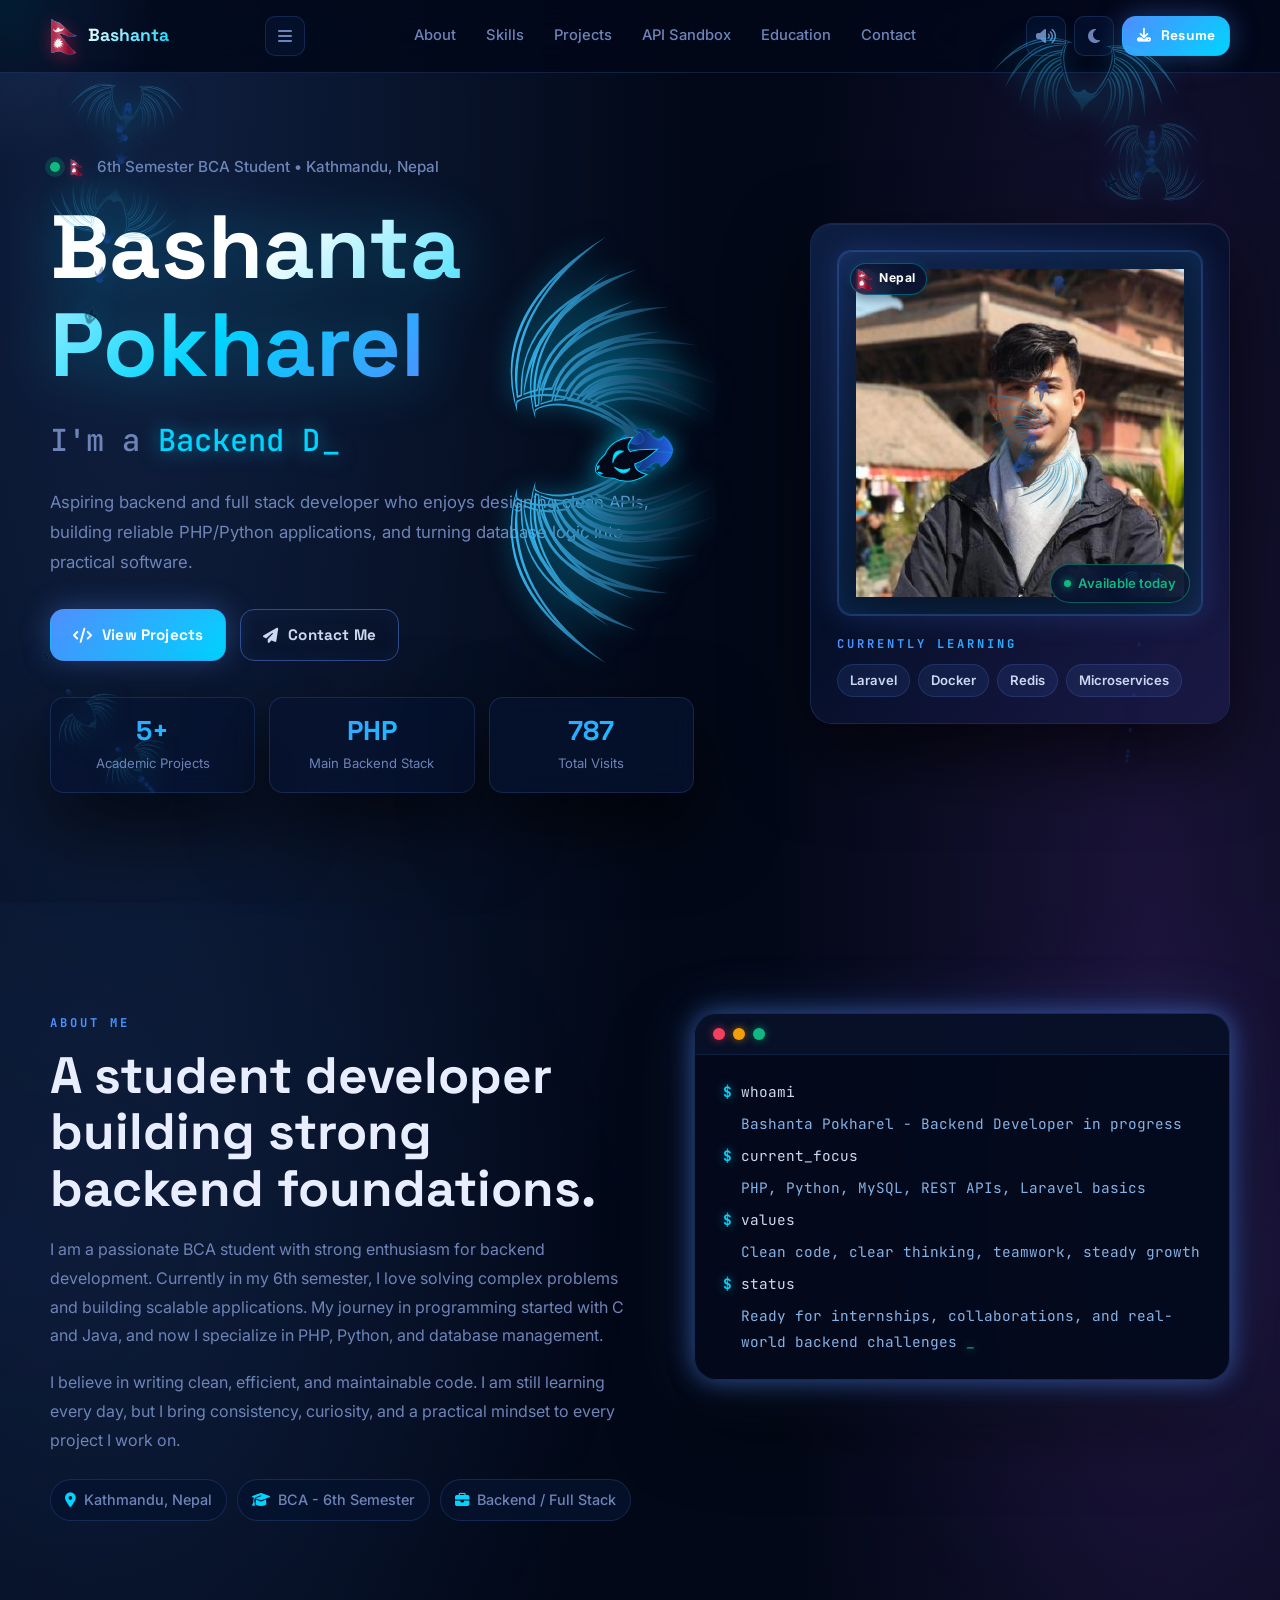
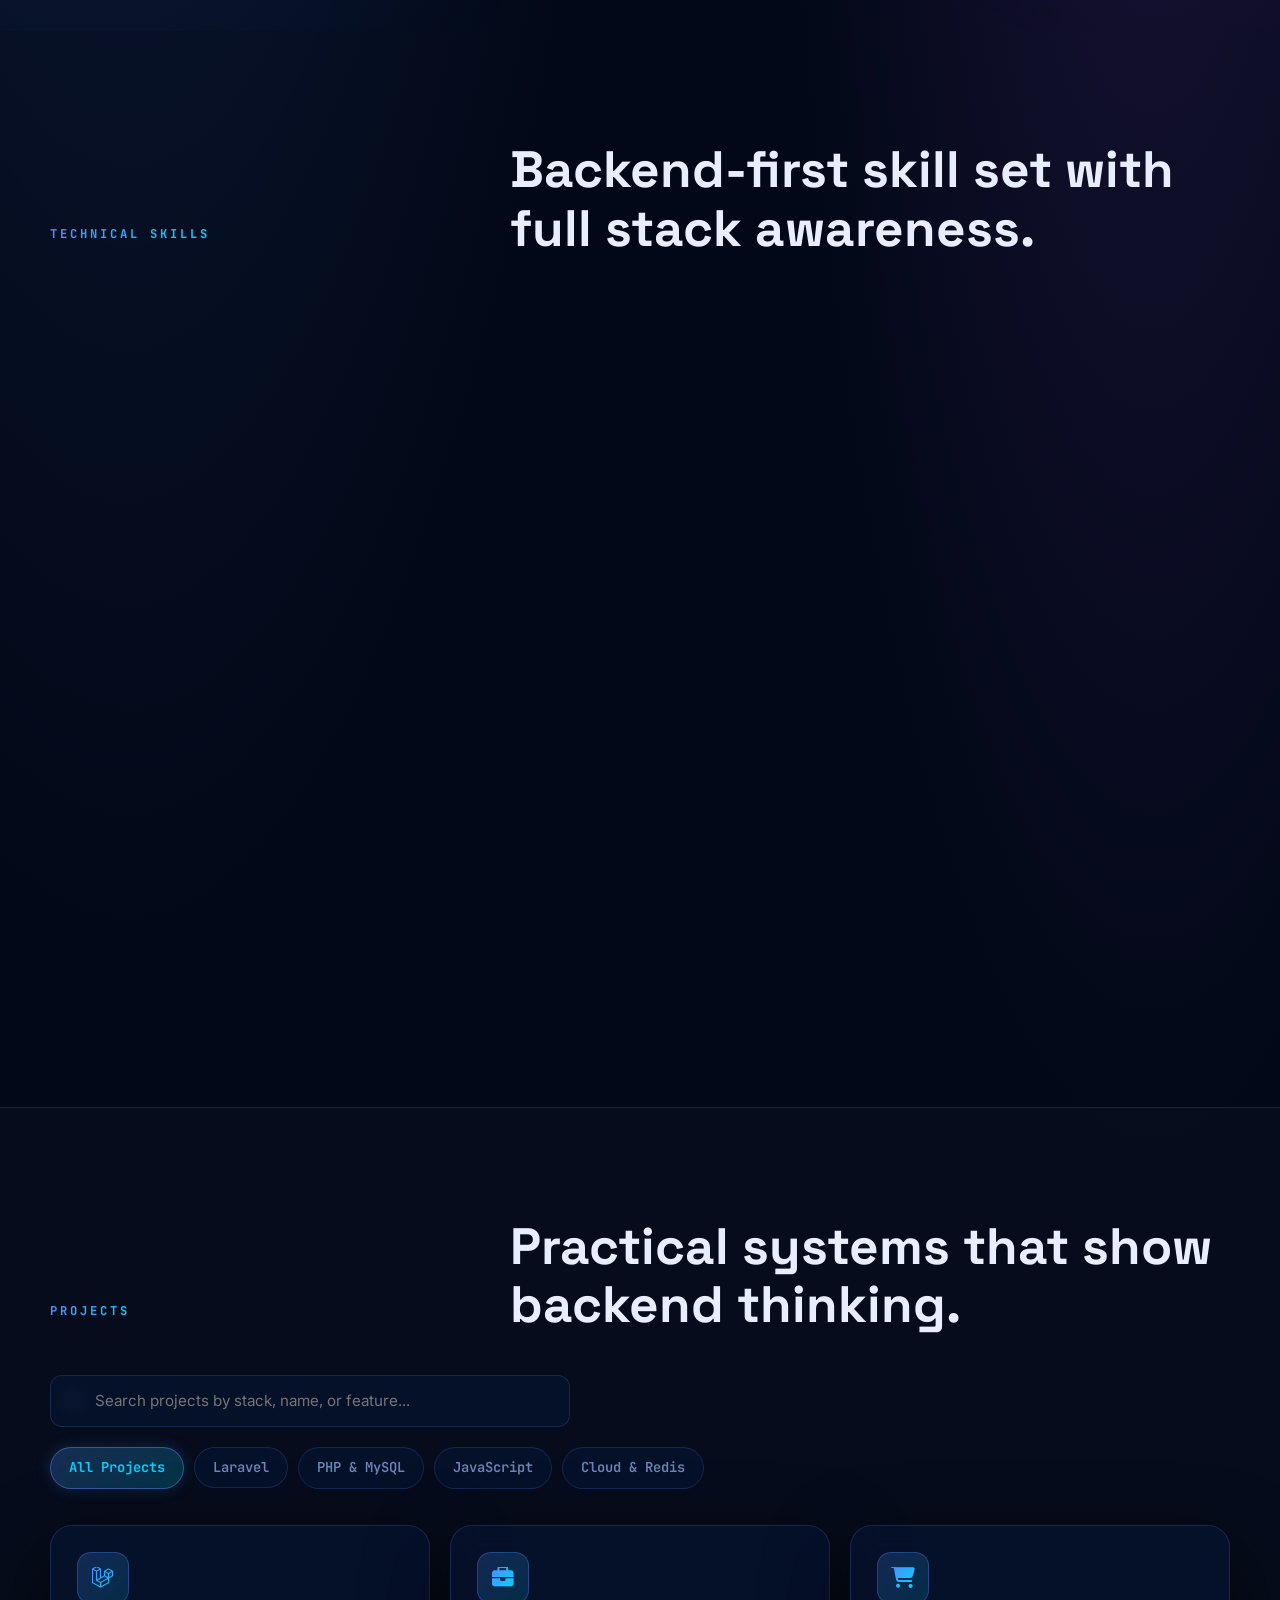
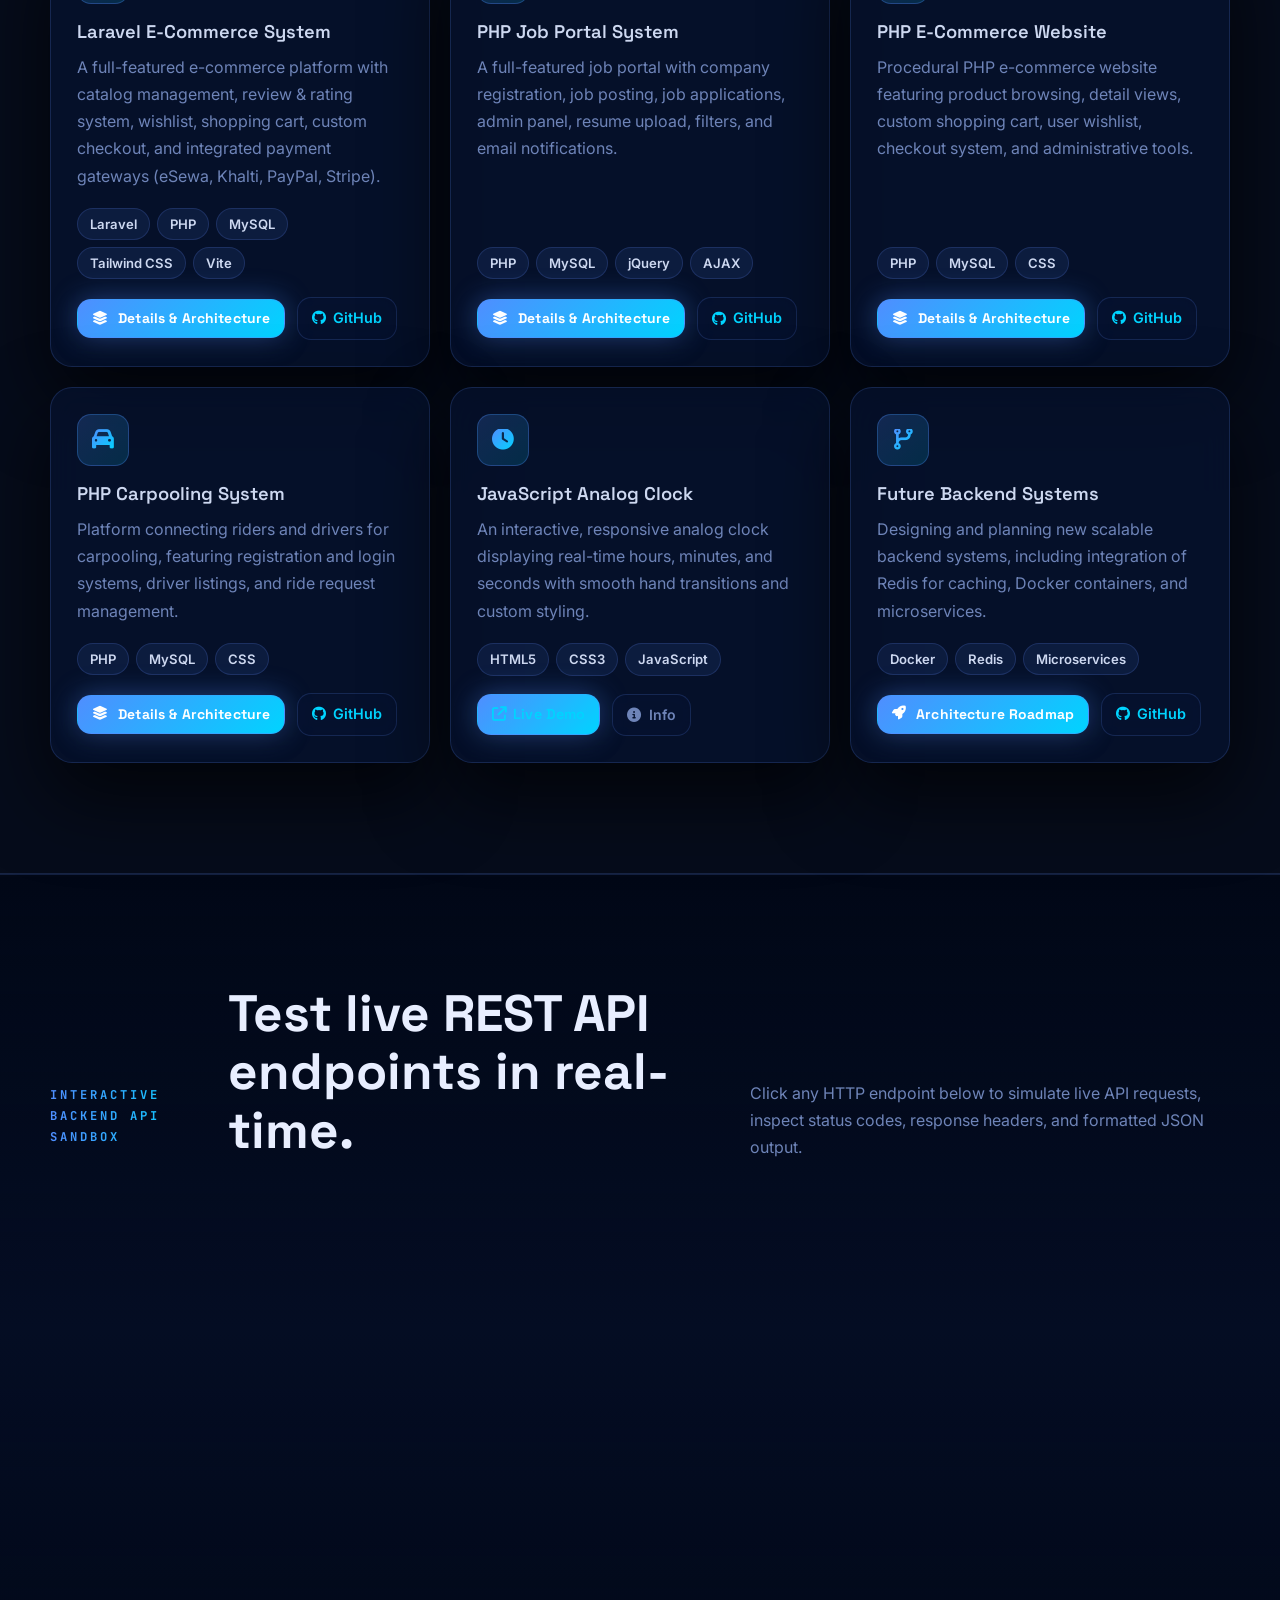
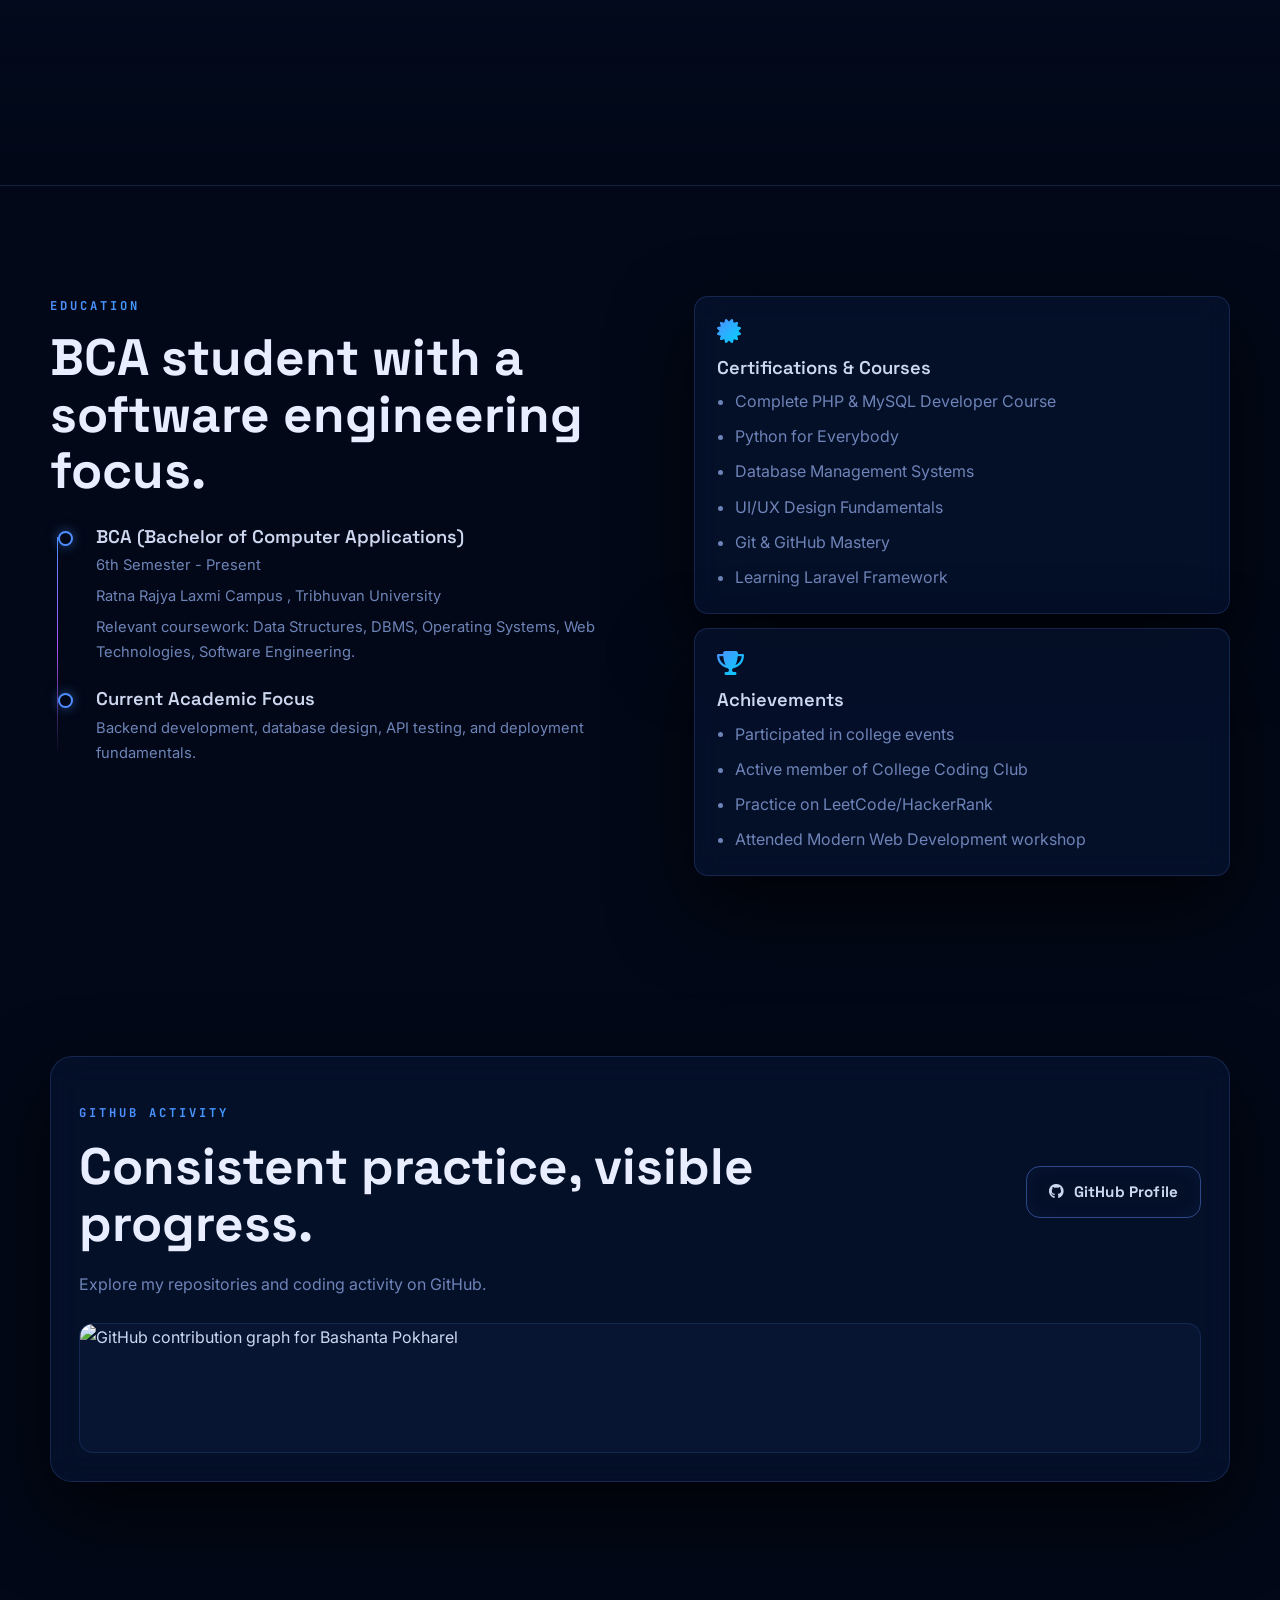
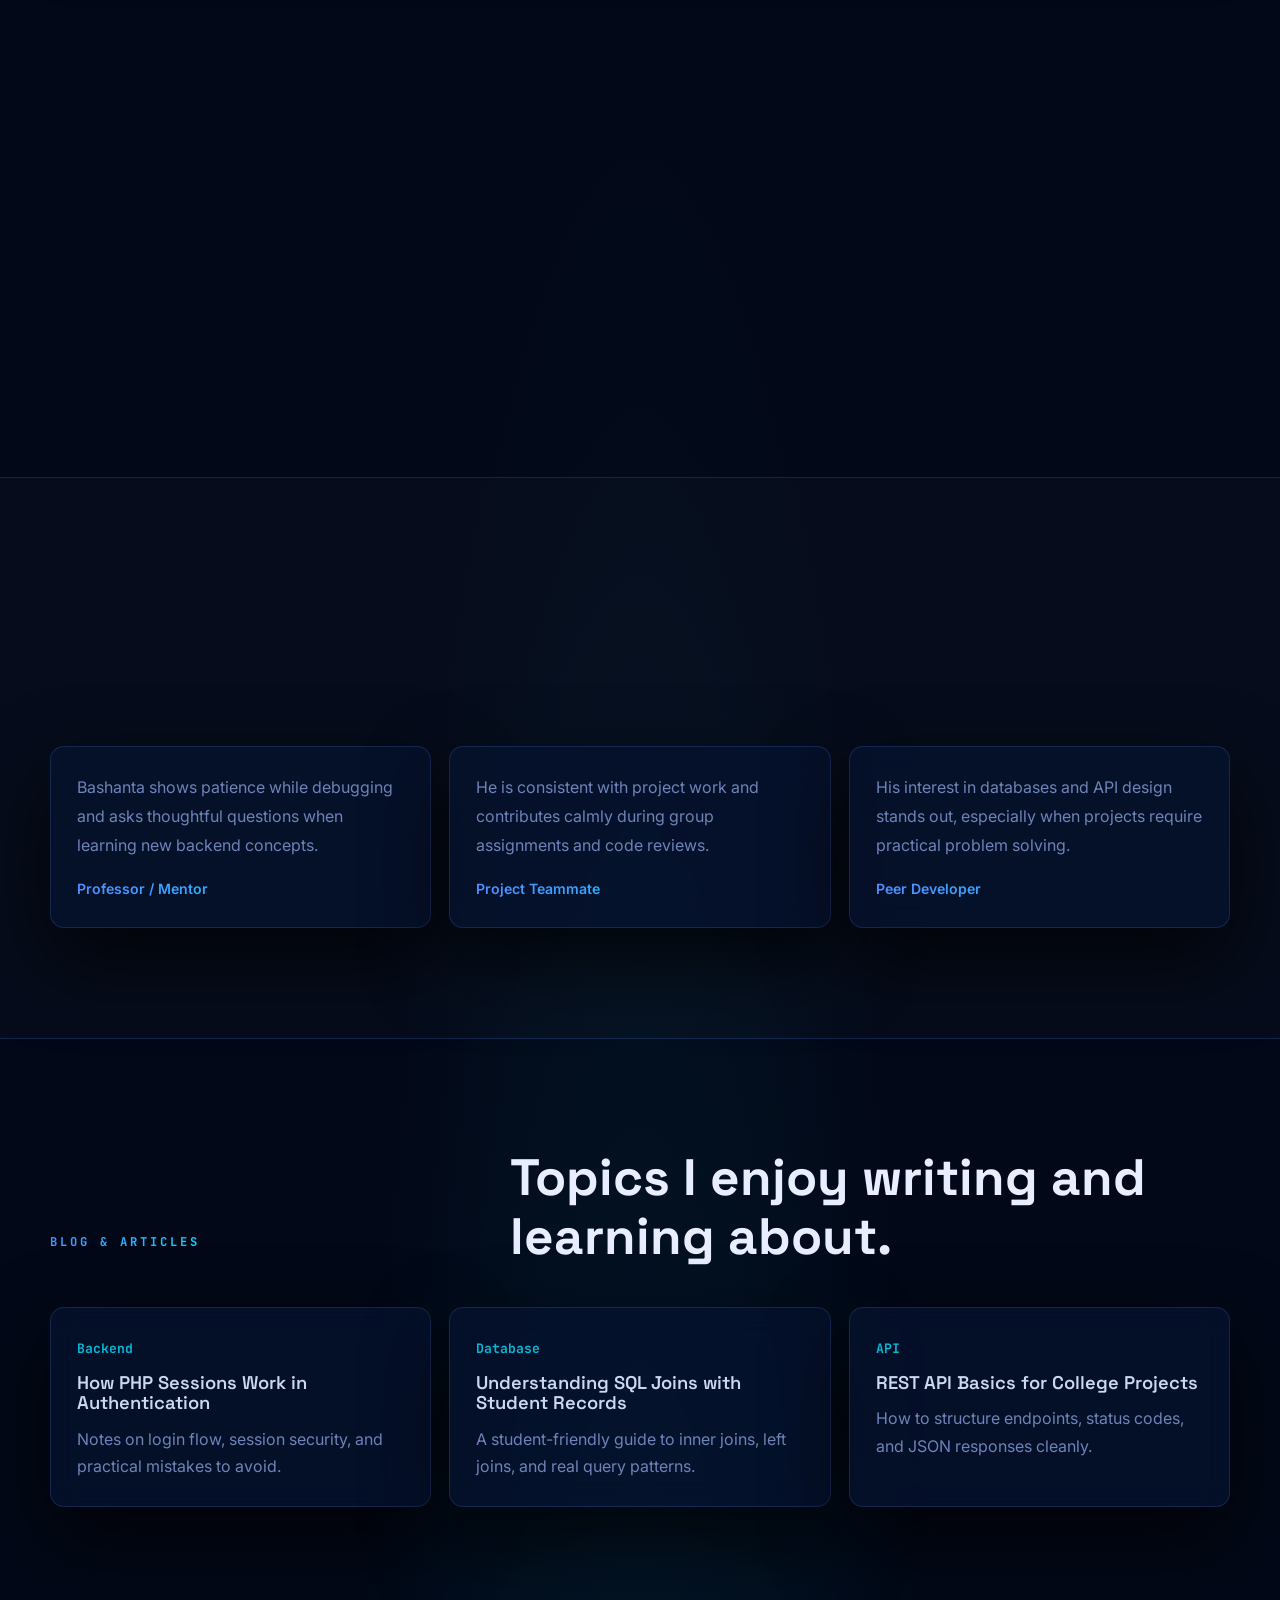
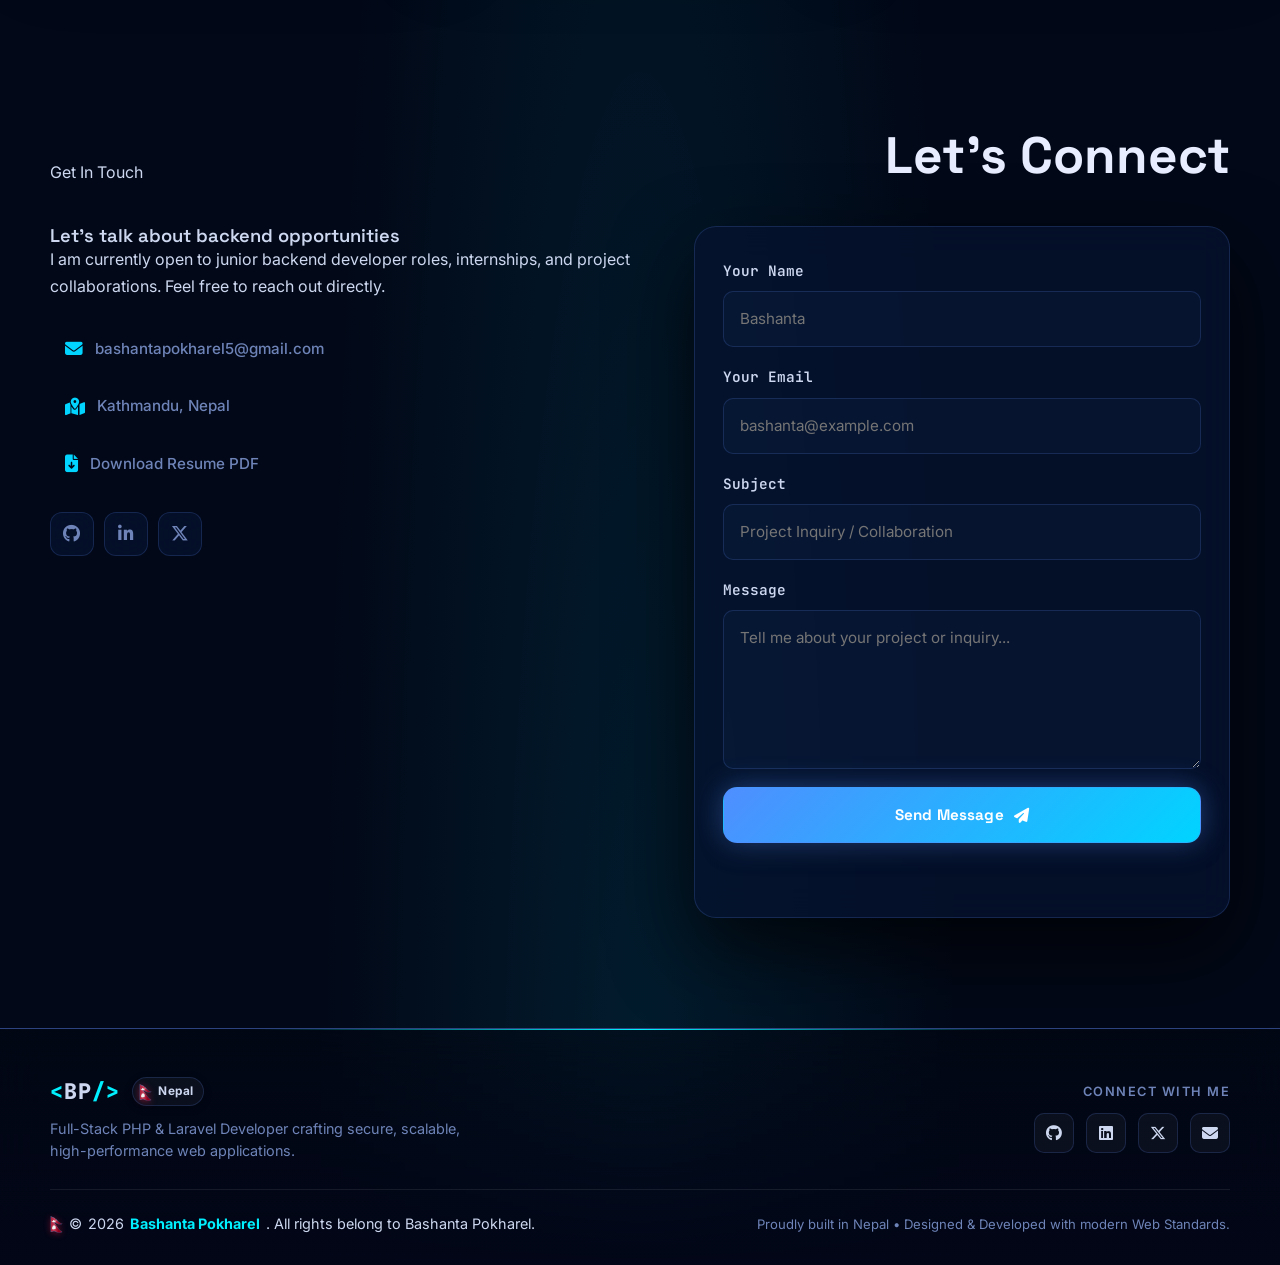
==== index.html @ de0c6aaa "fix: ensure Nepal badge on profile card is strictly positioned with inline fallback and v5.0 cache b" ====
<!doctype html>
<html lang="en" data-theme="dark">
  <head>
    <meta charset="UTF-8" />
    <meta name="viewport" content="width=device-width, initial-scale=1.0" />
    <meta
      name="description"
      content="Portfolio of Bashanta Pokharel, a 6th semester BCA student from Kathmandu, Nepal, focused on backend development, PHP, Python, databases, and scalable web applications."
    />
    <meta
      name="keywords"
      content="Bashanta Pokharel, Backend Developer, BCA Student, PHP Developer, Python Developer, MySQL, Nepal Developer, Full Stack Developer"
    />
    <meta name="author" content="Bashanta Pokharel" />
    <meta name="theme-color" content="#0F172A" />
    <meta
      property="og:title"
      content="Bashanta Pokharel | Backend Developer Portfolio"
    />
    <meta
      property="og:description"
      content="6th semester BCA student and aspiring backend/full stack developer from Kathmandu, Nepal."
    />
    <meta property="og:type" content="website" />
    <meta
      property="og:image"
      content="https://bashanta-pokharel.dev/assets/og-preview.svg"
    />
    <meta property="og:url" content="https://bashanta-pokharel.dev" />
    <meta name="twitter:card" content="summary_large_image" />
    <title>Bashanta Pokharel | Backend Developer Portfolio</title>
    <link rel="icon" href="assets/favicon.svg" type="image/svg+xml" />
    <link rel="preconnect" href="https://fonts.googleapis.com" />
    <link rel="preconnect" href="https://fonts.gstatic.com" crossorigin />
    <link
      href="https://fonts.googleapis.com/css2?family=Space+Grotesk:wght@400;500;600;700&family=Inter:wght@400;500;600;700;800&family=JetBrains+Mono:wght@400;500;700&display=swap"
      rel="stylesheet"
    />
    <link
      rel="stylesheet"
      href="https://cdnjs.cloudflare.com/ajax/libs/font-awesome/6.5.2/css/all.min.css"
    />
    <link rel="stylesheet" href="style.css?v=5.0" />
    <script src="https://cdnjs.cloudflare.com/ajax/libs/three.js/r128/three.min.js"></script>
    <script src="https://accounts.google.com/gsi/client" async defer></script>
  </head>
  <body>
    <canvas id="bg-3d-canvas" aria-hidden="true"></canvas>



    <div class="page-loader" aria-hidden="true">
      <div class="loader-mark">
        <div class="loader-mark-rings">
          <div class="loader-ring"></div>
          <div class="loader-ring"></div>
          <div class="loader-ring"></div>
        </div>
        <span>Loading...</span>
      </div>
    </div>

    <a class="skip-link" href="#main">Skip to content</a>

    <header class="site-header" id="top">
      <nav class="nav-shell" aria-label="Primary navigation">
        <a class="brand" href="#home" aria-label="Bashanta Pokharel home">
          <span class="animated__flag" title="Nepal">
            <img
              src="assets/nepal-flag.gif"
              alt="Waving National Flag of Nepal"
              class="nepal-waving-flag"
              width="36"
              height="46"
            />
          </span>
          <span class="brand-text">Bashanta</span>
        </a>

        <button
          class="nav-toggle icon-button"
          type="button"
          aria-label="Open menu"
          aria-expanded="false"
          aria-controls="site-menu"
        >
          <i class="fa-solid fa-bars" aria-hidden="true"></i>
        </button>

        <div class="nav-links" id="site-menu">
          <a href="#about">About</a>
          <a href="#skills">Skills</a>
          <a href="#projects">Projects</a>
          <a href="#api-sandbox">API Sandbox</a>
          <a href="#education">Education</a>
          <a href="#contact">Contact</a>
        </div>

        <div class="nav-actions">
          <button
            class="sound-toggle icon-button"
            id="sound-toggle"
            type="button"
            aria-label="Toggle Sound Effects"
            title="Toggle Sound Effects"
          >
            <i class="fa-solid fa-volume-high" aria-hidden="true"></i>
          </button>
          <button
            class="theme-toggle icon-button"
            type="button"
            aria-label="Switch color theme"
            title="Switch color theme"
          >
            <i class="fa-solid fa-moon" aria-hidden="true"></i>
          </button>
          <a class="btn btn-small" href="assets/BashantaCv.pdf" download="Bashanta_Pokharel_Resume.pdf" aria-label="Download Resume PDF">
            <i class="fa-solid fa-download" aria-hidden="true"></i>
            Resume
          </a>
        </div>
      </nav>
    </header>

    <main id="main">
      <section class="hero section" id="home" aria-labelledby="hero-title">
        <div class="hero-grid container">
          <div class="hero-copy reveal">
            <p class="eyebrow">
              <span class="pulse-dot"></span>
              <img src="assets/nepal-flag.gif" alt="Nepal" class="eyebrow-flag" width="16" height="20" />
              6th Semester BCA Student &bull; Kathmandu, Nepal
            </p>
            <h1 id="hero-title"><span class="hero-name-glow">Bashanta Pokharel</span></h1>
            <p class="hero-role">
              I'm a
              <span class="typing-text" aria-live="polite"
                >Backend Developer</span
              >
            </p>
            <p class="hero-summary">
              Aspiring backend and full stack developer who enjoys designing
              clean APIs, building reliable PHP/Python applications, and turning
              database logic into practical software.
            </p>
            <div class="hero-actions">
              <a class="btn" href="#projects">
                <i class="fa-solid fa-code" aria-hidden="true"></i>
                View Projects
              </a>
              <a class="btn btn-ghost" href="#contact">
                <i class="fa-solid fa-paper-plane" aria-hidden="true"></i>
                Contact Me
              </a>
            </div>
            <div class="hero-meta" aria-label="Portfolio highlights">
              <div>
                <strong>5+</strong>
                <span>Academic Projects</span>
              </div>
              <div>
                <strong>PHP</strong>
                <span>Main Backend Stack</span>
              </div>
              <div>
                <strong id="visitor-count">--</strong>
                <span>Total Visits</span>
              </div>
            </div>
          </div>

          <aside class="profile-panel reveal" aria-label="Profile summary">
            <div class="profile-card">
              <div class="profile-image-wrap">
                <div class="nepal-profile-flag-badge" style="position: absolute; top: 12px; left: 12px; display: inline-flex; flex-direction: row; align-items: center; gap: 6px; z-index: 10;" title="Kathmandu, Nepal">
                  <img src="assets/nepal-flag.gif" alt="Flag of Nepal" class="profile-flag-gif" width="22" height="28" style="height: 22px; width: auto; display: block;" />
                  <span>Nepal</span>
                </div>
                <img
                  src="assets/mypic.jpeg"
                  alt="Profile picture of Bashanta Pokharel"
                  class="profile-image"
                  width="320"
                  height="320"
                />
                <span class="availability" id="availability-label"
                  >Checking status</span
                >
              </div>
              <div class="profile-card-body">
                <p class="profile-kicker">Currently Learning</p>
                <div
                  class="learning-tags"
                  aria-label="Currently learning topics"
                >
                  <span>Laravel</span>
                  <span>Docker</span>
                  <span>Redis</span>
                  <span>Microservices</span>
                </div>
              </div>
            </div>
          </aside>
        </div>
      </section>

      <section
        class="section about-band"
        id="about"
        aria-labelledby="about-title"
      >
        <div class="container two-column">
          <div class="section-copy reveal">
            <p class="section-label">About Me</p>
            <h2 id="about-title">
              A student developer building strong backend foundations.
            </h2>
            <p>
              I am a passionate BCA student with strong enthusiasm for backend
              development. Currently in my 6th semester, I love solving complex
              problems and building scalable applications. My journey in
              programming started with C and Java, and now I specialize in PHP,
              Python, and database management.
            </p>
            <p>
              I believe in writing clean, efficient, and maintainable code. I am
              still learning every day, but I bring consistency, curiosity, and
              a practical mindset to every project I work on.
            </p>
            <div class="quick-info">
              <span
                ><i class="fa-solid fa-location-dot" aria-hidden="true"></i
                >Kathmandu, Nepal</span
              >
              <span
                ><i class="fa-solid fa-graduation-cap" aria-hidden="true"></i
                >BCA - 6th Semester</span
              >
              <span
                ><i class="fa-solid fa-briefcase" aria-hidden="true"></i>Backend
                / Full Stack</span
              >
            </div>
          </div>

          <div class="terminal reveal" aria-label="Developer profile terminal">
            <div class="terminal-top">
              <span></span>
              <span></span>
              <span></span>
            </div>
            <div class="terminal-body">
              <p><span class="term-prompt">$</span> whoami</p>
              <p class="term-output">
                Bashanta Pokharel - Backend Developer in progress
              </p>
              <p><span class="term-prompt">$</span> current_focus</p>
              <p class="term-output">
                PHP, Python, MySQL, REST APIs, Laravel basics
              </p>
              <p><span class="term-prompt">$</span> values</p>
              <p class="term-output">
                Clean code, clear thinking, teamwork, steady growth
              </p>
              <p><span class="term-prompt">$</span> status</p>
              <p class="term-output cursor-line">
                Ready for internships, collaborations, and real-world backend
                challenges
              </p>
            </div>
          </div>
        </div>
      </section>

      <section class="section" id="skills" aria-labelledby="skills-title">
        <div class="container">
          <div class="section-heading reveal">
            <p class="section-label">Technical Skills</p>
            <h2 id="skills-title">Backend-first skill set with full stack awareness.</h2>
          </div>

          <!-- 3D Circular Skill Rings -->
          <div class="skill-rings-grid reveal">
            <div class="skill-ring-item">
              <div class="skill-ring" data-pct="88" data-color="#4f8eff">
                <svg viewBox="0 0 100 100"><circle class="ring-bg" cx="50" cy="50" r="42"/><circle class="ring-fill" cx="50" cy="50" r="42" style="stroke:#4f8eff;"/></svg>
                <div class="ring-label"><i class="fa-brands fa-php"></i><span>88%</span></div>
              </div>
              <p>PHP & MySQL</p>
            </div>
            <div class="skill-ring-item">
              <div class="skill-ring" data-pct="78" data-color="#a855f7">
                <svg viewBox="0 0 100 100"><circle class="ring-bg" cx="50" cy="50" r="42"/><circle class="ring-fill" cx="50" cy="50" r="42" style="stroke:#a855f7;"/></svg>
                <div class="ring-label"><i class="fa-solid fa-plug"></i><span>78%</span></div>
              </div>
              <p>REST APIs</p>
            </div>
            <div class="skill-ring-item">
              <div class="skill-ring" data-pct="72" data-color="#10b981">
                <svg viewBox="0 0 100 100"><circle class="ring-bg" cx="50" cy="50" r="42"/><circle class="ring-fill" cx="50" cy="50" r="42" style="stroke:#10b981;"/></svg>
                <div class="ring-label"><i class="fa-brands fa-python"></i><span>72%</span></div>
              </div>
              <p>Python / Flask</p>
            </div>
            <div class="skill-ring-item">
              <div class="skill-ring" data-pct="68" data-color="#00d4ff">
                <svg viewBox="0 0 100 100"><circle class="ring-bg" cx="50" cy="50" r="42"/><circle class="ring-fill" cx="50" cy="50" r="42" style="stroke:#00d4ff;"/></svg>
                <div class="ring-label"><i class="fa-brands fa-js"></i><span>68%</span></div>
              </div>
              <p>JavaScript</p>
            </div>
            <div class="skill-ring-item">
              <div class="skill-ring" data-pct="75" data-color="#f59e0b">
                <svg viewBox="0 0 100 100"><circle class="ring-bg" cx="50" cy="50" r="42"/><circle class="ring-fill" cx="50" cy="50" r="42" style="stroke:#f59e0b;"/></svg>
                <div class="ring-label"><i class="fa-solid fa-database"></i><span>75%</span></div>
              </div>
              <p>Databases</p>
            </div>
            <div class="skill-ring-item">
              <div class="skill-ring" data-pct="55" data-color="#f43f5e">
                <svg viewBox="0 0 100 100"><circle class="ring-bg" cx="50" cy="50" r="42"/><circle class="ring-fill" cx="50" cy="50" r="42" style="stroke:#f43f5e;"/></svg>
                <div class="ring-label"><i class="fa-brands fa-laravel"></i><span>55%</span></div>
              </div>
              <p>Laravel</p>
            </div>
          </div>

          <!-- Skill Cards Grid -->
          <div class="skill-grid">
            <article class="skill-card reveal">
              <div class="skill-card-head">
                <i class="fa-solid fa-server" aria-hidden="true"></i>
                <h3>Backend Technologies</h3>
              </div>
              <ul>
                <li>PHP (Procedural &amp; OOP)</li>
                <li>Python (Flask, Django basics)</li>
                <li>Java (Core Java, JDBC)</li>
                <li>Node.js (Express.js basics)</li>
                <li>RESTful API Development</li>
              </ul>
            </article>

            <article class="skill-card reveal">
              <div class="skill-card-head">
                <i class="fa-solid fa-database" aria-hidden="true"></i>
                <h3>Databases</h3>
              </div>
              <ul>
                <li>MySQL queries, joins, normalization</li>
                <li>MongoDB basics</li>
                <li>PostgreSQL basics</li>
                <li>Stored procedures and subqueries</li>
                <li>Schema design fundamentals</li>
              </ul>
            </article>

            <article class="skill-card reveal">
              <div class="skill-card-head">
                <i class="fa-solid fa-window-restore" aria-hidden="true"></i>
                <h3>Frontend Basics</h3>
              </div>
              <ul>
                <li>HTML5, CSS3, JavaScript</li>
                <li>jQuery and AJAX</li>
                <li>Bootstrap</li>
                <li>Tailwind CSS basics</li>
                <li>Responsive UI implementation</li>
              </ul>
            </article>

            <article class="skill-card reveal">
              <div class="skill-card-head">
                <i
                  class="fa-solid fa-screwdriver-wrench"
                  aria-hidden="true"
                ></i>
                <h3>Tools</h3>
              </div>
              <ul>
                <li>Git &amp; GitHub</li>
                <li>Postman API Testing</li>
                <li>VS Code, IntelliJ IDEA</li>
                <li>XAMPP/WAMP Server</li>
                <li>Command Line Basics</li>
              </ul>
            </article>
          </div>

          <div
            class="github-languages-panel glass-card reveal"
            id="github-languages-panel"
            aria-label="GitHub Languages Breakdown"
          >
            <div class="gh-lang-header">
              <div class="gh-lang-title">
                <i class="fa-brands fa-github" aria-hidden="true"></i>
                <h3>GitHub Languages</h3>
              </div>
              <span class="gh-sync-badge" id="gh-sync-badge" title="Live synced from GitHub repositories">
                <span class="pulse-dot"></span> Live Sync
              </span>
            </div>

            <!-- GitHub Multi-segment Language Bar -->
            <div class="gh-lang-bar" id="gh-lang-bar" role="progressbar" aria-label="Language breakdown">
              <span class="gh-lang-segment" style="width: 23.1%; background-color: #e34c26;" title="HTML: 23.1%"></span>
              <span class="gh-lang-segment" style="width: 21.2%; background-color: #178600;" title="C#: 21.2%"></span>
              <span class="gh-lang-segment" style="width: 15.2%; background-color: #f34b7d;" title="C++: 15.2%"></span>
              <span class="gh-lang-segment" style="width: 9.9%; background-color: #4F5D95;" title="PHP: 9.9%"></span>
              <span class="gh-lang-segment" style="width: 8.0%; background-color: #9400D3;" title="ASP.NET: 8.0%"></span>
              <span class="gh-lang-segment" style="width: 6.7%; background-color: #555555;" title="C: 6.7%"></span>
              <span class="gh-lang-segment" style="width: 15.9%; background-color: #8b949e;" title="Other: 15.9%"></span>
            </div>

            <!-- GitHub Language Legend List -->
            <div class="gh-lang-list" id="gh-lang-list">
              <div class="gh-lang-item">
                <span class="gh-lang-dot" style="background-color: #e34c26;"></span>
                <span class="gh-lang-name">HTML</span>
                <span class="gh-lang-percent">23.1%</span>
              </div>
              <div class="gh-lang-item">
                <span class="gh-lang-dot" style="background-color: #178600;"></span>
                <span class="gh-lang-name">C#</span>
                <span class="gh-lang-percent">21.2%</span>
              </div>
              <div class="gh-lang-item">
                <span class="gh-lang-dot" style="background-color: #f34b7d;"></span>
                <span class="gh-lang-name">C++</span>
                <span class="gh-lang-percent">15.2%</span>
              </div>
              <div class="gh-lang-item">
                <span class="gh-lang-dot" style="background-color: #4F5D95;"></span>
                <span class="gh-lang-name">PHP</span>
                <span class="gh-lang-percent">9.9%</span>
              </div>
              <div class="gh-lang-item">
                <span class="gh-lang-dot" style="background-color: #9400D3;"></span>
                <span class="gh-lang-name">ASP.NET</span>
                <span class="gh-lang-percent">8.0%</span>
              </div>
              <div class="gh-lang-item">
                <span class="gh-lang-dot" style="background-color: #555555;"></span>
                <span class="gh-lang-name">C</span>
                <span class="gh-lang-percent">6.7%</span>
              </div>
              <div class="gh-lang-item">
                <span class="gh-lang-dot" style="background-color: #8b949e;"></span>
                <span class="gh-lang-name">Other</span>
                <span class="gh-lang-percent">15.9%</span>
              </div>
            </div>
          </div>
        </div>
      </section>

      <section
        class="section projects-band"
        id="projects"
        aria-labelledby="projects-title"
      >
        <div class="container">
          <div class="section-heading reveal">
            <p class="section-label">Projects</p>
            <h2 id="projects-title">
              Practical systems that show backend thinking.
            </h2>
          </div>

          <div class="project-controls reveal">
            <div class="project-search-wrap">
              <i class="fa-solid fa-magnifying-glass search-icon" aria-hidden="true"></i>
              <input type="text" id="project-search" placeholder="Search projects by stack, name, or feature..." class="project-search-input" aria-label="Search projects">
            </div>
            <div class="project-filter-tabs" role="tablist" aria-label="Filter projects by technology stack">
              <button type="button" class="filter-tab active" data-filter="all" role="tab" aria-selected="true">All Projects</button>
              <button type="button" class="filter-tab" data-filter="laravel" role="tab" aria-selected="false">Laravel</button>
              <button type="button" class="filter-tab" data-filter="php" role="tab" aria-selected="false">PHP & MySQL</button>
              <button type="button" class="filter-tab" data-filter="javascript" role="tab" aria-selected="false">JavaScript</button>
              <button type="button" class="filter-tab" data-filter="future" role="tab" aria-selected="false">Cloud & Redis</button>
            </div>
          </div>

          <div class="project-grid">
            <article class="project-card reveal" data-project="laravel-ecommerce" data-category="laravel">
              <div class="project-icon">
                <i class="fa-brands fa-laravel" aria-hidden="true"></i>
              </div>
              <h3>Laravel E-Commerce System</h3>
              <p>
                A full-featured e-commerce platform with catalog management,
                review & rating system, wishlist, shopping cart, custom
                checkout, and integrated payment gateways (eSewa, Khalti,
                PayPal, Stripe).
              </p>
              <div class="tech-stack">
                <span>Laravel</span><span>PHP</span><span>MySQL</span><span>Tailwind CSS</span><span>Vite</span>
              </div>
              <div class="project-links">
                <button type="button" class="btn btn-small modal-trigger" data-project="laravel-ecommerce">
                  <i class="fa-solid fa-layer-group" aria-hidden="true"></i> Details & Architecture
                </button>
                <a href="https://github.com/Bashanta-Pokharel" target="_blank" rel="noopener" class="btn-ghost-icon" title="View Source on GitHub">
                  <i class="fa-brands fa-github" aria-hidden="true"></i> GitHub
                </a>
              </div>
            </article>

            <article class="project-card reveal" data-project="job-portal" data-category="php">
              <div class="project-icon">
                <i class="fa-solid fa-briefcase" aria-hidden="true"></i>
              </div>
              <h3>PHP Job Portal System</h3>
              <p>
                A full-featured job portal with company registration, job
                posting, job applications, admin panel, resume upload, filters,
                and email notifications.
              </p>
              <div class="tech-stack">
                <span>PHP</span><span>MySQL</span><span>jQuery</span><span>AJAX</span>
              </div>
              <div class="project-links">
                <button type="button" class="btn btn-small modal-trigger" data-project="job-portal">
                  <i class="fa-solid fa-layer-group" aria-hidden="true"></i> Details & Architecture
                </button>
                <a href="https://github.com/Bashanta-Pokharel" target="_blank" rel="noopener" class="btn-ghost-icon" title="View Source on GitHub">
                  <i class="fa-brands fa-github" aria-hidden="true"></i> GitHub
                </a>
              </div>
            </article>

            <article class="project-card reveal" data-project="php-ecommerce" data-category="php">
              <div class="project-icon">
                <i class="fa-solid fa-cart-shopping" aria-hidden="true"></i>
              </div>
              <h3>PHP E-Commerce Website</h3>
              <p>
                Procedural PHP e-commerce website featuring product browsing,
                detail views, custom shopping cart, user wishlist, checkout
                system, and administrative tools.
              </p>
              <div class="tech-stack">
                <span>PHP</span><span>MySQL</span><span>CSS</span>
              </div>
              <div class="project-links">
                <button type="button" class="btn btn-small modal-trigger" data-project="php-ecommerce">
                  <i class="fa-solid fa-layer-group" aria-hidden="true"></i> Details & Architecture
                </button>
                <a href="https://github.com/Bashanta-Pokharel" target="_blank" rel="noopener" class="btn-ghost-icon" title="View Source on GitHub">
                  <i class="fa-brands fa-github" aria-hidden="true"></i> GitHub
                </a>
              </div>
            </article>

            <article class="project-card reveal" data-project="carpooling" data-category="php">
              <div class="project-icon">
                <i class="fa-solid fa-car" aria-hidden="true"></i>
              </div>
              <h3>PHP Carpooling System</h3>
              <p>
                Platform connecting riders and drivers for carpooling, featuring
                registration and login systems, driver listings, and ride
                request management.
              </p>
              <div class="tech-stack">
                <span>PHP</span><span>MySQL</span><span>CSS</span>
              </div>
              <div class="project-links">
                <button type="button" class="btn btn-small modal-trigger" data-project="carpooling">
                  <i class="fa-solid fa-layer-group" aria-hidden="true"></i> Details & Architecture
                </button>
                <a href="https://github.com/Bashanta-Pokharel" target="_blank" rel="noopener" class="btn-ghost-icon" title="View Source on GitHub">
                  <i class="fa-brands fa-github" aria-hidden="true"></i> GitHub
                </a>
              </div>
            </article>

            <article class="project-card reveal" data-project="clock" data-category="javascript">
              <div class="project-icon">
                <i class="fa-solid fa-clock" aria-hidden="true"></i>
              </div>
              <h3>JavaScript Analog Clock</h3>
              <p>
                An interactive, responsive analog clock displaying real-time
                hours, minutes, and seconds with smooth hand transitions and
                custom styling.
              </p>
              <div class="tech-stack">
                <span>HTML5</span><span>CSS3</span><span>JavaScript</span>
              </div>
              <div class="project-links">
                <a href="clock/index.html" target="_blank" class="demo-link btn btn-small">
                  <i class="fa-solid fa-arrow-up-right-from-square" aria-hidden="true"></i> Live Demo
                </a>
                <button type="button" class="btn-ghost-icon modal-trigger" data-project="clock" title="View System Details">
                  <i class="fa-solid fa-circle-info" aria-hidden="true"></i> Info
                </button>
              </div>
            </article>

            <article class="project-card reveal" data-project="future-systems" data-category="future">
              <div class="project-icon">
                <i class="fa-solid fa-code-branch" aria-hidden="true"></i>
              </div>
              <h3>Future Backend Systems</h3>
              <p>
                Designing and planning new scalable backend systems, including
                integration of Redis for caching, Docker containers, and
                microservices.
              </p>
              <div class="tech-stack">
                <span>Docker</span><span>Redis</span><span>Microservices</span>
              </div>
              <div class="project-links">
                <button type="button" class="btn btn-small modal-trigger" data-project="future-systems">
                  <i class="fa-solid fa-rocket" aria-hidden="true"></i> Architecture Roadmap
                </button>
                <a href="https://github.com/Bashanta-Pokharel" target="_blank" rel="noopener" class="btn-ghost-icon" title="View GitHub Roadmap">
                  <i class="fa-brands fa-github" aria-hidden="true"></i> GitHub
                </a>
              </div>
            </article>
          </div>
        </div>
      </section>

      <!-- Interactive Backend REST API Sandbox Section -->
      <section class="section api-sandbox-band" id="api-sandbox" aria-labelledby="api-sandbox-title">
        <div class="container">
          <div class="section-heading reveal">
            <p class="section-label">Interactive Backend API Sandbox</p>
            <h2 id="api-sandbox-title">Test live REST API endpoints in real-time.</h2>
            <p class="section-subtitle">Click any HTTP endpoint below to simulate live API requests, inspect status codes, response headers, and formatted JSON output.</p>
          </div>

          <div class="api-sandbox-grid reveal">
            <div class="api-controls-panel">
              <h3><i class="fa-solid fa-terminal" aria-hidden="true"></i> API Endpoints</h3>
              <div class="api-endpoint-list">
                <button type="button" class="api-endpoint-btn active" data-endpoint="profile">
                  <span class="http-method get">GET</span>
                  <span class="endpoint-path">/api/v1/profile</span>
                </button>
                <button type="button" class="api-endpoint-btn" data-endpoint="projects">
                  <span class="http-method get">GET</span>
                  <span class="endpoint-path">/api/v1/projects</span>
                </button>
                <button type="button" class="api-endpoint-btn" data-endpoint="skills">
                  <span class="http-method get">GET</span>
                  <span class="endpoint-path">/api/v1/skills</span>
                </button>
                <button type="button" class="api-endpoint-btn" data-endpoint="ping">
                  <span class="http-method post">POST</span>
                  <span class="endpoint-path">/api/v1/ping</span>
                </button>
                <button type="button" class="api-endpoint-btn" data-endpoint="status">
                  <span class="http-method get">GET</span>
                  <span class="endpoint-path">/api/v1/status</span>
                </button>
              </div>
              
              <div class="api-request-actions">
                <button type="button" class="btn btn-small" id="send-api-request">
                  <i class="fa-solid fa-paper-plane" aria-hidden="true"></i> Execute Request
                </button>
                <button type="button" class="btn-ghost-icon" id="copy-api-response" title="Copy JSON Response">
                  <i class="fa-regular fa-copy" aria-hidden="true"></i> Copy JSON
                </button>
              </div>
            </div>

            <div class="api-response-panel">
              <div class="api-response-bar">
                <div class="api-bar-dots">
                  <span></span><span></span><span></span>
                </div>
                <div class="api-status-badges">
                  <span class="status-badge 200" id="api-status-code">200 OK</span>
                  <span class="latency-badge" id="api-latency">18 ms</span>
                </div>
              </div>

              <div class="api-response-headers" id="api-response-headers">
                HTTP/1.1 200 OK | Content-Type: application/json | X-Powered-By: PHP 8.2 & Laravel
              </div>

              <pre class="api-response-code" id="api-response-body"><code>{
  "status": "success",
  "developer": "Bashanta Pokharel",
  "role": "Backend Developer",
  "location": "Kathmandu, Nepal",
  "education": "BCA 6th Semester",
  "primaryStack": ["PHP", "Laravel", "MySQL", "Python", "REST API"],
  "availableFor": "Internships & Junior Backend Roles"
}</code></pre>
            </div>
          </div>
        </div>
      </section>

      <section class="section" id="education" aria-labelledby="education-title">
        <div class="container split-layout">
          <div class="reveal">
            <p class="section-label">Education</p>
            <h2 id="education-title">
              BCA student with a software engineering focus.
            </h2>
            <div class="timeline">
              <article class="timeline-item">
                <span class="timeline-dot"></span>
                <div>
                  <h3>BCA (Bachelor of Computer Applications)</h3>
                  <p>6th Semester - Present</p>
                  <p class="muted">
                    Ratna Rajya Laxmi Campus , Tribhuvan University
                  </p>
                  <p>
                    Relevant coursework: Data Structures, DBMS, Operating
                    Systems, Web Technologies, Software Engineering.
                  </p>
                </div>
              </article>
              <article class="timeline-item">
                <span class="timeline-dot"></span>
                <div>
                  <h3>Current Academic Focus</h3>
                  <p>
                    Backend development, database design, API testing, and
                    deployment fundamentals.
                  </p>
                </div>
              </article>
            </div>
          </div>

          <div class="credentials-grid reveal">
            <article>
              <i class="fa-solid fa-certificate" aria-hidden="true"></i>
              <h3>Certifications & Courses</h3>
              <ul>
                <li>Complete PHP & MySQL Developer Course</li>
                <li>Python for Everybody</li>
                <li>Database Management Systems</li>
                <li>UI/UX Design Fundamentals</li>
                <li>Git & GitHub Mastery</li>
                <li>Learning Laravel Framework</li>
              </ul>
            </article>
            <article>
              <i class="fa-solid fa-trophy" aria-hidden="true"></i>
              <h3>Achievements</h3>
              <ul>
                <li>Participated in college events</li>
                <li>Active member of College Coding Club</li>
                <li>Practice on LeetCode/HackerRank</li>
                <li>Attended Modern Web Development workshop</li>
              </ul>
            </article>
          </div>
        </div>
      </section>

      <section class="section github-band" aria-labelledby="github-title">
        <div class="container">
          <div class="github-card reveal">
            <div>
              <p class="section-label">GitHub Activity</p>
              <h2 id="github-title">Consistent practice, visible progress.</h2>
              <p>Explore my repositories and coding activity on GitHub.</p>
            </div>
            <a
              class="btn btn-ghost"
              href="https://github.com/Bashanta-Pokharel"
              target="_blank"
              rel="noopener"
            >
              <i class="fa-brands fa-github" aria-hidden="true"></i>
              GitHub Profile
            </a>
            <img
              class="github-graph"
              src="https://ghchart.rshah.org/2563EB/Bashanta-Pokharel"
              alt="GitHub contribution graph for Bashanta Pokharel"
              loading="lazy"
            />
          </div>
        </div>
      </section>

      <section class="section" aria-labelledby="growth-title">
        <div class="container soft-grid">
          <div class="reveal">
            <p class="section-label">Soft Skills</p>
            <h2 id="growth-title">Professional habits I am building early.</h2>
          </div>
          <div class="soft-card reveal">
            <i class="fa-solid fa-lightbulb" aria-hidden="true"></i>Problem
            Solving & Analytical Thinking
          </div>
          <div class="soft-card reveal">
            <i class="fa-solid fa-people-group" aria-hidden="true"></i>Team
            Collaboration & Communication
          </div>
          <div class="soft-card reveal">
            <i class="fa-solid fa-clock" aria-hidden="true"></i>Time Management
            & Organization
          </div>
          <div class="soft-card reveal">
            <i class="fa-solid fa-magnifying-glass-chart" aria-hidden="true"></i
            >Attention to Detail
          </div>
          <div class="soft-card reveal">
            <i class="fa-solid fa-seedling" aria-hidden="true"></i>Quick Learner
            & Adaptable
          </div>
        </div>
      </section>

      <section
        class="section testimonials-band"
        aria-labelledby="testimonials-title"
      >
        <div class="container">
          <div class="section-heading reveal">
            <p class="section-label">Recommendations</p>
            <h2 id="testimonials-title">
              Reliable, curious, and steady in team settings.
            </h2>
          </div>
          <div class="testimonial-grid">
            <blockquote class="testimonial reveal">
              <p>
                Bashanta shows patience while debugging and asks thoughtful
                questions when learning new backend concepts.
              </p>
              <cite>Professor / Mentor</cite>
            </blockquote>
            <blockquote class="testimonial reveal">
              <p>
                He is consistent with project work and contributes calmly during
                group assignments and code reviews.
              </p>
              <cite>Project Teammate</cite>
            </blockquote>
            <blockquote class="testimonial reveal">
              <p>
                His interest in databases and API design stands out, especially
                when projects require practical problem solving.
              </p>
              <cite>Peer Developer</cite>
            </blockquote>
          </div>
        </div>
      </section>

      <section class="section" aria-labelledby="articles-title">
        <div class="container">
          <div class="section-heading reveal">
            <p class="section-label">Blog & Articles</p>
            <h2 id="articles-title">
              Topics I enjoy writing and learning about.
            </h2>
          </div>
          <div class="article-grid">
            <a
              class="article-card reveal"
              href="#"
              aria-label="Read article about PHP authentication"
            >
              <span>Backend</span>
              <h3>How PHP Sessions Work in Authentication</h3>
              <p>
                Notes on login flow, session security, and practical mistakes to
                avoid.
              </p>
            </a>
            <a
              class="article-card reveal"
              href="#"
              aria-label="Read article about SQL joins"
            >
              <span>Database</span>
              <h3>Understanding SQL Joins with Student Records</h3>
              <p>
                A student-friendly guide to inner joins, left joins, and real
                query patterns.
              </p>
            </a>
            <a
              class="article-card reveal"
              href="#"
              aria-label="Read article about REST API basics"
            >
              <span>API</span>
              <h3>REST API Basics for College Projects</h3>
              <p>
                How to structure endpoints, status codes, and JSON responses
                cleanly.
              </p>
            </a>
          </div>
        </div>
      </section>

      <!-- Contact Section -->
      <section class="contact section" id="contact" aria-labelledby="contact-title">
        <div class="container">
          <div class="section-heading reveal">
            <p class="section-kicker">Get In Touch</p>
            <h2 id="contact-title">Let's Connect</h2>
          </div>
          <div class="contact-grid">
            <div class="contact-info glass-card reveal">
              <h3>Let's talk about backend opportunities</h3>
              <p>
                I am currently open to junior backend developer roles, internships, and project collaborations. Feel free to reach out directly.
              </p>
              <div class="contact-list">
                <a href="mailto:bashantapokharel5@gmail.com">
                  <i class="fa-solid fa-envelope" aria-hidden="true"></i>
                  bashantapokharel5@gmail.com
                </a>
                <a
                  href="https://maps.google.com/?q=Kathmandu,Nepal"
                  target="_blank"
                  rel="noopener"
                >
                  <i class="fa-solid fa-map-location-dot" aria-hidden="true"></i>
                  Kathmandu, Nepal
                </a>
                <a href="assets/BashantaCv.pdf" download="Bashanta_Pokharel_Resume.pdf" aria-label="Download Resume PDF">
                  <i class="fa-solid fa-file-arrow-down" aria-hidden="true"></i>
                  Download Resume PDF
                </a>
              </div>
              <div class="social-links" aria-label="Social links">
                <a
                  href="https://github.com/Bashanta-Pokharel"
                  target="_blank"
                  rel="noopener"
                  aria-label="GitHub"
                >
                  <i class="fa-brands fa-github" aria-hidden="true"></i>
                </a>
                <a
                  href="https://www.linkedin.com/in/bashanta-pokharel-71286b2b2/"
                  target="_blank"
                  rel="noopener"
                  aria-label="LinkedIn"
                >
                  <i class="fa-brands fa-linkedin-in" aria-hidden="true"></i>
                </a>
                <a
                  href="https://twitter.com"
                  target="_blank"
                  rel="noopener"
                  aria-label="Twitter"
                >
                  <i class="fa-brands fa-x-twitter" aria-hidden="true"></i>
                </a>
              </div>
            </div>

            <form
              class="contact-form reveal"
              id="contact-form"
              action="https://api.web3forms.com/submit"
              method="POST"
            >
              <input
                type="hidden"
                name="access_key"
                value="fb13d3c2-66f4-42e2-bdd8-1caea1205753"
              />
              <input
                type="hidden"
                name="from_name"
                value="Bashanta Pokharel Portfolio"
              />
              <div class="form-row">
                <label for="name">Your Name</label>
                <input
                  type="text"
                  id="name"
                  name="name"
                  placeholder="Bashanta"
                  autocomplete="name"
                  required
                />
              </div>
              <div class="form-row">
                <label for="email">Your Email</label>
                <input
                  type="email"
                  id="email"
                  name="email"
                  placeholder="bashanta@example.com"
                  autocomplete="email"
                  required
                />
              </div>
              <div class="form-row">
                <label for="subject">Subject</label>
                <input
                  type="text"
                  id="subject"
                  name="subject"
                  placeholder="Project Inquiry / Collaboration"
                  required
                />
              </div>
              <div class="form-row">
                <label for="message">Message</label>
                <textarea
                  id="message"
                  name="message"
                  rows="5"
                  placeholder="Tell me about your project or inquiry..."
                  required
                ></textarea>
              </div>
              <button class="btn btn-primary form-submit" type="submit">
                <span>Send Message</span>
                <i class="fa-solid fa-paper-plane" aria-hidden="true"></i>
              </button>
              <p class="form-status" id="form-status" role="status" aria-live="polite"></p>
            </form>
          </div>
        </div>
      </section>
    </main>

    <footer class="site-footer">
      <div class="container footer-content">
        <div class="footer-brand">
          <div class="footer-logo-row">
            <a href="#hero" class="footer-logo">
              <span class="logo-bracket">&lt;</span>BP<span class="logo-bracket">/&gt;</span>
            </a>
            <span class="footer-flag-badge" title="Kathmandu, Nepal">
              <img src="assets/nepal-flag.gif" alt="Flag of Nepal" class="footer-flag-img" width="18" height="24" />
              <span>Nepal</span>
            </span>
          </div>
          <p class="footer-tagline">
            Full-Stack PHP &amp; Laravel Developer crafting secure, scalable, high-performance web applications.
          </p>
        </div>

        <div class="footer-social-wrap">
          <span class="footer-social-title">Connect With Me</span>
          <div class="footer-links">
            <a
              href="https://github.com/Bashanta-Pokharel"
              target="_blank"
              rel="noopener"
              aria-label="GitHub"
              class="footer-social-btn"
              title="GitHub"
              ><i class="fa-brands fa-github" aria-hidden="true"></i
            ></a>
            <a
              href="https://www.linkedin.com/in/bashanta-pokharel-71286b2b2/"
              target="_blank"
              rel="noopener"
              aria-label="LinkedIn"
              class="footer-social-btn"
              title="LinkedIn"
              ><i class="fa-brands fa-linkedin" aria-hidden="true"></i
            ></a>
            <a
              href="https://twitter.com"
              target="_blank"
              rel="noopener"
              aria-label="Twitter"
              class="footer-social-btn"
              title="Twitter"
              ><i class="fa-brands fa-x-twitter" aria-hidden="true"></i
            ></a>
            <a
              href="mailto:contact@bashantapokharel.com.np"
              aria-label="Email"
              class="footer-social-btn"
              title="Email"
              ><i class="fa-solid fa-envelope" aria-hidden="true"></i
            ></a>
          </div>
        </div>
      </div>

      <div class="container footer-bottom">
        <p class="footer-copyright">
          <img src="assets/nepal-flag.gif" alt="Nepal" class="footer-copyright-flag" width="16" height="20" />
          &copy; <span id="year"></span> <strong>Bashanta Pokharel</strong>. All rights belong to Bashanta Pokharel.
        </p>
        <p class="footer-subtext">
          Proudly built in Nepal &bull; Designed &amp; Developed with modern Web Standards.
        </p>
      </div>
    </footer>

    <div class="toast" id="toast" role="status" aria-live="polite"></div>

    <!-- Project Modal -->
    <div class="project-modal" id="project-modal" aria-hidden="true" role="dialog" aria-modal="true" aria-labelledby="modal-title">
      <div class="modal-backdrop" id="modal-backdrop"></div>
      <div class="modal-card">
        <button class="modal-close" id="modal-close" type="button" aria-label="Close project modal">
          <i class="fa-solid fa-xmark" aria-hidden="true"></i>
        </button>
        <div class="modal-body" id="modal-body"></div>
      </div>
    </div>

    <!-- Dragon Creature Cursor -->
    <svg id="dragon-cursor-canvas" class="dragon-cursor-canvas" xmlns="http://www.w3.org/2000/svg" xmlns:xlink="http://www.w3.org/1999/xlink" aria-hidden="true">
      <defs>
        <!-- Head / Cabeza -->
        <g id="Cabeza" transform="matrix(1, 0, 0, 1, 0, 0)">
          <path
            class="dragon-head-white"
            d="M-28.9,-1.1L-28.55 -1.95Q-28.1 -3.1 -27.25 -2.95L-26.7 -2.95Q-27.7 -1.65 -28.9 -1.1M-18.35,-1.8Q-15.1 -10.3 -9.6 -6.05Q-15.1 -6.2 -18.35 -1.8M-18.35,1.1Q-15.1 5.45 -9.6 5.35Q-15.1 9.55 -18.35 1.1M-26.7,2.2L-27.25 2.25Q-28.1 2.4 -28.55 1.2L-28.9 0.35Q-27.7 0.9 -26.7 2.2"
          />
          <path
            class="dragon-head-black"
            d="M-21.05,-8.25Q-13.6 -15.95 -1.3 -12.1Q-7.85 -8.5 -5.85 -4.35Q-2.3 -4.85 10.5 0.15Q0 4.35 -5.85 3.65Q-7.85 7.75 -1.25 12.45Q-13.6 15.2 -21.05 7.5Q-29.55 4.05 -30.2 -0.35Q-29.55 -4.8 -21.05 -8.25M-26.7,-2.95L-27.25 -2.95Q-28.1 -3.1 -28.55 -1.95L-28.9 -1.1Q-27.7 -1.65 -26.7 -2.95M-9.6,-6.05Q-15.1 -10.3 -18.35 -1.8Q-15.1 -6.2 -9.6 -6.05M-9.6,5.35Q-15.1 5.45 -18.35 1.1Q-15.1 9.55 -9.6 5.35M-28.9,0.35L-28.55 1.2Q-28.1 2.4 -27.25 2.25L-26.7 2.2Q-27.7 0.9 -28.9 0.35"
          />
        </g>

        <!-- Wings / Fins / Aletas -->
        <g id="Aletas" transform="matrix(1, 0, 0, 1, 0, 0)">
          <linearGradient
            id="LinearGradID_1"
            gradientUnits="userSpaceOnUse"
            gradientTransform="matrix(0.0935974, 0, 0, 0.188782, -20.55, 0)"
            spreadMethod="pad"
            x1="-819.2"
            y1="0"
            x2="819.2"
            y2="0"
          >
            <stop offset="0" class="dragon-grad-stop-0" />
            <stop offset="1" class="dragon-grad-stop-1" />
          </linearGradient>
          <path
            class="dragon-wing-fill"
            fill="url(#LinearGradID_1)"
            d="M29.75,-36.85Q-17.75 -61.45 -42.05 -40.95L-45.35 -38.35L-53.7 -41.15L-51.15 -44.85Q-34.85 -68.4 21 -57.8Q-32.2 -72.1 -50.25 -50Q-53.85 -45.65 -56.05 -41.95L-64.7 -43.35L-60.6 -50.3Q-45.9 -75.55 5.1 -79.35Q-2.2 -79.8 -9.45 -79.15Q-16.2 -78.55 -22.85 -77.15Q-29.85 -75.65 -36.5 -73Q-43.05 -70.4 -48.8 -66.85Q-54.55 -63.35 -56.8 -60.3L-60.5 -55.4Q-62.95 -52.1 -67 -43.55L-70.55 -43.55L-76.35 -42.95Q-74.6 -49.1 -71.85 -54.85Q-68.9 -61.25 -64.8 -67.1Q-60.8 -73 -55.45 -77.55Q-49.9 -82.35 -43.65 -85.85L-30.6 -92.7Q-24.05 -95.95 -17 -98.25Q-63.75 -86.35 -73.65 -57.1Q-75.75 -50.75 -77.45 -42.75Q-82.9 -41.75 -88 -39.65Q-87.65 -46.65 -86.3 -53.05Q-79.8 -89.8 -36.65 -117.2Q-80.65 -94.5 -87.55 -59.55Q-88.65 -54.15 -88.95 -39.4L-89.8 -38.85L-92.7 -37.6Q-93.75 -44.35 -94.1 -51.15Q-94.4 -58.2 -93.25 -65.1Q-92.15 -72.5 -90.05 -79.65Q-88.05 -86.55 -85 -93Q-82.1 -99.3 -78.45 -105.15Q-74.6 -111.35 -70.25 -117.25Q-65.95 -123.1 -61.1 -128.55Q-70.3 -119.35 -77.9 -108.7Q-86 -97.3 -90.8 -84.05Q-95.8 -70.5 -96 -56.15Q-96.1 -46 -94.05 -36.05L-93.25 -31.55Q-93.5 -35.65 -92.35 -36Q-79.85 -42 -66.6 -40.45Q-52.45 -38.85 -39.2 -33.25Q-28.3 -29.9 -21.25 -24.15Q-17.8 -23.3 -8.6 -15.6Q-12.1 -20.75 -16.75 -24.5Q-24.55 -30.7 -34.25 -34.05L-42.55 -37Q-38.9 -41.25 -31.5 -43.25Q-24.05 -45.3 -16.2 -46.3Q-8.35 -47.35 -1 -46Q5.95 -44.75 12.75 -42.85Q19.85 -40.9 29.75 -36.85M-92.45,-27.35L-94.95 -36.25Q-109.7 -105 -27.95 -154.65Q-98.65 -103.8 -91.75 -39.4L-89.95 -40.2Q-92.2 -105.25 -5.6 -130.9Q-78.8 -99.95 -87.45 -40.9Q-83.15 -42.95 -78.45 -43.95Q-70 -101.3 17.65 -103.8Q-56.9 -93.4 -74.5 -44.55L-67.4 -45.45Q-49.1 -94.95 39.25 -75.65Q-36.75 -84.35 -62.25 -44.25L-57.3 -43.6Q-31.65 -86.5 56.15 -46.05Q-20.3 -73.35 -51.35 -41.7L-45.95 -39.75Q-17.85 -71.35 51.85 -24.8Q-8.7 -56.4 -39.75 -37.05Q-28.15 -34.05 -14.25 -24.45Q-8.6 -19.85 -5.8 -16.95Q5.95 -2.4 20 0Q5.95 2.4 -5.8 16.95Q-8.6 19.85 -14.25 24.45Q-28.15 34.05 -39.75 37.05Q-8.7 56.4 51.85 24.8Q-17.85 71.35 -45.95 39.75L-51.35 41.7Q-20.3 73.35 56.15 46.1Q-31.65 86.5 -57.3 43.65L-62.25 44.3Q-36.75 84.35 39.25 75.7Q-49.1 94.95 -67.4 45.5L-74.5 44.6Q-56.9 93.4 17.65 103.85Q-70 101.3 -78.45 43.95Q-83.15 42.95 -87.45 40.9Q-78.8 99.95 -5.6 130.9Q-92.2 105.25 -89.95 40.25L-91.75 39.4Q-98.65 103.8 -27.95 154.65Q-109.7 105 -94.95 36.3L-92.45 27.35Q-93.05 33.9 -92.05 34.75Q-91.1 35.55 -88.95 36.7L-87.95 37Q-83.7 38.25 -79.05 38.8L-77.25 38.95Q-72.55 39.3 -67.5 38.85L-65.45 38.65Q-44.4 36.05 -17.8 19.6Q-9.9 12.8 -15.15 4.4Q-18.15 3.15 -19 0Q-18.15 -3.15 -15.15 -4.4Q-9.9 -12.8 -17.8 -19.6L-17.8 -19.55Q-44.4 -36.05 -65.45 -38.6L-67.5 -38.8Q-72.55 -39.3 -77.25 -38.95L-79.05 -38.75Q-83.7 -38.25 -87.95 -36.95L-88.95 -36.65Q-91.1 -35.55 -92.05 -34.7Q-93.05 -33.9 -92.45 -27.35M-8.6,15.6Q-17.8 23.3 -21.25 24.2Q-28.3 29.9 -39.2 33.3Q-52.45 38.85 -66.6 40.5Q-79.85 42 -92.35 36Q-93.5 35.65 -93.25 31.55L-94.05 36.1Q-96.1 46.05 -96 56.15Q-95.8 70.5 -90.8 84.1Q-86 97.3 -77.9 108.75Q-70.3 119.35 -61.1 128.6Q-65.95 123.1 -70.25 117.25Q-74.6 111.35 -78.45 105.15Q-82.1 99.3 -85 93Q-88.05 86.55 -90.05 79.7Q-92.15 72.5 -93.25 65.1Q-94.4 58.2 -94.1 51.2Q-93.75 44.35 -92.7 37.6L-89.8 38.9L-88.95 39.45Q-88.65 54.15 -87.55 59.55Q-80.65 94.5 -36.65 117.25Q-79.8 89.8 -86.3 53.1Q-87.65 46.65 -88 39.65Q-82.9 41.75 -77.45 42.75Q-75.75 50.75 -73.65 57.15Q-63.75 86.35 -17 98.3Q-24.05 95.95 -30.6 92.75L-43.65 85.9Q-49.9 82.35 -55.45 77.6Q-60.8 73 -64.8 67.15Q-68.9 61.25 -71.85 54.85Q-74.6 49.1 -76.35 42.95L-70.55 43.6L-67 43.6Q-62.95 52.1 -60.5 55.4L-56.8 60.35Q-54.55 63.35 -48.8 66.9Q-43.05 70.4 -36.5 73Q-29.85 75.65 -22.85 77.15Q-16.2 78.55 -9.45 79.15Q-2.2 79.8 5.1 79.35Q-45.9 75.55 -60.6 50.3L-64.7 43.4L-56.05 41.95Q-53.85 45.65 -50.25 50Q-32.2 72.1 21 57.85Q-34.85 68.4 -51.15 44.85L-53.7 41.2L-45.35 38.35L-42.05 40.95Q-17.75 61.45 29.75 36.85Q19.85 40.9 12.75 42.9Q5.95 44.75 -1 46Q-8.35 47.35 -16.2 46.35Q-24.05 45.3 -31.5 43.3Q-38.9 41.25 -42.55 37.05L-34.25 34.05Q-24.55 30.7 -16.75 24.5Q-12.1 20.75 -8.6 15.6"
          />
        </g>

        <!-- Spine Segment / Espina -->
        <g id="Espina" transform="matrix(1, 0, 0, 1, 0, 0)">
          <linearGradient
            id="LinearGradID_2"
            gradientUnits="userSpaceOnUse"
            gradientTransform="matrix(0.0229492, 0, 0, -0.0152893, 0, 0.05)"
            spreadMethod="pad"
            x1="-819.2"
            y1="0"
            x2="819.2"
            y2="0"
          >
            <stop offset="0" class="dragon-grad-spine-0" />
            <stop offset="1" class="dragon-grad-spine-1" />
          </linearGradient>
          <path
            class="dragon-spine-path"
            fill="url(#LinearGradID_2)"
            d="M-18.8,0Q-17.85 -5.7 -12.3 -9.6Q-11.2 -5.35 -6.5 -8.25L-6.45 -8.2L-6.2 -8.3Q1.25 -16.25 6.65 -12.4Q0.05 -12.55 0 -5.95Q2.7 -2.4 7.75 -4.1Q18 -1.45 18.8 0L-18.8 0"
          />
          <linearGradient
            id="LinearGradID_3"
            gradientUnits="userSpaceOnUse"
            gradientTransform="matrix(0.0229492, 0, 0, 0.0152893, 0, -0.05)"
            spreadMethod="pad"
            x1="-819.2"
            y1="0"
            x2="819.2"
            y2="0"
          >
            <stop offset="0" class="dragon-grad-spine-0" />
            <stop offset="1" class="dragon-grad-spine-1" />
          </linearGradient>
          <path
            class="dragon-spine-path"
            fill="url(#LinearGradID_3)"
            d="M18.8,0Q18 1.45 7.75 4.1Q2.7 2.4 0 5.95Q0.05 12.55 6.65 12.4Q1.25 16.25 -6.2 8.35Q-6.35 8.25 -6.45 8.25L-6.5 8.25Q-11.2 5.35 -12.3 9.6Q-17.85 5.7 -18.8 0L18.8 0"
          />
        </g>
      </defs>
      <g id="dragon-screen" />
    </svg>

    <div class="cyber-cursor" id="cyber-cursor" aria-hidden="true"></div>
    <script src="script.js?v=5.0" defer></script>
  </body>
</html>
---- style.css ----
:root {
  color-scheme: dark;
  --bg: #020817;
  --bg-soft: #040e24;
  --bg-2: #061028;
  --surface: rgba(6, 18, 48, 0.72);
  --surface-strong: rgba(8, 22, 58, 0.92);
  --text: #cdd8f0;          /* soft blue-white — not harsh */
  --text-strong: #e8eeff;   /* for headings */
  --muted: #6e84b8;
  --border: rgba(99, 143, 255, 0.18);
  --border-glow: rgba(99, 143, 255, 0.45);

  /* Neon Color Palette */
  --primary: #4f8eff;
  --primary-strong: #2563eb;
  --cyan: #00d4ff;
  --violet: #a855f7;
  --emerald: #10b981;
  --amber: #f59e0b;
  --rose: #f43f5e;
  --teal: #06b6d4;

  /* 3D Glow Shadows */
  --glow-blue: 0 0 24px rgba(79, 142, 255, 0.5), 0 0 60px rgba(79, 142, 255, 0.2);
  --glow-cyan: 0 0 24px rgba(0, 212, 255, 0.5), 0 0 60px rgba(0, 212, 255, 0.2);
  --glow-violet: 0 0 24px rgba(168, 85, 247, 0.5), 0 0 60px rgba(168, 85, 247, 0.2);
  --shadow: 0 32px 80px rgba(0, 0, 0, 0.7);

  --radius: 14px;
  --radius-lg: 22px;
  --container: 1180px;
  --font-heading: "Space Grotesk", "Poppins", sans-serif;
  --font-body: "Inter", "Open Sans", sans-serif;
  --font-mono: "JetBrains Mono", "Fira Code", monospace;
}

[data-theme="light"] {
  color-scheme: light;

  /* Background: rich periwinkle-to-lavender gradient base */
  --bg:            #dde8ff;
  --bg-soft:       #c8d9ff;
  --bg-2:          #b8ceff;

  /* Glass surfaces: slightly tinted white */
  --surface:        rgba(255, 255, 255, 0.65);
  --surface-strong: rgba(255, 255, 255, 0.88);

  /* Text */
  --text:       #0f1e45;
  --text-strong: #060d26;
  --muted:       #3a4f82;

  /* Borders */
  --border:      rgba(79, 142, 255, 0.28);
  --border-glow: rgba(79, 142, 255, 0.6);

  /* Glows — more vivid in light mode so they punch through */
  --glow-blue:   0 0 20px rgba(79, 142, 255, 0.45),  0 0 60px rgba(79, 142, 255, 0.18);
  --glow-cyan:   0 0 20px rgba(0, 212, 255, 0.45),   0 0 60px rgba(0, 212, 255, 0.18);
  --glow-violet: 0 0 20px rgba(168, 85, 247, 0.45),  0 0 60px rgba(168, 85, 247, 0.18);
  --shadow:      0 24px 80px rgba(30, 60, 140, 0.18);
}

* { box-sizing: border-box; margin: 0; padding: 0; }

html { scroll-behavior: smooth; }

body {
  min-height: 100vh;
  background: var(--bg);
  background-image:
    radial-gradient(ellipse 80% 50% at 10% 0%,   rgba(79, 142, 255, 0.18) 0%, transparent 55%),
    radial-gradient(ellipse 60% 40% at 90% 10%,  rgba(168, 85, 247, 0.15) 0%, transparent 50%),
    radial-gradient(ellipse 50% 60% at 50% 100%, rgba(0, 212, 255, 0.10) 0%, transparent 50%);
  color: var(--text);
  font-family: var(--font-body);
  line-height: 1.7;
  overflow-x: hidden;
}

/* Light mode gets its own richer gradient so the 3D canvas pops */
[data-theme="light"] body {
  background-image:
    radial-gradient(ellipse 90% 55% at 5%  0%,  rgba(79, 142, 255, 0.38) 0%, transparent 55%),
    radial-gradient(ellipse 70% 50% at 95% 5%,  rgba(168, 85, 247, 0.30) 0%, transparent 50%),
    radial-gradient(ellipse 60% 70% at 50% 100%,rgba(0, 212, 255, 0.25) 0%, transparent 55%),
    radial-gradient(ellipse 50% 40% at 50% 45%,  rgba(99, 143, 255, 0.12) 0%, transparent 60%);
}

body.menu-open { overflow: hidden; }


img { max-width: 100%; display: block; }
a { color: inherit; text-decoration: none; }
button, input, textarea { font: inherit; }
button { cursor: pointer; border: none; background: none; }

.container {
  width: min(100% - 32px, var(--container));
  margin-inline: auto;
}

.section { padding: 110px 0; }
.section-subtitle { color: var(--muted); margin-top: 14px; max-width: 640px; font-size: 1rem; }

.skip-link {
  position: fixed;
  top: 12px;
  left: 12px;
  z-index: 1000;
  transform: translateY(-160%);
  border-radius: var(--radius);
  background: var(--primary);
  color: #fff;
  padding: 10px 14px;
  font-weight: 800;
}
.skip-link:focus { transform: translateY(0); }

.page-loader {
  position: fixed;
  inset: 0;
  z-index: 999;
  display: grid;
  place-items: center;
  background: var(--bg);
  transition: opacity 0.5s ease, visibility 0.5s ease;
}
.page-loader.is-hidden { opacity: 0; visibility: hidden; pointer-events: none; }

.loader-mark {
  display: flex;
  flex-direction: column;
  align-items: center;
  gap: 20px;
}
.loader-mark-rings {
  position: relative;
  width: 70px;
  height: 70px;
}
.loader-ring {
  position: absolute;
  inset: 0;
  border-radius: 50%;
  border: 2px solid transparent;
  animation: spinRing 1.2s linear infinite;
}
.loader-ring:nth-child(1) { border-top-color: var(--primary); animation-duration: 1.2s; }
.loader-ring:nth-child(2) { inset: 8px; border-top-color: var(--cyan); animation-duration: 0.9s; animation-direction: reverse; }
.loader-ring:nth-child(3) { inset: 16px; border-top-color: var(--violet); animation-duration: 0.7s; }
@keyframes spinRing { to { transform: rotate(360deg); } }
.loader-mark span {
  font-family: var(--font-heading);
  font-size: 0.85rem;
  letter-spacing: 3px;
  color: var(--muted);
  text-transform: uppercase;
  animation: pulse-opacity 1.4s ease infinite alternate;
}
@keyframes pulse-opacity { from { opacity: 0.4; } to { opacity: 1; } }
@keyframes bounce {
  from { transform: translateY(0); opacity: 0.5; }
  to { transform: translateY(-14px); opacity: 1; }
}

.site-header {
  position: sticky;
  top: 0;
  z-index: 200;
  border-bottom: 1px solid var(--border);
  background: rgba(2, 8, 23, 0.85);
  backdrop-filter: blur(22px) saturate(1.5);
  -webkit-backdrop-filter: blur(22px) saturate(1.5);
}
[data-theme="light"] .site-header { background: rgba(240, 244, 255, 0.88); }

.nav-shell {
  width: min(100% - 32px, var(--container));
  min-height: 72px;
  margin-inline: auto;
  display: flex;
  align-items: center;
  justify-content: space-between;
  gap: 18px;
}

.brand, .nav-links, .nav-actions, .hero-actions,
.quick-info, .social-links, .footer-socials, .project-links, .learning-tags {
  display: flex;
  align-items: center;
}

.brand { gap: 10px; font-weight: 700; }

.brand-mark {
  display: grid;
  place-items: center;
  width: 40px;
  height: 40px;
  border-radius: 12px;
  background: linear-gradient(135deg, var(--primary), var(--cyan));
  color: #fff;
  font-family: var(--font-heading);
  font-weight: 700;
  font-size: 0.95rem;
  box-shadow: var(--glow-blue);
}

.brand-text {
  font-family: var(--font-heading);
  font-size: 1.1rem;
  font-weight: 700;
  background: linear-gradient(135deg, #fff, var(--cyan));
  -webkit-background-clip: text;
  -webkit-text-fill-color: transparent;
  background-clip: text;
}
[data-theme="light"] .brand-text {
  background: linear-gradient(135deg, var(--primary), var(--teal));
  -webkit-background-clip: text;
  background-clip: text;
}

.nav-links { gap: 2px; }

.nav-links a {
  border-radius: 10px;
  color: var(--muted);
  font-weight: 500;
  font-size: 0.92rem;
  padding: 8px 14px;
  transition: all 0.2s ease;
  position: relative;
}
.nav-links a::after {
  content: '';
  position: absolute;
  bottom: 4px;
  left: 14px;
  right: 14px;
  height: 2px;
  border-radius: 999px;
  background: linear-gradient(90deg, var(--primary), var(--cyan));
  transform: scaleX(0);
  transition: transform 0.25s ease;
}
.nav-links a:hover { color: var(--cyan); }
.nav-links a:hover::after { transform: scaleX(1); }

.nav-actions { gap: 8px; }
.nav-toggle { display: none; }

.icon-button {
  display: inline-grid;
  place-items: center;
  width: 40px;
  height: 40px;
  border: 1px solid var(--border);
  border-radius: 10px;
  background: var(--surface);
  color: var(--muted);
  transition: all 0.2s ease;
  cursor: pointer;
}
.icon-button:hover {
  border-color: var(--border-glow);
  color: var(--cyan);
  box-shadow: 0 0 16px rgba(0, 212, 255, 0.2);
}

.btn {
  display: inline-flex;
  align-items: center;
  justify-content: center;
  gap: 10px;
  min-height: 48px;
  border: 1px solid rgba(79, 142, 255, 0.4);
  border-radius: var(--radius);
  background: linear-gradient(135deg, var(--primary), var(--cyan));
  color: #fff;
  font-weight: 700;
  font-family: var(--font-heading);
  padding: 12px 22px;
  font-size: 0.95rem;
  letter-spacing: 0.01em;
  box-shadow: 0 0 28px rgba(79, 142, 255, 0.4), 0 8px 24px rgba(0,0,0,0.3);
  transition: all 0.25s ease;
  position: relative;
  overflow: hidden;
  cursor: pointer;
}
.btn::before {
  content: '';
  position: absolute;
  inset: 0;
  background: linear-gradient(135deg, rgba(255,255,255,0.15), transparent);
  opacity: 0;
  transition: opacity 0.25s ease;
}
.btn:hover::before { opacity: 1; }
.btn:hover {
  transform: translateY(-3px) scale(1.02);
  box-shadow: 0 0 40px rgba(79, 142, 255, 0.6), 0 16px 40px rgba(0,0,0,0.4);
}

.btn-ghost {
  background: transparent;
  color: var(--text);
  border-color: var(--border-glow);
  box-shadow: inset 0 0 20px rgba(79, 142, 255, 0.06);
}
.btn-ghost:hover {
  background: rgba(79, 142, 255, 0.12);
  box-shadow: 0 0 20px rgba(79, 142, 255, 0.25);
}
.btn-small { min-height: 38px; padding: 7px 14px; font-size: 0.87rem; }

/* ======================================
   Typography
   ====================================== */
h1, h2, h3 {
  font-family: var(--font-heading);
  line-height: 1.1;
  color: var(--text-strong);
}
h1 { font-size: clamp(2.8rem, 7vw, 5.6rem); font-weight: 700; }
h2 { font-size: clamp(2rem, 4vw, 3.2rem); font-weight: 700; max-width: 720px; }
h3 { font-size: 1.15rem; font-weight: 600; color: var(--text); }
p { margin: 0; }

/* Glowing neon divider */
.neon-divider {
  height: 1px;
  background: linear-gradient(90deg, transparent, var(--primary), var(--cyan), transparent);
  opacity: 0.4;
  margin: 0;
}

.eyebrow,
.section-label,
.profile-kicker {
  font-weight: 700;
  font-size: 0.76rem;
  letter-spacing: 3px;
  text-transform: uppercase;
  font-family: var(--font-mono);
  background: linear-gradient(90deg, var(--primary), var(--cyan));
  -webkit-background-clip: text;
  -webkit-text-fill-color: transparent;
  background-clip: text;
}

.eyebrow {
  display: inline-flex;
  align-items: center;
  gap: 10px;
  margin: 0 0 18px;
  background: none;
  -webkit-text-fill-color: initial;
  color: var(--muted);
  text-transform: none;
  font-size: 0.95rem;
  letter-spacing: 0;
  font-family: var(--font-body);
  font-weight: 500;
}

.pulse-dot {
  width: 10px;
  height: 10px;
  border-radius: 50%;
  background: var(--emerald);
  box-shadow: 0 0 0 5px rgba(16, 185, 129, 0.2);
  animation: pulse-glow 2s ease infinite;
}
@keyframes pulse-glow {
  0%, 100% { box-shadow: 0 0 0 5px rgba(16, 185, 129, 0.2); }
  50% { box-shadow: 0 0 0 10px rgba(16, 185, 129, 0.08), 0 0 20px rgba(16, 185, 129, 0.4); }
}

/* ======================================
   Hero Section
   ====================================== */
.hero {
  min-height: calc(100vh - 72px);
  display: grid;
  align-items: center;
  padding-top: 80px;
  position: relative;
}

.hero-grid {
  display: grid;
  grid-template-columns: minmax(0, 1.15fr) minmax(280px, 0.85fr);
  gap: 60px;
  align-items: center;
}

.hero-name-glow {
  background: linear-gradient(135deg, #fff 30%, var(--cyan) 70%, var(--primary) 100%);
  -webkit-background-clip: text;
  -webkit-text-fill-color: transparent;
  background-clip: text;
  filter: drop-shadow(0 0 30px rgba(0, 212, 255, 0.35));
}
[data-theme="light"] .hero-name-glow {
  background: linear-gradient(135deg, var(--primary) 20%, var(--violet) 70%);
  -webkit-background-clip: text;
  background-clip: text;
}

.hero-role {
  min-height: 48px;
  margin-top: 20px;
  font-size: clamp(1.2rem, 2.5vw, 1.9rem);
  color: var(--muted);
  font-weight: 500;
  font-family: var(--font-mono);
}
.typing-text {
  color: var(--cyan);
  text-shadow: 0 0 20px rgba(0, 212, 255, 0.6);
}
.typing-text::after {
  content: "_";
  display: inline-block;
  margin-left: 2px;
  color: var(--cyan);
  animation: blink 0.9s step-end infinite;
}
@keyframes blink { 50% { opacity: 0; } }

.hero-summary {
  max-width: 620px;
  margin-top: 20px;
  color: var(--muted);
  font-size: 1.05rem;
  line-height: 1.8;
}

.hero-actions {
  flex-wrap: wrap;
  gap: 14px;
  margin-top: 32px;
}

/* ======================================
   Hero Stat Cards
   ====================================== */
.hero-meta {
  display: grid;
  grid-template-columns: repeat(3, minmax(0, 1fr));
  gap: 14px;
  margin-top: 36px;
  max-width: 680px;
}

.hero-meta div,
.profile-card,
.skill-card,
.project-card,
.credentials-grid article,
.github-card,
.soft-card,
.testimonial,
.article-card,
.contact-form,
.terminal {
  border: 1px solid var(--border);
  border-radius: var(--radius);
  background: var(--surface);
  box-shadow: var(--shadow);
  backdrop-filter: blur(14px);
  -webkit-backdrop-filter: blur(14px);
}

.hero-meta div {
  padding: 18px;
  text-align: center;
  transition: all 0.25s ease;
  position: relative;
  overflow: hidden;
  cursor: default;
}
.hero-meta div::before {
  content: '';
  position: absolute;
  inset: 0;
  background: linear-gradient(135deg, rgba(79, 142, 255, 0.08), transparent);
  opacity: 0;
  transition: opacity 0.3s;
}
.hero-meta div:hover::before { opacity: 1; }
.hero-meta div:hover { border-color: var(--border-glow); }

.hero-meta strong {
  display: block;
  font-size: 1.7rem;
  font-weight: 700;
  font-family: var(--font-heading);
  background: linear-gradient(135deg, var(--primary), var(--cyan));
  -webkit-background-clip: text;
  -webkit-text-fill-color: transparent;
  background-clip: text;
  line-height: 1.1;
}

.hero-meta span {
  display: block;
  margin-top: 6px;
  color: var(--muted);
  font-size: 0.82rem;
}

/* ======================================
   Profile Panel / Card
   ====================================== */
.profile-panel {
  justify-self: end;
  width: min(100%, 420px);
}

.profile-card {
  position: relative;
  overflow: hidden;
  padding: 26px;
  background: var(--surface);
  border: 1px solid var(--border);
  border-radius: var(--radius-lg);
  box-shadow: var(--shadow), inset 0 1px 0 rgba(255,255,255,0.06);
  transition: all 0.35s ease;
  transform-style: preserve-3d;
  perspective: 800px;
}
.profile-card:hover {
  border-color: var(--border-glow);
  box-shadow: var(--shadow), var(--glow-blue), inset 0 1px 0 rgba(255,255,255,0.1);
}

.profile-card::before {
  content: "";
  position: absolute;
  inset: 0;
  background: linear-gradient(135deg,
    rgba(79, 142, 255, 0.12) 0%,
    transparent 45%,
    rgba(168, 85, 247, 0.1) 100%);
  pointer-events: none;
  border-radius: inherit;
}

.profile-image-wrap {
  position: relative;
  aspect-ratio: 1;
  display: grid;
  place-items: center;
  border-radius: 14px;
  overflow: hidden;
  background: linear-gradient(135deg, rgba(79, 142, 255, 0.15), rgba(0, 212, 255, 0.1));
  box-shadow: inset 0 0 30px rgba(79, 142, 255, 0.15);
}
.profile-image-wrap::after {
  content: '';
  position: absolute;
  inset: 0;
  border-radius: 14px;
  box-shadow: inset 0 0 0 1px rgba(79, 142, 255, 0.25);
  pointer-events: none;
}

.profile-image {
  width: 90%;
  height: 90%;
  object-fit: contain;
  filter: drop-shadow(0 20px 40px rgba(0, 0, 0, 0.5));
}

.availability {
  position: absolute;
  right: 12px;
  bottom: 12px;
  display: flex;
  align-items: center;
  gap: 7px;
  border: 1px solid rgba(16, 185, 129, 0.4);
  border-radius: 999px;
  background: rgba(6, 18, 48, 0.9);
  color: var(--emerald);
  padding: 7px 13px;
  font-size: 0.82rem;
  font-weight: 600;
  backdrop-filter: blur(12px);
}
.availability::before {
  content: '';
  width: 7px;
  height: 7px;
  border-radius: 50%;
  background: var(--emerald);
  box-shadow: 0 0 8px var(--emerald);
  animation: pulse-glow 2s ease infinite;
}

/* Nepal Profile Flag Floating Badge */
.nepal-profile-flag-badge {
  position: absolute;
  top: 12px;
  left: 12px;
  display: inline-flex !important;
  flex-direction: row !important;
  align-items: center !important;
  justify-content: center !important;
  white-space: nowrap !important;
  gap: 6px;
  padding: 4px 10px 4px 6px;
  border-radius: 999px;
  background: rgba(6, 18, 48, 0.88);
  border: 1px solid rgba(0, 212, 255, 0.35);
  box-shadow: 0 4px 14px rgba(0, 0, 0, 0.4), 0 0 10px rgba(0, 212, 255, 0.2);
  backdrop-filter: blur(12px);
  z-index: 15;
  font-size: 0.76rem;
  font-weight: 700;
  letter-spacing: 0.5px;
  color: #ffffff;
  animation: floatFlagBadge 3s ease-in-out infinite alternate;
  user-select: none;
  pointer-events: auto;
  transition: transform 0.25s ease, border-color 0.25s ease, box-shadow 0.25s ease;
}
.nepal-profile-flag-badge:hover {
  transform: translateY(-2px) scale(1.05);
  border-color: #00f0ff;
  box-shadow: 0 6px 18px rgba(0, 212, 255, 0.4);
}
.profile-flag-gif {
  width: auto;
  height: 22px;
  display: block;
  object-fit: contain;
  filter: drop-shadow(0 2px 4px rgba(220, 20, 60, 0.5));
}

@keyframes floatFlagBadge {
  0% { transform: translateY(0px); }
  100% { transform: translateY(-4px); }
}

.eyebrow-flag {
  width: auto;
  height: 18px;
  display: inline-block;
  vertical-align: -3px;
  margin-right: 4px;
  filter: drop-shadow(0 1px 4px rgba(220, 20, 60, 0.4));
}

[data-theme="light"] .nepal-profile-flag-badge {
  background: rgba(255, 255, 255, 0.92);
  border-color: rgba(37, 99, 235, 0.3);
  color: #0f172a;
  box-shadow: 0 4px 14px rgba(15, 23, 42, 0.15);
}
[data-theme="light"] .availability { background: rgba(255,255,255,0.9); color: #059669; }

.profile-card-body {
  position: relative;
  margin-top: 18px;
}
.profile-kicker { margin-bottom: 10px; }

.learning-tags { flex-wrap: wrap; gap: 8px; }

.learning-tags span,
.tech-stack span {
  display: inline-flex;
  align-items: center;
  min-height: 28px;
  border: 1px solid var(--border);
  border-radius: 999px;
  background: rgba(79, 142, 255, 0.1);
  color: var(--text);
  padding: 4px 12px;
  font-size: 0.82rem;
  font-weight: 600;
  transition: all 0.2s ease;
}
.learning-tags span:hover, .tech-stack span:hover {
  border-color: var(--border-glow);
  background: rgba(79, 142, 255, 0.2);
  color: var(--cyan);
}

.about-band {
  position: relative;
  overflow: hidden;
}
.about-band::before {
  content: '';
  position: absolute;
  inset: 0;
  background:
    radial-gradient(ellipse 50% 80% at 0% 50%, rgba(79, 142, 255, 0.07), transparent),
    radial-gradient(ellipse 40% 60% at 100% 50%, rgba(168, 85, 247, 0.06), transparent);
  pointer-events: none;
}
.projects-band, .testimonials-band {
  background: rgba(255, 255, 255, 0.02);
  border-top: 1px solid var(--border);
  border-bottom: 1px solid var(--border);
}

.two-column, .split-layout, .contact-grid {
  display: grid;
  grid-template-columns: minmax(0, 1fr) minmax(300px, 0.9fr);
  gap: 48px;
  align-items: start;
}

.section-copy p:not(.section-label), .contact-copy p, .github-card p {
  margin-top: 18px;
  color: var(--muted);
  line-height: 1.8;
}
.section-label { margin-bottom: 14px; }

.quick-info { flex-wrap: wrap; gap: 10px; margin-top: 24px; }
.quick-info span {
  display: inline-flex;
  align-items: center;
  gap: 8px;
  border: 1px solid var(--border);
  border-radius: 999px;
  background: var(--surface);
  padding: 8px 14px;
  color: var(--muted);
  font-size: 0.9rem;
  font-weight: 500;
  transition: all 0.2s ease;
}
.quick-info span:hover { border-color: var(--border-glow); color: var(--text); }
.quick-info i { color: var(--cyan); }

/* ======================================
   Terminal
   ====================================== */
.terminal {
  overflow: hidden;
  background: rgba(4, 10, 28, 0.95);
  border: 1px solid rgba(79, 142, 255, 0.25);
  border-radius: var(--radius-lg);
  box-shadow: var(--glow-blue), 0 40px 80px rgba(0,0,0,0.5);
}

.terminal-top {
  display: flex;
  align-items: center;
  gap: 8px;
  border-bottom: 1px solid rgba(79, 142, 255, 0.12);
  padding: 14px 18px;
  background: rgba(79, 142, 255, 0.05);
}
.terminal-top span {
  width: 12px;
  height: 12px;
  border-radius: 999px;
}
.terminal-top span:nth-child(1) { background: #f43f5e; box-shadow: 0 0 8px rgba(244, 63, 94, 0.6); }
.terminal-top span:nth-child(2) { background: #f59e0b; box-shadow: 0 0 8px rgba(245, 158, 11, 0.6); }
.terminal-top span:nth-child(3) { background: #10b981; box-shadow: 0 0 8px rgba(16, 185, 129, 0.6); }

.terminal-body {
  padding: 24px 28px;
  font-family: var(--font-mono);
  font-size: 0.9rem;
  line-height: 1.8;
}
.terminal-body p + p { margin-top: 6px; }
.term-prompt {
  color: var(--cyan);
  text-shadow: 0 0 10px rgba(0, 212, 255, 0.5);
  font-weight: 700;
}
.term-output {
  color: rgba(147, 197, 253, 0.9);
  padding-left: 18px;
}
.cursor-line::after {
  content: "_";
  color: var(--emerald);
  animation: blink 0.9s step-end infinite;
  text-shadow: 0 0 10px var(--emerald);
}

/* ======================================
   Section Heading
   ====================================== */
.section-heading {
  display: flex;
  align-items: flex-end;
  justify-content: space-between;
  gap: 24px;
  margin-bottom: 40px;
}
.section-heading h2 { line-height: 1.15; }

/* ======================================
   3D Circular Skill Rings
   ====================================== */
.skill-rings-grid {
  display: grid;
  grid-template-columns: repeat(6, 1fr);
  gap: 24px;
  margin-bottom: 40px;
}
.skill-ring-item {
  display: flex;
  flex-direction: column;
  align-items: center;
  gap: 12px;
  text-align: center;
}
.skill-ring-item p {
  font-size: 0.85rem;
  font-weight: 600;
  color: var(--muted);
  letter-spacing: 0.03em;
}
.skill-ring {
  position: relative;
  width: 88px;
  height: 88px;
  filter: drop-shadow(0 0 12px rgba(79, 142, 255, 0.35));
  transition: transform 0.3s ease, filter 0.3s ease;
  cursor: default;
}
.skill-ring:hover {
  transform: scale(1.1) translateY(-4px);
  filter: drop-shadow(0 0 20px rgba(79, 142, 255, 0.6));
}
.skill-ring svg {
  width: 100%;
  height: 100%;
  transform: rotate(-90deg);
}
.ring-bg {
  fill: none;
  stroke: rgba(255, 255, 255, 0.07);
  stroke-width: 6;
}
.ring-fill {
  fill: none;
  stroke-width: 6;
  stroke-linecap: round;
  stroke-dasharray: 264;
  stroke-dashoffset: 264;
  transition: stroke-dashoffset 1.4s cubic-bezier(0.22, 1, 0.36, 1);
}
.skill-ring.animated .ring-fill {
  stroke-dashoffset: var(--dash-offset);
}
.ring-label {
  position: absolute;
  inset: 0;
  display: flex;
  flex-direction: column;
  align-items: center;
  justify-content: center;
  gap: 3px;
}
.ring-label i {
  font-size: 1.2rem;
  color: var(--text);
}
.ring-label span {
  font-size: 0.7rem;
  font-weight: 700;
  color: var(--muted);
  font-family: var(--font-mono);
}

/* ======================================
   Skill Cards
   ====================================== */
.skill-grid {
  display: grid;
  grid-template-columns: repeat(4, minmax(0, 1fr));
  gap: 16px;
}

.skill-card {
  padding: 24px;
  border-radius: var(--radius);
  border: 1px solid var(--border);
  background: var(--surface);
  backdrop-filter: blur(14px);
  transition: all 0.3s ease;
  position: relative;
  overflow: hidden;
}
.skill-card::before {
  content: '';
  position: absolute;
  inset: 0;
  background: linear-gradient(135deg, rgba(79, 142, 255, 0.07), transparent);
  opacity: 0;
  transition: opacity 0.3s;
}
.skill-card:hover { border-color: var(--border-glow); transform: translateY(-4px) scale(1.01); }
.skill-card:hover::before { opacity: 1; }

.skill-card-head {
  display: flex;
  align-items: center;
  gap: 12px;
  margin-bottom: 16px;
}
.skill-card-head i,
.credentials-grid i,
.soft-card i {
  font-size: 1.5rem;
  background: linear-gradient(135deg, var(--primary), var(--cyan));
  -webkit-background-clip: text;
  -webkit-text-fill-color: transparent;
  background-clip: text;
}

.skill-card ul, .credentials-grid ul {
  margin: 0;
  padding-left: 18px;
  color: var(--muted);
}
.skill-card li + li, .credentials-grid li + li { margin-top: 8px; }

/* ======================================
   GitHub Repository Languages Breakdown
   ====================================== */
.github-languages-panel {
  margin-top: 30px !important;
  padding: 26px 30px !important;
  border-radius: var(--radius-lg) !important;
  background: var(--surface) !important;
  border: 1px solid var(--border) !important;
  backdrop-filter: blur(16px) !important;
  box-shadow: var(--shadow) !important;
  position: relative !important;
  overflow: hidden !important;
  display: block !important;
  width: 100% !important;
  box-sizing: border-box !important;
}

.gh-lang-header {
  display: flex !important;
  align-items: center !important;
  justify-content: space-between !important;
  margin-bottom: 18px !important;
  flex-wrap: wrap !important;
  gap: 12px !important;
  width: 100% !important;
}

.gh-lang-title {
  display: inline-flex !important;
  align-items: center !important;
  gap: 10px !important;
  font-size: 1.2rem !important;
  font-weight: 700 !important;
  color: var(--text) !important;
  margin: 0 !important;
}

.gh-lang-title h3 {
  font-size: 1.2rem !important;
  margin: 0 !important;
  color: var(--text) !important;
  font-family: var(--font-heading) !important;
}

.gh-lang-title i {
  color: var(--cyan) !important;
  font-size: 1.4rem !important;
}

.gh-sync-badge {
  display: inline-flex !important;
  align-items: center !important;
  gap: 6px !important;
  font-size: 0.78rem !important;
  font-family: var(--font-mono) !important;
  color: var(--emerald, #10b981) !important;
  background: rgba(16, 185, 129, 0.12) !important;
  border: 1px solid rgba(16, 185, 129, 0.35) !important;
  padding: 4px 10px !important;
  border-radius: 999px !important;
  letter-spacing: 0.02em !important;
}

/* Multi-Segment Continuous Bar */
.gh-lang-bar {
  display: flex !important;
  flex-direction: row !important;
  height: 14px !important;
  width: 100% !important;
  border-radius: 999px !important;
  overflow: hidden !important;
  background: rgba(148, 163, 184, 0.18) !important;
  margin-bottom: 22px !important;
  box-shadow: inset 0 1px 3px rgba(0, 0, 0, 0.4) !important;
  gap: 2px !important;
}

.gh-lang-segment {
  height: 100% !important;
  transition: width 0.8s cubic-bezier(0.16, 1, 0.3, 1) !important;
  position: relative !important;
  display: inline-block !important;
  min-width: 4px !important;
}

.gh-lang-segment:first-child {
  border-top-left-radius: 999px !important;
  border-bottom-left-radius: 999px !important;
}

.gh-lang-segment:last-child {
  border-top-right-radius: 999px !important;
  border-bottom-right-radius: 999px !important;
}

/* Legend items */
.gh-lang-list {
  display: flex !important;
  flex-direction: row !important;
  flex-wrap: wrap !important;
  gap: 16px 28px !important;
  align-items: center !important;
  width: 100% !important;
}

.gh-lang-item {
  display: inline-flex !important;
  align-items: center !important;
  gap: 8px !important;
  font-size: 0.95rem !important;
  color: var(--text) !important;
  font-family: var(--font-body) !important;
}

.gh-lang-dot {
  width: 10px !important;
  height: 10px !important;
  min-width: 10px !important;
  min-height: 10px !important;
  border-radius: 50% !important;
  display: inline-block !important;
  flex-shrink: 0 !important;
  box-shadow: 0 0 6px currentColor !important;
}

.gh-lang-name {
  font-weight: 700 !important;
  color: var(--text) !important;
}

.gh-lang-percent {
  color: var(--muted) !important;
  font-weight: 500 !important;
  font-family: var(--font-mono) !important;
  font-size: 0.88rem !important;
  margin-left: 2px !important;
}

/* ======================================
   Project Cards
   ====================================== */
.project-grid {
  display: grid;
  grid-template-columns: repeat(3, minmax(0, 1fr));
  gap: 20px;
}

.project-card {
  display: flex;
  min-height: 320px;
  flex-direction: column;
  padding: 26px;
  border-radius: var(--radius-lg);
  border: 1px solid var(--border);
  background: var(--surface);
  backdrop-filter: blur(16px);
  transition: all 0.35s cubic-bezier(0.22, 1, 0.36, 1);
  cursor: pointer;
  position: relative;
  overflow: hidden;
  transform-style: preserve-3d;
  transform-origin: center bottom;
}
.project-card::after {
  content: '';
  position: absolute;
  inset: 0;
  background: linear-gradient(135deg, rgba(79,142,255,0.08) 0%, transparent 60%, rgba(168,85,247,0.06) 100%);
  opacity: 0;
  transition: opacity 0.35s;
}
.project-card:hover {
  border-color: var(--border-glow);
  transform: translateY(-10px) rotateX(2deg);
  box-shadow: 0 30px 80px rgba(0,0,0,0.5), var(--glow-blue);
}
.project-card:hover::after { opacity: 1; }

.project-card p { margin-top: 12px; color: var(--muted); line-height: 1.7; }

.project-icon {
  display: grid;
  place-items: center;
  width: 52px;
  height: 52px;
  border-radius: 14px;
  background: linear-gradient(135deg, rgba(79, 142, 255, 0.2), rgba(0, 212, 255, 0.15));
  border: 1px solid rgba(79, 142, 255, 0.3);
  font-size: 1.35rem;
  margin-bottom: 18px;
  transition: all 0.3s ease;
}
.project-icon i {
  background: linear-gradient(135deg, var(--primary), var(--cyan));
  -webkit-background-clip: text;
  -webkit-text-fill-color: transparent;
  background-clip: text;
}
.project-card:hover .project-icon {
  background: linear-gradient(135deg, rgba(79, 142, 255, 0.35), rgba(0, 212, 255, 0.25));
  box-shadow: 0 0 20px rgba(79, 142, 255, 0.4);
}

.tech-stack {
  display: flex;
  flex-wrap: wrap;
  gap: 7px;
  margin-top: auto;
  padding-top: 18px;
}

.project-links {
  gap: 12px;
  margin-top: 18px;
}
.project-links a {
  display: inline-flex;
  align-items: center;
  gap: 7px;
  color: var(--cyan);
  font-weight: 600;
  font-size: 0.9rem;
  transition: all 0.2s ease;
}
.project-links a:hover {
  color: #fff;
  text-shadow: 0 0 12px rgba(0, 212, 255, 0.7);
}

/* ======================================
   Timeline
   ====================================== */
.timeline {
  position: relative;
  display: grid;
  gap: 24px;
  margin-top: 28px;
  padding-left: 8px;
}
.timeline::before {
  content: '';
  position: absolute;
  left: 7px;
  top: 10px;
  bottom: 10px;
  width: 1px;
  background: linear-gradient(to bottom, var(--primary), var(--violet), transparent);
}

.timeline-item {
  position: relative;
  display: grid;
  grid-template-columns: 20px 1fr;
  gap: 18px;
}

.timeline-dot {
  width: 15px;
  height: 15px;
  margin-top: 4px;
  border: 2px solid var(--primary);
  border-radius: 50%;
  background: var(--bg);
  box-shadow: 0 0 12px rgba(79, 142, 255, 0.5);
  position: relative;
  z-index: 1;
}

.timeline-item p {
  color: var(--muted);
  margin-top: 6px;
  font-size: 0.92rem;
}

.muted { color: var(--muted); }

/* ======================================
   Credentials
   ====================================== */
.credentials-grid {
  display: grid;
  gap: 14px;
}
.credentials-grid article {
  padding: 22px;
  border-radius: var(--radius);
  transition: all 0.25s ease;
}
.credentials-grid article:hover {
  border-color: var(--border-glow);
  transform: translateX(4px);
}
.credentials-grid h3 { margin: 10px 0 10px; }

/* ======================================
   GitHub Card
   ====================================== */
.github-band { padding-block: 70px; }
.github-card {
  display: grid;
  grid-template-columns: minmax(0, 1fr) auto;
  gap: 24px;
  align-items: center;
  padding: 28px;
  border-radius: var(--radius-lg);
  border: 1px solid var(--border);
  background: var(--surface);
  backdrop-filter: blur(16px);
  box-shadow: var(--shadow);
  transition: all 0.3s ease;
}
.github-card:hover { border-color: var(--border-glow); }
.github-graph {
  grid-column: 1 / -1;
  width: 100%;
  min-height: 130px;
  border-radius: var(--radius);
  background: rgba(79, 142, 255, 0.05);
  border: 1px solid rgba(79, 142, 255, 0.15);
  object-fit: cover;
}

/* ======================================
   Soft Skills
   ====================================== */
.soft-grid {
  display: grid;
  grid-template-columns: 1.1fr repeat(2, minmax(0, 1fr));
  gap: 14px;
}
.soft-grid > :first-child { grid-row: span 2; align-self: center; }
.soft-card {
  display: flex;
  align-items: center;
  gap: 14px;
  min-height: 88px;
  padding: 20px;
  font-weight: 600;
  border-radius: var(--radius);
  border: 1px solid var(--border);
  background: var(--surface);
  backdrop-filter: blur(14px);
  transition: all 0.25s ease;
}
.soft-card:hover { border-color: var(--border-glow); transform: translateY(-3px); }

.testimonial-grid, .article-grid {
  display: grid;
  grid-template-columns: repeat(3, minmax(0, 1fr));
  gap: 18px;
}

.testimonial {
  margin: 0;
  padding: 26px;
  border-radius: var(--radius);
  border: 1px solid var(--border);
  background: var(--surface);
  backdrop-filter: blur(14px);
  transition: all 0.25s ease;
}
.testimonial:hover { border-color: var(--border-glow); }
.testimonial p { color: var(--muted); line-height: 1.8; }
.testimonial cite {
  display: block;
  margin-top: 18px;
  font-style: normal;
  font-weight: 600;
  font-size: 0.88rem;
  background: linear-gradient(90deg, var(--primary), var(--cyan));
  -webkit-background-clip: text;
  -webkit-text-fill-color: transparent;
  background-clip: text;
}

.article-card {
  display: block;
  min-height: 200px;
  padding: 26px;
  border-radius: var(--radius);
  border: 1px solid var(--border);
  background: var(--surface);
  backdrop-filter: blur(14px);
  transition: all 0.3s ease;
}
.article-card:hover {
  transform: translateY(-6px);
  border-color: var(--border-glow);
  box-shadow: var(--glow-cyan);
}
.article-card span { color: var(--teal); font-weight: 700; font-family: var(--font-mono); font-size: 0.82rem; }
.article-card h3 { margin-top: 12px; }
.article-card p { margin-top: 12px; color: var(--muted); }

/* ======================================
   Contact Section
   ====================================== */
.contact-band {
  position: relative;
  overflow: hidden;
}
.contact-band::before {
  content: '';
  position: absolute;
  inset: 0;
  background:
    radial-gradient(ellipse 60% 60% at 20% 50%, rgba(79, 142, 255, 0.1), transparent),
    radial-gradient(ellipse 40% 50% at 80% 50%, rgba(168, 85, 247, 0.08), transparent);
  pointer-events: none;
}

.contact-list {
  display: grid;
  gap: 10px;
  margin-top: 24px;
}
.contact-list a {
  display: flex;
  align-items: center;
  gap: 12px;
  color: var(--muted);
  font-weight: 500;
  font-size: 0.95rem;
  transition: all 0.2s ease;
  padding: 10px 14px;
  border-radius: 10px;
  border: 1px solid transparent;
}
.contact-list a:hover {
  color: var(--text);
  border-color: var(--border);
  background: rgba(79, 142, 255, 0.07);
}
.contact-list i { color: var(--cyan); font-size: 1.1rem; }

.social-links, .footer-socials { gap: 10px; margin-top: 24px; }
.social-links a, .footer-socials a {
  display: grid;
  place-items: center;
  width: 44px;
  height: 44px;
  border: 1px solid var(--border);
  border-radius: 12px;
  background: var(--surface);
  color: var(--muted);
  font-size: 1.1rem;
  transition: all 0.25s ease;
  backdrop-filter: blur(12px);
}
.social-links a:hover, .footer-socials a:hover {
  border-color: var(--border-glow);
  color: var(--cyan);
  background: rgba(79, 142, 255, 0.1);
  box-shadow: 0 0 16px rgba(0, 212, 255, 0.25);
  transform: translateY(-3px);
}

.contact-form {
  display: flex;
  flex-direction: column;
  gap: 18px;
  padding: 32px 28px;
  border-radius: var(--radius-lg);
  border: 1px solid var(--border);
  background: var(--surface);
  backdrop-filter: blur(16px);
  box-shadow: var(--shadow);
  width: 100%;
  box-sizing: border-box;
}

.form-row, .form-group {
  display: flex;
  flex-direction: column;
  gap: 8px;
  width: 100%;
  box-sizing: border-box;
}

.form-row label, .form-group label {
  font-weight: 600;
  font-size: 0.9rem;
  color: var(--text);
  font-family: var(--font-mono);
  display: block;
}

.contact-form input,
.contact-form textarea,
.form-row input,
.form-row textarea {
  width: 100% !important;
  max-width: 100% !important;
  box-sizing: border-box !important;
  border: 1px solid var(--border);
  border-radius: 10px;
  background: rgba(79, 142, 255, 0.04);
  color: var(--text);
  padding: 14px 16px;
  font-size: 0.95rem;
  outline: none;
  resize: vertical;
  transition: border-color 0.25s ease, box-shadow 0.25s ease, background 0.25s ease;
  font-family: var(--font-body);
}

[data-theme="light"] .contact-form input,
[data-theme="light"] .contact-form textarea,
[data-theme="light"] .form-row input,
[data-theme="light"] .form-row textarea {
  background: rgba(255, 255, 255, 0.92);
}

.contact-form input:focus,
.contact-form textarea:focus,
.form-row input:focus,
.form-row textarea:focus {
  border-color: var(--border-glow);
  box-shadow: 0 0 0 3px rgba(79, 142, 255, 0.18), var(--glow-blue);
  background: rgba(79, 142, 255, 0.08);
}

.honeypot { position: absolute; left: -9999px; }
.form-submit { width: 100%; justify-content: center; padding: 14px 20px; }
.form-status { min-height: 24px; color: var(--muted); font-weight: 600; font-size: 0.9rem; }

/* ======================================
   Footer
   ====================================== */
.site-footer {
  border-top: 1px solid var(--border-glow);
  padding: 44px 0 28px;
  background: linear-gradient(180deg, rgba(3, 7, 18, 0.5) 0%, rgba(2, 6, 23, 0.98) 100%);
  backdrop-filter: blur(20px);
  position: relative;
  overflow: hidden;
}
.site-footer::before {
  content: '';
  position: absolute;
  top: 0;
  left: 50%;
  transform: translateX(-50%);
  width: 60%;
  height: 1px;
  background: linear-gradient(90deg, transparent, var(--accent-cyan, #00f0ff), transparent);
}

.footer-content {
  display: flex;
  justify-content: space-between;
  align-items: center;
  flex-wrap: wrap;
  gap: 28px;
  padding-bottom: 28px;
  border-bottom: 1px solid rgba(255, 255, 255, 0.08);
}

.footer-brand {
  max-width: 420px;
}

.footer-logo-row {
  display: flex;
  align-items: center;
  gap: 12px;
  margin-bottom: 8px;
}

.footer-logo {
  font-family: var(--font-mono, monospace);
  font-size: 1.35rem;
  font-weight: 800;
  color: var(--text);
  text-decoration: none;
  display: inline-block;
  letter-spacing: 1px;
}
.footer-logo .logo-bracket {
  color: var(--accent-cyan, #00f0ff);
}

.footer-flag-badge {
  display: inline-flex;
  align-items: center;
  gap: 6px;
  padding: 3px 9px 3px 6px;
  border-radius: 999px;
  background: rgba(255, 255, 255, 0.04);
  border: 1px solid var(--border);
  font-size: 0.74rem;
  font-weight: 700;
  letter-spacing: 0.5px;
  color: var(--text);
  box-shadow: 0 2px 8px rgba(0, 0, 0, 0.2);
}
.footer-flag-img {
  width: auto;
  height: 18px;
  display: block;
  object-fit: contain;
  filter: drop-shadow(0 1px 3px rgba(220, 20, 60, 0.5));
}

.footer-tagline {
  color: var(--muted);
  font-size: 0.9rem;
  line-height: 1.5;
  margin: 0;
}

.footer-social-wrap {
  display: flex;
  flex-direction: column;
  align-items: flex-end;
  gap: 10px;
}

.footer-social-title {
  font-size: 0.8rem;
  font-weight: 600;
  text-transform: uppercase;
  letter-spacing: 1.5px;
  color: var(--muted);
}

.footer-links {
  display: flex;
  align-items: center;
  gap: 12px;
}

.footer-social-btn {
  display: inline-grid;
  place-items: center;
  width: 40px;
  height: 40px;
  border-radius: 10px;
  background: rgba(255, 255, 255, 0.04);
  border: 1px solid var(--border);
  color: var(--text);
  font-size: 1rem;
  transition: all 0.25s cubic-bezier(0.4, 0, 0.2, 1);
  text-decoration: none;
}
.footer-social-btn:hover {
  color: var(--accent-cyan, #00f0ff);
  background: rgba(0, 212, 255, 0.12);
  border-color: var(--accent-cyan, #00f0ff);
  transform: translateY(-3px);
  box-shadow: 0 4px 14px rgba(0, 212, 255, 0.25);
}

.footer-bottom {
  display: flex;
  justify-content: space-between;
  align-items: center;
  flex-wrap: wrap;
  gap: 14px;
  padding-top: 22px;
}

.footer-copyright {
  margin: 0;
  font-size: 0.9rem;
  color: var(--text);
  display: inline-flex;
  align-items: center;
  gap: 6px;
}
.footer-copyright strong {
  color: var(--accent-cyan, #00f0ff);
}
.footer-copyright-flag {
  width: auto;
  height: 18px;
  display: inline-block;
  vertical-align: middle;
  filter: drop-shadow(0 1px 3px rgba(220, 20, 60, 0.45));
}

.footer-subtext {
  margin: 0;
  font-size: 0.82rem;
  color: var(--muted);
}

[data-theme="light"] .site-footer {
  background: linear-gradient(180deg, rgba(241, 245, 249, 0.5) 0%, rgba(248, 250, 252, 0.98) 100%);
  border-top: 1px solid rgba(0, 0, 0, 0.08);
}
[data-theme="light"] .footer-content {
  border-bottom: 1px solid rgba(0, 0, 0, 0.07);
}
[data-theme="light"] .footer-social-btn {
  background: rgba(0, 0, 0, 0.03);
  border-color: rgba(0, 0, 0, 0.1);
  color: #1e293b;
}
[data-theme="light"] .footer-social-btn:hover {
  background: rgba(37, 99, 235, 0.1);
  border-color: #2563eb;
  color: #2563eb;
  box-shadow: 0 4px 12px rgba(37, 99, 235, 0.2);
}
[data-theme="light"] .footer-copyright strong {
  color: #2563eb;
}

@media (max-width: 768px) {
  .footer-content {
    flex-direction: column;
    align-items: flex-start;
  }
  .footer-social-wrap {
    align-items: flex-start;
  }
  .footer-bottom {
    flex-direction: column;
    align-items: flex-start;
  }
}

.toast, .cookie-consent {
  position: fixed;
  z-index: 90;
  border: 1px solid var(--border-glow);
  border-radius: var(--radius);
  background: rgba(6, 18, 48, 0.96);
  box-shadow: var(--glow-blue), var(--shadow);
  backdrop-filter: blur(20px);
}

.toast {
  right: 20px;
  bottom: 92px;
  max-width: 340px;
  padding: 16px 18px;
  color: var(--text);
  transform: translateY(20px);
  opacity: 0;
  pointer-events: none;
  transition: opacity 0.25s ease, transform 0.25s ease;
  font-size: 0.9rem;
}
.toast.is-visible { opacity: 1; transform: translateY(0); pointer-events: auto; }

.cookie-consent {
  left: 20px;
  bottom: 20px;
  display: none;
  align-items: center;
  gap: 14px;
  max-width: 480px;
  padding: 16px;
}
.cookie-consent.is-visible { display: flex; }
.cookie-consent p { color: var(--muted); font-size: 0.9rem; }

.back-to-top {
  position: fixed;
  right: 20px;
  bottom: 20px;
  z-index: 80;
  opacity: 0;
  pointer-events: none;
  transform: translateY(12px);
  transition: opacity 0.25s ease, transform 0.25s ease;
}
.back-to-top.is-visible { opacity: 1; pointer-events: auto; transform: translateY(0); }

/* ======================================
   Reveal Animations
   ====================================== */
.reveal {
  opacity: 0;
  transform: translateY(32px) scale(0.98);
  transition: opacity 0.7s cubic-bezier(0.22, 1, 0.36, 1), transform 0.7s cubic-bezier(0.22, 1, 0.36, 1);
}
.reveal.is-visible {
  opacity: 1;
  transform: translateY(0) scale(1);
}

@media (prefers-reduced-motion: reduce) {
  *,
  *::before,
  *::after {
    animation-duration: 0.01ms !important;
    animation-iteration-count: 1 !important;
    scroll-behavior: auto !important;
    transition-duration: 0.01ms !important;
  }
}

@media (max-width: 1024px) {
  .hero-grid, .two-column, .split-layout, .contact-grid {
    grid-template-columns: 1fr;
  }
  .profile-panel { justify-self: stretch; }
  .skill-rings-grid { grid-template-columns: repeat(4, 1fr); }
  .skill-grid, .project-grid {
    grid-template-columns: repeat(2, minmax(0, 1fr));
  }
  .soft-grid, .testimonial-grid, .article-grid {
    grid-template-columns: repeat(2, minmax(0, 1fr));
  }
  .soft-grid > :first-child { grid-column: 1 / -1; grid-row: auto; }
}

@media (max-width: 820px) {
  .nav-toggle { display: inline-grid; }

  .nav-links {
    position: fixed;
    inset: 72px 16px auto 16px;
    display: none;
    flex-direction: column;
    align-items: stretch;
    border: 1px solid var(--border-glow);
    border-radius: var(--radius-lg);
    background: rgba(4, 10, 28, 0.97);
    padding: 14px;
    box-shadow: var(--glow-blue), var(--shadow);
    backdrop-filter: blur(24px);
  }
  .nav-links.is-open { display: flex; }
  .nav-actions .btn-small { display: none; }

  .section { padding: 80px 0; }
  .hero { min-height: auto; }
  .skill-rings-grid { grid-template-columns: repeat(3, 1fr); }

  .hero-meta, .skill-grid, .project-grid, .soft-grid,
  .testimonial-grid, .article-grid {
    grid-template-columns: 1fr;
  }
  .github-card { grid-template-columns: 1fr; }
  .footer-grid, .cookie-consent { align-items: flex-start; flex-direction: column; }
}

@media (max-width: 540px) {
  .container, .nav-shell { width: min(100% - 24px, var(--container)); }
  .hero-actions, .project-links { align-items: stretch; flex-direction: column; }
  .btn { width: 100%; }
  .skill-rings-grid { grid-template-columns: repeat(2, 1fr); gap: 16px; }
  .skill-ring { width: 75px; height: 75px; }
  .profile-card,
  .skill-card,
  .progress-panel,
  .project-card,
  .credentials-grid article,
  .github-card,
  .soft-card,
  .testimonial,
  .article-card,
  .contact-form,
  .terminal {
    box-shadow: 0 16px 48px rgba(2, 6, 23, 0.22);
  }

  .cookie-consent {
    right: 12px;
    left: 12px;
    bottom: 12px;
  }

  .toast {
    right: 12px;
    left: 12px;
    bottom: 84px;
  }
}

/* 3D Canvas: see end of file */

/* 3D Perspective Containers */
.hero-meta div,
.profile-card,
.skill-card,
.project-card,
.credentials-grid article,
.github-card,
.soft-card,
.testimonial,
.article-card,
.contact-form,
.terminal {
  transform-style: preserve-3d;
  perspective: 1000px;
}

/* Mouse Sheen Spotlight on Cards */
.hero-meta div::after,
.profile-card::after,
.skill-card::after,
.soft-card::after,
.article-card::after,
.terminal::after {
  content: "";
  position: absolute;
  inset: 0;
  background: radial-gradient(300px circle at var(--mouse-x, 50%) var(--mouse-y, 50%), rgba(79, 142, 255, 0.1), transparent 80%);
  pointer-events: none;
  opacity: 0;
  transition: opacity 0.3s ease;
  border-radius: inherit;
}

.hero-meta div:hover::after,
.profile-card:hover::after,
.skill-card:hover::after,
.soft-card:hover::after,
.article-card:hover::after,
.terminal:hover::after {
  opacity: 1;
}

/* Profile hover glow upgrade */
.profile-card:hover .profile-image-wrap {
  border-color: var(--cyan);
  box-shadow: 0 0 40px rgba(0, 212, 255, 0.3), inset 0 0 30px rgba(0, 212, 255, 0.08);
}

/* Buttons & Ghost Links */
.btn-ghost-icon {
  display: inline-flex;
  align-items: center;
  gap: 8px;
  padding: 8px 14px;
  border-radius: var(--radius);
  border: 1px solid var(--border);
  background: var(--surface);
  color: var(--muted);
  font-weight: 600;
  font-size: 0.88rem;
  transition: all 0.22s ease;
  cursor: pointer;
  backdrop-filter: blur(10px);
}
.btn-ghost-icon:hover {
  background: rgba(79, 142, 255, 0.12);
  border-color: var(--border-glow);
  color: var(--cyan);
  transform: translateY(-2px);
}

/* Profile Image Wrap Glow Ring */
.profile-image-wrap {
  box-shadow: 0 0 30px rgba(79, 142, 255, 0.2), inset 0 0 20px rgba(79, 142, 255, 0.08);
  border: 1px solid rgba(79, 142, 255, 0.2);
  transition: border-color 0.3s, box-shadow 0.3s;
}

/* ==========================================
   3D Glassmorphism Project Showcase Modal
   ========================================== */
.project-modal {
  position: fixed;
  inset: 0;
  z-index: 1050;
  display: flex;
  align-items: center;
  justify-content: center;
  padding: 24px;
  opacity: 0;
  visibility: hidden;
  transition: opacity 0.3s cubic-bezier(0.4, 0, 0.2, 1), visibility 0.3s cubic-bezier(0.4, 0, 0.2, 1);
}

.project-modal.is-open {
  opacity: 1;
  visibility: visible;
}

.modal-backdrop {
  position: absolute;
  inset: 0;
  background: rgba(10, 15, 30, 0.85);
  backdrop-filter: blur(16px);
  -webkit-backdrop-filter: blur(16px);
}

.modal-card {
  position: relative;
  z-index: 2;
  width: min(100%, 780px);
  max-height: 88vh;
  overflow-y: auto;
  background: linear-gradient(135deg, rgba(15, 23, 42, 0.96), rgba(17, 24, 39, 0.94));
  border: 1px solid rgba(59, 130, 246, 0.35);
  border-radius: 20px;
  padding: 36px;
  box-shadow: 0 35px 100px rgba(0, 0, 0, 0.7), 0 0 50px rgba(59, 130, 246, 0.22);
  transform: scale(0.88) translateY(24px);
  transition: transform 0.35s cubic-bezier(0.175, 0.885, 0.32, 1.25);
  color: var(--text);
}

.project-modal.is-open .modal-card {
  transform: scale(1) translateY(0);
}

.modal-close {
  position: absolute;
  top: 20px;
  right: 20px;
  width: 40px;
  height: 40px;
  border-radius: 50%;
  border: 1px solid var(--border);
  background: var(--surface-strong);
  color: var(--text);
  font-size: 1.1rem;
  display: grid;
  place-items: center;
  cursor: pointer;
  transition: all 0.2s ease;
  z-index: 5;
}

.modal-close:hover {
  background: rgba(244, 63, 94, 0.22);
  border-color: rgba(244, 63, 94, 0.5);
  color: #f43f5e;
  transform: rotate(90deg) scale(1.08);
}

/* Modal Content Layout */
.modal-header {
  display: flex;
  align-items: center;
  gap: 16px;
  margin-bottom: 24px;
  border-bottom: 1px solid var(--border);
  padding-bottom: 20px;
}

.modal-header-icon {
  width: 56px;
  height: 56px;
  border-radius: 14px;
  background: linear-gradient(135deg, rgba(37, 99, 235, 0.25), rgba(13, 148, 136, 0.25));
  border: 1px solid rgba(59, 130, 246, 0.3);
  display: grid;
  place-items: center;
  font-size: 1.8rem;
  color: var(--accent);
  flex-shrink: 0;
}

.modal-header-text h2 {
  font-size: 1.6rem;
  margin-bottom: 4px;
}

.modal-header-text p {
  color: var(--muted);
  font-size: 0.95rem;
}

.modal-section {
  margin-bottom: 24px;
}

.modal-section h4 {
  font-size: 1.05rem;
  font-family: var(--font-heading);
  color: var(--accent);
  margin: 0 0 12px;
  display: flex;
  align-items: center;
  gap: 8px;
}

.modal-feature-list {
  list-style: none;
  padding: 0;
  margin: 0;
  display: grid;
  grid-template-columns: repeat(auto-fit, minmax(240px, 1fr));
  gap: 12px;
}

.modal-feature-list li {
  background: rgba(255, 255, 255, 0.04);
  border: 1px solid var(--border);
  border-radius: 10px;
  padding: 12px 14px;
  font-size: 0.92rem;
  display: flex;
  align-items: flex-start;
  gap: 10px;
}

.modal-feature-list li i {
  color: var(--teal);
  margin-top: 3px;
}

.modal-code-block {
  background: rgba(10, 15, 26, 0.9);
  border: 1px solid var(--border);
  border-radius: 10px;
  padding: 14px;
  font-family: monospace;
  font-size: 0.88rem;
  color: #38bdf8;
  overflow-x: auto;
}

.modal-actions {
  display: flex;
  flex-wrap: wrap;
  gap: 14px;
  margin-top: 28px;
  padding-top: 20px;
  border-top: 1px solid var(--border);
}

/* ==========================================
   Project Controls (Search & Filter Tabs)
   ========================================== */
.project-controls {
  display: flex;
  flex-direction: column;
  gap: 20px;
  margin-bottom: 36px;
}

.project-search-wrap {
  position: relative;
  max-width: 520px;
}

.project-search-wrap .search-icon {
  position: absolute;
  left: 16px;
  top: 50%;
  transform: translateY(-50%);
  color: var(--muted);
  font-size: 0.95rem;
}

.project-search-input {
  width: 100%;
  padding: 12px 16px 12px 44px;
  border-radius: 12px;
  border: 1px solid var(--border);
  background: var(--surface);
  color: var(--text);
  font-size: 0.95rem;
  outline: none;
  transition: all 0.25s ease;
  backdrop-filter: blur(8px);
}

.project-search-input:focus {
  border-color: var(--border-glow);
  box-shadow: 0 0 20px rgba(79, 142, 255, 0.22);
}

.project-filter-tabs { display: flex; flex-wrap: wrap; gap: 10px; }

.filter-tab {
  padding: 8px 18px;
  border-radius: 999px;
  border: 1px solid var(--border);
  background: var(--surface);
  color: var(--muted);
  font-weight: 600;
  font-size: 0.86rem;
  font-family: var(--font-mono);
  transition: all 0.22s ease;
  cursor: pointer;
  backdrop-filter: blur(8px);
}
.filter-tab:hover, .filter-tab.active {
  background: linear-gradient(135deg, rgba(79, 142, 255, 0.25), rgba(0, 212, 255, 0.2));
  border-color: var(--border-glow);
  color: var(--cyan);
  box-shadow: 0 0 16px rgba(79, 142, 255, 0.2);
}
.project-card.is-filtered-out { display: none !important; }

/* ==========================================
   Interactive Backend REST API Sandbox
   ========================================== */
.api-sandbox-band {
  background: linear-gradient(180deg, transparent, rgba(6, 18, 48, 0.5), transparent);
  border-top: 1px solid var(--border);
  border-bottom: 1px solid var(--border);
}

.api-sandbox-grid {
  display: grid;
  grid-template-columns: minmax(0, 300px) minmax(0, 1fr);
  gap: 24px;
  margin-top: 32px;
}
@media (max-width: 900px) { .api-sandbox-grid { grid-template-columns: 1fr; } }

.api-controls-panel {
  border: 1px solid var(--border);
  border-radius: 16px;
  background: var(--surface);
  padding: 22px;
  box-shadow: var(--shadow);
  backdrop-filter: blur(16px);
  display: flex;
  flex-direction: column;
  gap: 16px;
}
.api-controls-panel h3 {
  font-size: 1rem;
  display: flex;
  align-items: center;
  gap: 10px;
  color: var(--cyan);
  font-family: var(--font-mono);
}

.api-endpoint-list {
  display: flex;
  flex-direction: column;
  gap: 10px;
}

.api-endpoint-btn {
  display: flex;
  align-items: center;
  gap: 12px;
  padding: 12px 14px;
  border-radius: 10px;
  border: 1px solid var(--border);
  background: rgba(255, 255, 255, 0.02);
  color: var(--text);
  font-family: monospace;
  font-size: 0.88rem;
  transition: all 0.2s ease;
  cursor: pointer;
  text-align: left;
}

.api-endpoint-btn:hover,
.api-endpoint-btn.active {
  background: rgba(59, 130, 246, 0.14);
  border-color: rgba(59, 130, 246, 0.45);
  box-shadow: 0 0 15px rgba(59, 130, 246, 0.15);
}

.http-method {
  font-weight: 800;
  font-size: 0.75rem;
  padding: 3px 7px;
  border-radius: 5px;
}

.http-method.get {
  background: rgba(34, 197, 94, 0.2);
  color: #4ade80;
  border: 1px solid rgba(34, 197, 94, 0.35);
}

.http-method.post {
  background: rgba(245, 158, 11, 0.2);
  color: #fbbf24;
  border: 1px solid rgba(245, 158, 11, 0.35);
}

.endpoint-path {
  color: var(--text);
  font-weight: 600;
}

.api-request-actions {
  display: flex;
  gap: 10px;
  margin-top: auto;
}

.api-response-panel {
  border: 1px solid rgba(59, 130, 246, 0.3);
  border-radius: 16px;
  background: rgba(10, 15, 26, 0.95);
  overflow: hidden;
  box-shadow: 0 20px 60px rgba(0, 0, 0, 0.5);
  display: flex;
  flex-direction: column;
}

.api-response-bar {
  display: flex;
  align-items: center;
  justify-content: space-between;
  padding: 12px 18px;
  background: rgba(15, 23, 42, 0.9);
  border-bottom: 1px solid var(--border);
}

.api-bar-dots {
  display: flex;
  gap: 7px;
}

.api-bar-dots span {
  width: 11px;
  height: 11px;
  border-radius: 50%;
  background: #ef4444;
}

.api-bar-dots span:nth-child(2) { background: #f59e0b; }
.api-bar-dots span:nth-child(3) { background: #10b981; }

.api-status-badges {
  display: flex;
  align-items: center;
  gap: 10px;
}

.status-badge {
  padding: 4px 10px;
  border-radius: 999px;
  font-size: 0.78rem;
  font-weight: 800;
}

.status-badge.200 {
  background: rgba(34, 197, 94, 0.2);
  color: #4ade80;
  border: 1px solid rgba(34, 197, 94, 0.4);
}

.latency-badge {
  font-size: 0.78rem;
  color: var(--muted);
  font-family: monospace;
}

.api-response-headers {
  padding: 10px 18px;
  background: rgba(255, 255, 255, 0.02);
  border-bottom: 1px solid var(--border);
  font-family: monospace;
  font-size: 0.82rem;
  color: #94a3b8;
}

.api-response-code {
  margin: 0;
  padding: 20px 18px;
  font-family: 'Courier New', Courier, monospace;
  font-size: 0.9rem;
  color: #38bdf8;
  line-height: 1.6;
  overflow-x: auto;
  min-height: 220px;
}

/* Cyber Cursor Glow Follower */
.cyber-cursor {
  position: fixed;
  top: 0;
  left: 0;
  width: 320px;
  height: 320px;
  border-radius: 50%;
  background: radial-gradient(circle,
    rgba(0, 212, 255, 0.1) 0%,
    rgba(79, 142, 255, 0.06) 40%,
    transparent 70%);
  pointer-events: none;
  z-index: 9998;
  transform: translate(-50%, -50%);
  transition: opacity 0.4s ease;
  opacity: 0.9;
  mix-blend-mode: screen;
}
[data-theme="light"] .cyber-cursor { opacity: 0.25; }

/* ======================================
   Interactive Dragon Creature Cursor
   ====================================== */
.dragon-cursor-canvas {
  position: fixed;
  top: 0;
  left: 0;
  width: 100vw;
  height: 100vh;
  pointer-events: none;
  z-index: 9999;
  overflow: hidden;
  filter: drop-shadow(0 0 12px rgba(0, 212, 255, 0.6));
  transition: opacity 0.4s ease, filter 0.3s ease;
}

/* Dark Theme Dragon Colors (Luminous Cyber Leviathan) */
.dragon-head-white {
  fill: #00f0ff;
  fill-opacity: 1;
  filter: drop-shadow(0 0 6px #00ffff);
}
.dragon-head-black {
  fill: #04091a;
  fill-opacity: 1;
  stroke: #00d4ff;
  stroke-width: 0.6px;
}
.dragon-grad-stop-0 {
  stop-color: #38bdf8;
  stop-opacity: 0.95;
}
.dragon-grad-stop-1 {
  stop-color: #04091a;
  stop-opacity: 1;
}
.dragon-grad-spine-0 {
  stop-color: #2563eb;
  stop-opacity: 0.95;
}
.dragon-grad-spine-1 {
  stop-color: #050d24;
  stop-opacity: 1;
}
.dragon-spine-path {
  stroke: rgba(0, 212, 255, 0.35);
  stroke-width: 0.4px;
}

/* Light Theme Dragon Colors (Authentic Japanese/Chinese Sumi-e Ink Wash) */
[data-theme="light"] .dragon-cursor-canvas {
  filter: drop-shadow(0 4px 14px rgba(15, 23, 42, 0.35));
}
[data-theme="light"] .dragon-head-white {
  fill: #ffffff;
  fill-opacity: 1;
}
[data-theme="light"] .dragon-head-black {
  fill: #000000;
  fill-opacity: 1;
  stroke: none;
}
[data-theme="light"] .dragon-grad-stop-0 {
  stop-color: #cccccc;
  stop-opacity: 1;
}
[data-theme="light"] .dragon-grad-stop-1 {
  stop-color: #000000;
  stop-opacity: 1;
}
[data-theme="light"] .dragon-grad-spine-0 {
  stop-color: #cccccc;
  stop-opacity: 1;
}
[data-theme="light"] .dragon-grad-spine-1 {
  stop-color: #333333;
  stop-opacity: 1;
}
[data-theme="light"] .dragon-spine-path {
  stroke: none;
}

/* Responsive & Accessibility */
@media (prefers-reduced-motion: reduce) {
  .dragon-cursor-canvas {
    display: none !important;
  }
}

/* ======================================
   Canvas Background
   ====================================== */
#bg-3d-canvas {
  position: fixed;
  inset: 0;
  z-index: -1;
  width: 100%;
  height: 100%;
  pointer-events: none;
  opacity: 0.55;
  transition: opacity 0.5s ease;
}
/* Light mode: higher opacity so neon wireframes are clearly visible */
[data-theme="light"] #bg-3d-canvas { opacity: 0.55; mix-blend-mode: multiply; }

/* ======================================
   Nepal Government Style Flag in Navbar
   ====================================== */
.brand {
  display: inline-flex;
  align-items: center;
  gap: 10px;
}

.animated__flag {
  display: inline-flex;
  align-items: center;
  justify-content: center;
  line-height: 1;
  position: relative;
  filter: drop-shadow(0 3px 8px rgba(220, 20, 60, 0.45));
  transition: transform 0.3s cubic-bezier(0.34, 1.56, 0.64, 1), filter 0.3s ease;
}

.animated__flag:hover {
  transform: translateY(-2px) scale(1.08);
  filter: drop-shadow(0 6px 14px rgba(220, 20, 60, 0.7));
}

.nepal-waving-flag {
  width: auto;
  height: 38px;
  max-width: 44px;
  display: block;
  object-fit: contain;
}
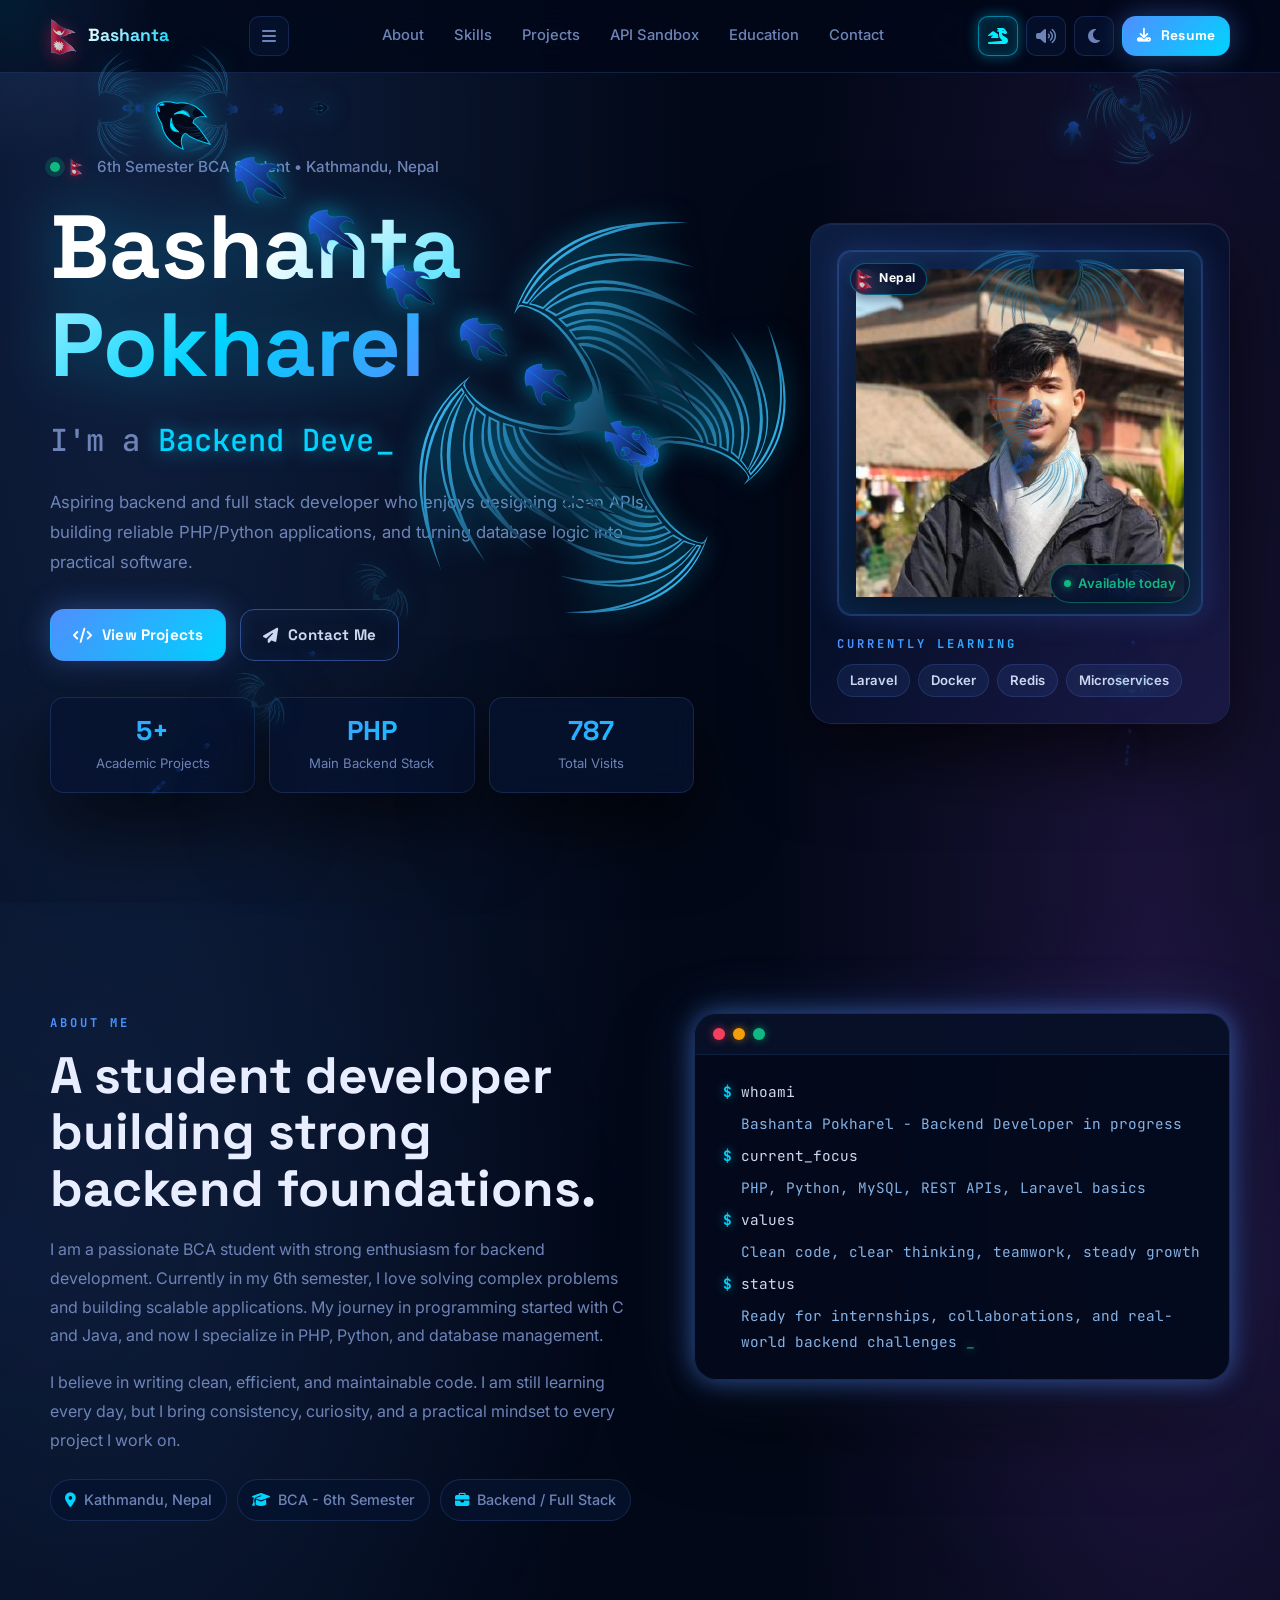
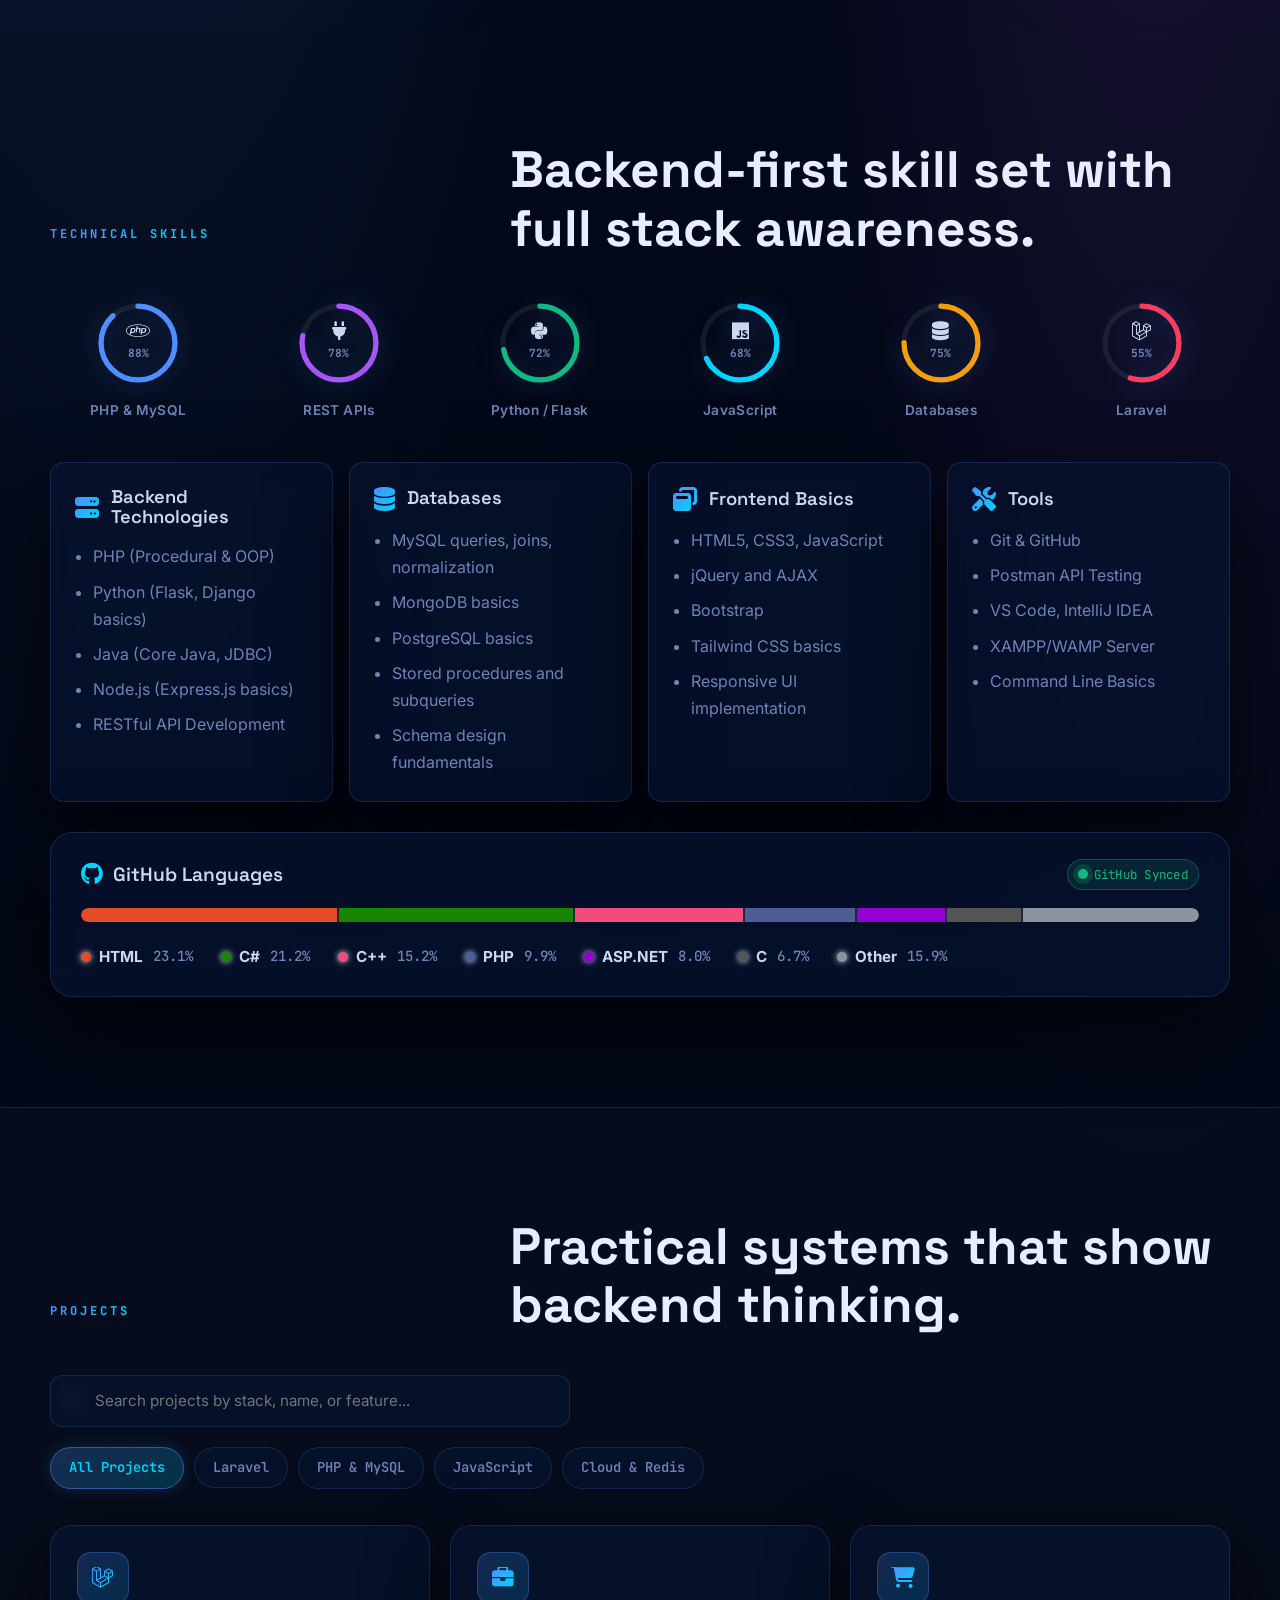
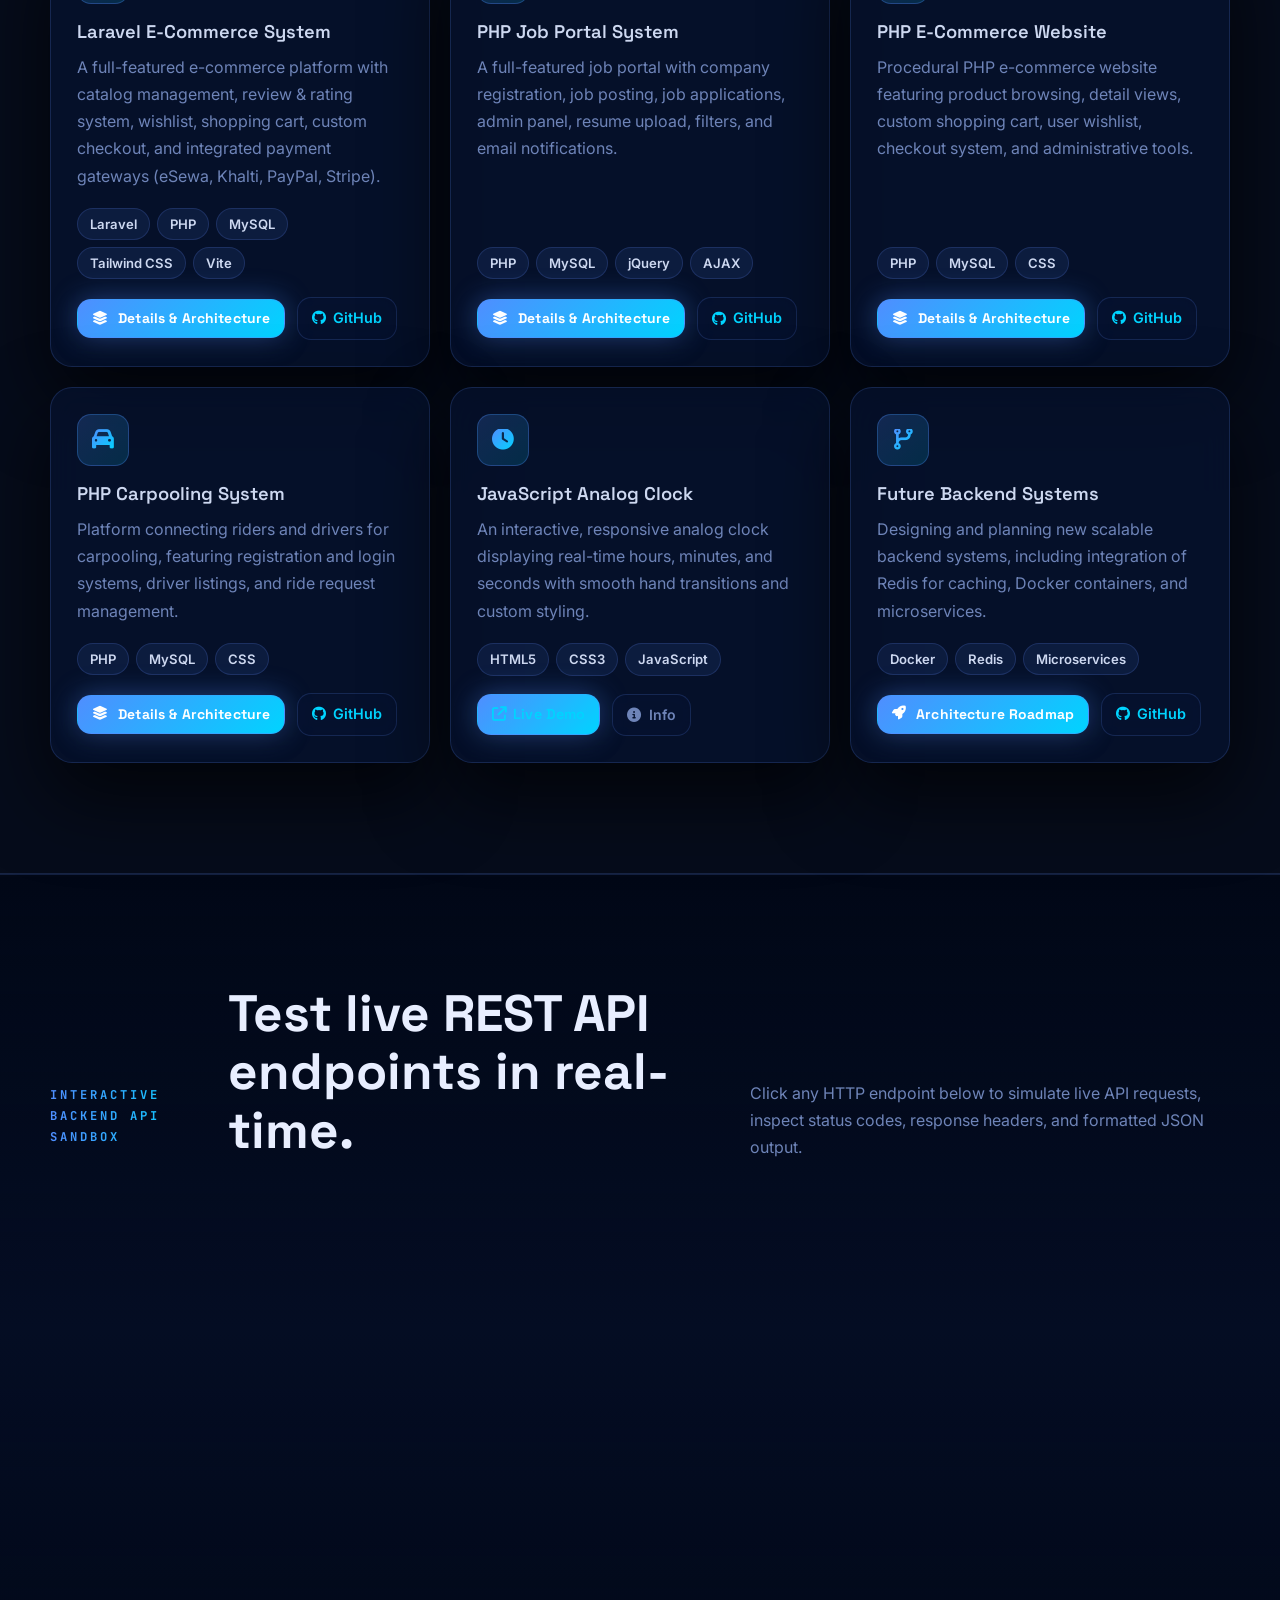
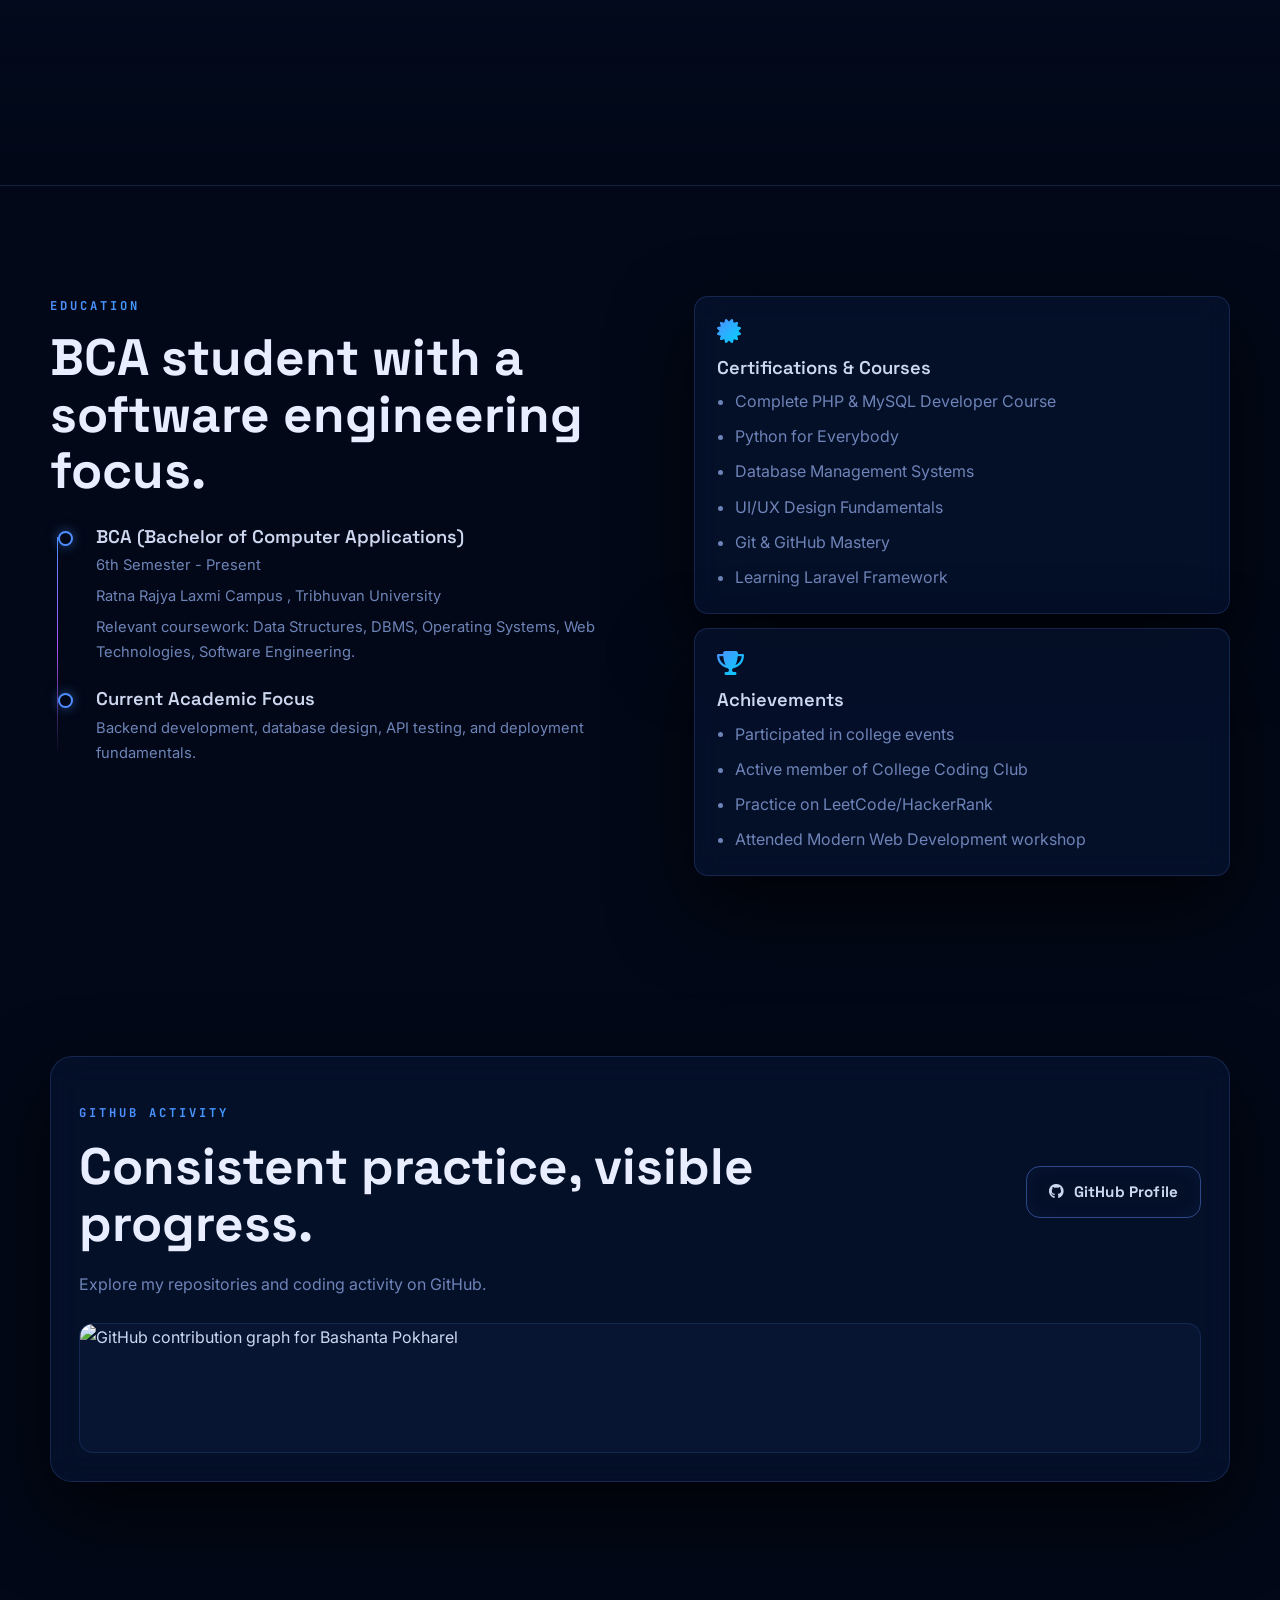
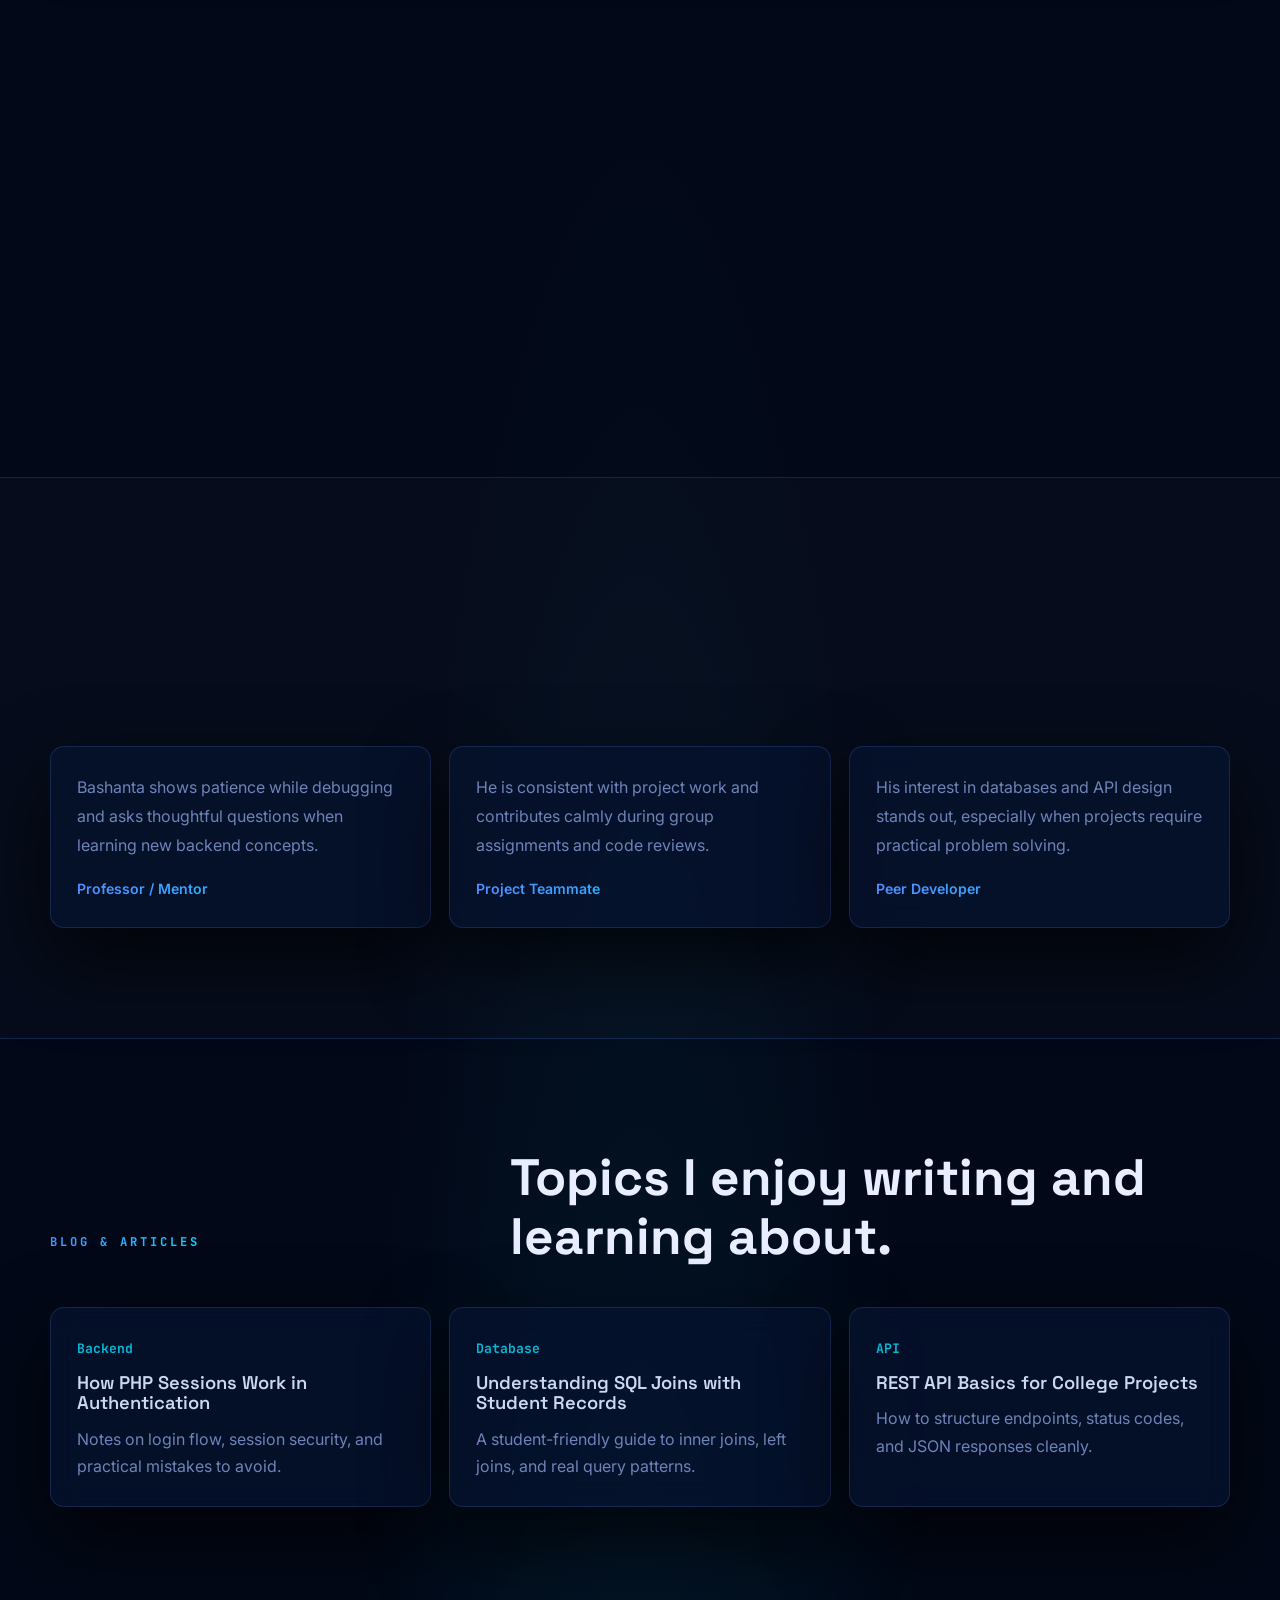
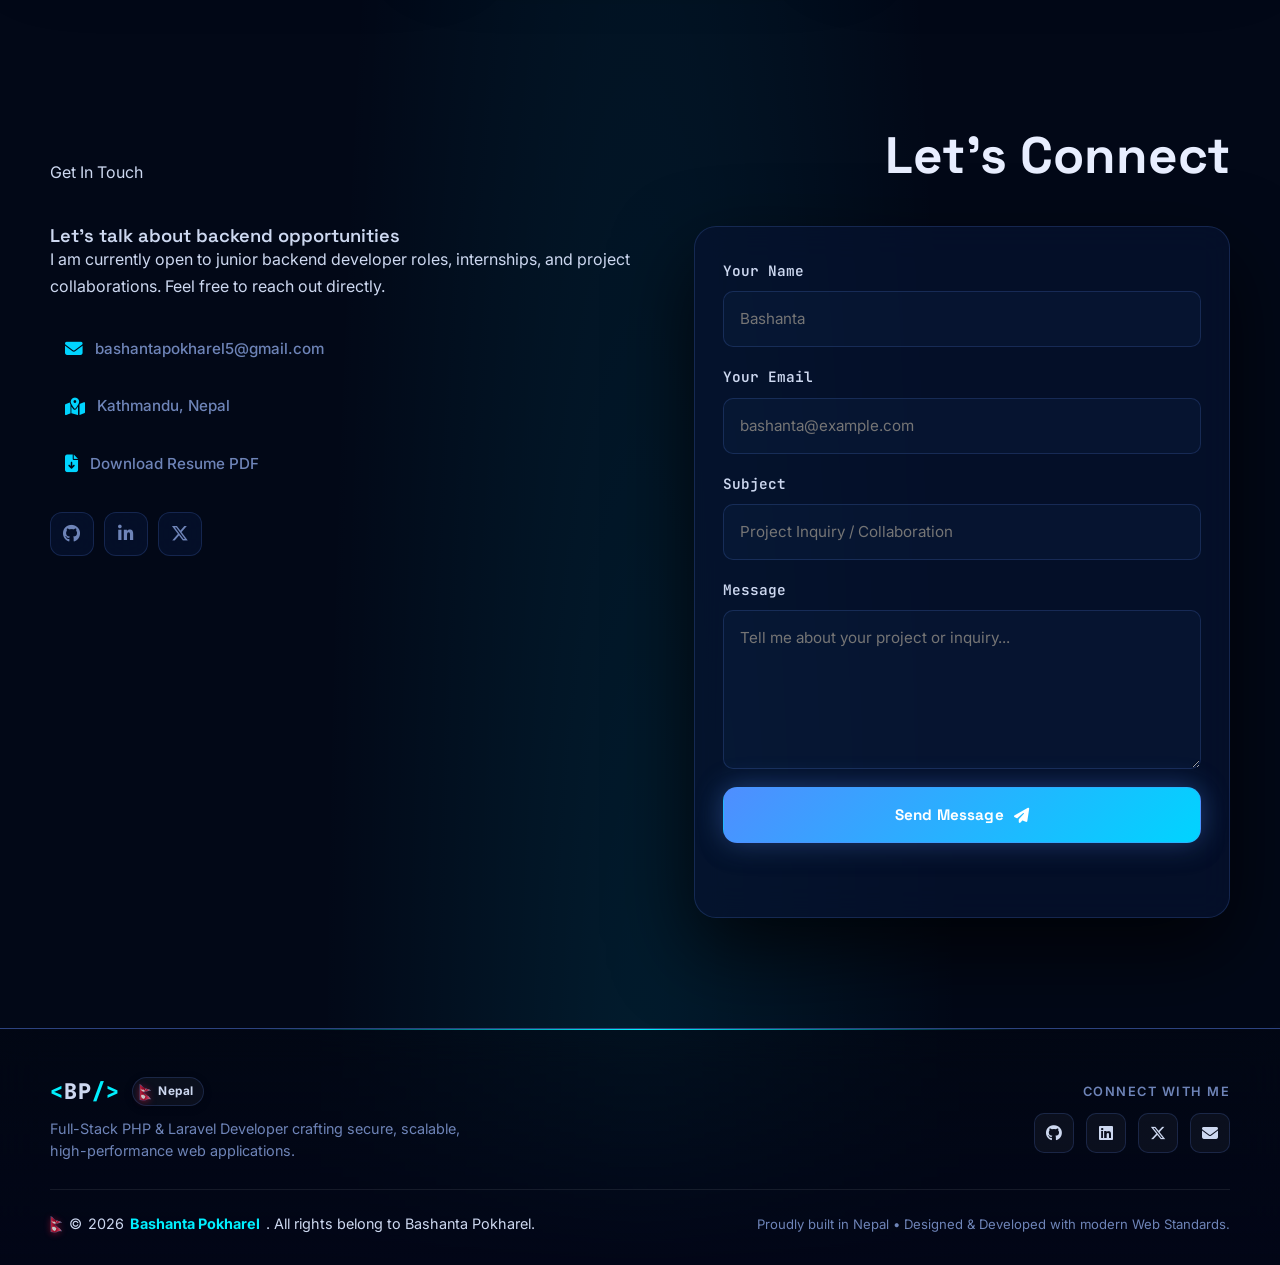
==== commit 629cb60e: "feat: add interactive navbar toggle button for dragon cursor follow (ON/OFF) with free-roam fallback" ====
--- a/index.html
+++ b/index.html
@@ -98,6 +98,16 @@
 
         <div class="nav-actions">
           <button
+            class="dragon-toggle icon-button is-active"
+            id="dragon-toggle"
+            type="button"
+            aria-label="Toggle Dragon Cursor Follow (ON/OFF)"
+            title="Toggle Dragon Cursor Follow: ON"
+            aria-pressed="true"
+          >
+            <i class="fa-solid fa-dragon" aria-hidden="true"></i>
+          </button>
+          <button
             class="sound-toggle icon-button"
             id="sound-toggle"
             type="button"
--- a/style.css
+++ b/style.css
@@ -269,6 +269,27 @@
   border-color: var(--border-glow);
   color: var(--cyan);
   box-shadow: 0 0 16px rgba(0, 212, 255, 0.2);
+}
+
+.dragon-toggle {
+  position: relative;
+  transition: all 0.25s cubic-bezier(0.34, 1.56, 0.64, 1);
+}
+.dragon-toggle.is-active {
+  color: var(--accent-cyan, #00f0ff);
+  border-color: rgba(0, 212, 255, 0.55);
+  box-shadow: 0 0 14px rgba(0, 212, 255, 0.4), inset 0 0 8px rgba(0, 212, 255, 0.15);
+  background: rgba(0, 212, 255, 0.12);
+}
+.dragon-toggle:not(.is-active) {
+  opacity: 0.55;
+  filter: grayscale(0.7);
+}
+[data-theme="light"] .dragon-toggle.is-active {
+  color: #2563eb;
+  border-color: rgba(37, 99, 235, 0.55);
+  box-shadow: 0 0 12px rgba(37, 99, 235, 0.35);
+  background: rgba(37, 99, 235, 0.1);
 }
 
 .btn {
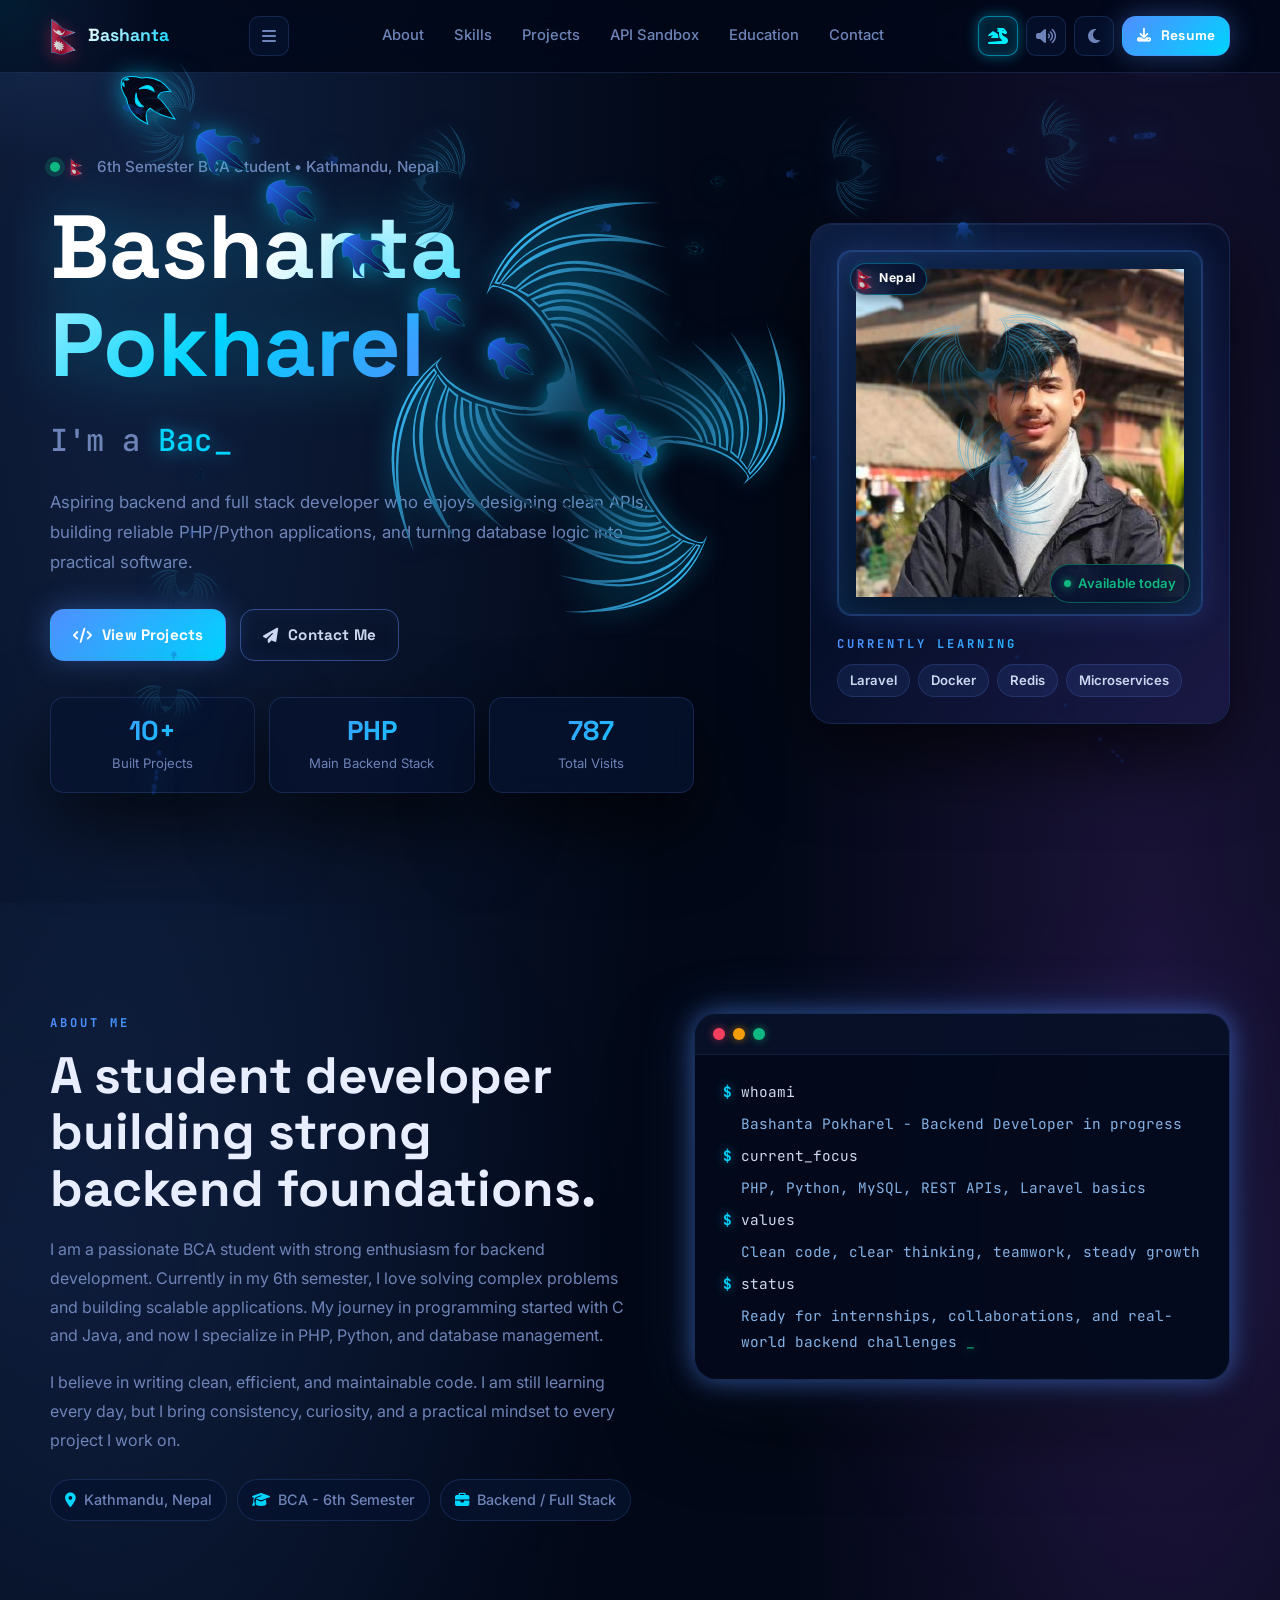
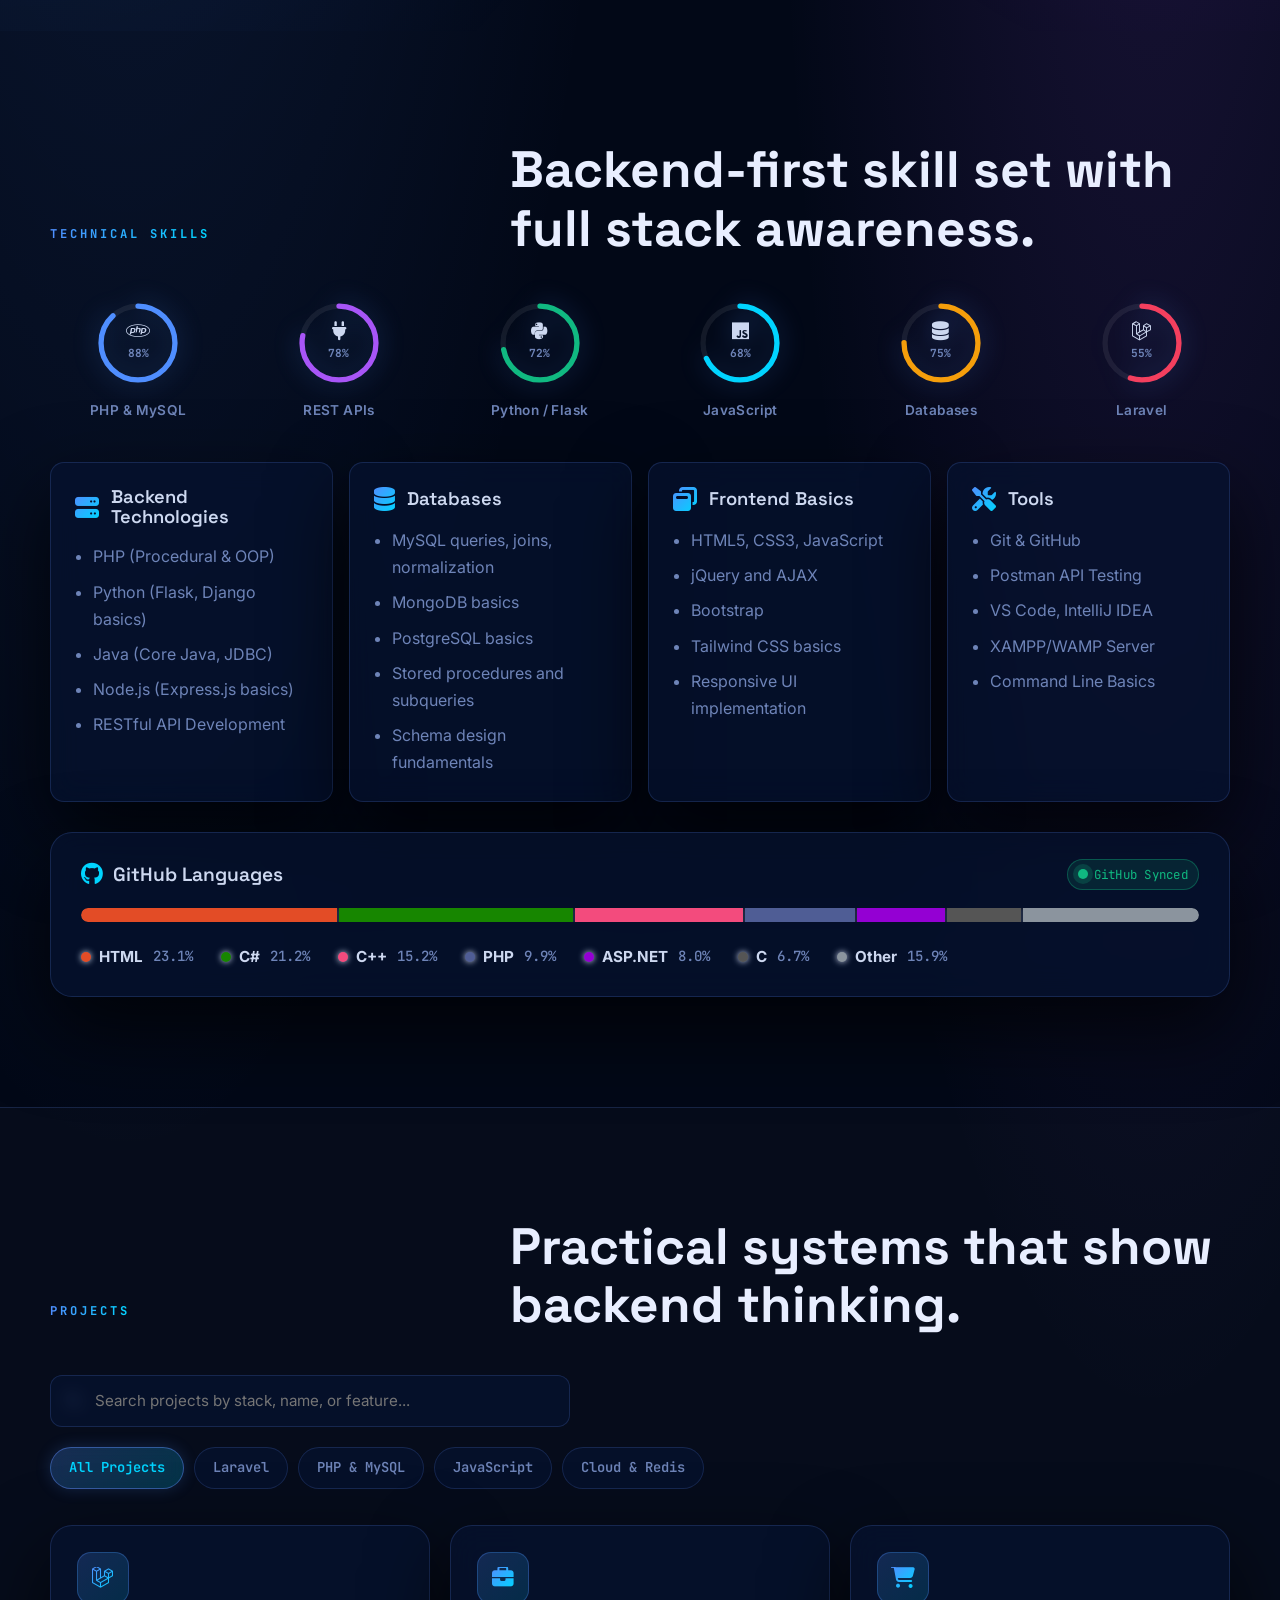
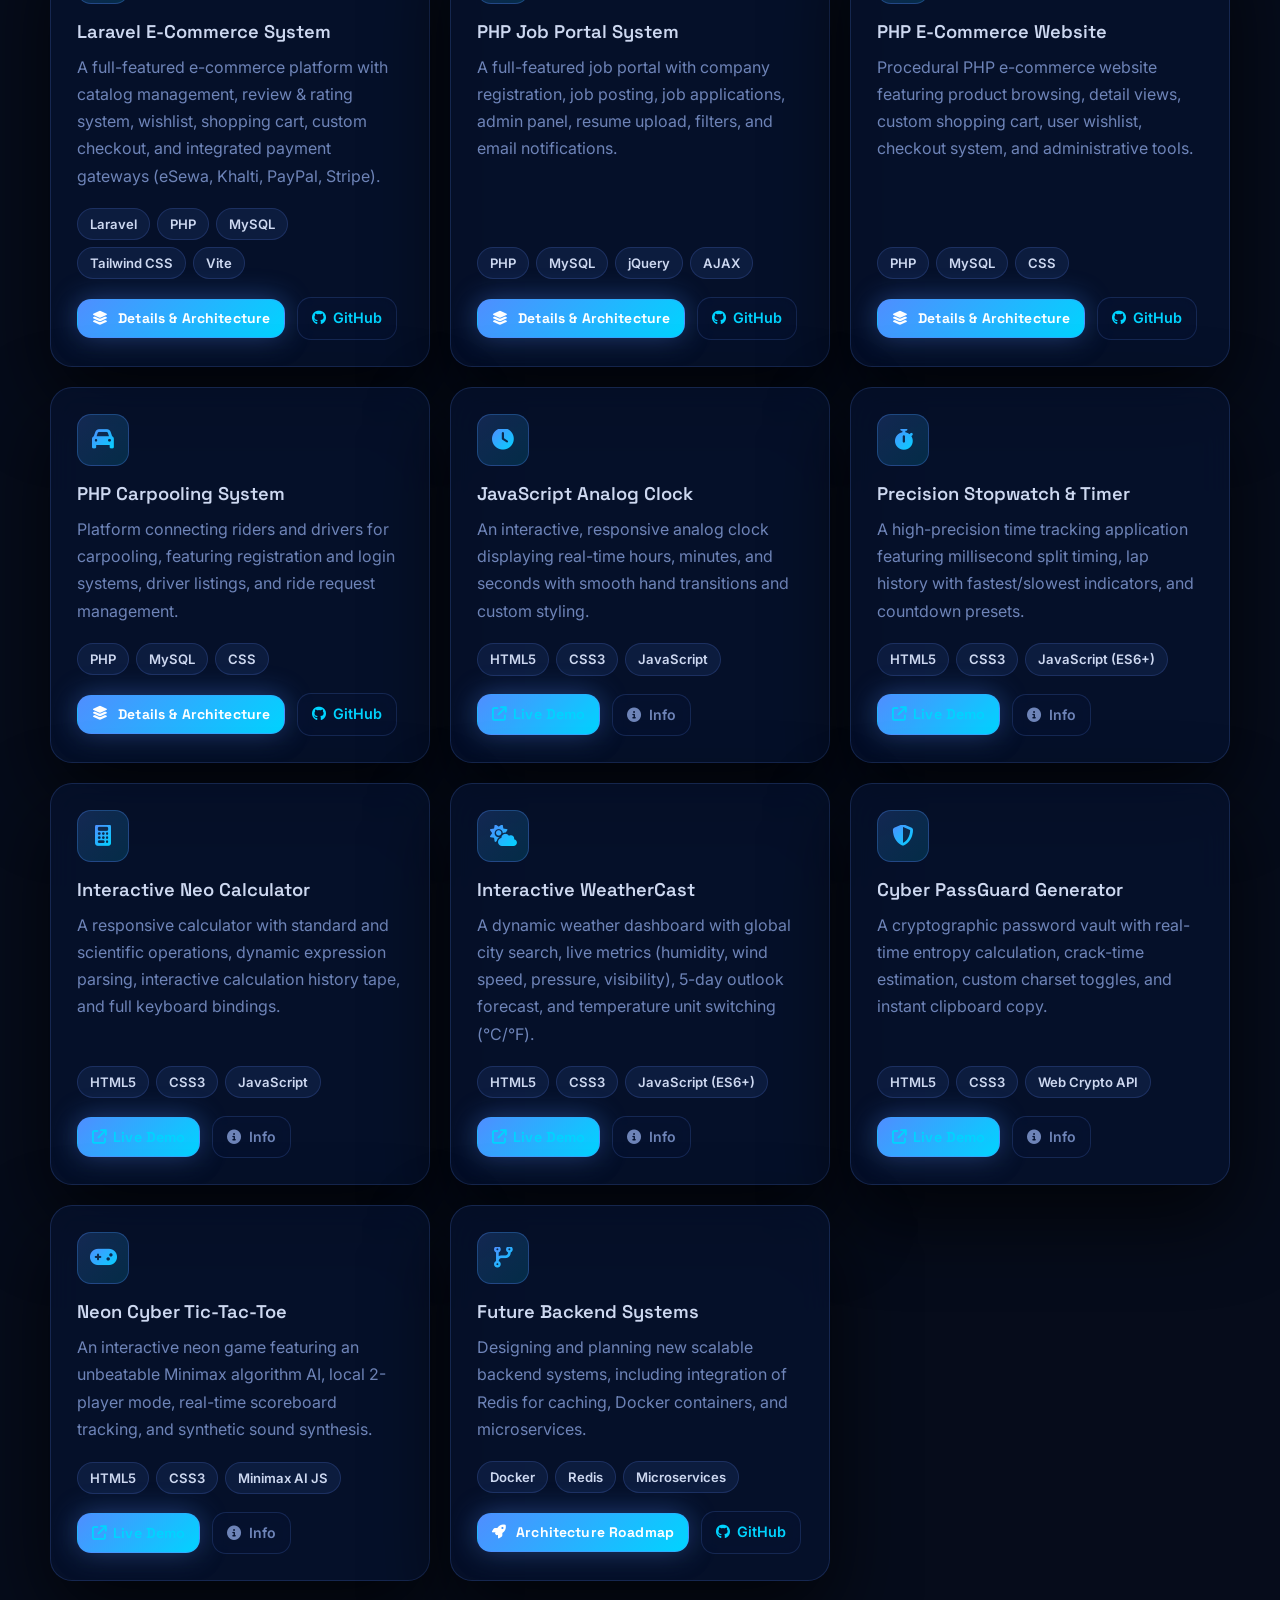
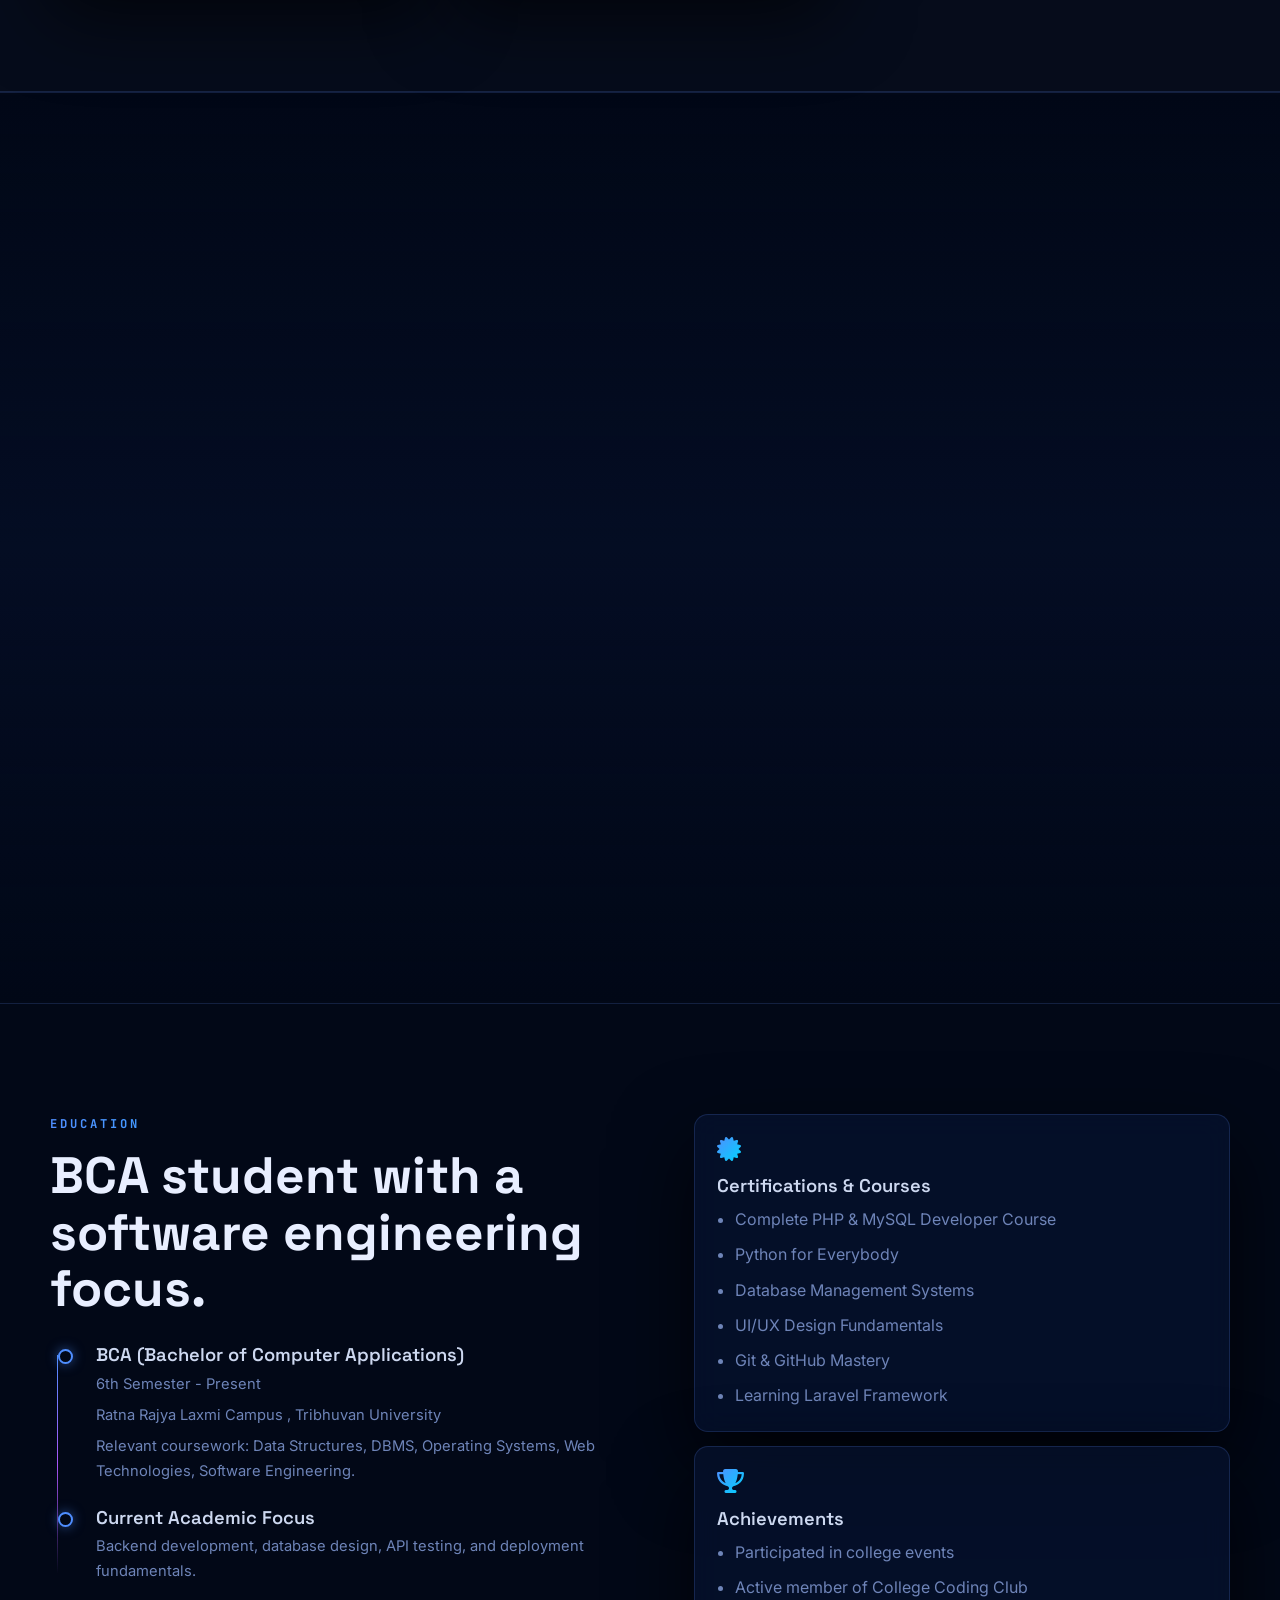
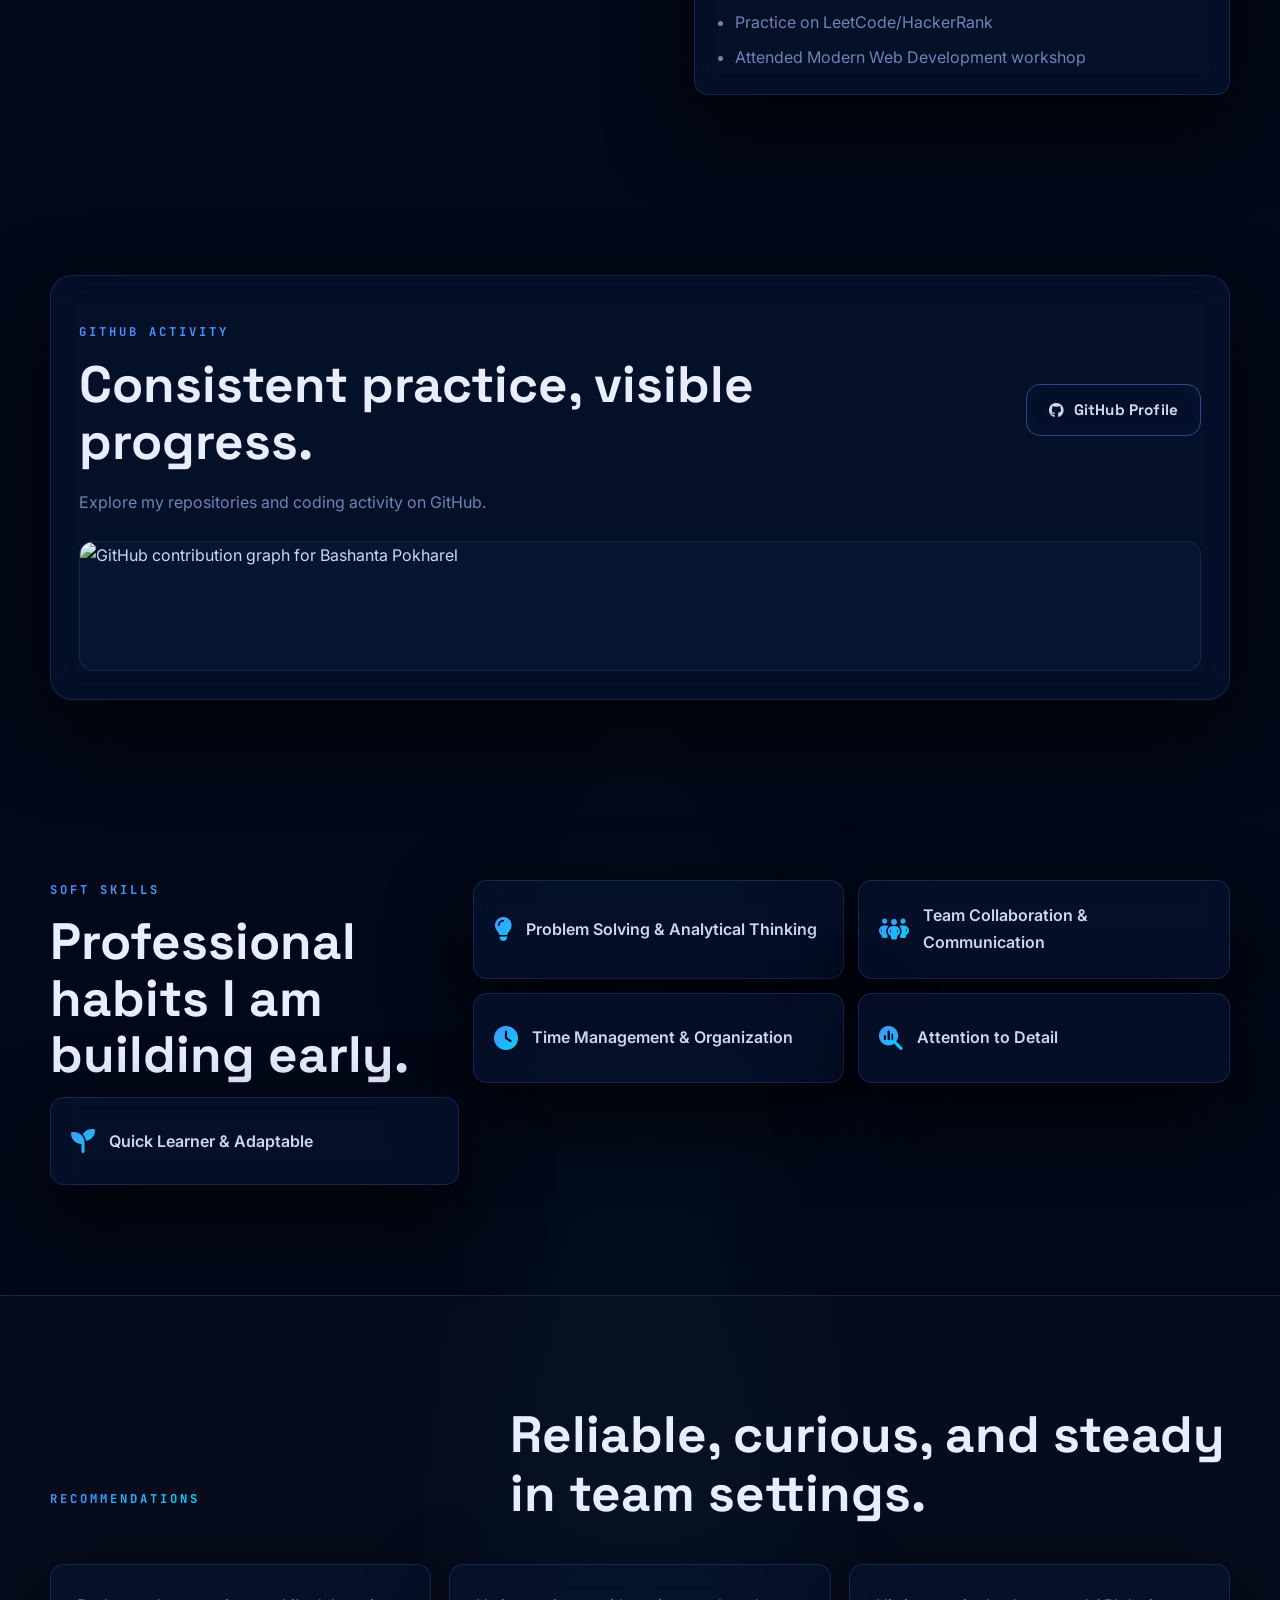
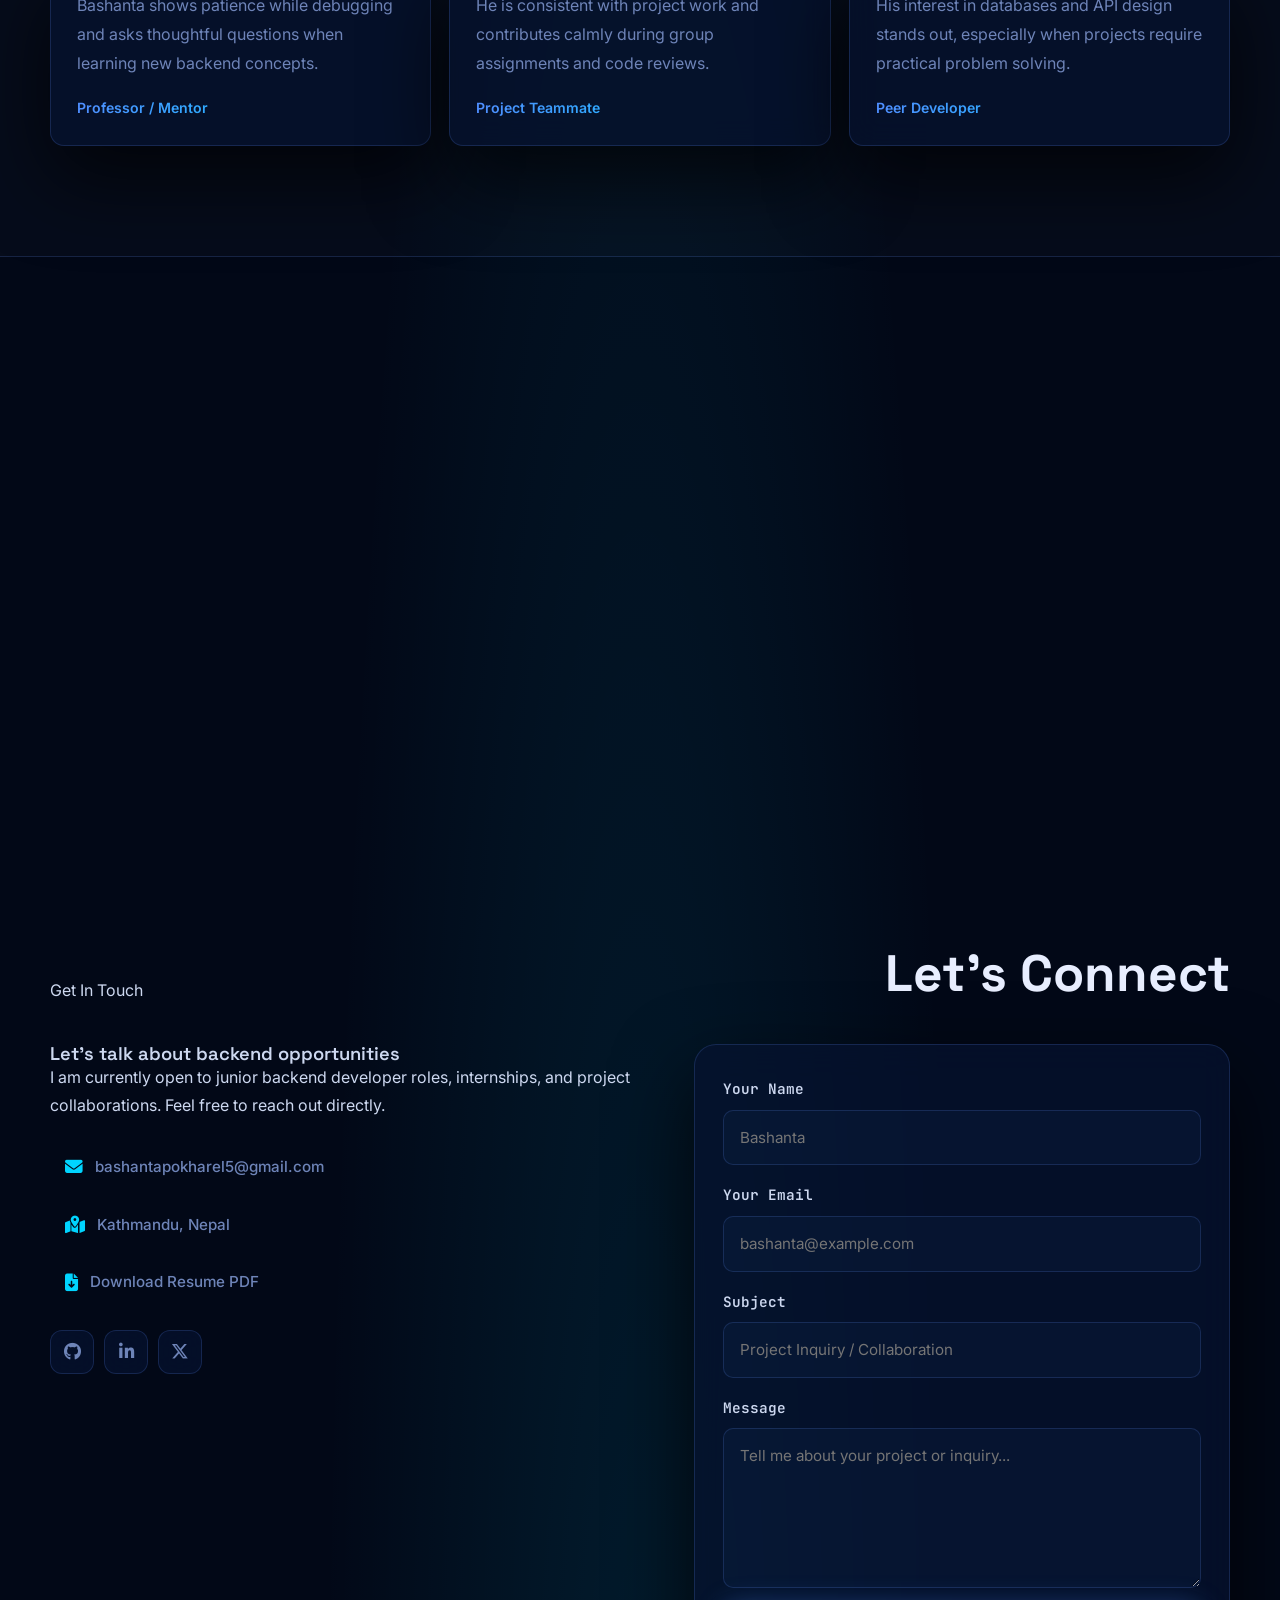
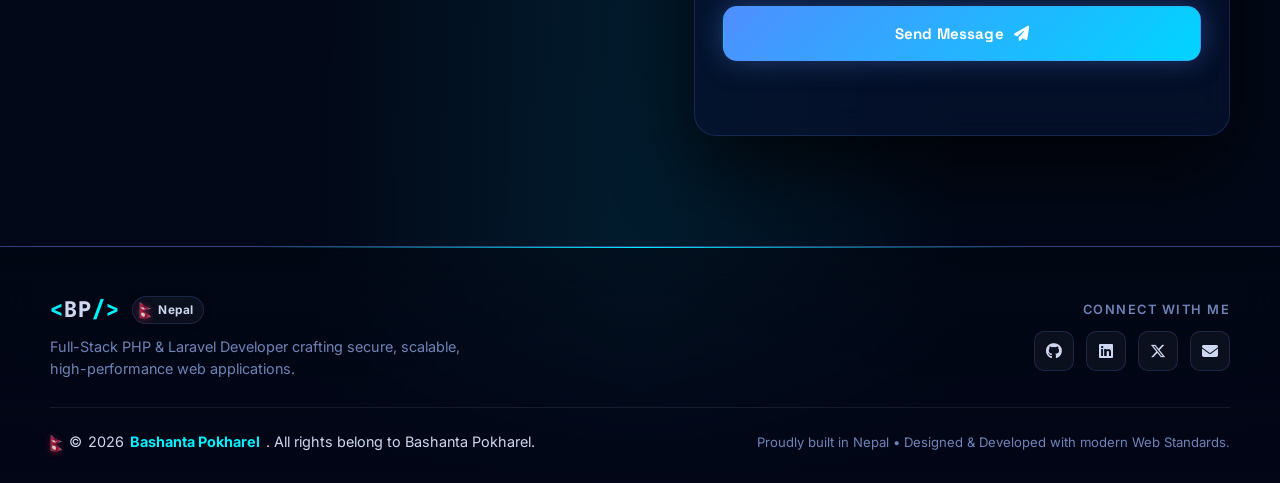
==== commit a8fc10bb: "Add interactive JS demo projects: Stopwatch, Calculator, Weather, Password Generator, and Tic-Tac-To" ====
--- a/index.html
+++ b/index.html
@@ -165,8 +165,8 @@
             </div>
             <div class="hero-meta" aria-label="Portfolio highlights">
               <div>
-                <strong>5+</strong>
-                <span>Academic Projects</span>
+                <strong>10+</strong>
+                <span>Built Projects</span>
               </div>
               <div>
                 <strong>PHP</strong>
@@ -604,6 +604,119 @@
                   <i class="fa-solid fa-arrow-up-right-from-square" aria-hidden="true"></i> Live Demo
                 </a>
                 <button type="button" class="btn-ghost-icon modal-trigger" data-project="clock" title="View System Details">
+                  <i class="fa-solid fa-circle-info" aria-hidden="true"></i> Info
+                </button>
+              </div>
+            </article>
+
+            <article class="project-card reveal" data-project="stopwatch" data-category="javascript">
+              <div class="project-icon">
+                <i class="fa-solid fa-stopwatch" aria-hidden="true"></i>
+              </div>
+              <h3>Precision Stopwatch & Timer</h3>
+              <p>
+                A high-precision time tracking application featuring millisecond
+                split timing, lap history with fastest/slowest indicators,
+                and countdown presets.
+              </p>
+              <div class="tech-stack">
+                <span>HTML5</span><span>CSS3</span><span>JavaScript (ES6+)</span>
+              </div>
+              <div class="project-links">
+                <a href="stopwatch/index.html" target="_blank" class="demo-link btn btn-small">
+                  <i class="fa-solid fa-arrow-up-right-from-square" aria-hidden="true"></i> Live Demo
+                </a>
+                <button type="button" class="btn-ghost-icon modal-trigger" data-project="stopwatch" title="View System Details">
+                  <i class="fa-solid fa-circle-info" aria-hidden="true"></i> Info
+                </button>
+              </div>
+            </article>
+
+            <article class="project-card reveal" data-project="calculator" data-category="javascript">
+              <div class="project-icon">
+                <i class="fa-solid fa-calculator" aria-hidden="true"></i>
+              </div>
+              <h3>Interactive Neo Calculator</h3>
+              <p>
+                A responsive calculator with standard and scientific operations,
+                dynamic expression parsing, interactive calculation history tape,
+                and full keyboard bindings.
+              </p>
+              <div class="tech-stack">
+                <span>HTML5</span><span>CSS3</span><span>JavaScript</span>
+              </div>
+              <div class="project-links">
+                <a href="calculator/index.html" target="_blank" class="demo-link btn btn-small">
+                  <i class="fa-solid fa-arrow-up-right-from-square" aria-hidden="true"></i> Live Demo
+                </a>
+                <button type="button" class="btn-ghost-icon modal-trigger" data-project="calculator" title="View System Details">
+                  <i class="fa-solid fa-circle-info" aria-hidden="true"></i> Info
+                </button>
+              </div>
+            </article>
+
+            <article class="project-card reveal" data-project="weather" data-category="javascript">
+              <div class="project-icon">
+                <i class="fa-solid fa-cloud-sun" aria-hidden="true"></i>
+              </div>
+              <h3>Interactive WeatherCast</h3>
+              <p>
+                A dynamic weather dashboard with global city search, live metrics
+                (humidity, wind speed, pressure, visibility), 5-day outlook forecast,
+                and temperature unit switching (&deg;C/&deg;F).
+              </p>
+              <div class="tech-stack">
+                <span>HTML5</span><span>CSS3</span><span>JavaScript (ES6+)</span>
+              </div>
+              <div class="project-links">
+                <a href="weather/index.html" target="_blank" class="demo-link btn btn-small">
+                  <i class="fa-solid fa-arrow-up-right-from-square" aria-hidden="true"></i> Live Demo
+                </a>
+                <button type="button" class="btn-ghost-icon modal-trigger" data-project="weather" title="View System Details">
+                  <i class="fa-solid fa-circle-info" aria-hidden="true"></i> Info
+                </button>
+              </div>
+            </article>
+
+            <article class="project-card reveal" data-project="password-generator" data-category="javascript">
+              <div class="project-icon">
+                <i class="fa-solid fa-shield-halved" aria-hidden="true"></i>
+              </div>
+              <h3>Cyber PassGuard Generator</h3>
+              <p>
+                A cryptographic password vault with real-time entropy calculation,
+                crack-time estimation, custom charset toggles, and instant clipboard copy.
+              </p>
+              <div class="tech-stack">
+                <span>HTML5</span><span>CSS3</span><span>Web Crypto API</span>
+              </div>
+              <div class="project-links">
+                <a href="password-generator/index.html" target="_blank" class="demo-link btn btn-small">
+                  <i class="fa-solid fa-arrow-up-right-from-square" aria-hidden="true"></i> Live Demo
+                </a>
+                <button type="button" class="btn-ghost-icon modal-trigger" data-project="password-generator" title="View System Details">
+                  <i class="fa-solid fa-circle-info" aria-hidden="true"></i> Info
+                </button>
+              </div>
+            </article>
+
+            <article class="project-card reveal" data-project="tictactoe" data-category="javascript">
+              <div class="project-icon">
+                <i class="fa-solid fa-gamepad" aria-hidden="true"></i>
+              </div>
+              <h3>Neon Cyber Tic-Tac-Toe</h3>
+              <p>
+                An interactive neon game featuring an unbeatable Minimax algorithm AI,
+                local 2-player mode, real-time scoreboard tracking, and synthetic sound synthesis.
+              </p>
+              <div class="tech-stack">
+                <span>HTML5</span><span>CSS3</span><span>Minimax AI JS</span>
+              </div>
+              <div class="project-links">
+                <a href="tictactoe/index.html" target="_blank" class="demo-link btn btn-small">
+                  <i class="fa-solid fa-arrow-up-right-from-square" aria-hidden="true"></i> Live Demo
+                </a>
+                <button type="button" class="btn-ghost-icon modal-trigger" data-project="tictactoe" title="View System Details">
                   <i class="fa-solid fa-circle-info" aria-hidden="true"></i> Info
                 </button>
               </div>
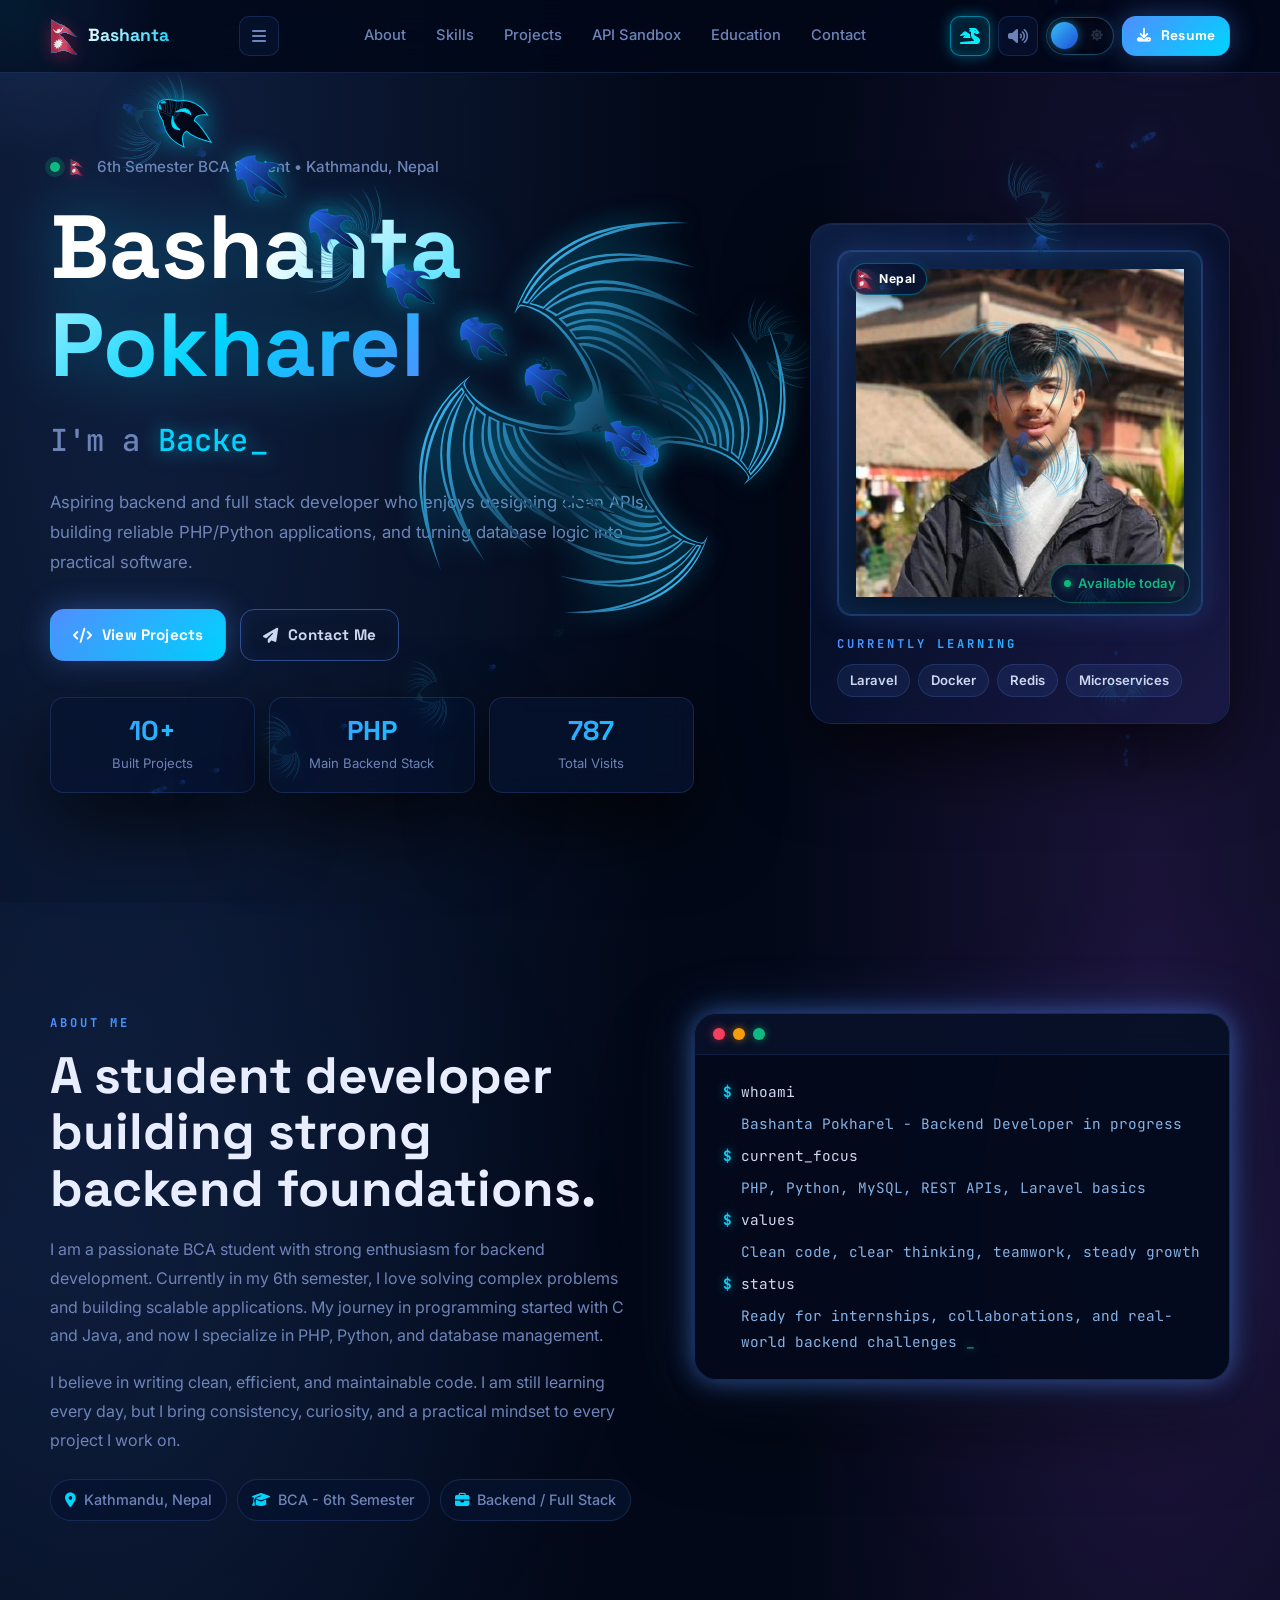
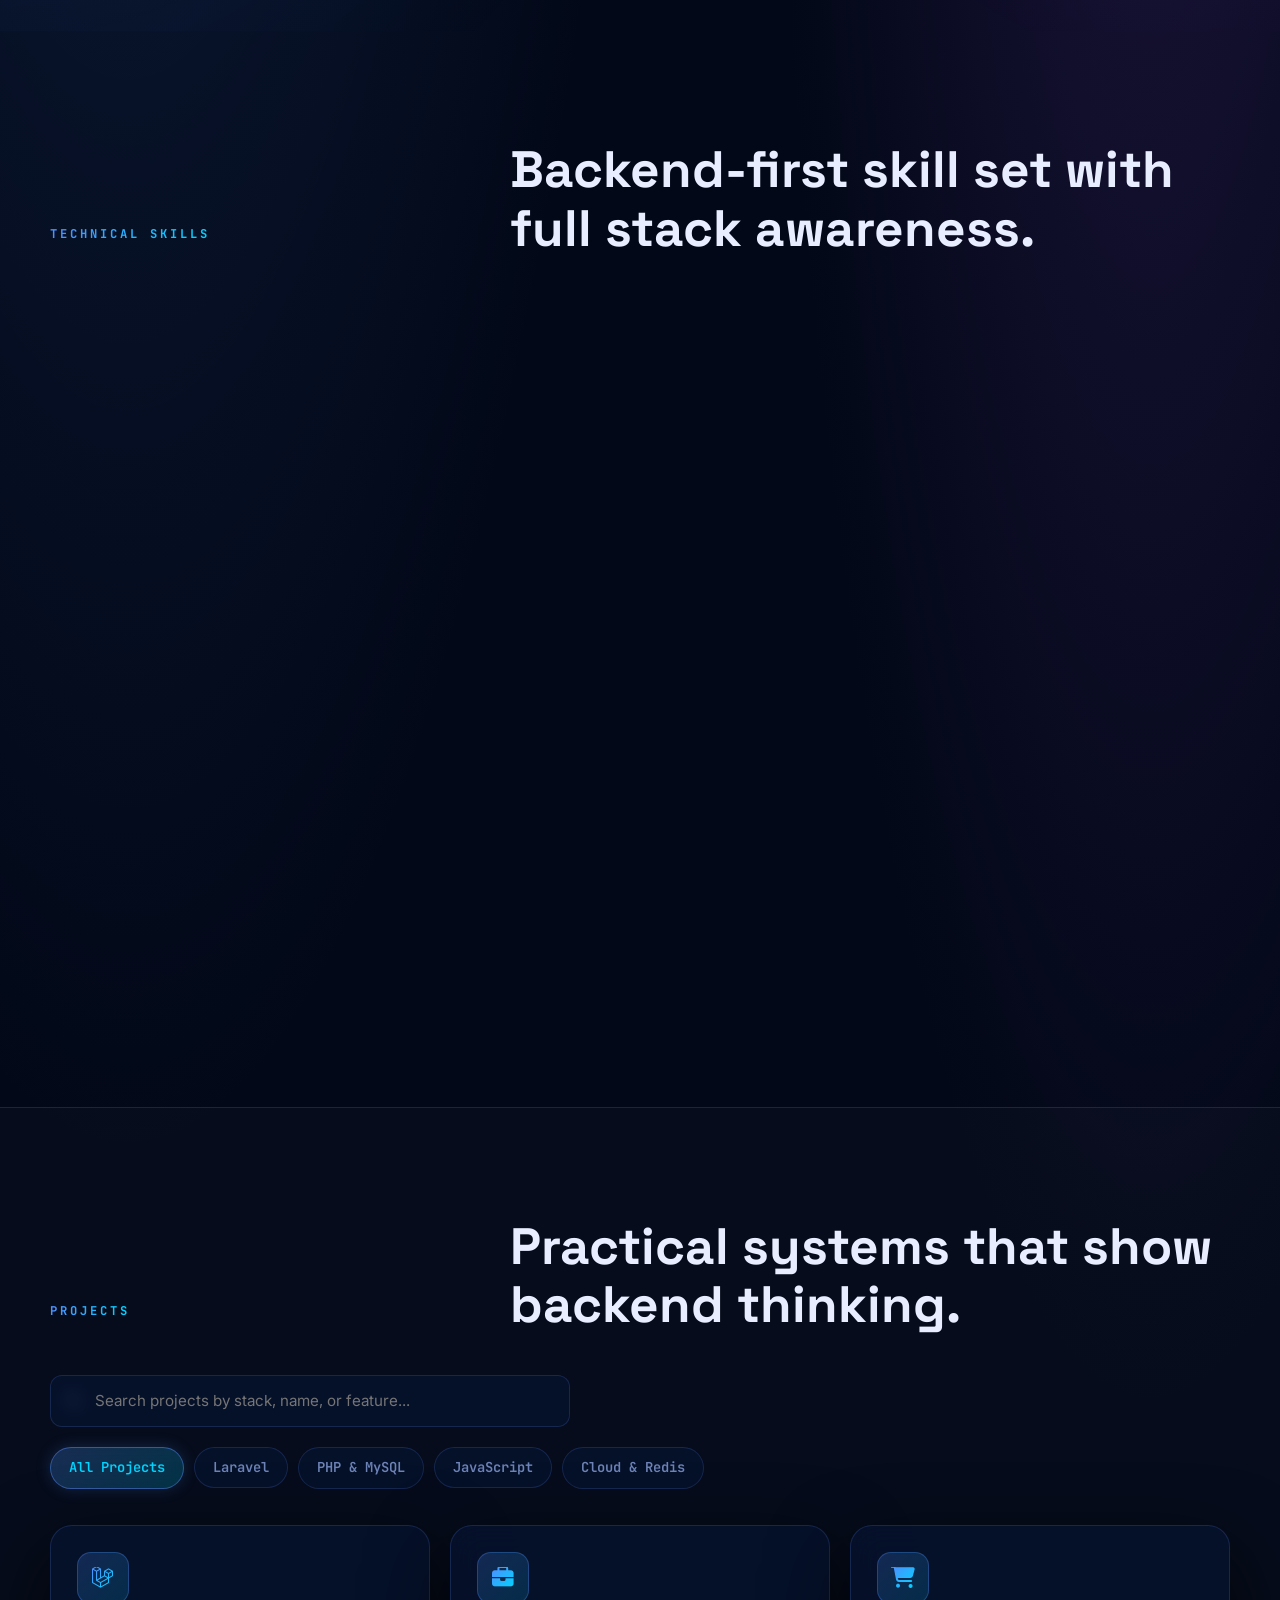
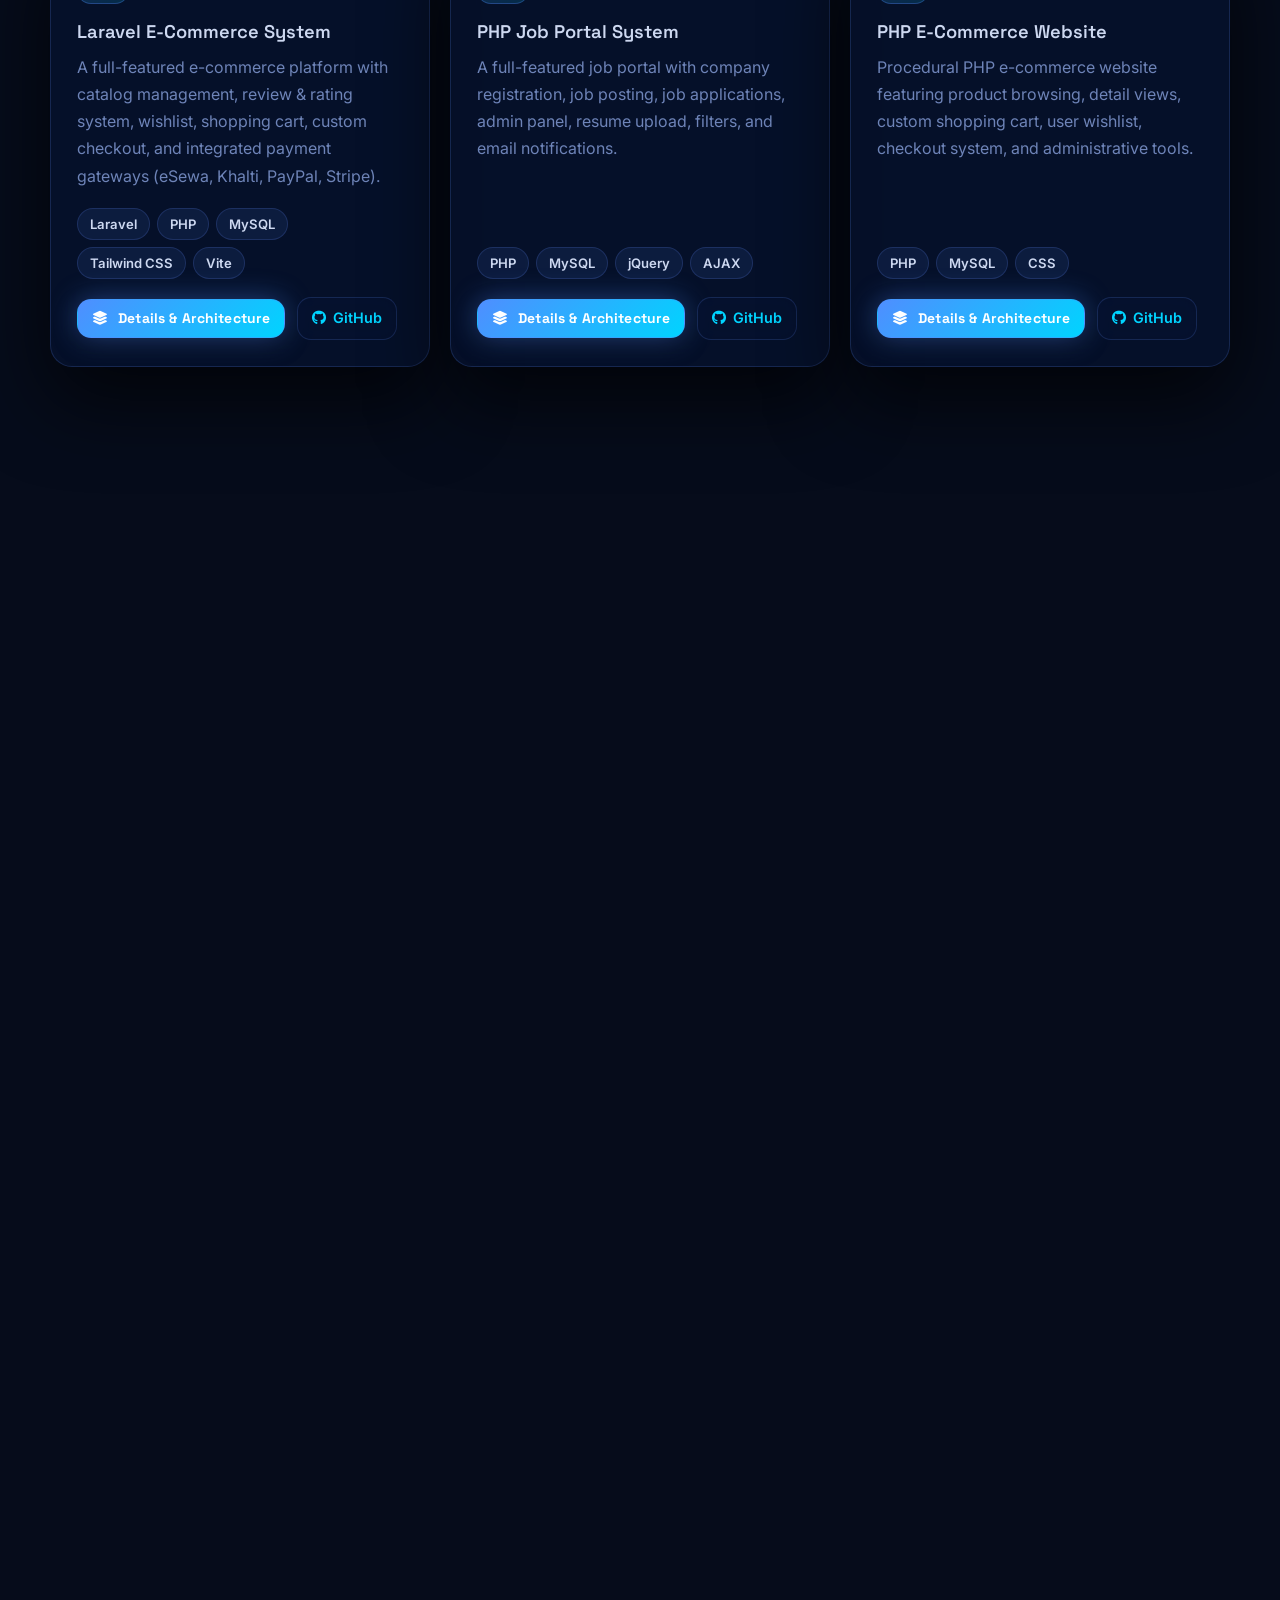
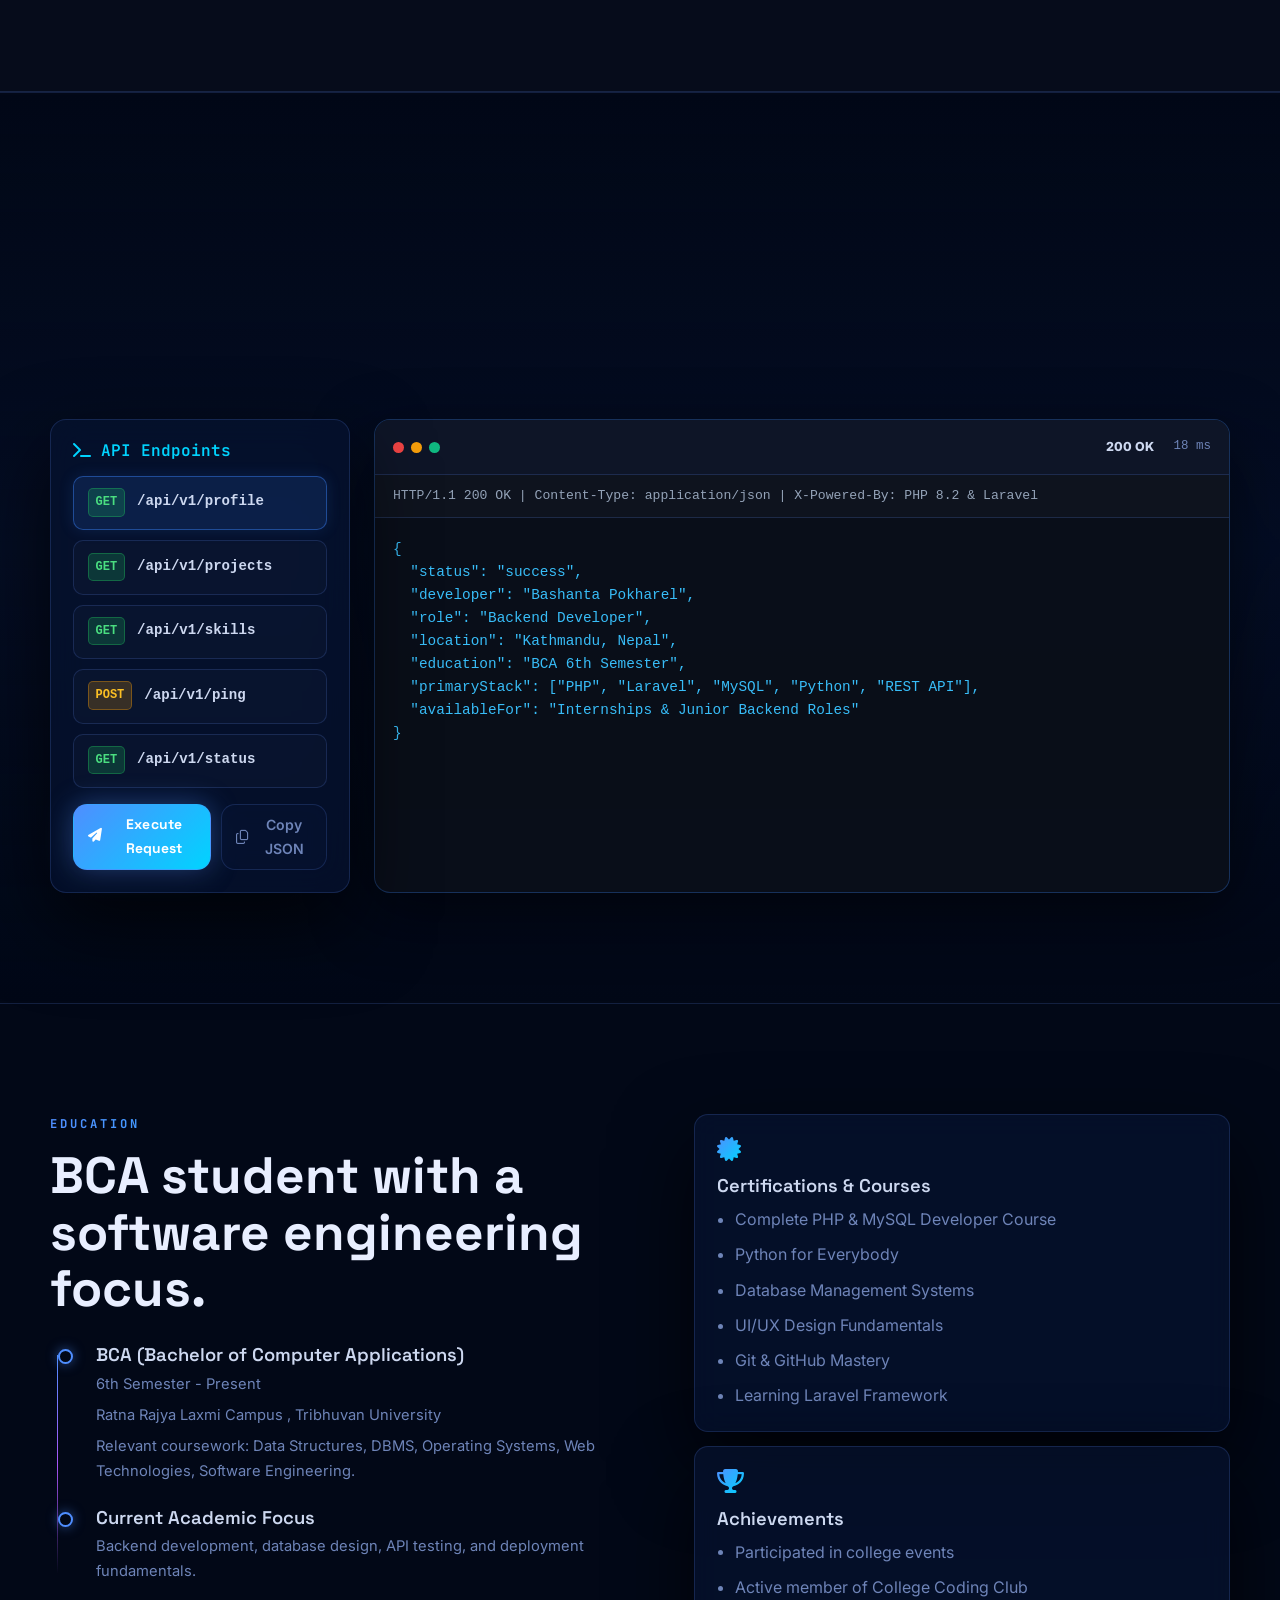
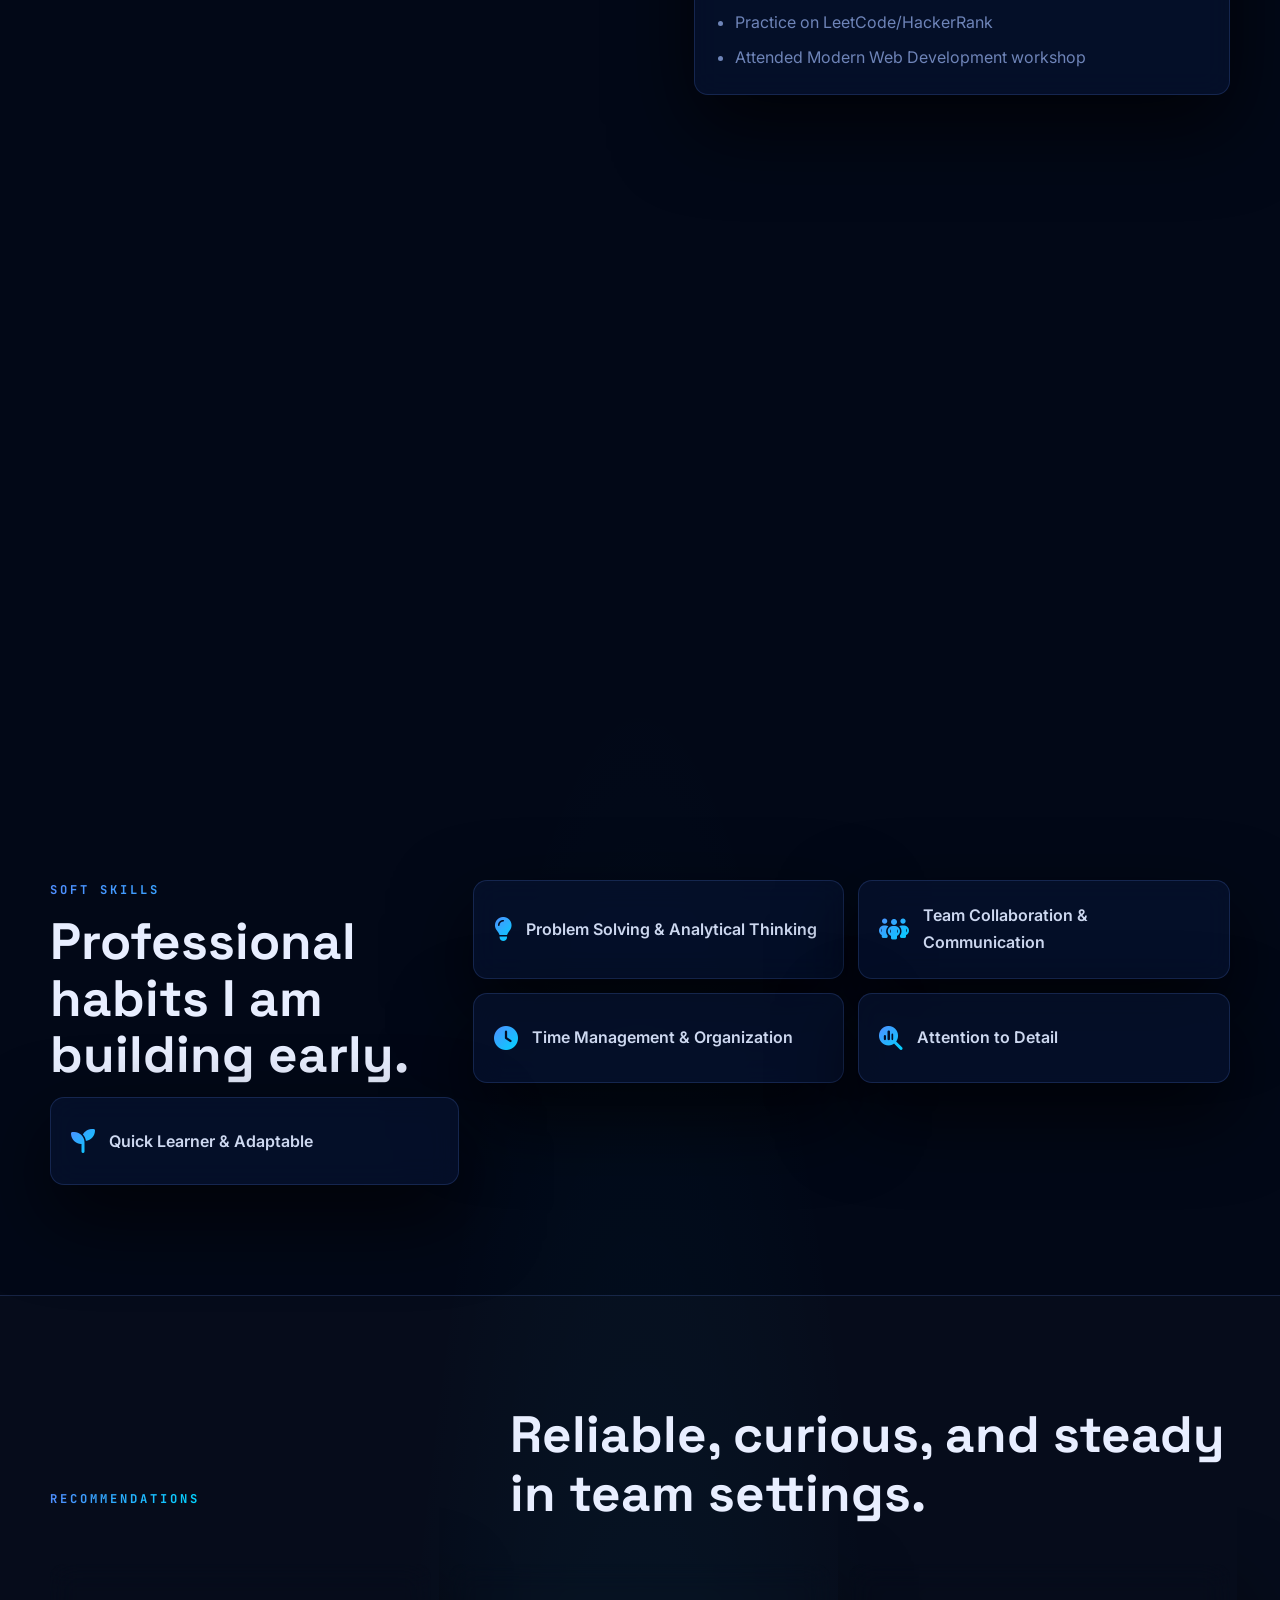
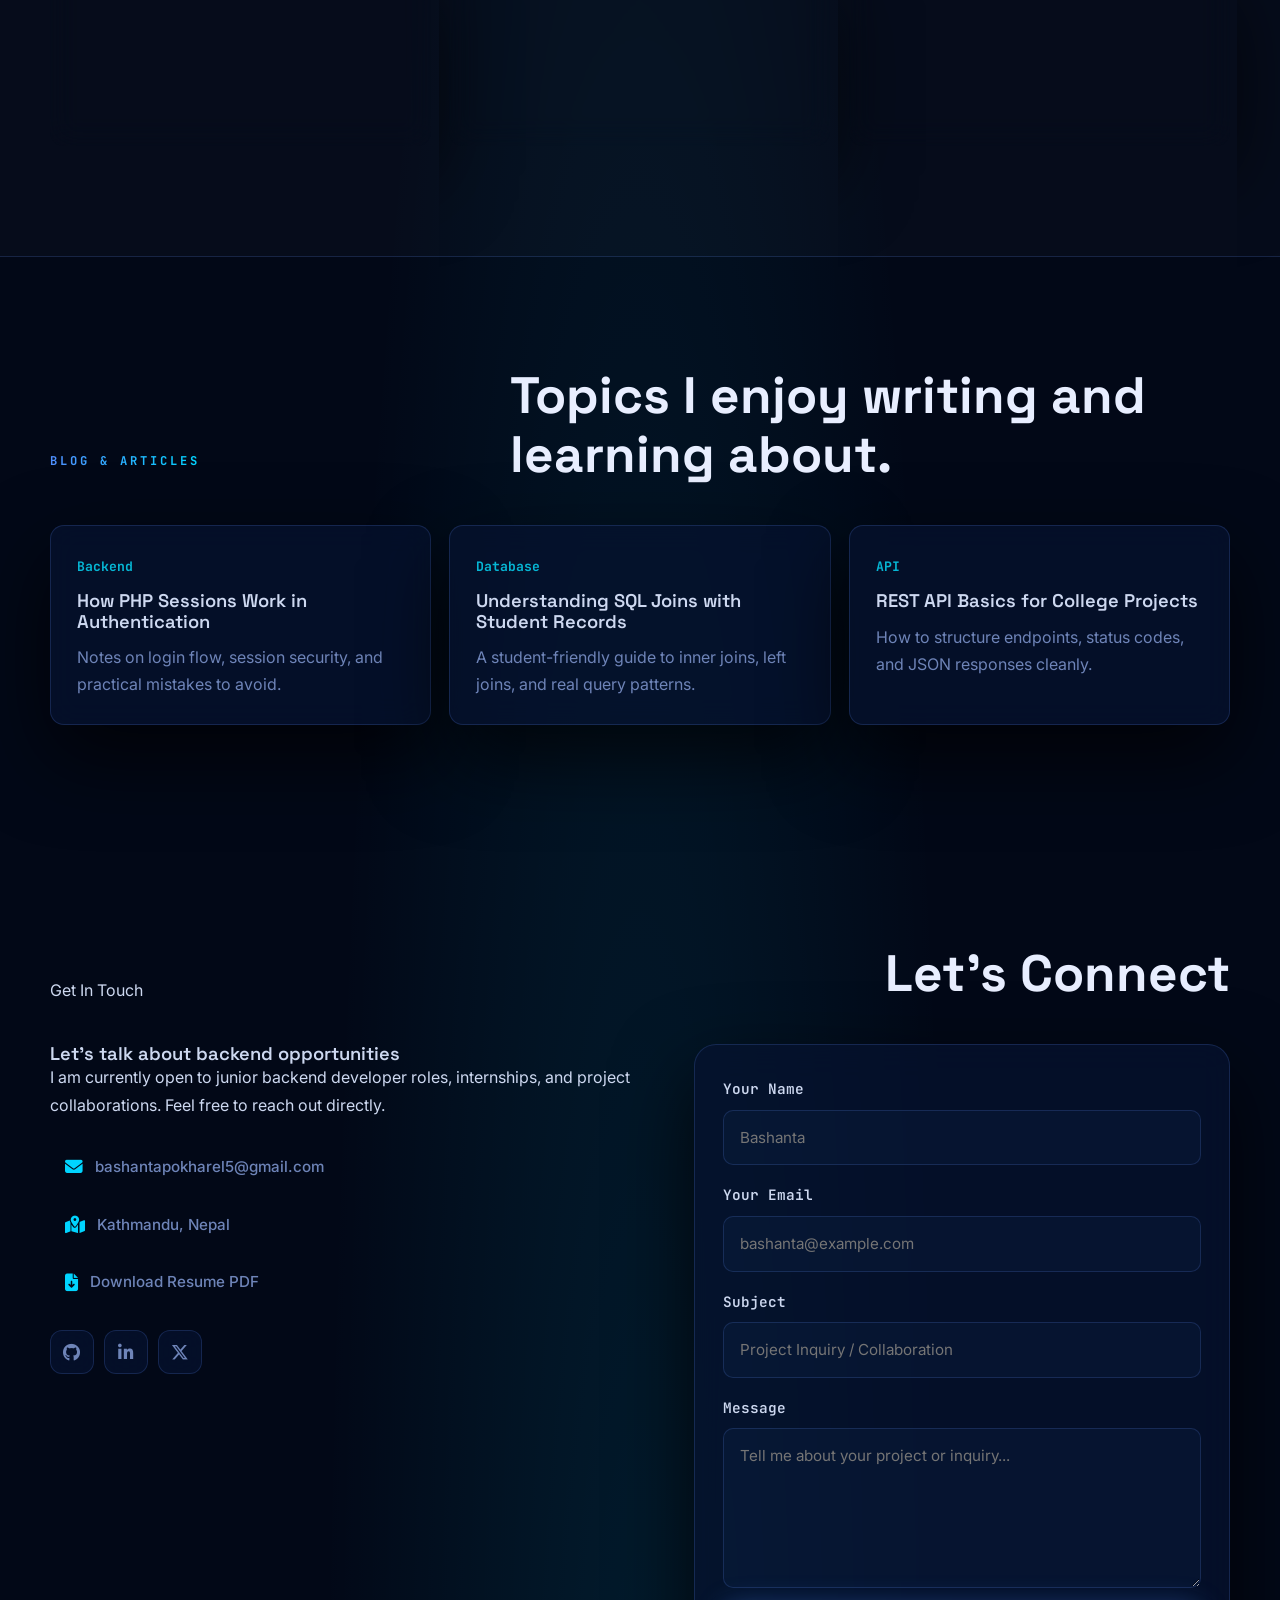
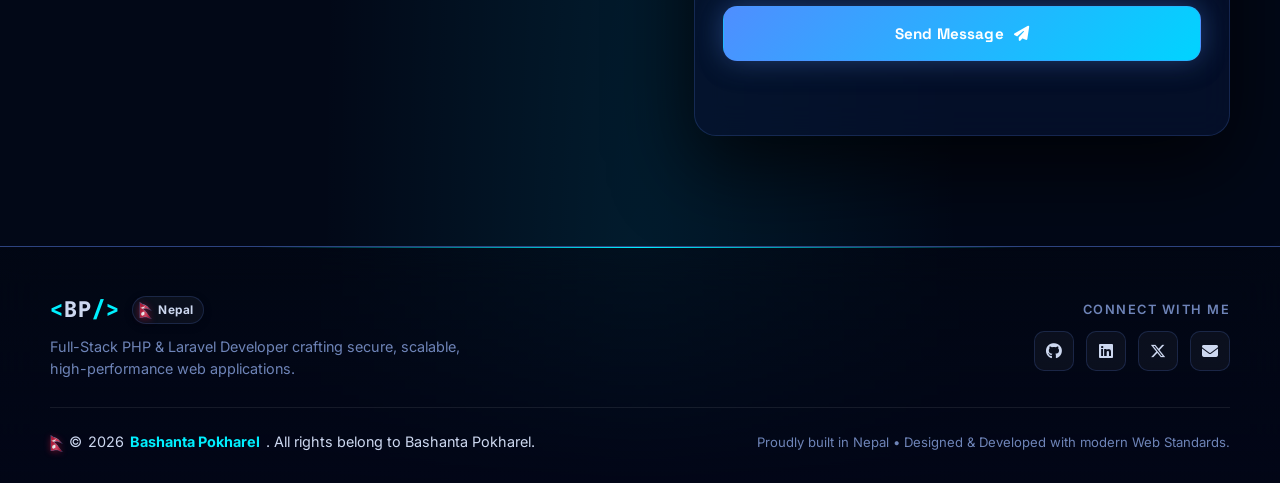
==== commit 7cd39c6d: "Add Day/Night slider toggle switch (Left Night default, Right Day with white background)" ====
--- a/index.html
+++ b/index.html
@@ -41,6 +41,12 @@
       href="https://cdnjs.cloudflare.com/ajax/libs/font-awesome/6.5.2/css/all.min.css"
     />
     <link rel="stylesheet" href="style.css?v=5.0" />
+    <script>
+      (function () {
+        var t = localStorage.getItem("theme") || "dark";
+        document.documentElement.setAttribute("data-theme", t);
+      })();
+    </script>
     <script src="https://cdnjs.cloudflare.com/ajax/libs/three.js/r128/three.min.js"></script>
     <script src="https://accounts.google.com/gsi/client" async defer></script>
   </head>
@@ -117,12 +123,23 @@
             <i class="fa-solid fa-volume-high" aria-hidden="true"></i>
           </button>
           <button
-            class="theme-toggle icon-button"
+            class="theme-switch-toggle"
+            id="theme-toggle"
             type="button"
-            aria-label="Switch color theme"
-            title="Switch color theme"
+            role="switch"
+            aria-checked="false"
+            aria-label="Theme mode switch: Left Night, Right Day"
+            title="Theme Toggle: Left Night, Right Day"
           >
-            <i class="fa-solid fa-moon" aria-hidden="true"></i>
+            <span class="theme-switch-track">
+              <span class="theme-switch-icon icon-night" aria-hidden="true" title="Night Mode">
+                <i class="fa-solid fa-moon"></i>
+              </span>
+              <span class="theme-switch-icon icon-day" aria-hidden="true" title="Day Mode">
+                <i class="fa-solid fa-sun"></i>
+              </span>
+              <span class="theme-switch-thumb"></span>
+            </span>
           </button>
           <a class="btn btn-small" href="assets/BashantaCv.pdf" download="Bashanta_Pokharel_Resume.pdf" aria-label="Download Resume PDF">
             <i class="fa-solid fa-download" aria-hidden="true"></i>
--- a/style.css
+++ b/style.css
@@ -38,29 +38,29 @@
 [data-theme="light"] {
   color-scheme: light;
 
-  /* Background: rich periwinkle-to-lavender gradient base */
-  --bg:            #dde8ff;
-  --bg-soft:       #c8d9ff;
-  --bg-2:          #b8ceff;
-
-  /* Glass surfaces: slightly tinted white */
-  --surface:        rgba(255, 255, 255, 0.65);
-  --surface-strong: rgba(255, 255, 255, 0.88);
-
-  /* Text */
-  --text:       #0f1e45;
-  --text-strong: #060d26;
-  --muted:       #3a4f82;
+  /* Background: crisp modern white & subtle slate base for Day mode */
+  --bg:            #f8fafc;
+  --bg-soft:       #ffffff;
+  --bg-2:          #f1f5f9;
+
+  /* Glass surfaces: clean white */
+  --surface:        rgba(255, 255, 255, 0.85);
+  --surface-strong: rgba(255, 255, 255, 0.96);
+
+  /* Text: high-contrast slate */
+  --text:          #334155;
+  --text-strong:   #0f172a;
+  --muted:         #64748b;
 
   /* Borders */
-  --border:      rgba(79, 142, 255, 0.28);
-  --border-glow: rgba(79, 142, 255, 0.6);
-
-  /* Glows — more vivid in light mode so they punch through */
-  --glow-blue:   0 0 20px rgba(79, 142, 255, 0.45),  0 0 60px rgba(79, 142, 255, 0.18);
-  --glow-cyan:   0 0 20px rgba(0, 212, 255, 0.45),   0 0 60px rgba(0, 212, 255, 0.18);
-  --glow-violet: 0 0 20px rgba(168, 85, 247, 0.45),  0 0 60px rgba(168, 85, 247, 0.18);
-  --shadow:      0 24px 80px rgba(30, 60, 140, 0.18);
+  --border:        rgba(148, 163, 184, 0.28);
+  --border-glow:   rgba(79, 142, 255, 0.45);
+
+  /* Glows & Shadows */
+  --glow-blue:     0 0 20px rgba(79, 142, 255, 0.2),  0 0 60px rgba(79, 142, 255, 0.08);
+  --glow-cyan:     0 0 20px rgba(0, 212, 255, 0.2),   0 0 60px rgba(0, 212, 255, 0.08);
+  --glow-violet:   0 0 20px rgba(168, 85, 247, 0.2),  0 0 60px rgba(168, 85, 247, 0.08);
+  --shadow:        0 20px 50px rgba(15, 23, 42, 0.08);
 }
 
 * { box-sizing: border-box; margin: 0; padding: 0; }
@@ -78,15 +78,17 @@
   font-family: var(--font-body);
   line-height: 1.7;
   overflow-x: hidden;
-}
-
-/* Light mode gets its own richer gradient so the 3D canvas pops */
+  transition: background-color 0.35s ease, color 0.35s ease;
+}
+
+/* Light / Day mode white background styling */
 [data-theme="light"] body {
+  background: var(--bg);
   background-image:
-    radial-gradient(ellipse 90% 55% at 5%  0%,  rgba(79, 142, 255, 0.38) 0%, transparent 55%),
-    radial-gradient(ellipse 70% 50% at 95% 5%,  rgba(168, 85, 247, 0.30) 0%, transparent 50%),
-    radial-gradient(ellipse 60% 70% at 50% 100%,rgba(0, 212, 255, 0.25) 0%, transparent 55%),
-    radial-gradient(ellipse 50% 40% at 50% 45%,  rgba(99, 143, 255, 0.12) 0%, transparent 60%);
+    radial-gradient(ellipse 90% 55% at 5%  0%,   rgba(79, 142, 255, 0.14) 0%, transparent 55%),
+    radial-gradient(ellipse 70% 50% at 95% 5%,   rgba(168, 85, 247, 0.10) 0%, transparent 50%),
+    radial-gradient(ellipse 60% 70% at 50% 100%, rgba(0, 212, 255, 0.08) 0%, transparent 55%),
+    radial-gradient(ellipse 50% 40% at 50% 45%,  rgba(99, 143, 255, 0.04) 0%, transparent 60%);
 }
 
 body.menu-open { overflow: hidden; }
@@ -174,8 +176,12 @@
   background: rgba(2, 8, 23, 0.85);
   backdrop-filter: blur(22px) saturate(1.5);
   -webkit-backdrop-filter: blur(22px) saturate(1.5);
-}
-[data-theme="light"] .site-header { background: rgba(240, 244, 255, 0.88); }
+  transition: background-color 0.35s ease, border-color 0.35s ease;
+}
+[data-theme="light"] .site-header {
+  background: rgba(255, 255, 255, 0.88);
+  border-bottom: 1px solid rgba(148, 163, 184, 0.25);
+}
 
 .nav-shell {
   width: min(100% - 32px, var(--container));
@@ -269,6 +275,147 @@
   border-color: var(--border-glow);
   color: var(--cyan);
   box-shadow: 0 0 16px rgba(0, 212, 255, 0.2);
+}
+
+/* ======================================
+   Day / Night Toggle Switch (Left: Night, Right: Day)
+   ====================================== */
+.theme-switch-toggle {
+  display: inline-flex;
+  align-items: center;
+  justify-content: center;
+  position: relative;
+  width: 68px;
+  height: 38px;
+  padding: 0;
+  border: none;
+  background: transparent;
+  cursor: pointer;
+  border-radius: 999px;
+  user-select: none;
+  -webkit-tap-highlight-color: transparent;
+  transition: transform 0.25s cubic-bezier(0.34, 1.56, 0.64, 1);
+  outline: none;
+}
+.theme-switch-toggle:hover {
+  transform: scale(1.05);
+}
+.theme-switch-toggle:active {
+  transform: scale(0.96);
+}
+.theme-switch-toggle:focus-visible {
+  box-shadow: 0 0 0 3px var(--primary);
+  border-radius: 999px;
+}
+
+.theme-switch-track {
+  position: relative;
+  width: 100%;
+  height: 100%;
+  border-radius: 999px;
+  display: flex;
+  align-items: center;
+  justify-content: space-between;
+  padding: 0 9px;
+  box-sizing: border-box;
+  overflow: hidden;
+  transition: background 0.4s cubic-bezier(0.4, 0, 0.2, 1),
+              border-color 0.4s cubic-bezier(0.4, 0, 0.2, 1),
+              box-shadow 0.4s cubic-bezier(0.4, 0, 0.2, 1);
+}
+
+/* Default / Night Mode (Left Active) */
+[data-theme="dark"] .theme-switch-track {
+  background: linear-gradient(135deg, #070d1e 0%, #020617 100%);
+  border: 1.5px solid rgba(56, 189, 248, 0.35);
+  box-shadow: inset 0 2px 6px rgba(0, 0, 0, 0.7), 0 0 12px rgba(56, 189, 248, 0.15);
+}
+[data-theme="dark"] .theme-switch-toggle:hover .theme-switch-track {
+  border-color: rgba(56, 189, 248, 0.7);
+  box-shadow: inset 0 2px 6px rgba(0, 0, 0, 0.7), 0 0 18px rgba(56, 189, 248, 0.35);
+}
+
+/* Day Mode (Right Active) */
+[data-theme="light"] .theme-switch-track {
+  background: linear-gradient(135deg, #dbeafe 0%, #fef3c7 100%);
+  border: 1.5px solid rgba(245, 158, 11, 0.45);
+  box-shadow: inset 0 2px 6px rgba(15, 23, 42, 0.06), 0 0 14px rgba(245, 158, 11, 0.2);
+}
+[data-theme="light"] .theme-switch-toggle:hover .theme-switch-track {
+  border-color: rgba(245, 158, 11, 0.8);
+  box-shadow: inset 0 2px 6px rgba(15, 23, 42, 0.06), 0 0 20px rgba(245, 158, 11, 0.4);
+}
+
+.theme-switch-icon {
+  font-size: 0.85rem;
+  display: inline-flex;
+  align-items: center;
+  justify-content: center;
+  z-index: 1;
+  transition: opacity 0.35s ease, color 0.35s ease, transform 0.35s cubic-bezier(0.34, 1.56, 0.64, 1), filter 0.35s ease;
+  pointer-events: none;
+}
+
+/* Left Icon (Night / Moon) */
+.theme-switch-icon.icon-night {
+  color: #38bdf8;
+}
+[data-theme="dark"] .theme-switch-icon.icon-night {
+  opacity: 1;
+  color: #38bdf8;
+  filter: drop-shadow(0 0 6px rgba(56, 189, 248, 0.9));
+  transform: scale(1.15) rotate(0deg);
+}
+[data-theme="light"] .theme-switch-icon.icon-night {
+  opacity: 0.35;
+  color: #64748b;
+  filter: none;
+  transform: scale(0.85) rotate(-20deg);
+}
+
+/* Right Icon (Day / Sun) */
+.theme-switch-icon.icon-day {
+  color: #f59e0b;
+}
+[data-theme="light"] .theme-switch-icon.icon-day {
+  opacity: 1;
+  color: #f59e0b;
+  filter: drop-shadow(0 0 7px rgba(245, 158, 11, 0.9));
+  transform: scale(1.15) rotate(0deg);
+}
+[data-theme="dark"] .theme-switch-icon.icon-day {
+  opacity: 0.35;
+  color: #64748b;
+  filter: none;
+  transform: scale(0.85) rotate(20deg);
+}
+
+/* Sliding Thumb Circle */
+.theme-switch-thumb {
+  position: absolute;
+  top: 4px;
+  left: 4px;
+  width: 27px;
+  height: 27px;
+  border-radius: 50%;
+  z-index: 2;
+  transition: transform 0.4s cubic-bezier(0.34, 1.56, 0.64, 1),
+              background 0.4s ease,
+              box-shadow 0.4s ease;
+}
+
+/* Night (Left Position: 0px) */
+[data-theme="dark"] .theme-switch-thumb {
+  transform: translateX(0);
+  background: linear-gradient(135deg, #38bdf8 0%, #1d4ed8 100%);
+  box-shadow: 0 2px 8px rgba(0, 0, 0, 0.6), 0 0 10px rgba(56, 189, 248, 0.6);
+}
+
+/* Day (Right Position: 33px) */
+[data-theme="light"] .theme-switch-thumb {
+  transform: translateX(33px);
+  background: linear-gradient(135deg, #fde047 0%, #f59e0b 100%);
+  box-shadow: 0 2px 8px rgba(245, 158, 11, 0.35), 0 0 12px rgba(245, 158, 11, 0.7);
 }
 
 .dragon-toggle {
@@ -320,6 +467,7 @@
   background: linear-gradient(135deg, rgba(255,255,255,0.15), transparent);
   opacity: 0;
   transition: opacity 0.25s ease;
+  pointer-events: none !important;
 }
 .btn:hover::before { opacity: 1; }
 .btn:hover {
@@ -1114,11 +1262,9 @@
   background: var(--surface);
   backdrop-filter: blur(16px);
   transition: all 0.35s cubic-bezier(0.22, 1, 0.36, 1);
-  cursor: pointer;
   position: relative;
   overflow: hidden;
-  transform-style: preserve-3d;
-  transform-origin: center bottom;
+  cursor: pointer;
 }
 .project-card::after {
   content: '';
@@ -1127,10 +1273,11 @@
   background: linear-gradient(135deg, rgba(79,142,255,0.08) 0%, transparent 60%, rgba(168,85,247,0.06) 100%);
   opacity: 0;
   transition: opacity 0.35s;
+  pointer-events: none !important;
 }
 .project-card:hover {
   border-color: var(--border-glow);
-  transform: translateY(-10px) rotateX(2deg);
+  transform: translateY(-8px);
   box-shadow: 0 30px 80px rgba(0,0,0,0.5), var(--glow-blue);
 }
 .project-card:hover::after { opacity: 1; }
@@ -1169,8 +1316,22 @@
 }
 
 .project-links {
+  display: flex;
+  align-items: center;
   gap: 12px;
   margin-top: 18px;
+  position: relative;
+  z-index: 50;
+  pointer-events: auto;
+}
+.project-links a,
+.project-links button,
+.demo-link,
+.modal-trigger {
+  position: relative;
+  z-index: 60;
+  pointer-events: auto !important;
+  cursor: pointer !important;
 }
 .project-links a {
   display: inline-flex;
@@ -1782,6 +1943,11 @@
     padding: 14px;
     box-shadow: var(--glow-blue), var(--shadow);
     backdrop-filter: blur(24px);
+  }
+  [data-theme="light"] .nav-links {
+    background: rgba(255, 255, 255, 0.98);
+    border-color: rgba(148, 163, 184, 0.35);
+    box-shadow: 0 20px 50px rgba(15, 23, 42, 0.15);
   }
   .nav-links.is-open { display: flex; }
   .nav-actions .btn-small { display: none; }
@@ -2077,6 +2243,26 @@
   border-top: 1px solid var(--border);
 }
 
+[data-theme="light"] .modal-card {
+  background: #ffffff;
+  border-color: rgba(99, 143, 255, 0.3);
+  box-shadow: 0 35px 100px rgba(15, 23, 42, 0.15), 0 0 40px rgba(79, 142, 255, 0.12);
+  color: var(--text);
+}
+[data-theme="light"] .modal-backdrop {
+  background: rgba(15, 23, 42, 0.55);
+}
+[data-theme="light"] .modal-feature-list li {
+  background: rgba(241, 245, 249, 0.85);
+  border-color: rgba(148, 163, 184, 0.25);
+  color: var(--text);
+}
+[data-theme="light"] .modal-code-block {
+  background: #0f172a;
+  color: #38bdf8;
+  border-color: rgba(148, 163, 184, 0.3);
+}
+
 /* ==========================================
    Project Controls (Search & Filter Tabs)
    ========================================== */
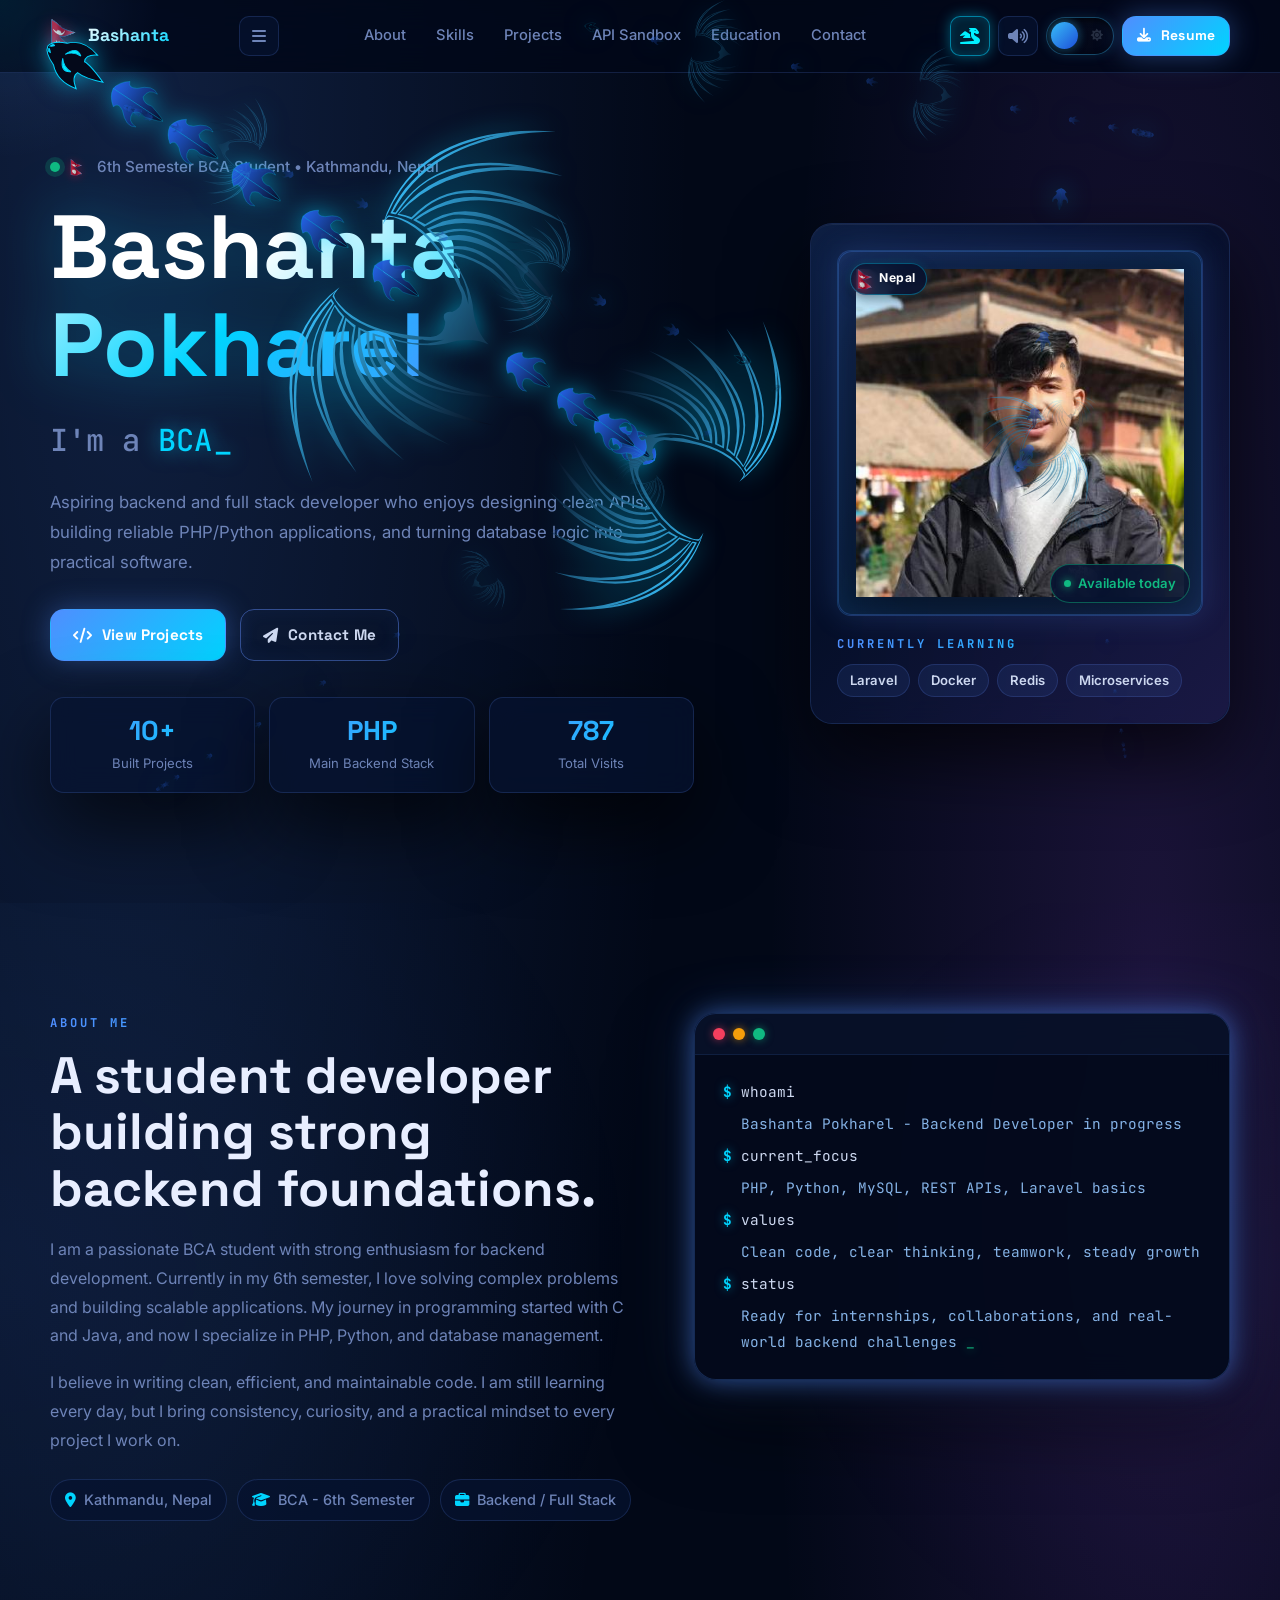
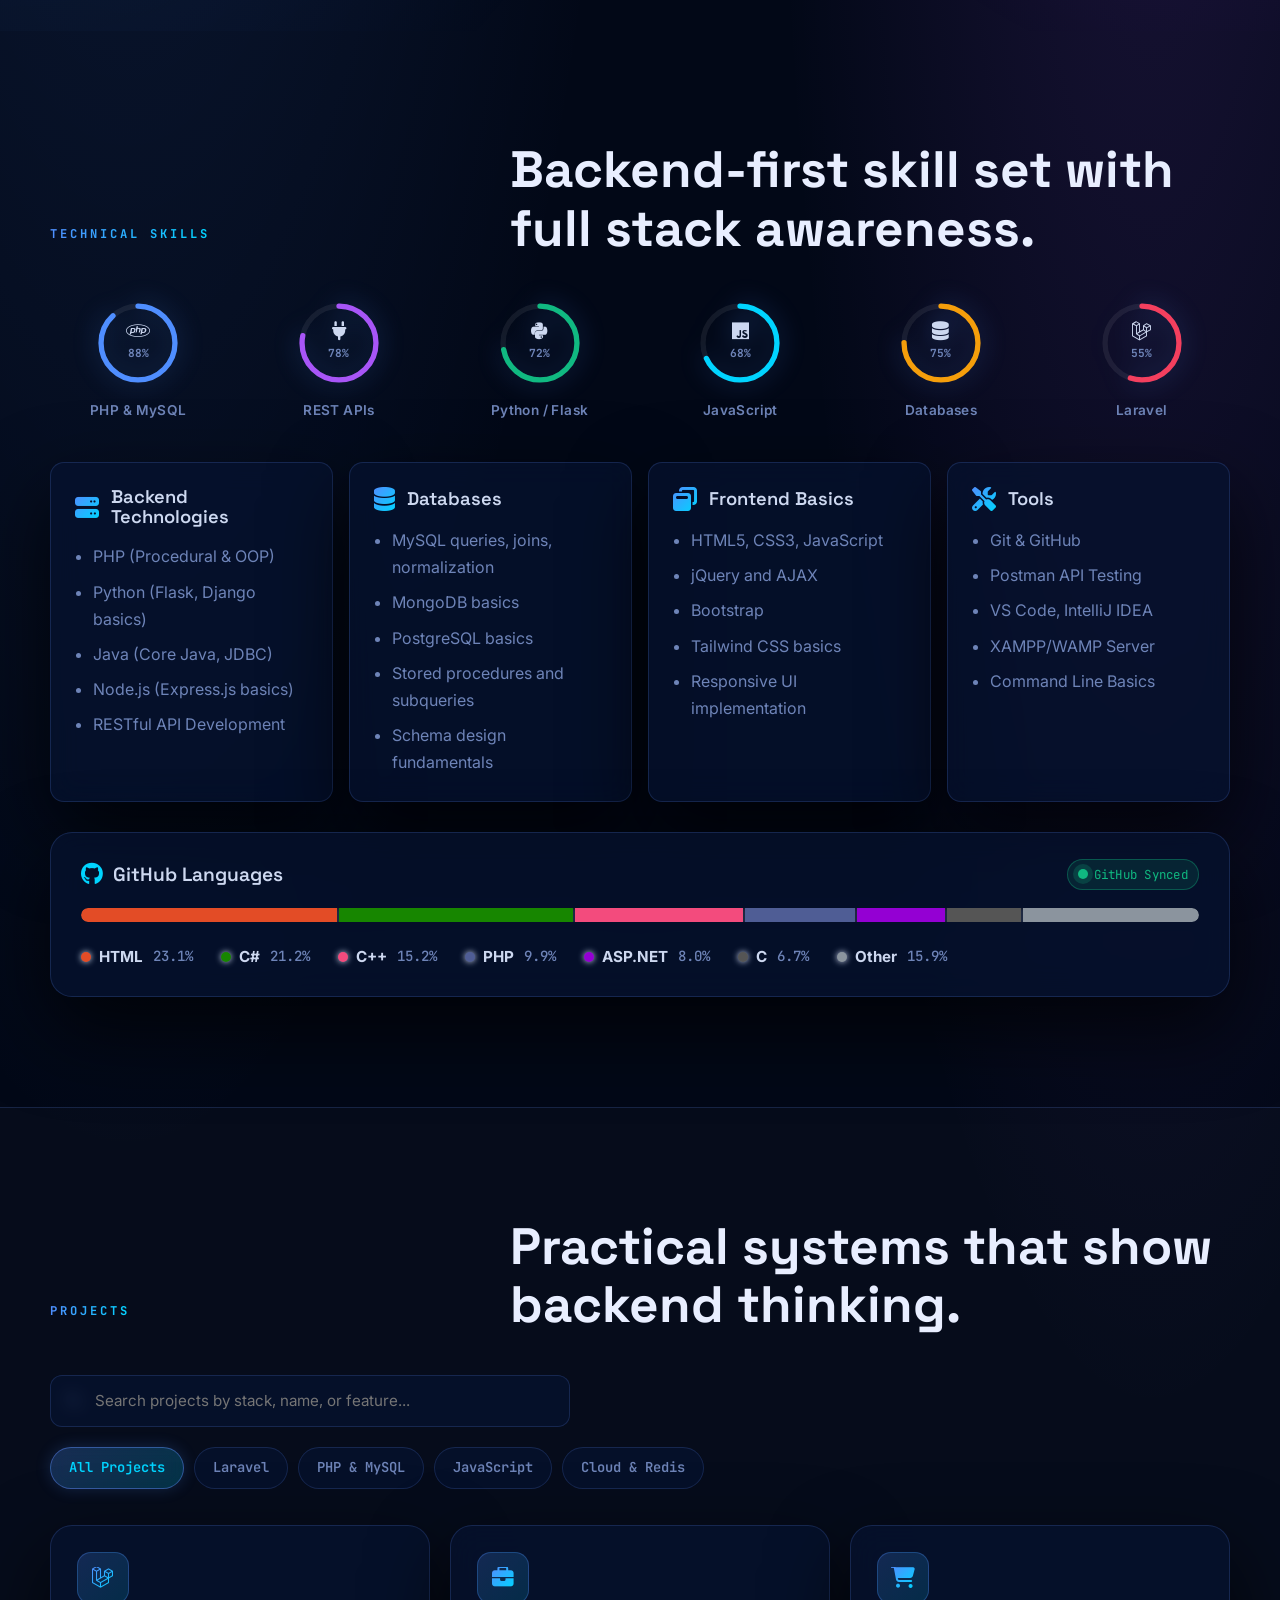
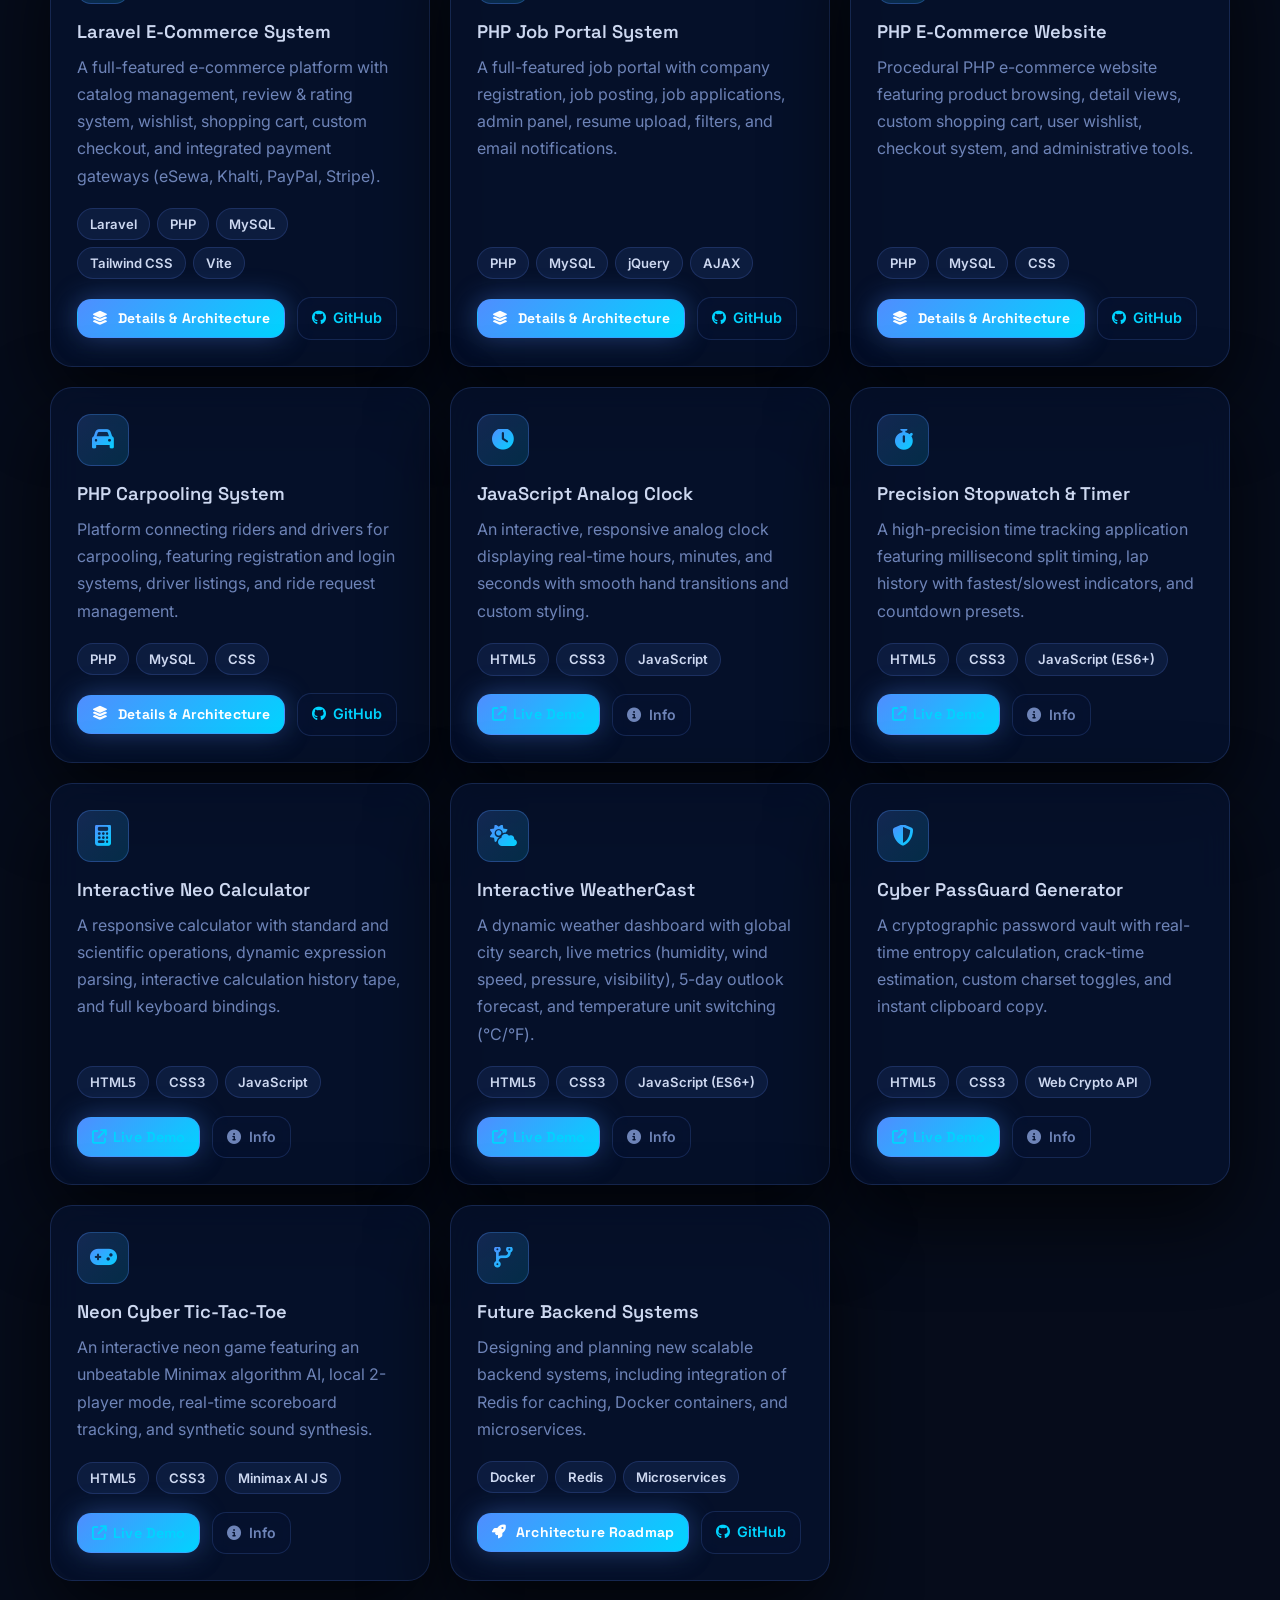
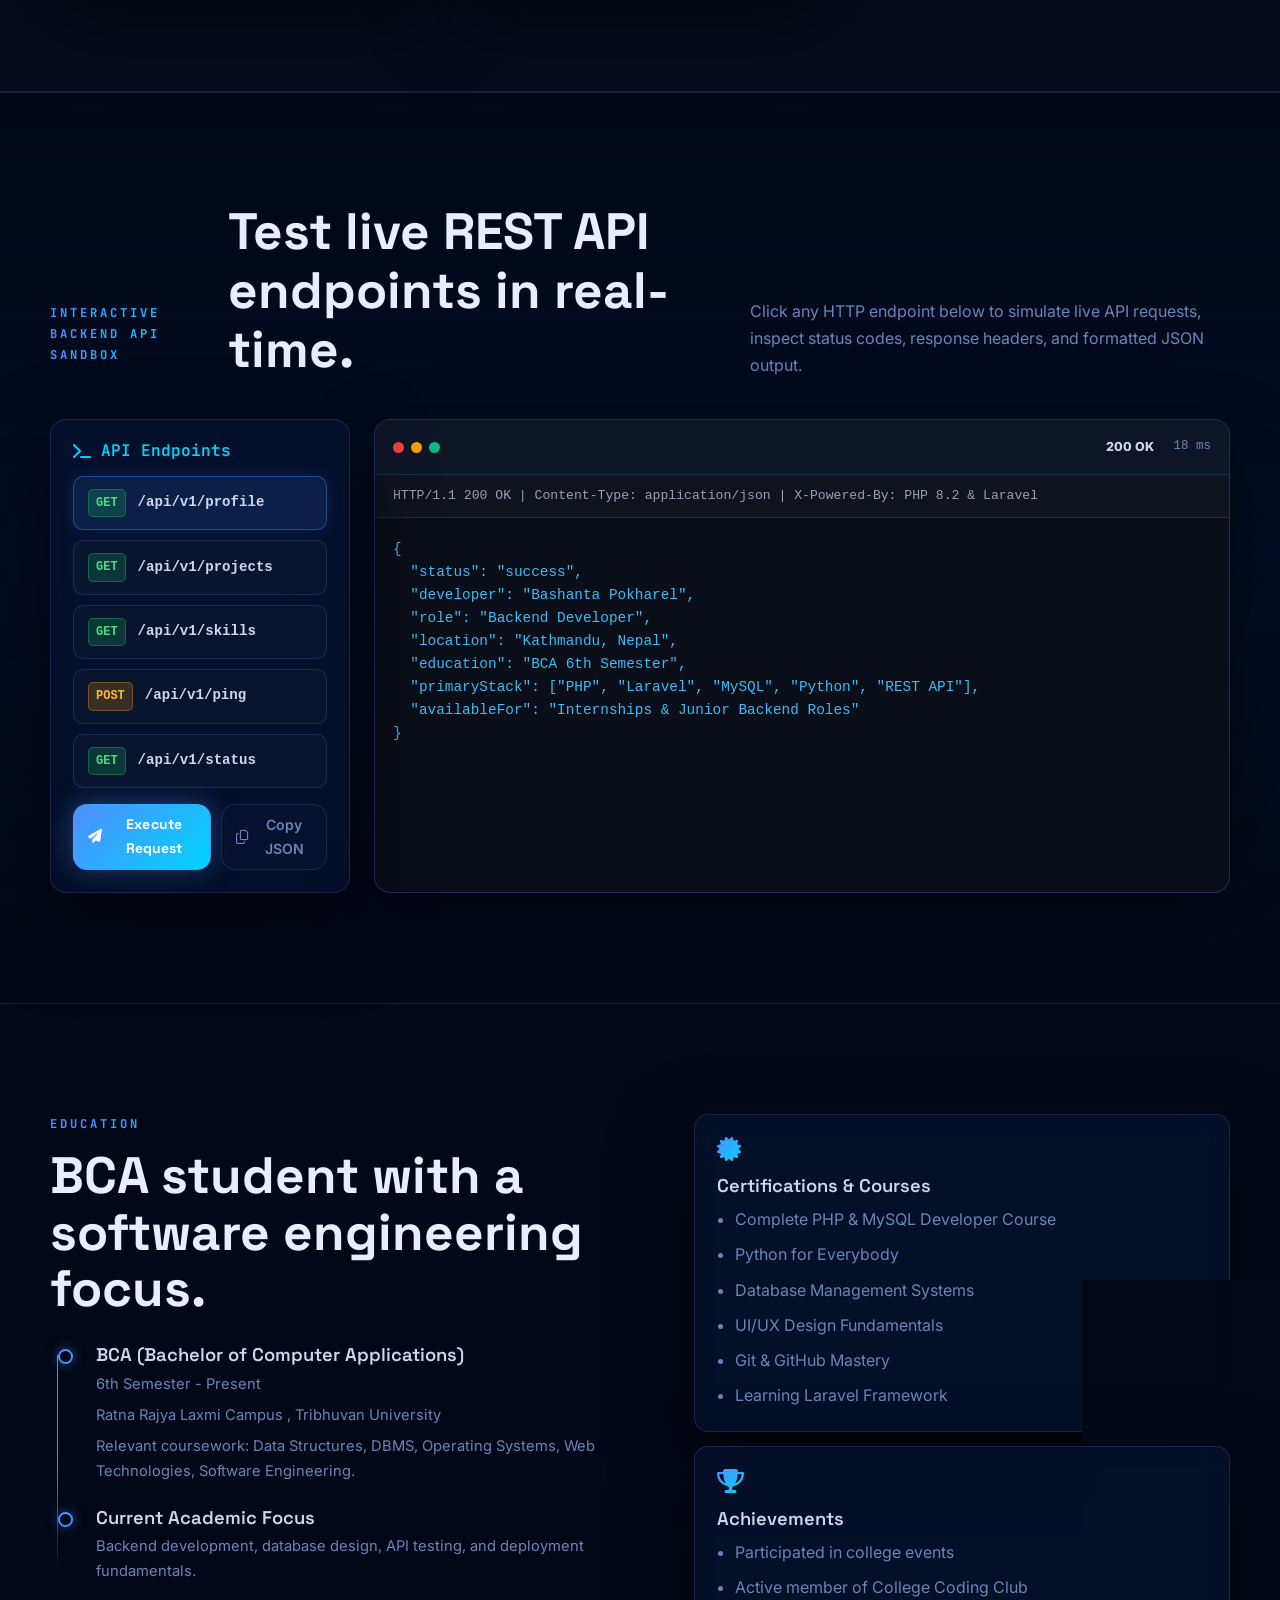
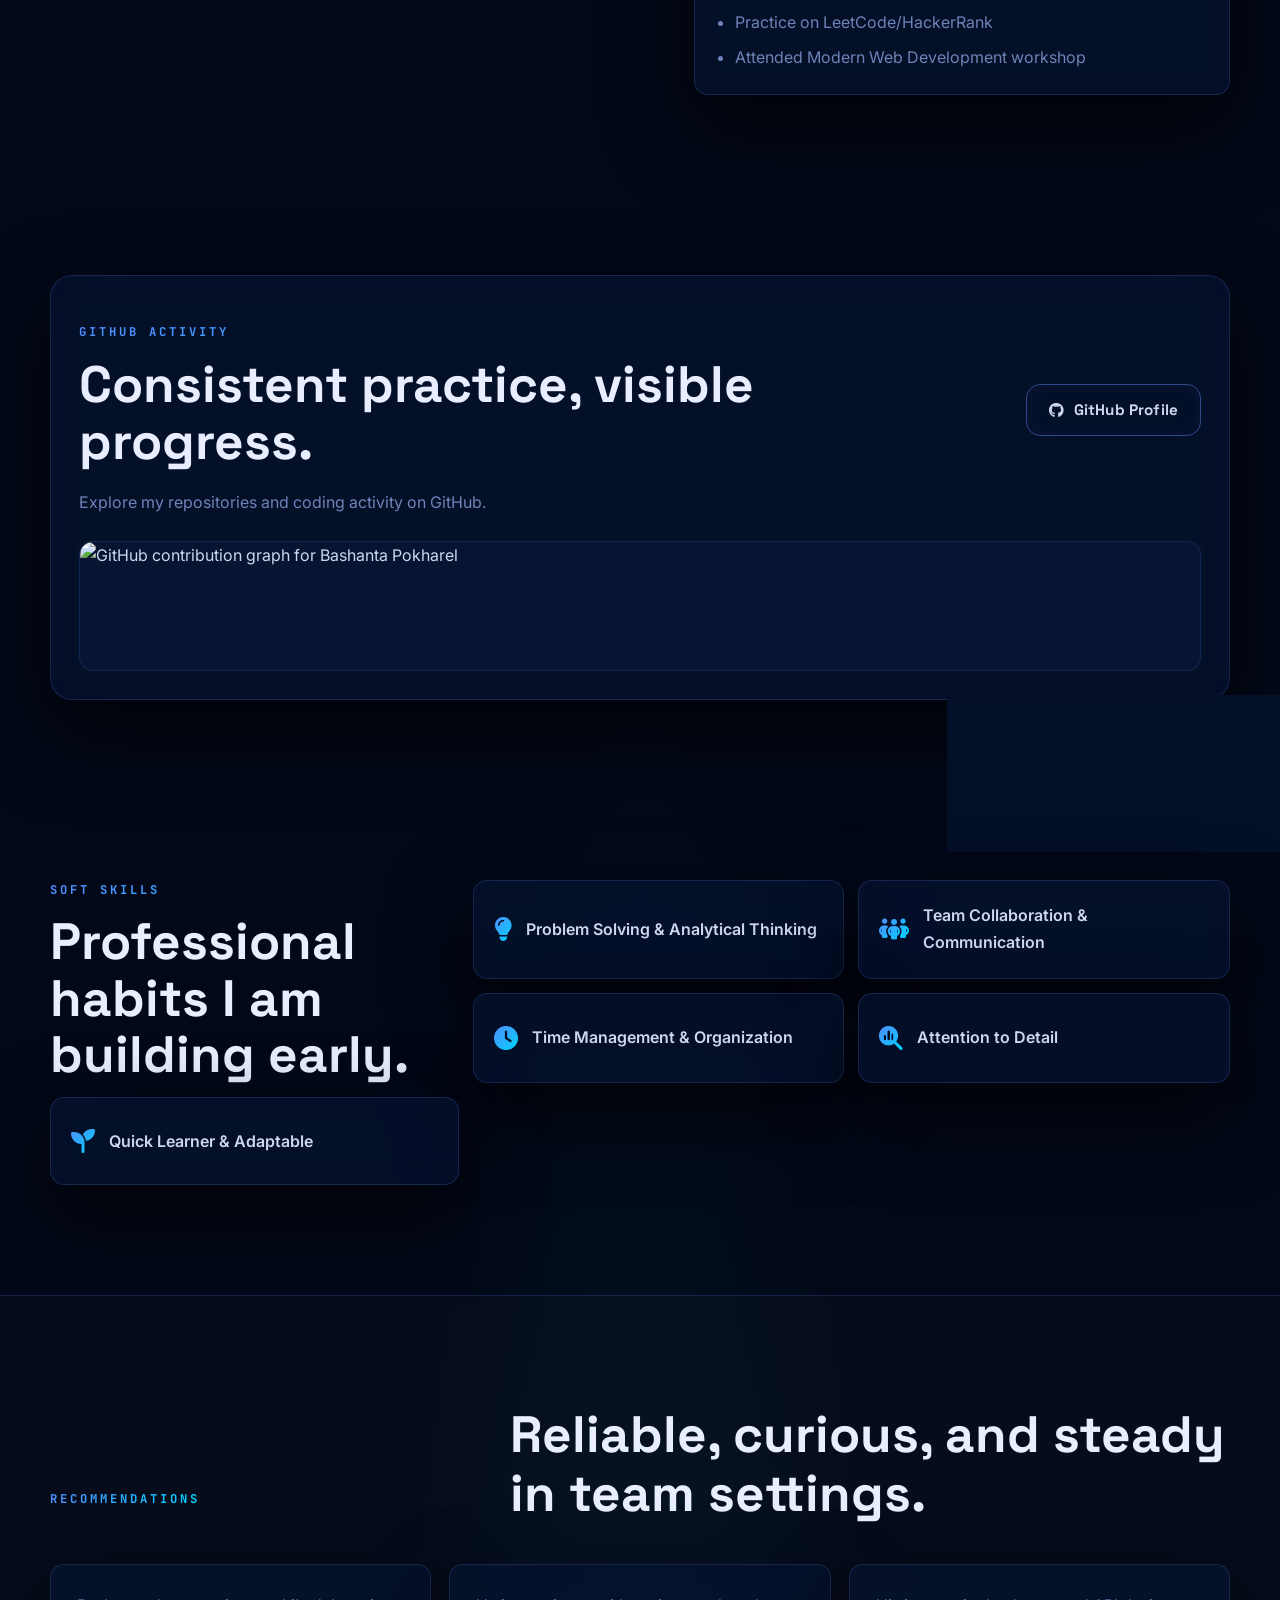
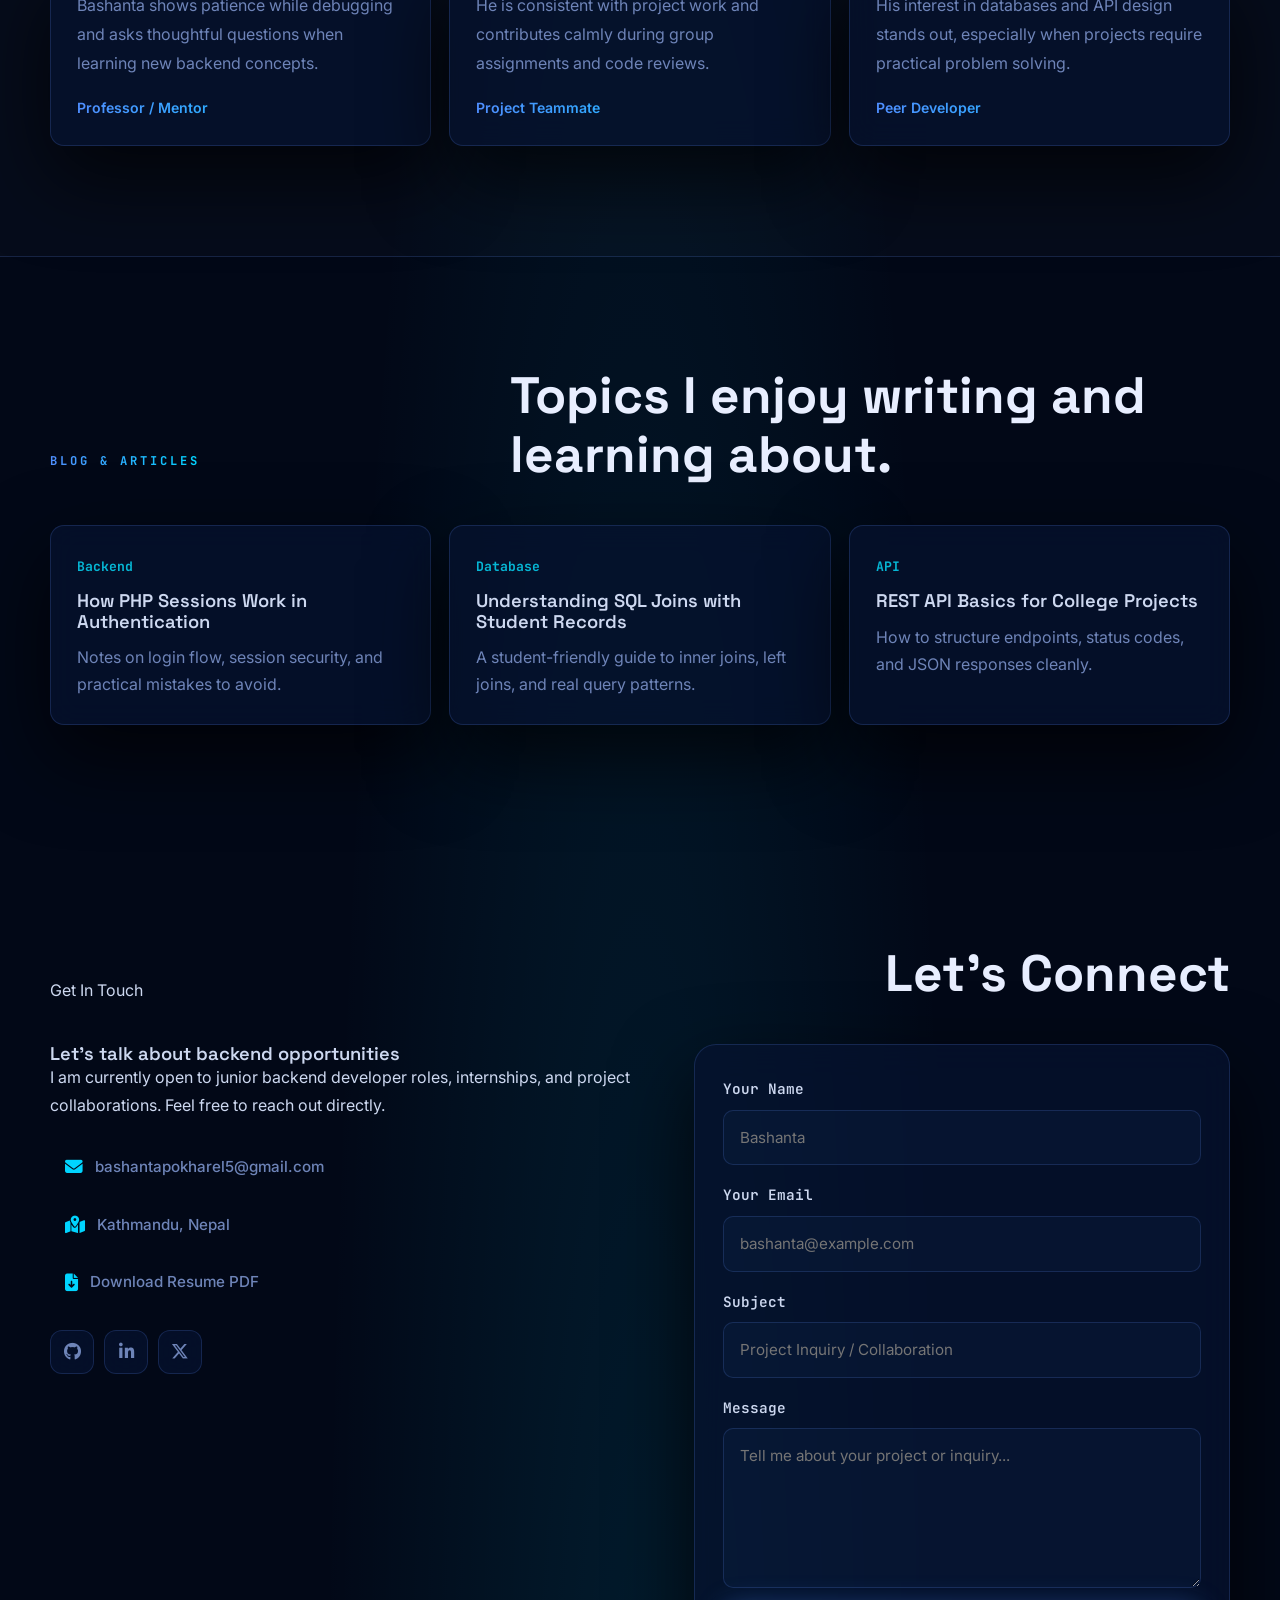
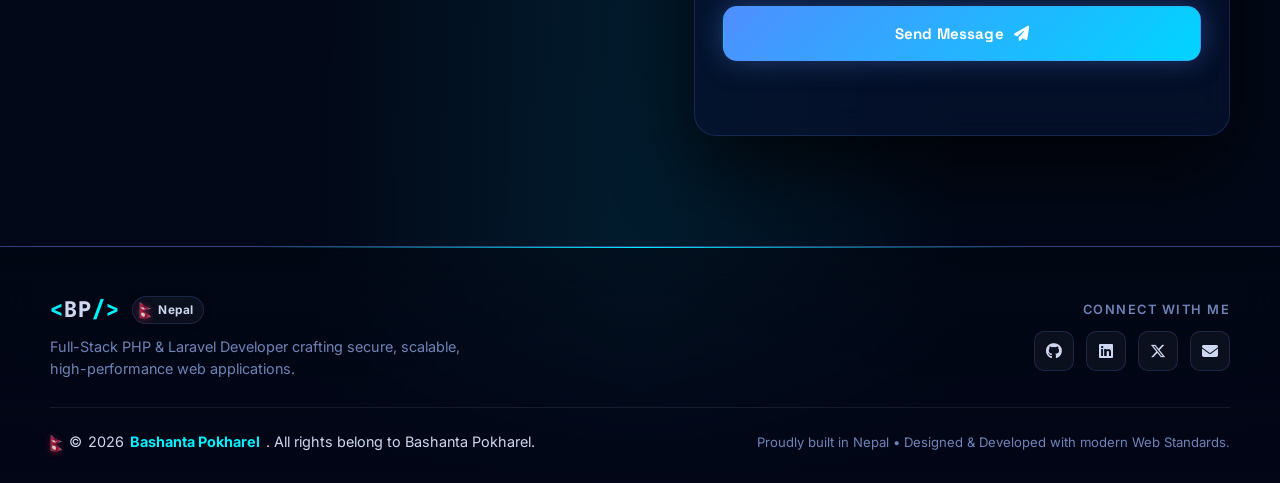
==== commit e2075c85: "Fix dragon cursor visibility on Windows by removing prefers-reduced-motion blocker and adding dual S" ====
--- a/index.html
+++ b/index.html
@@ -1254,7 +1254,7 @@
     </div>
 
     <!-- Dragon Creature Cursor -->
-    <svg id="dragon-cursor-canvas" class="dragon-cursor-canvas" xmlns="http://www.w3.org/2000/svg" xmlns:xlink="http://www.w3.org/1999/xlink" aria-hidden="true">
+    <svg id="dragon-cursor-canvas" class="dragon-cursor-canvas" xmlns="http://www.w3.org/2000/svg" xmlns:xlink="http://www.w3.org/1999/xlink" width="100%" height="100%" aria-hidden="true">
       <defs>
         <!-- Head / Cabeza -->
         <g id="Cabeza" transform="matrix(1, 0, 0, 1, 0, 0)">
--- a/style.css
+++ b/style.css
@@ -2533,11 +2533,14 @@
   left: 0;
   width: 100vw;
   height: 100vh;
+  width: 100%;
+  height: 100%;
   pointer-events: none;
   z-index: 9999;
   overflow: hidden;
   filter: drop-shadow(0 0 12px rgba(0, 212, 255, 0.6));
   transition: opacity 0.4s ease, filter 0.3s ease;
+  display: block;
 }
 
 /* Dark Theme Dragon Colors (Luminous Cyber Leviathan) */
@@ -2604,13 +2607,6 @@
 }
 [data-theme="light"] .dragon-spine-path {
   stroke: none;
-}
-
-/* Responsive & Accessibility */
-@media (prefers-reduced-motion: reduce) {
-  .dragon-cursor-canvas {
-    display: none !important;
-  }
 }
 
 /* ======================================
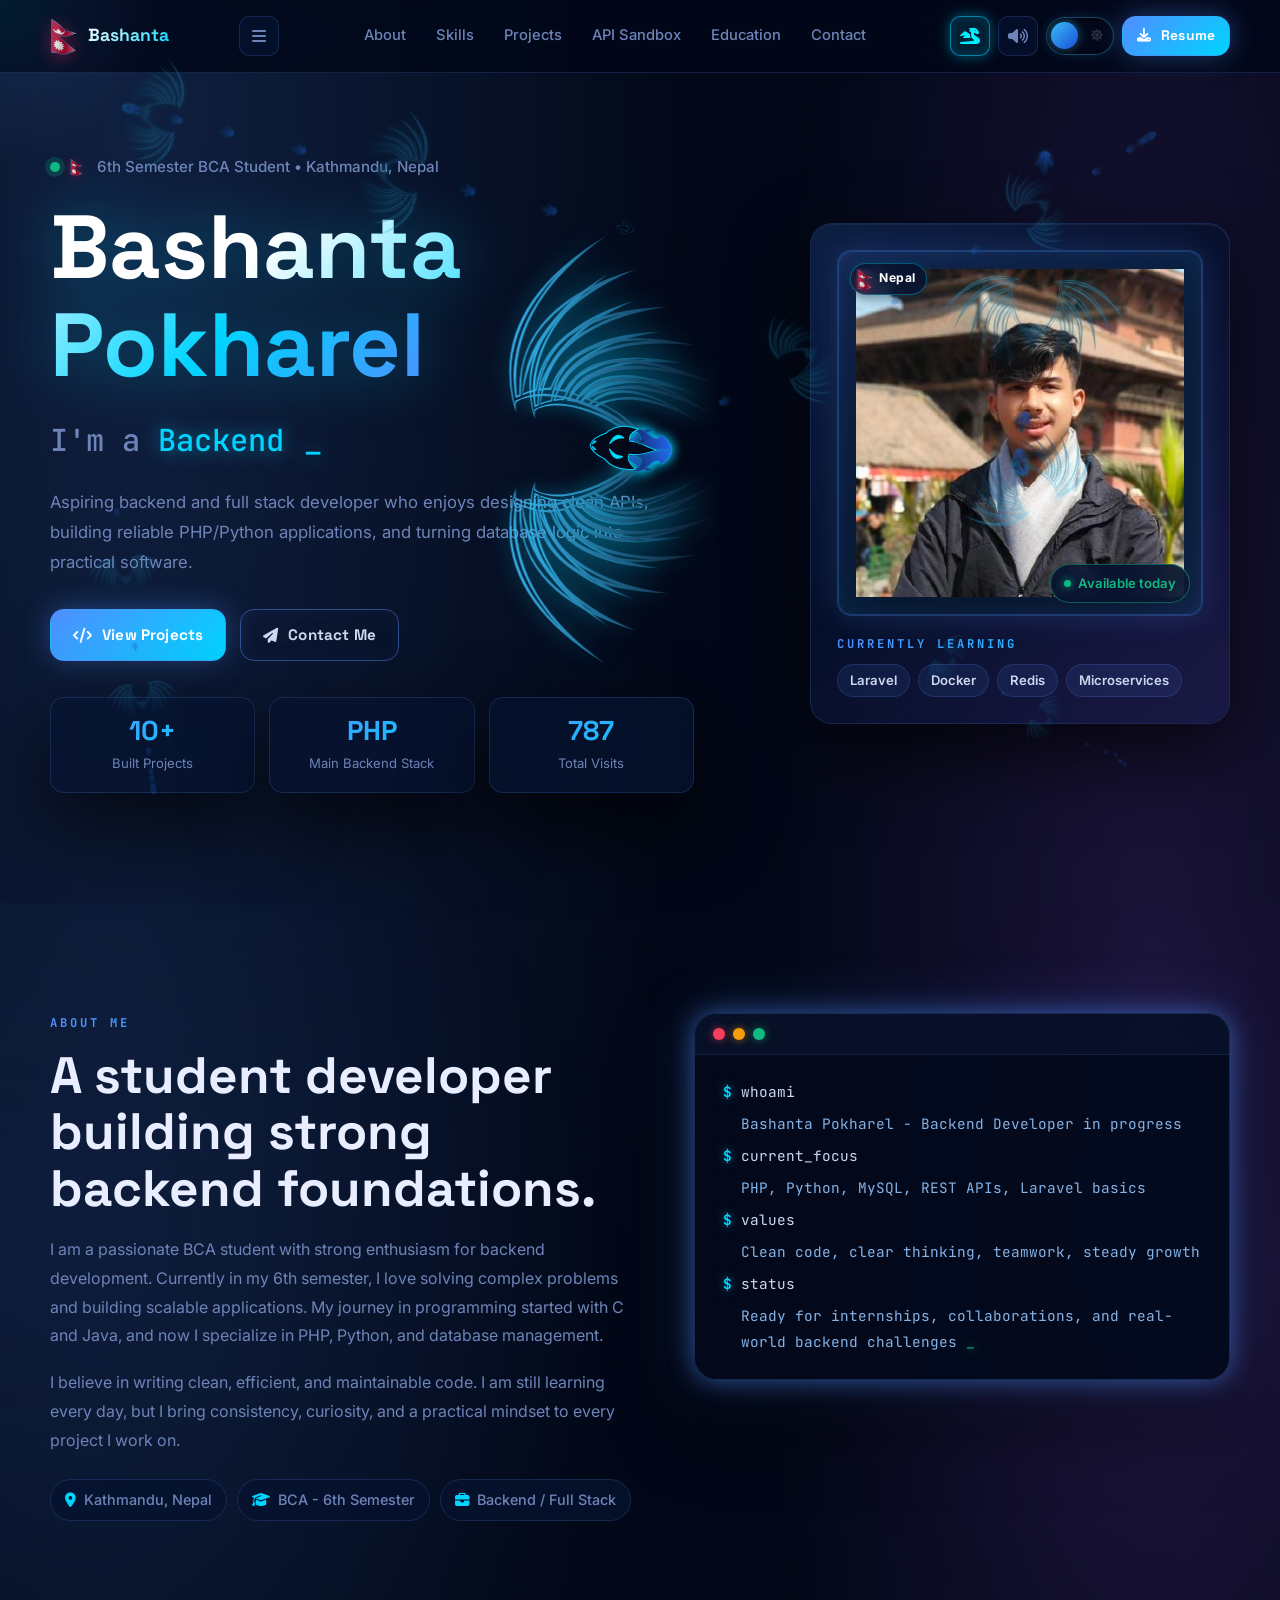
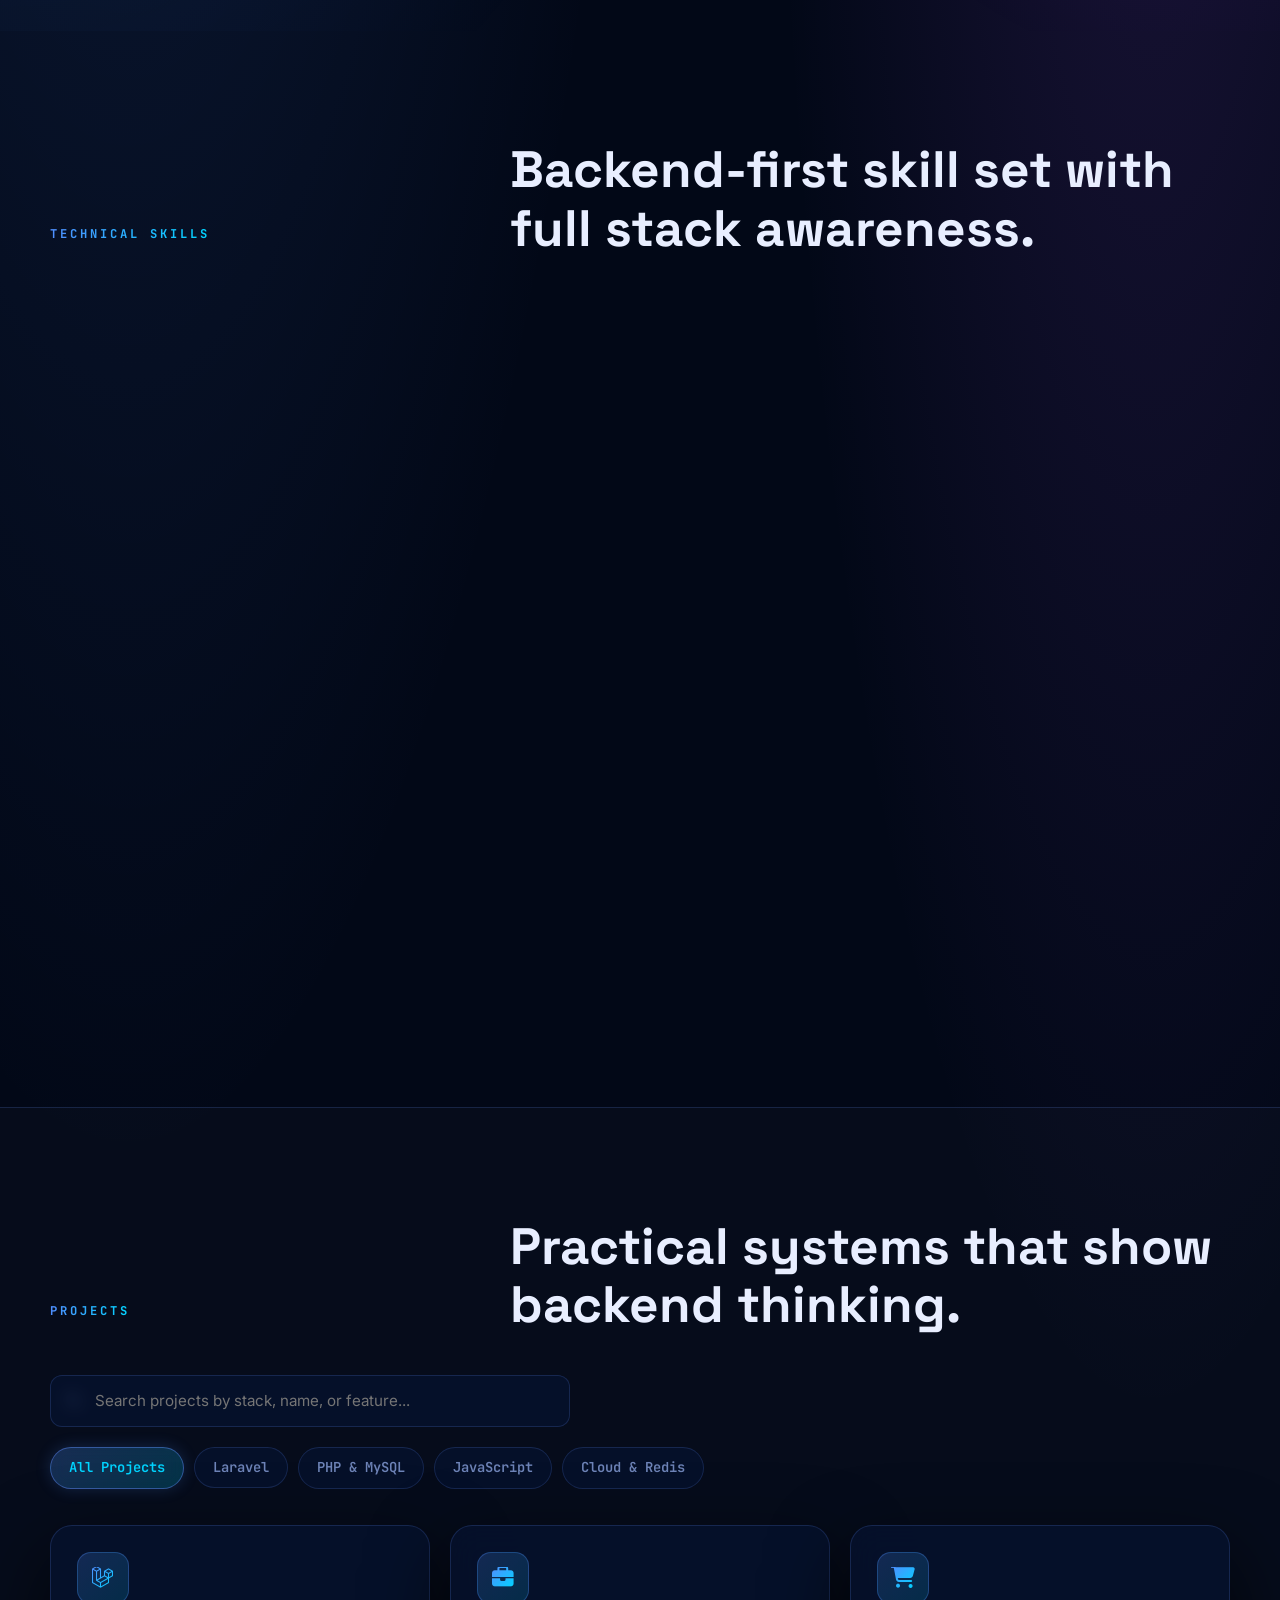
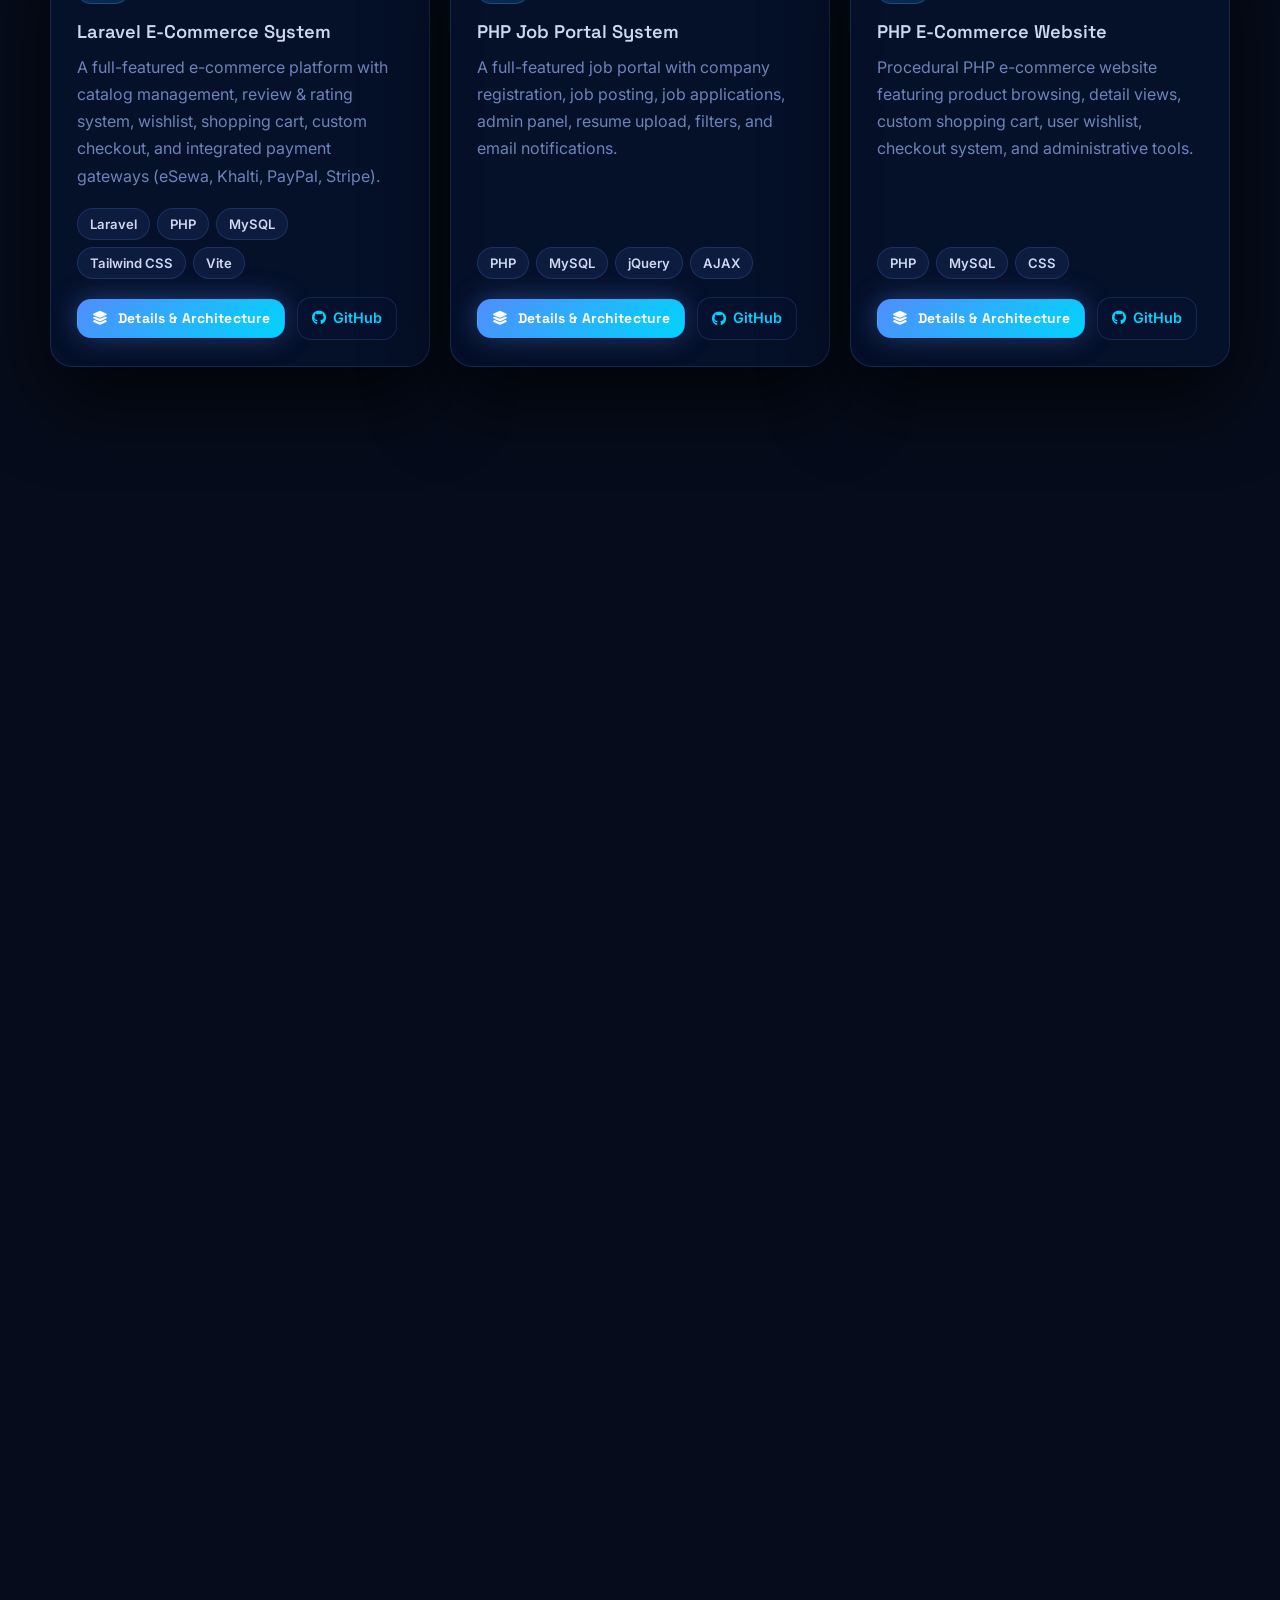
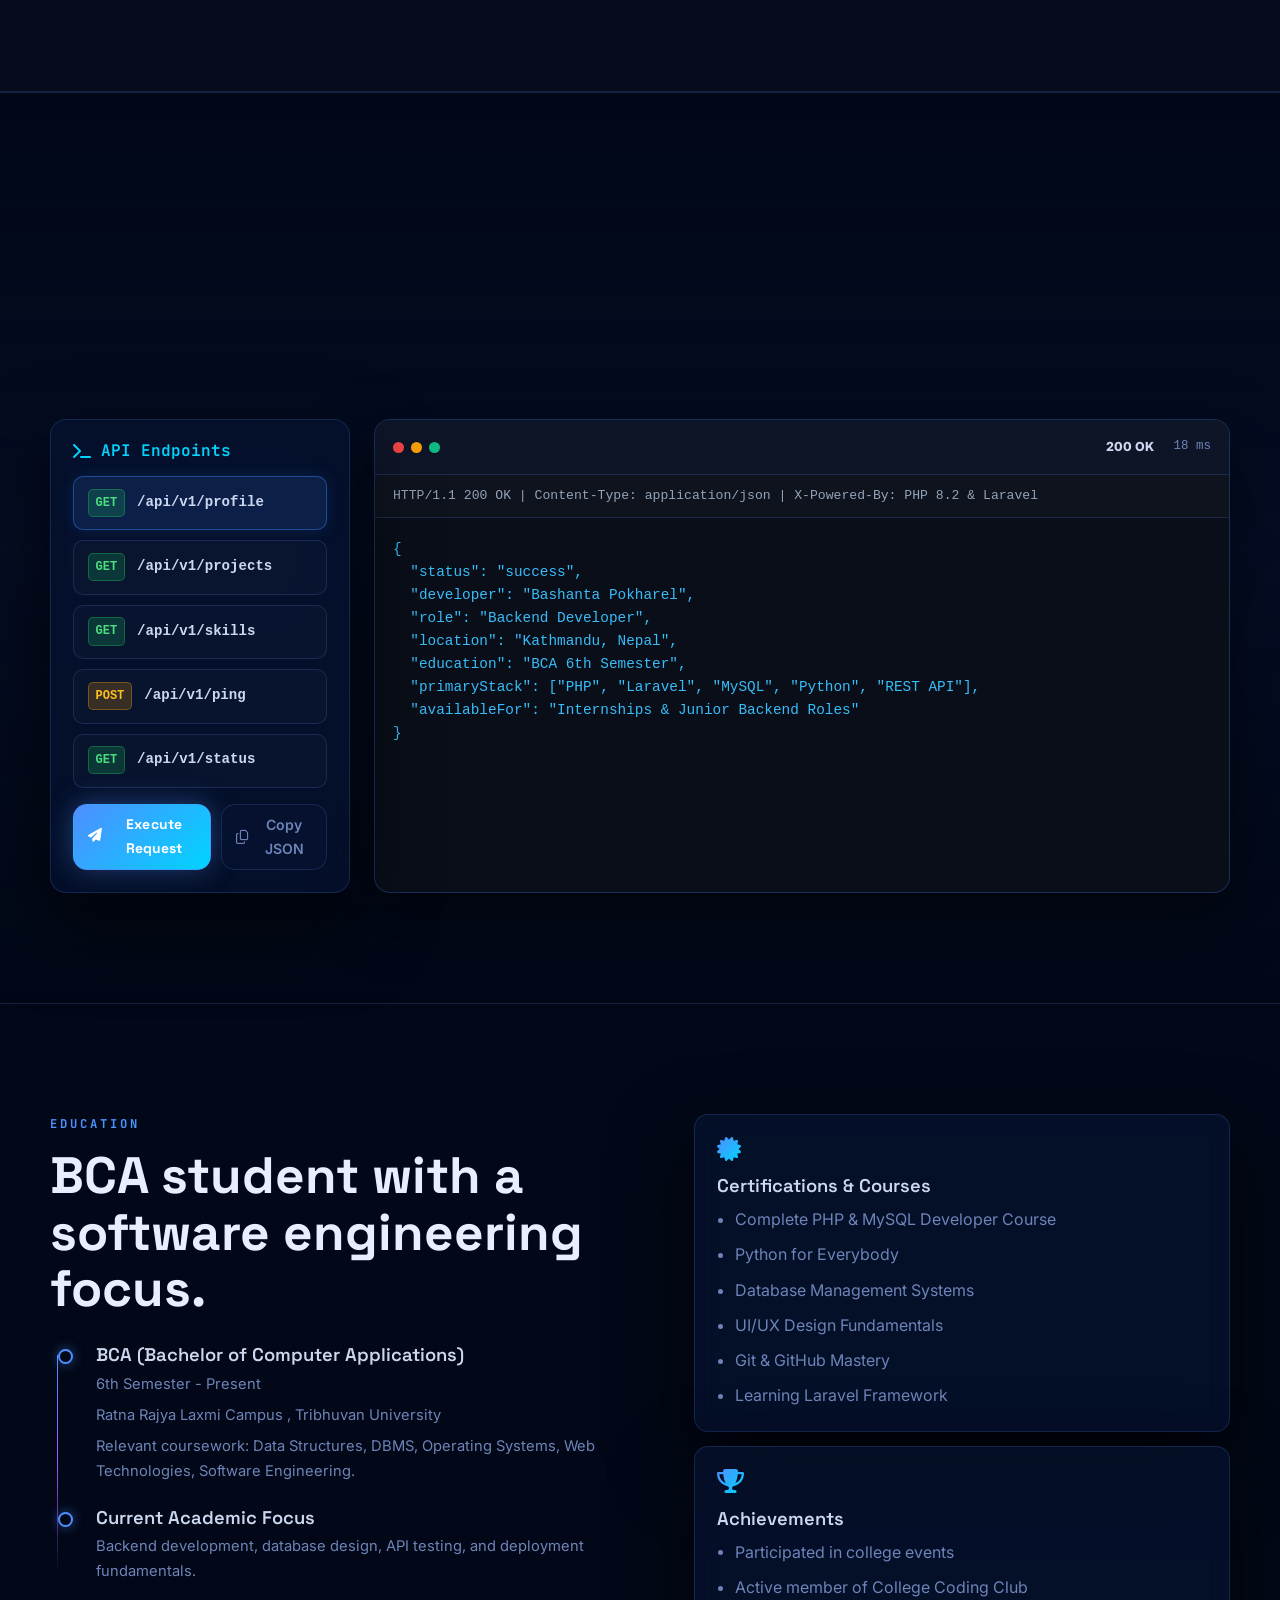
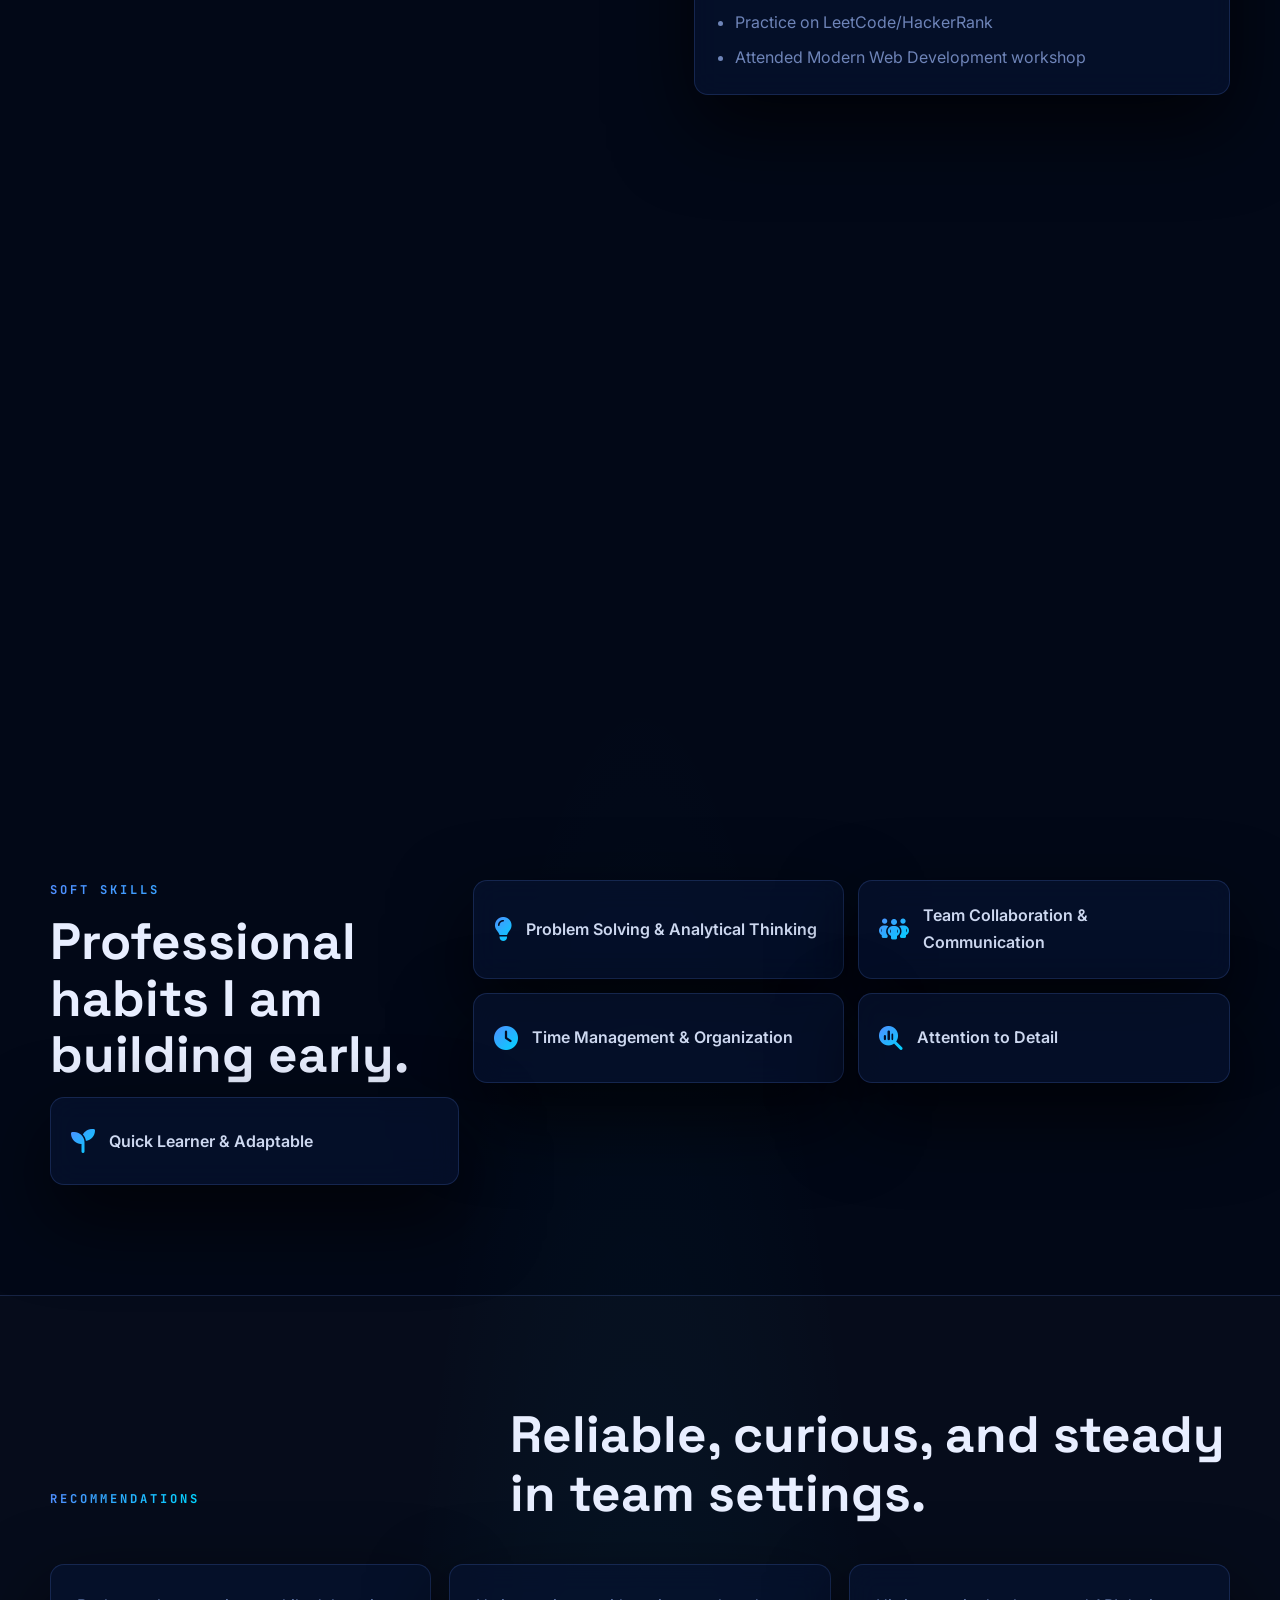
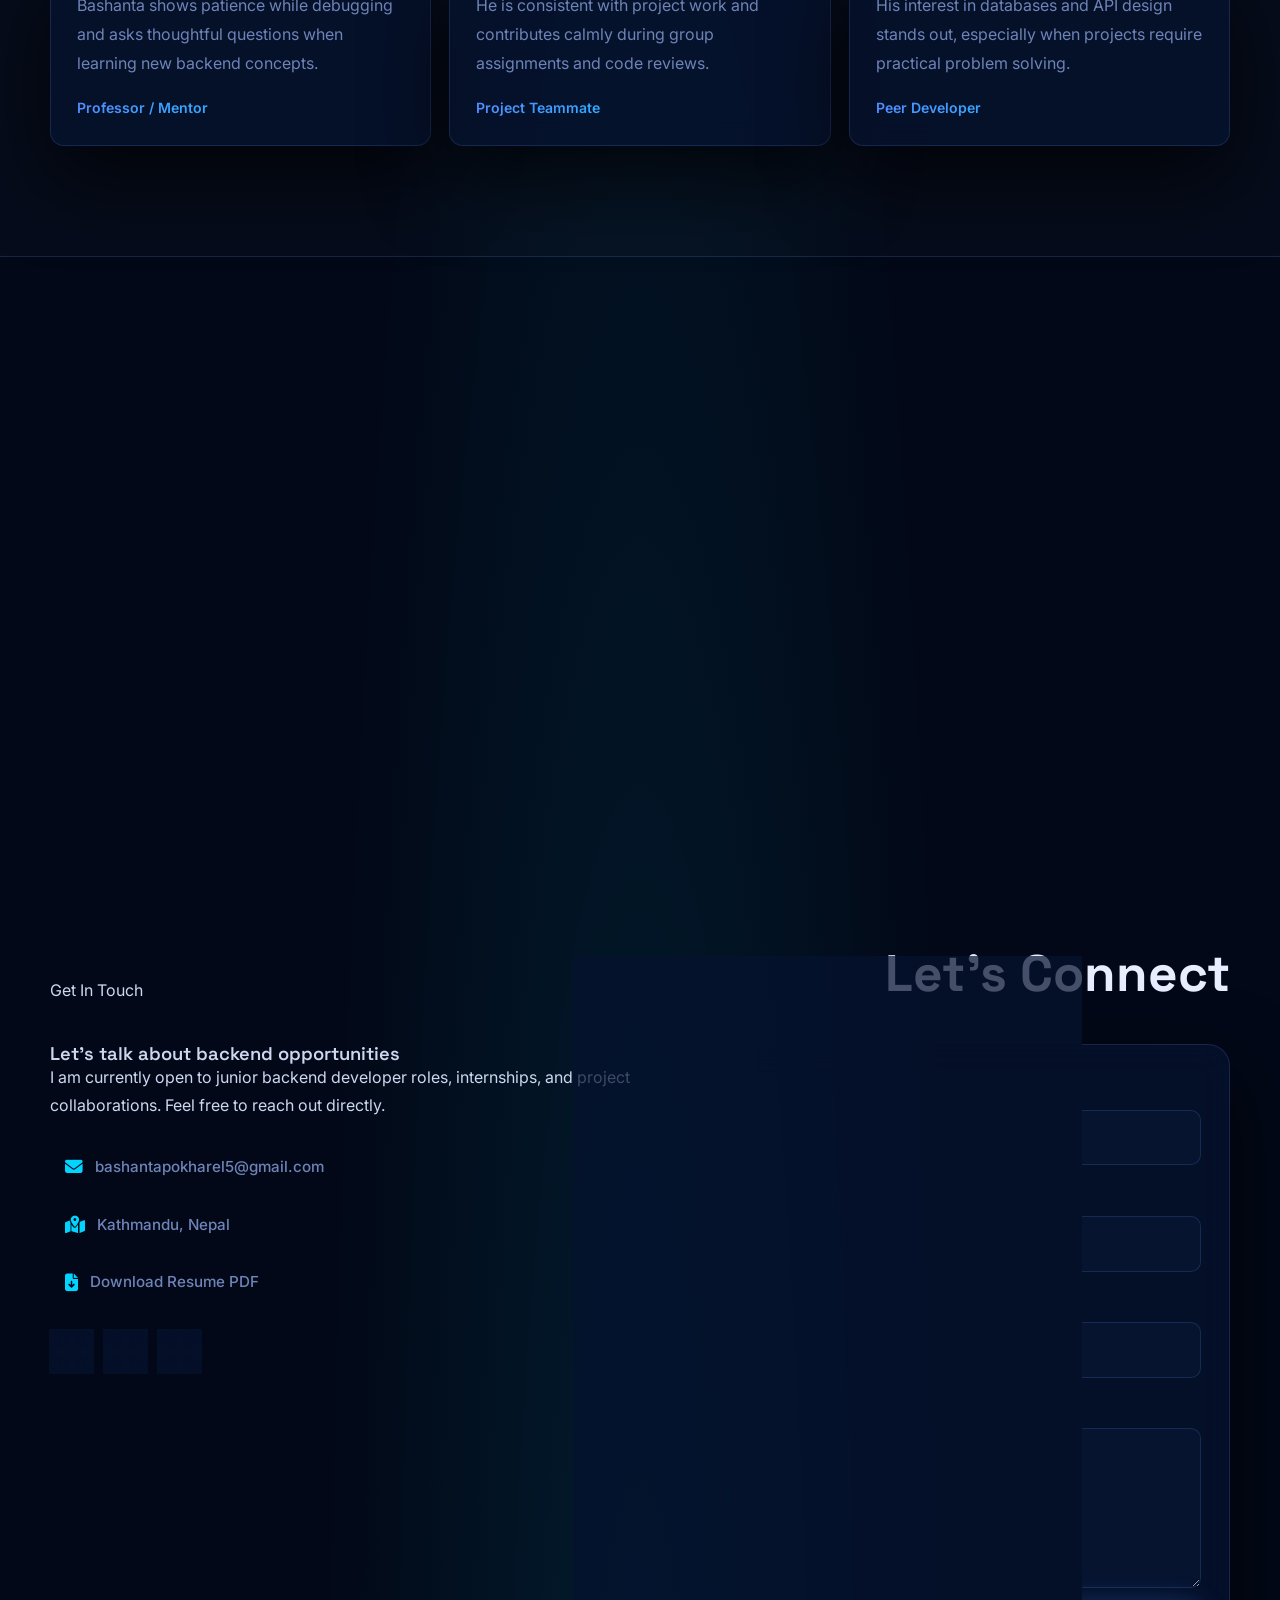
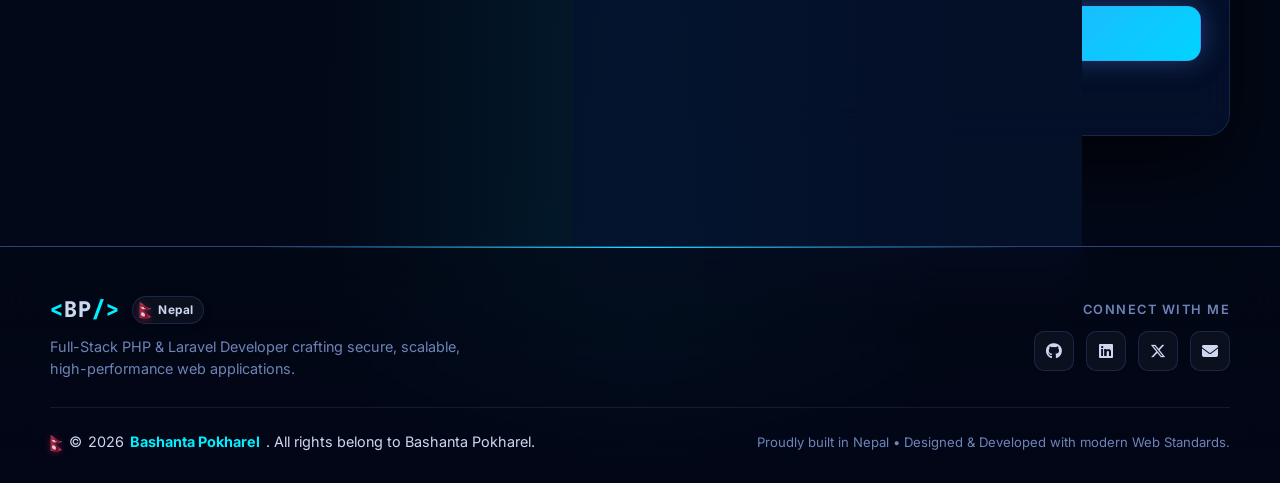
==== commit 20ae8650: "Fix Windows dragon cursor: fix unclosed dragon-screen SVG tag, bump asset versions to v=6.0, optimiz" ====
--- a/index.html
+++ b/index.html
@@ -40,7 +40,7 @@
       rel="stylesheet"
       href="https://cdnjs.cloudflare.com/ajax/libs/font-awesome/6.5.2/css/all.min.css"
     />
-    <link rel="stylesheet" href="style.css?v=5.0" />
+    <link rel="stylesheet" href="style.css?v=6.0" />
     <script>
       (function () {
         var t = localStorage.getItem("theme") || "dark";
@@ -1330,10 +1330,10 @@
           />
         </g>
       </defs>
-      <g id="dragon-screen" />
+      <g id="dragon-screen"></g>
     </svg>
 
     <div class="cyber-cursor" id="cyber-cursor" aria-hidden="true"></div>
-    <script src="script.js?v=5.0" defer></script>
+    <script src="script.js?v=6.0" defer></script>
   </body>
 </html>
--- a/style.css
+++ b/style.css
@@ -2531,15 +2531,11 @@
   position: fixed;
   top: 0;
   left: 0;
-  width: 100vw;
-  height: 100vh;
   width: 100%;
   height: 100%;
   pointer-events: none;
   z-index: 9999;
-  overflow: hidden;
-  filter: drop-shadow(0 0 12px rgba(0, 212, 255, 0.6));
-  transition: opacity 0.4s ease, filter 0.3s ease;
+  overflow: visible;
   display: block;
 }
 
@@ -2555,6 +2551,9 @@
   stroke: #00d4ff;
   stroke-width: 0.6px;
 }
+.dragon-wing-fill {
+  filter: drop-shadow(0 0 8px rgba(0, 212, 255, 0.5));
+}
 .dragon-grad-stop-0 {
   stop-color: #38bdf8;
   stop-opacity: 0.95;
@@ -2574,11 +2573,12 @@
 .dragon-spine-path {
   stroke: rgba(0, 212, 255, 0.35);
   stroke-width: 0.4px;
+  filter: drop-shadow(0 0 4px rgba(0, 212, 255, 0.4));
 }
 
 /* Light Theme Dragon Colors (Authentic Japanese/Chinese Sumi-e Ink Wash) */
 [data-theme="light"] .dragon-cursor-canvas {
-  filter: drop-shadow(0 4px 14px rgba(15, 23, 42, 0.35));
+  filter: none;
 }
 [data-theme="light"] .dragon-head-white {
   fill: #ffffff;
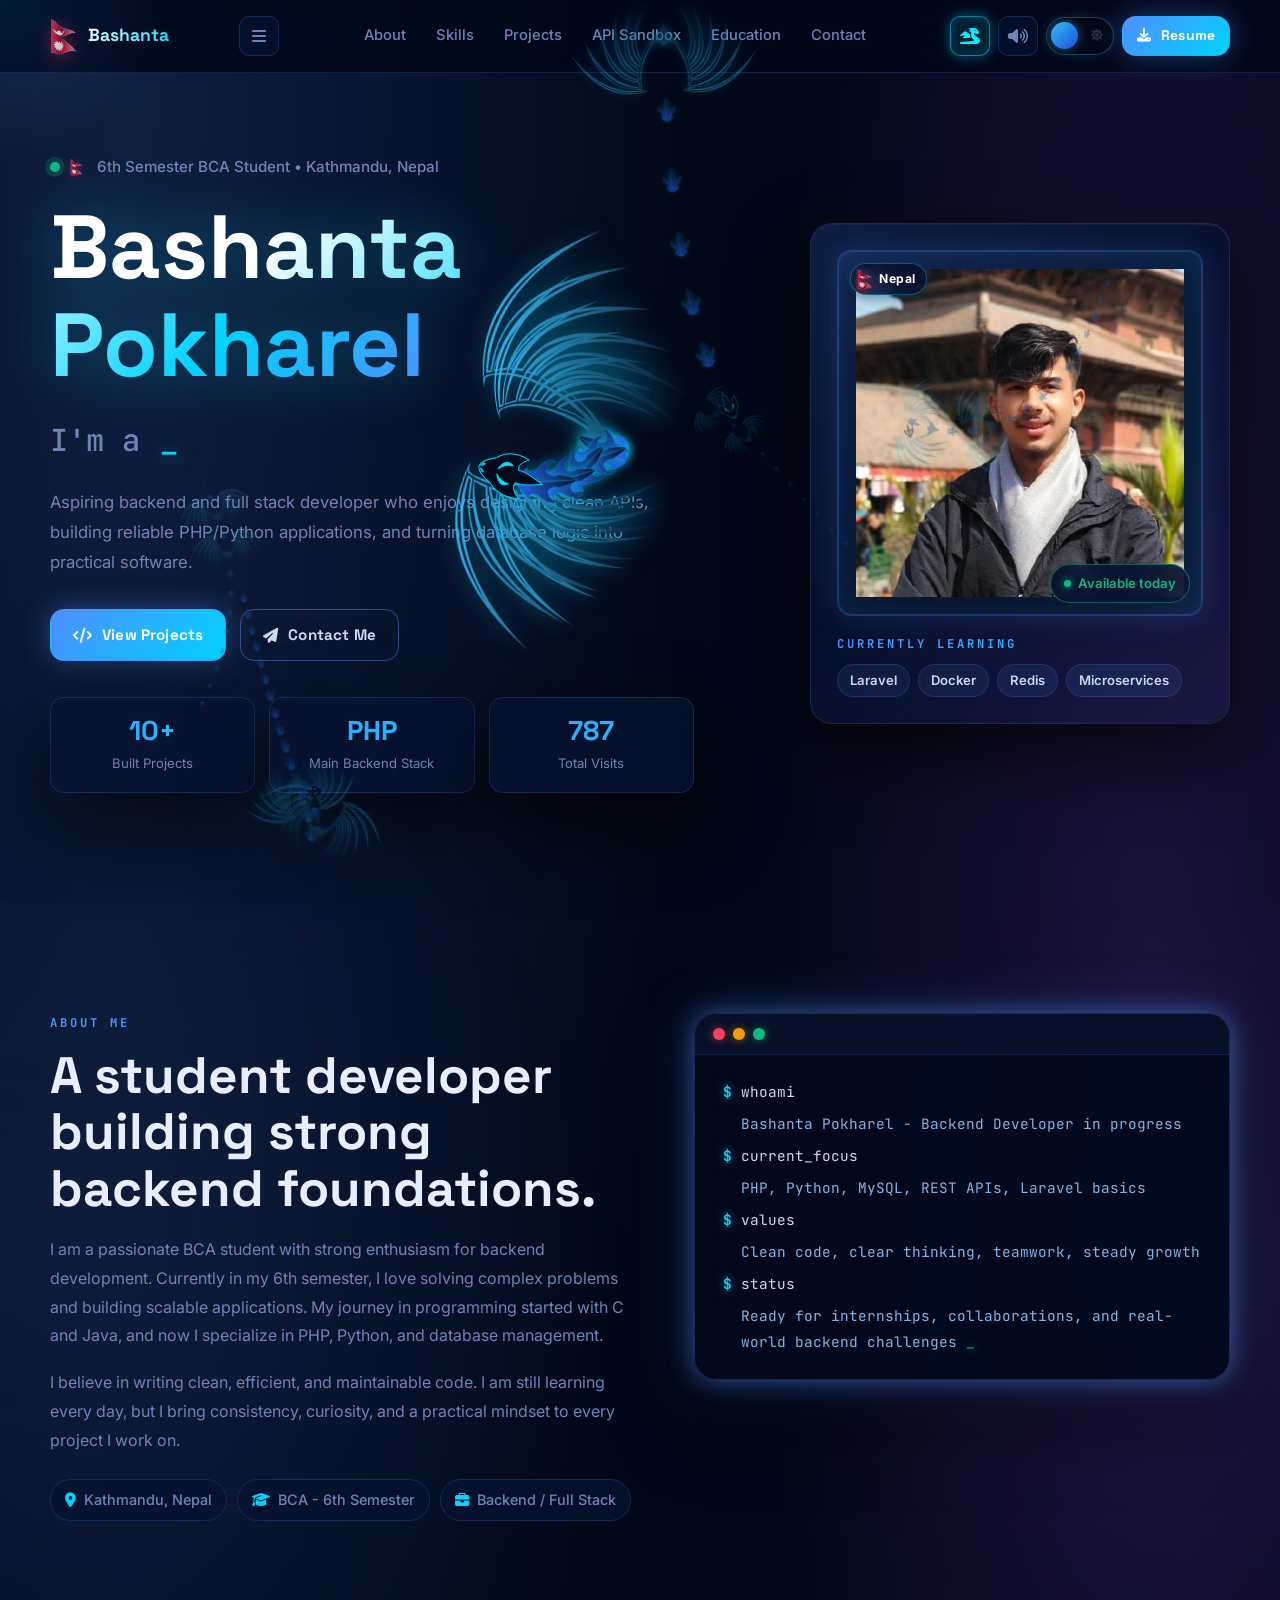
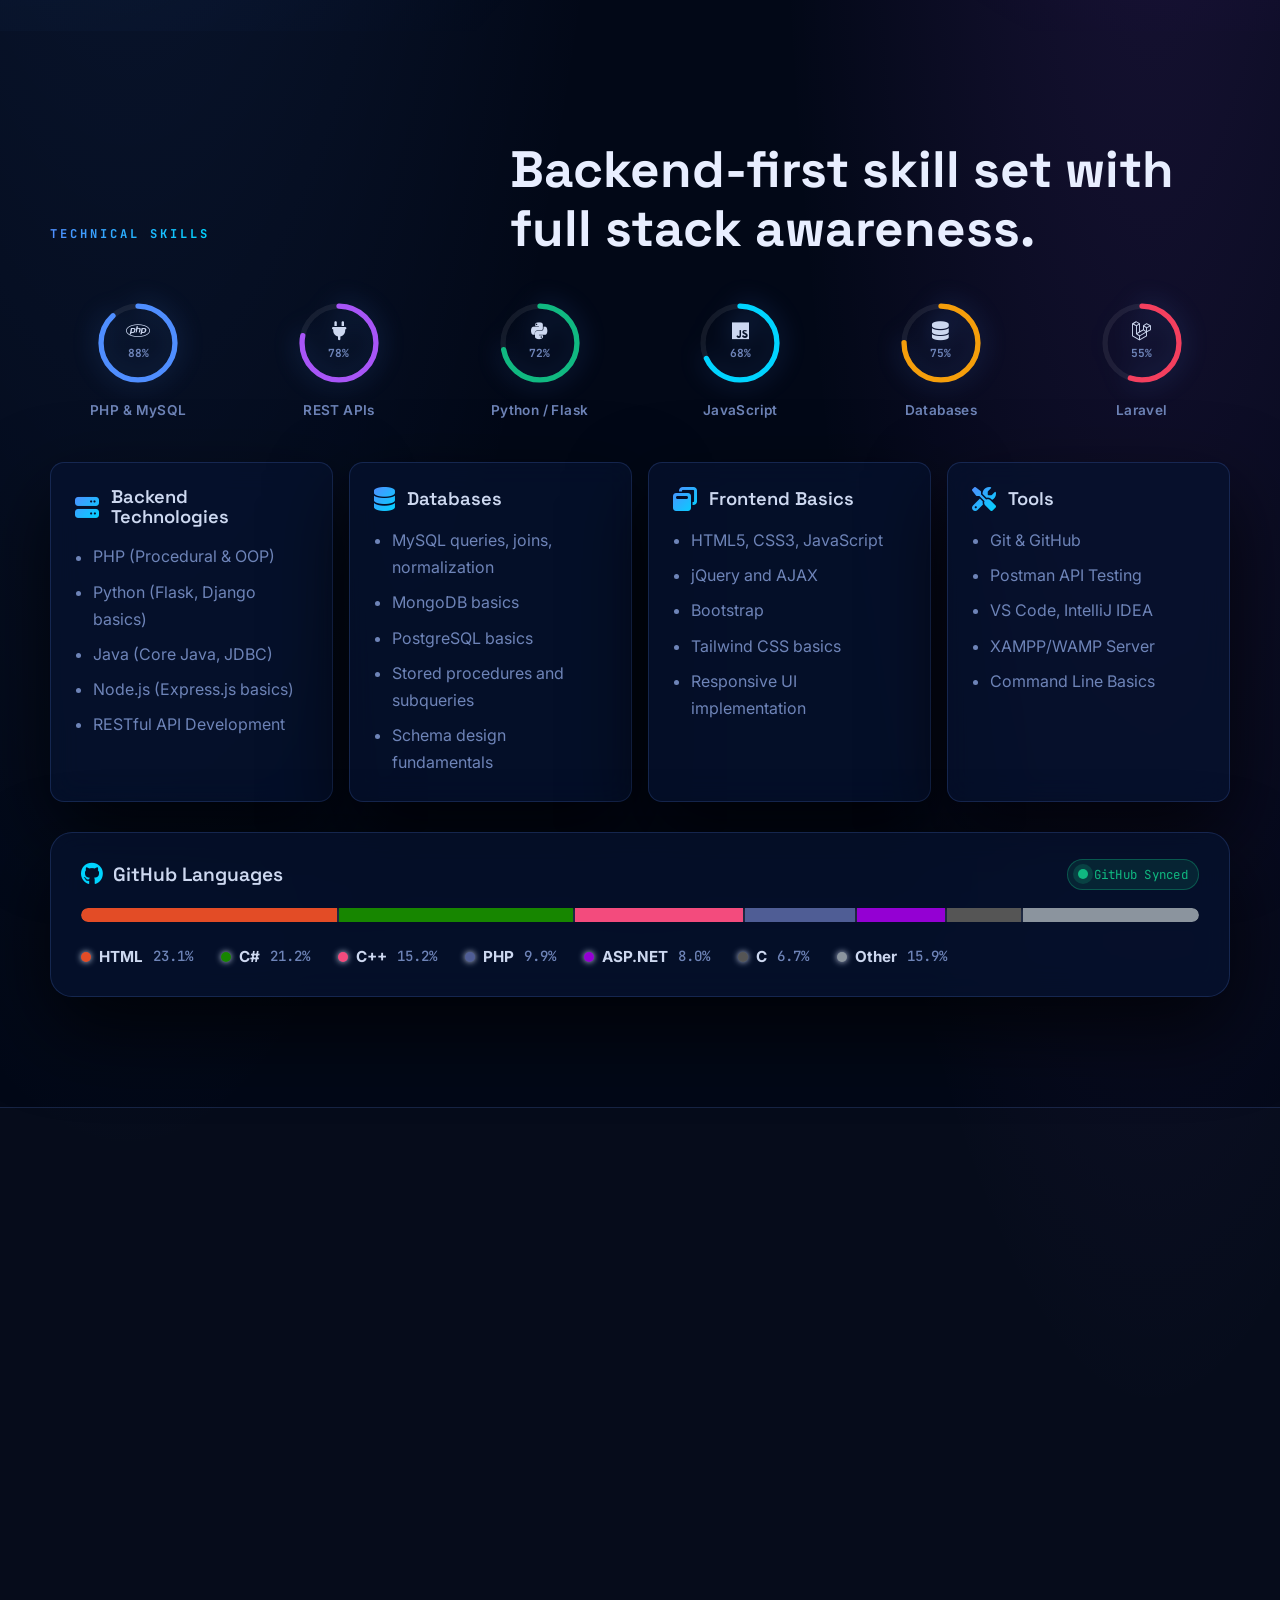
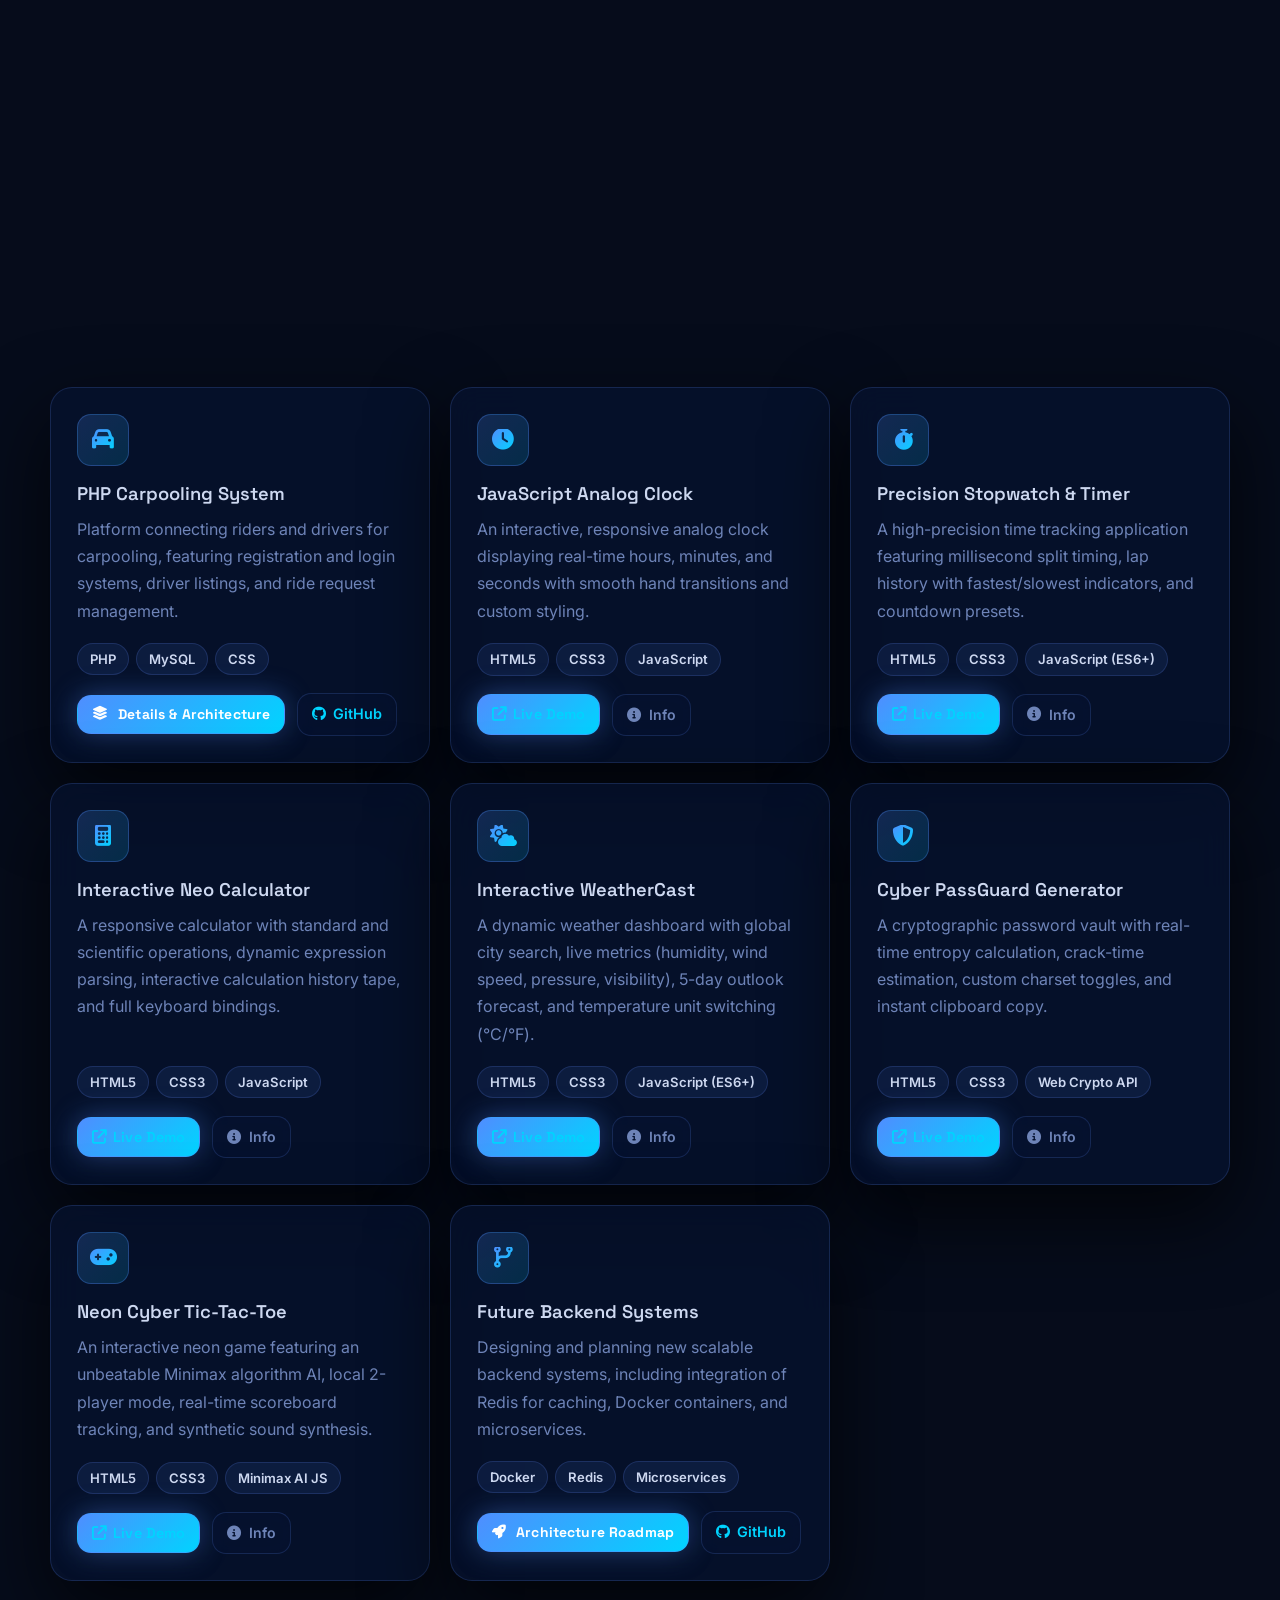
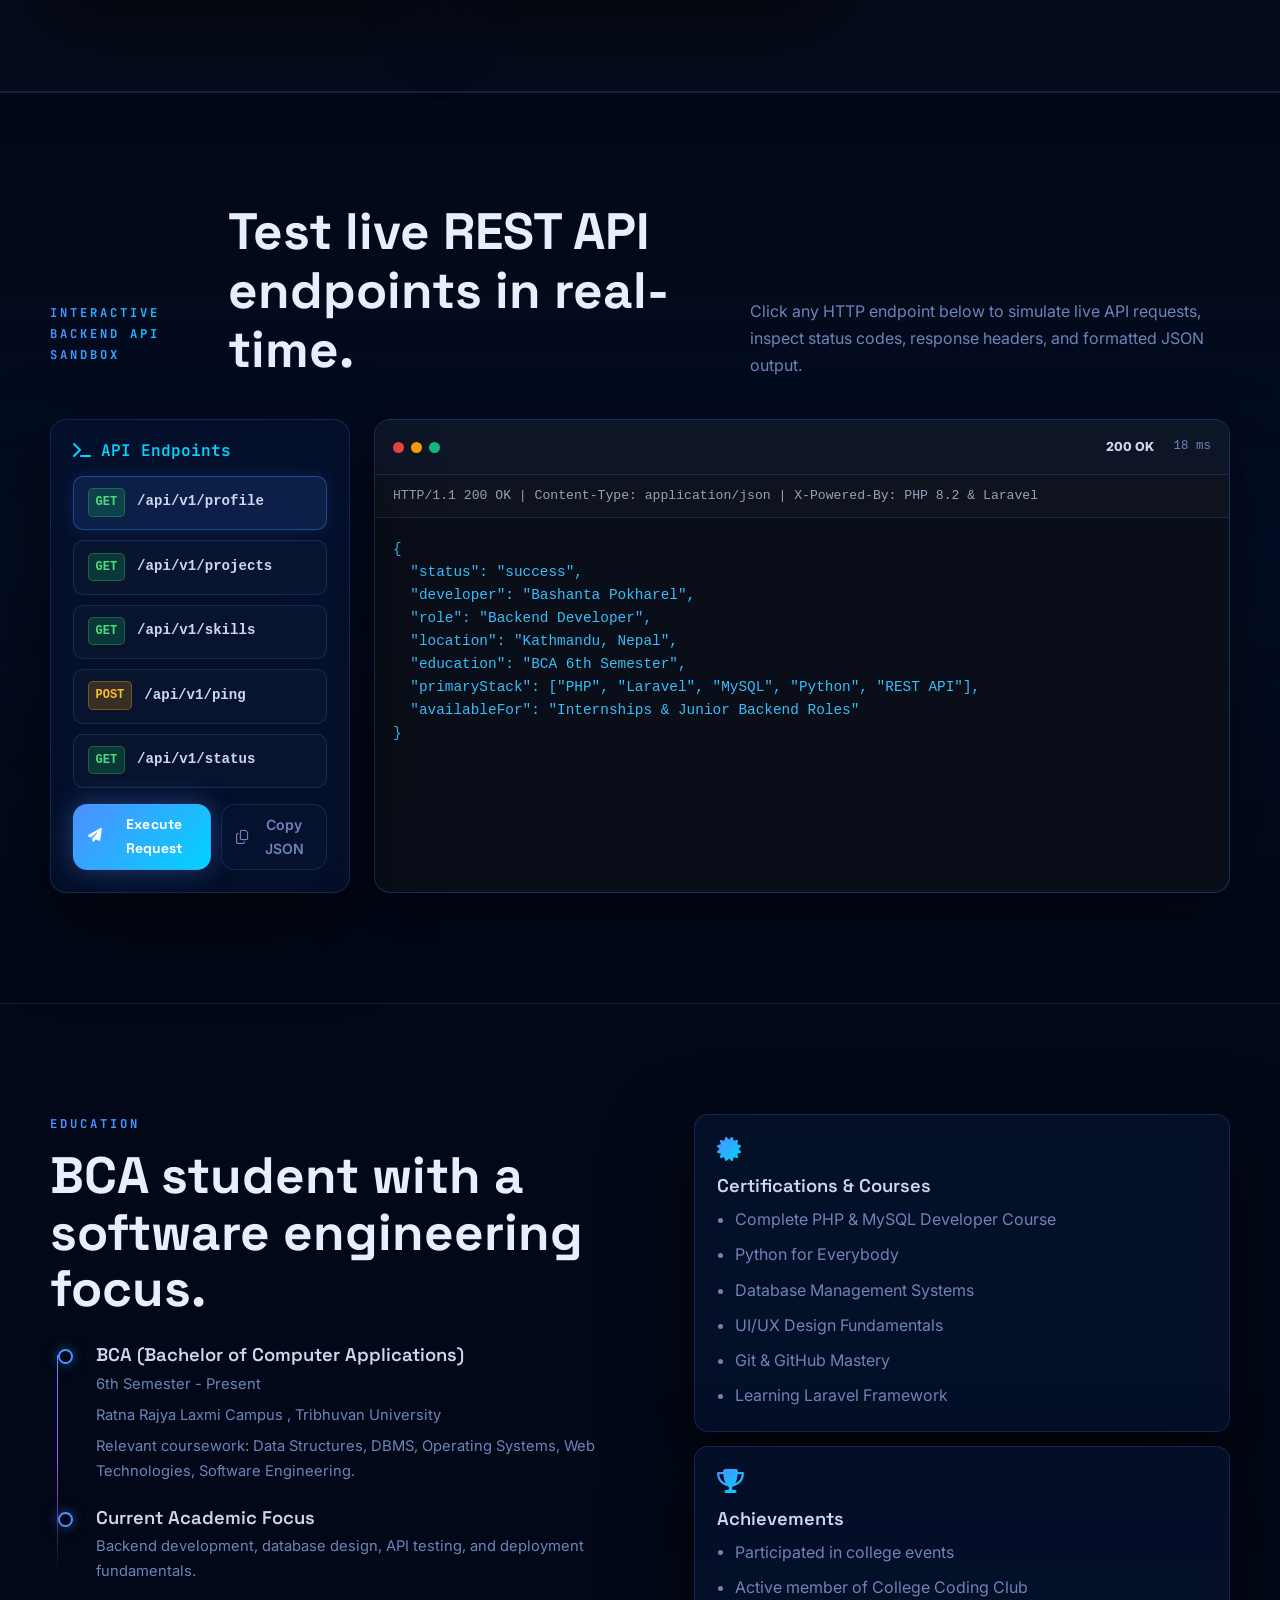
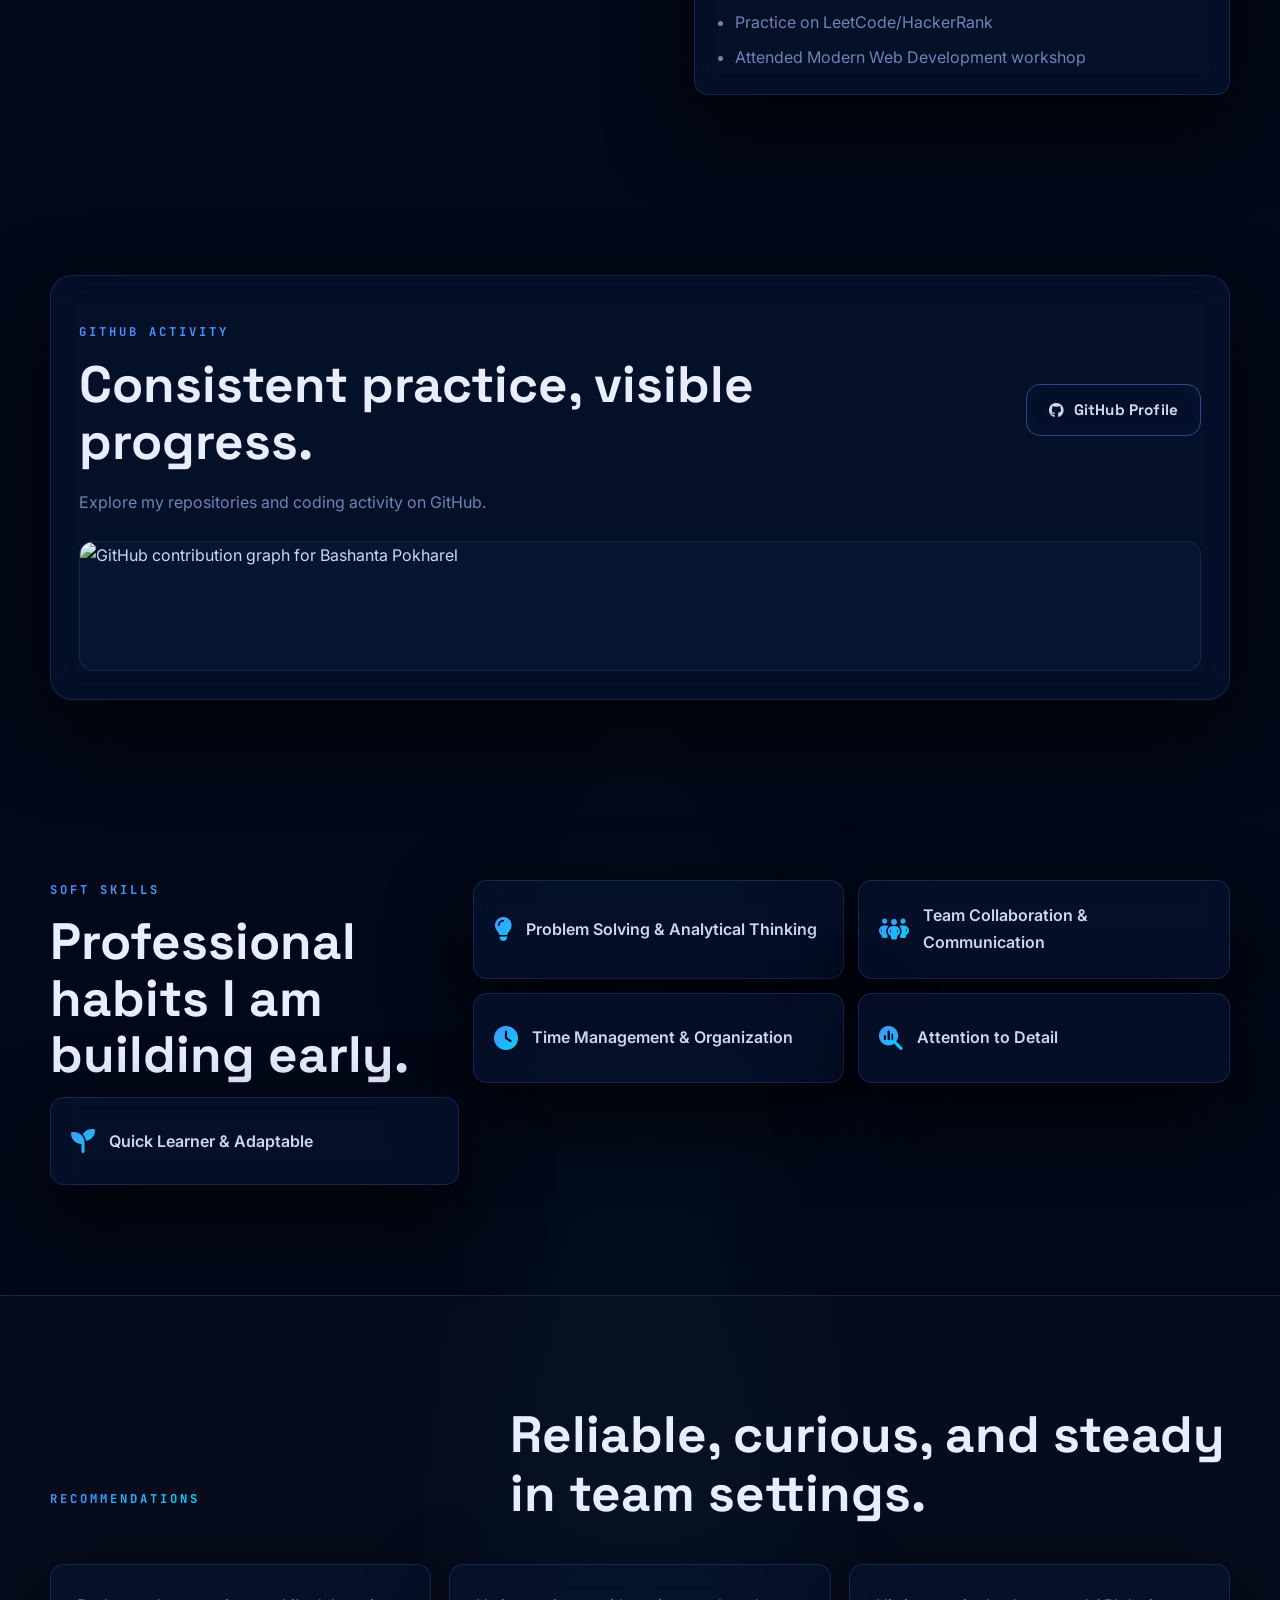
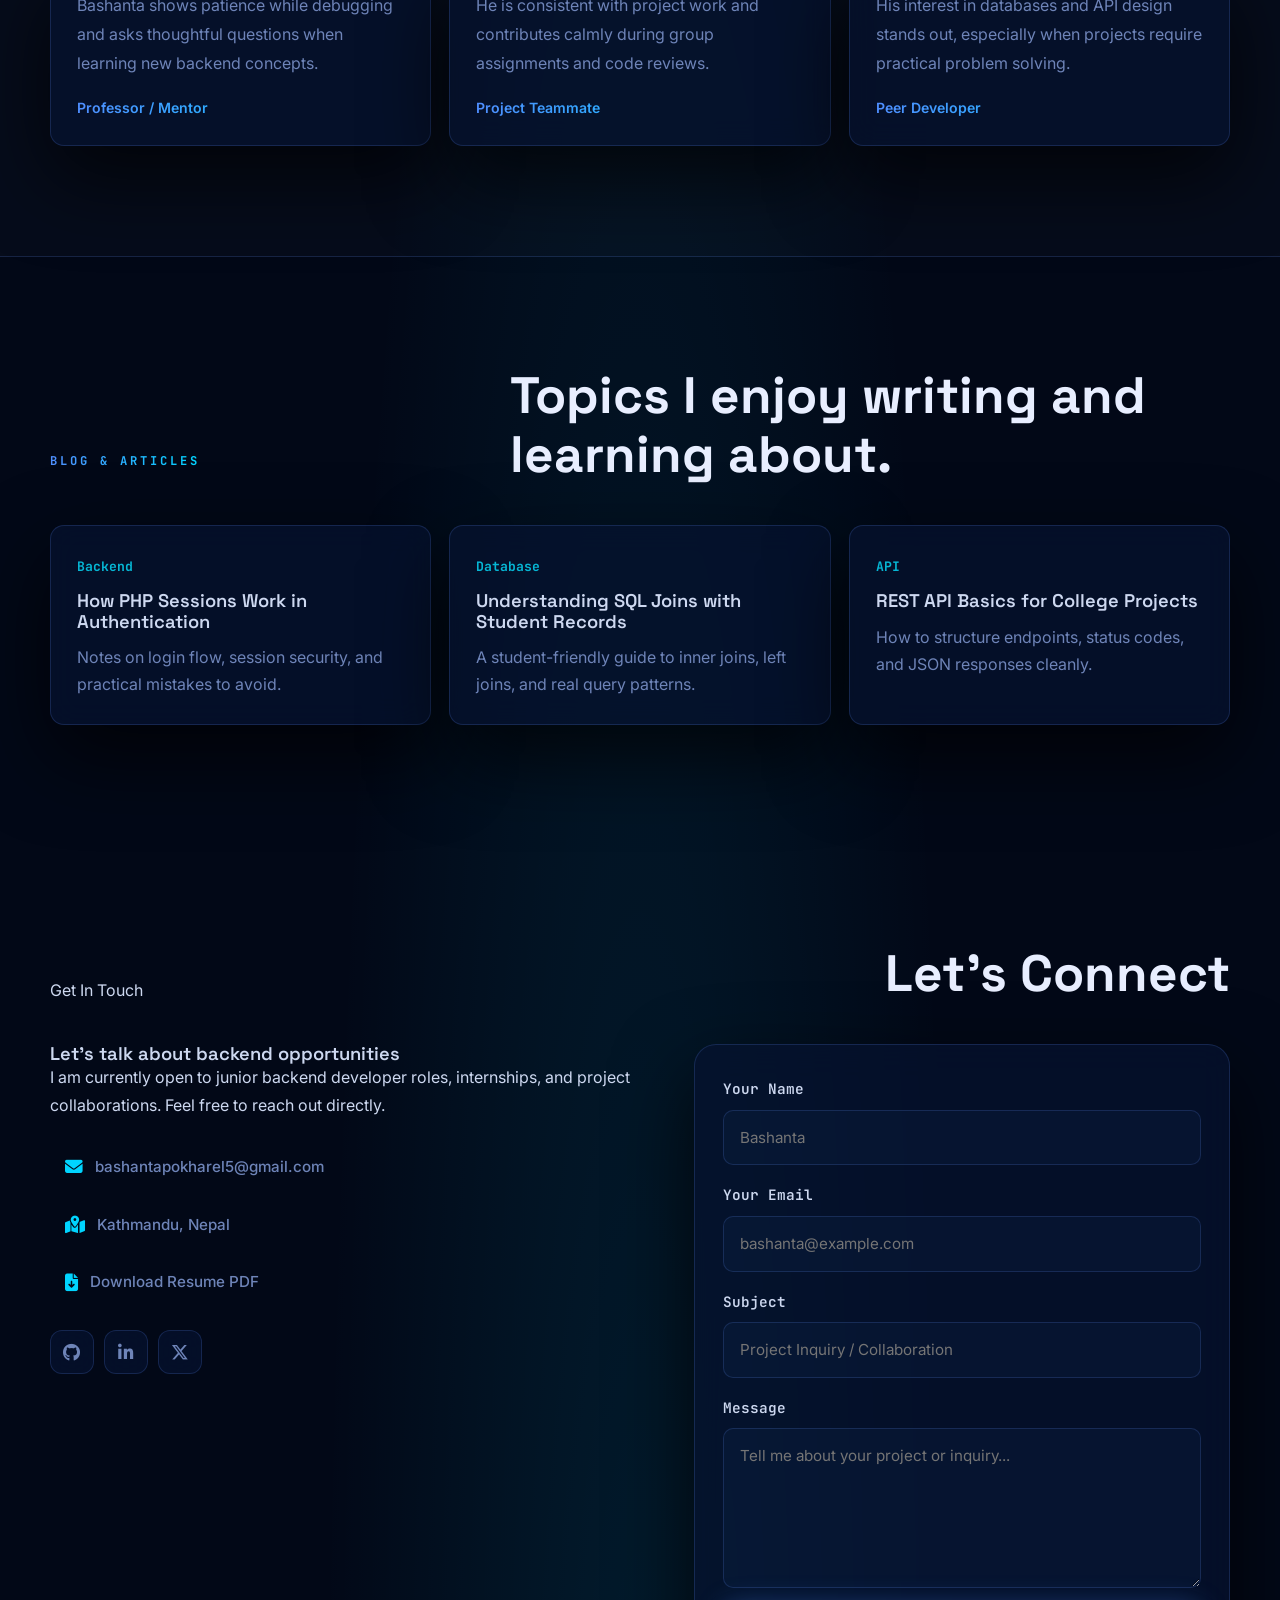
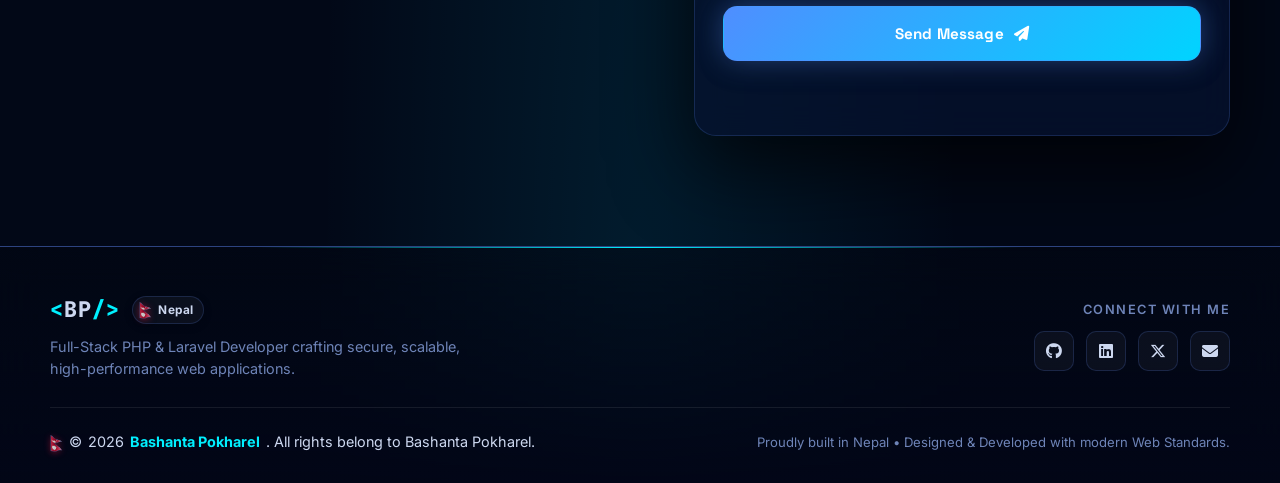
==== commit 9f347eea: "Boost dragon cursor speed on Windows: delta-time frame rate normalization and responsive IK tracking" ====
--- a/index.html
+++ b/index.html
@@ -40,7 +40,7 @@
       rel="stylesheet"
       href="https://cdnjs.cloudflare.com/ajax/libs/font-awesome/6.5.2/css/all.min.css"
     />
-    <link rel="stylesheet" href="style.css?v=6.0" />
+    <link rel="stylesheet" href="style.css?v=6.1" />
     <script>
       (function () {
         var t = localStorage.getItem("theme") || "dark";
@@ -1334,6 +1334,6 @@
     </svg>
 
     <div class="cyber-cursor" id="cyber-cursor" aria-hidden="true"></div>
-    <script src="script.js?v=6.0" defer></script>
+    <script src="script.js?v=6.1" defer></script>
   </body>
 </html>
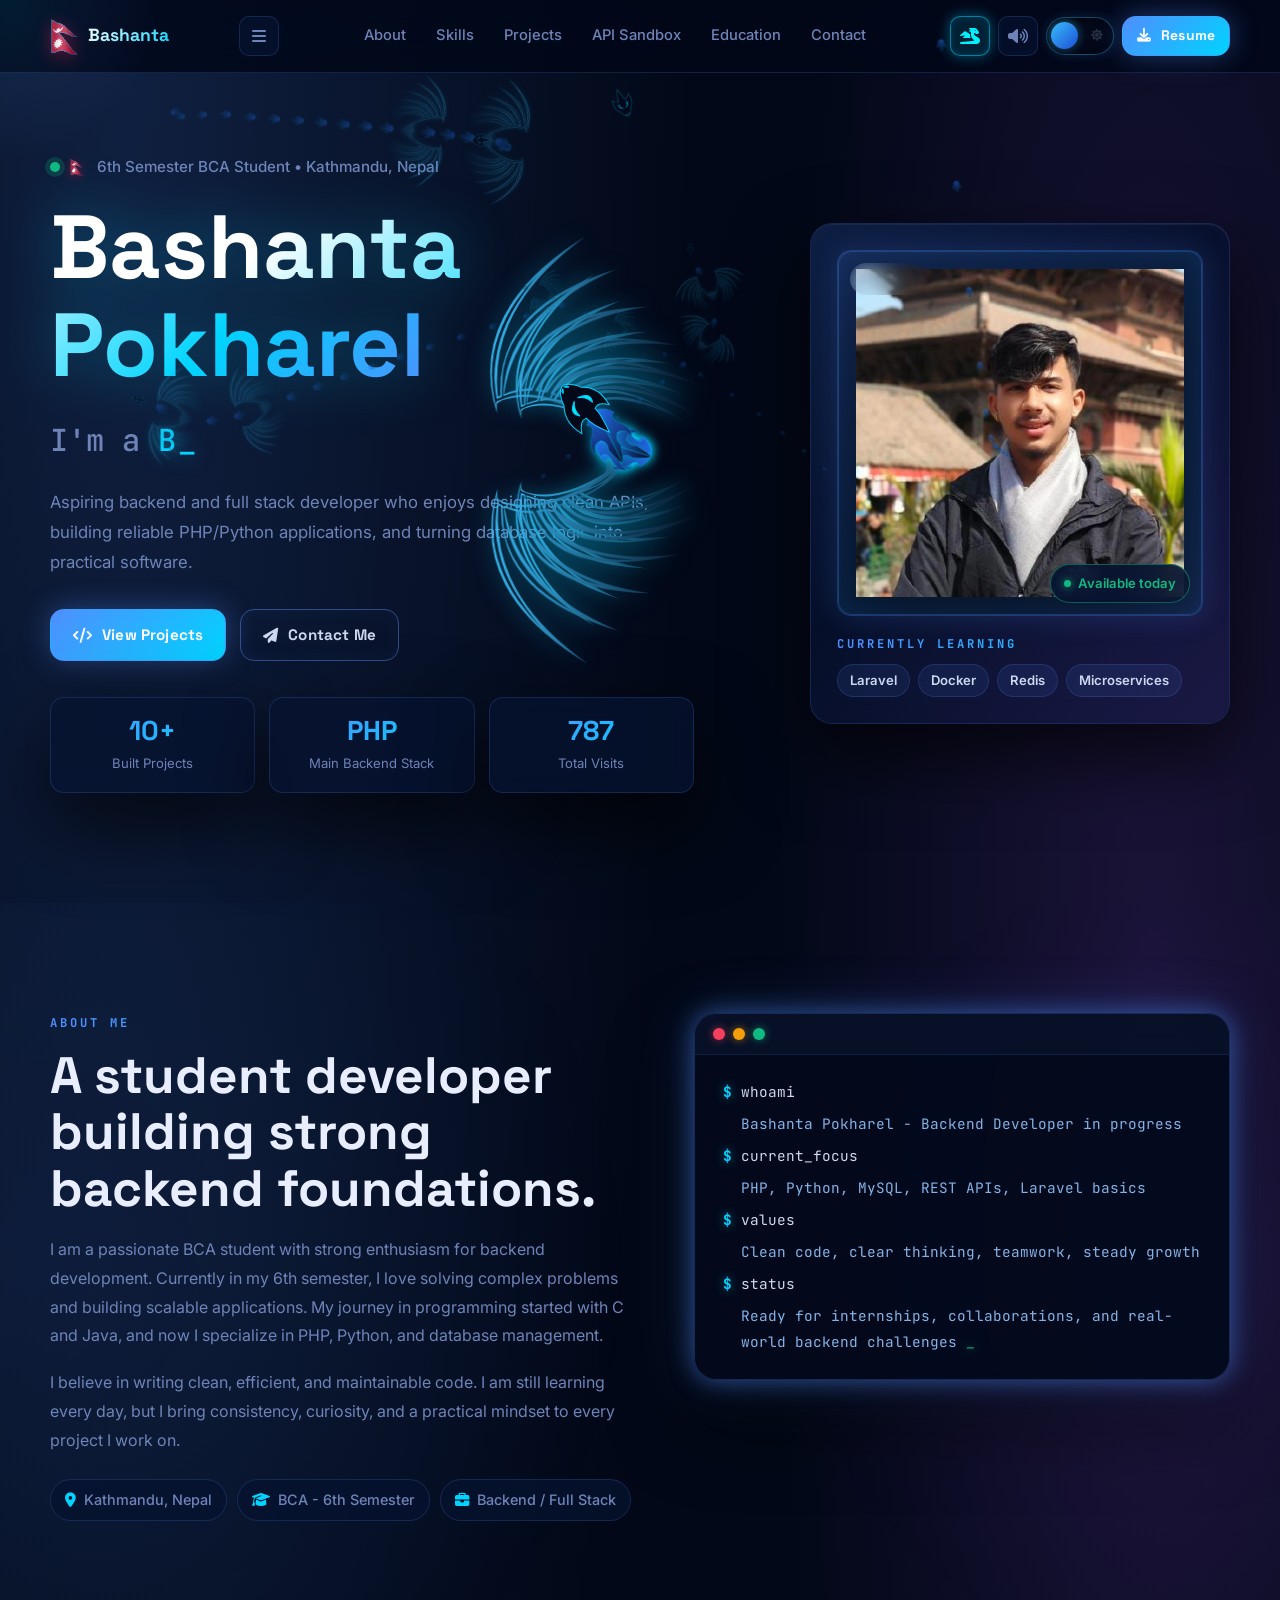
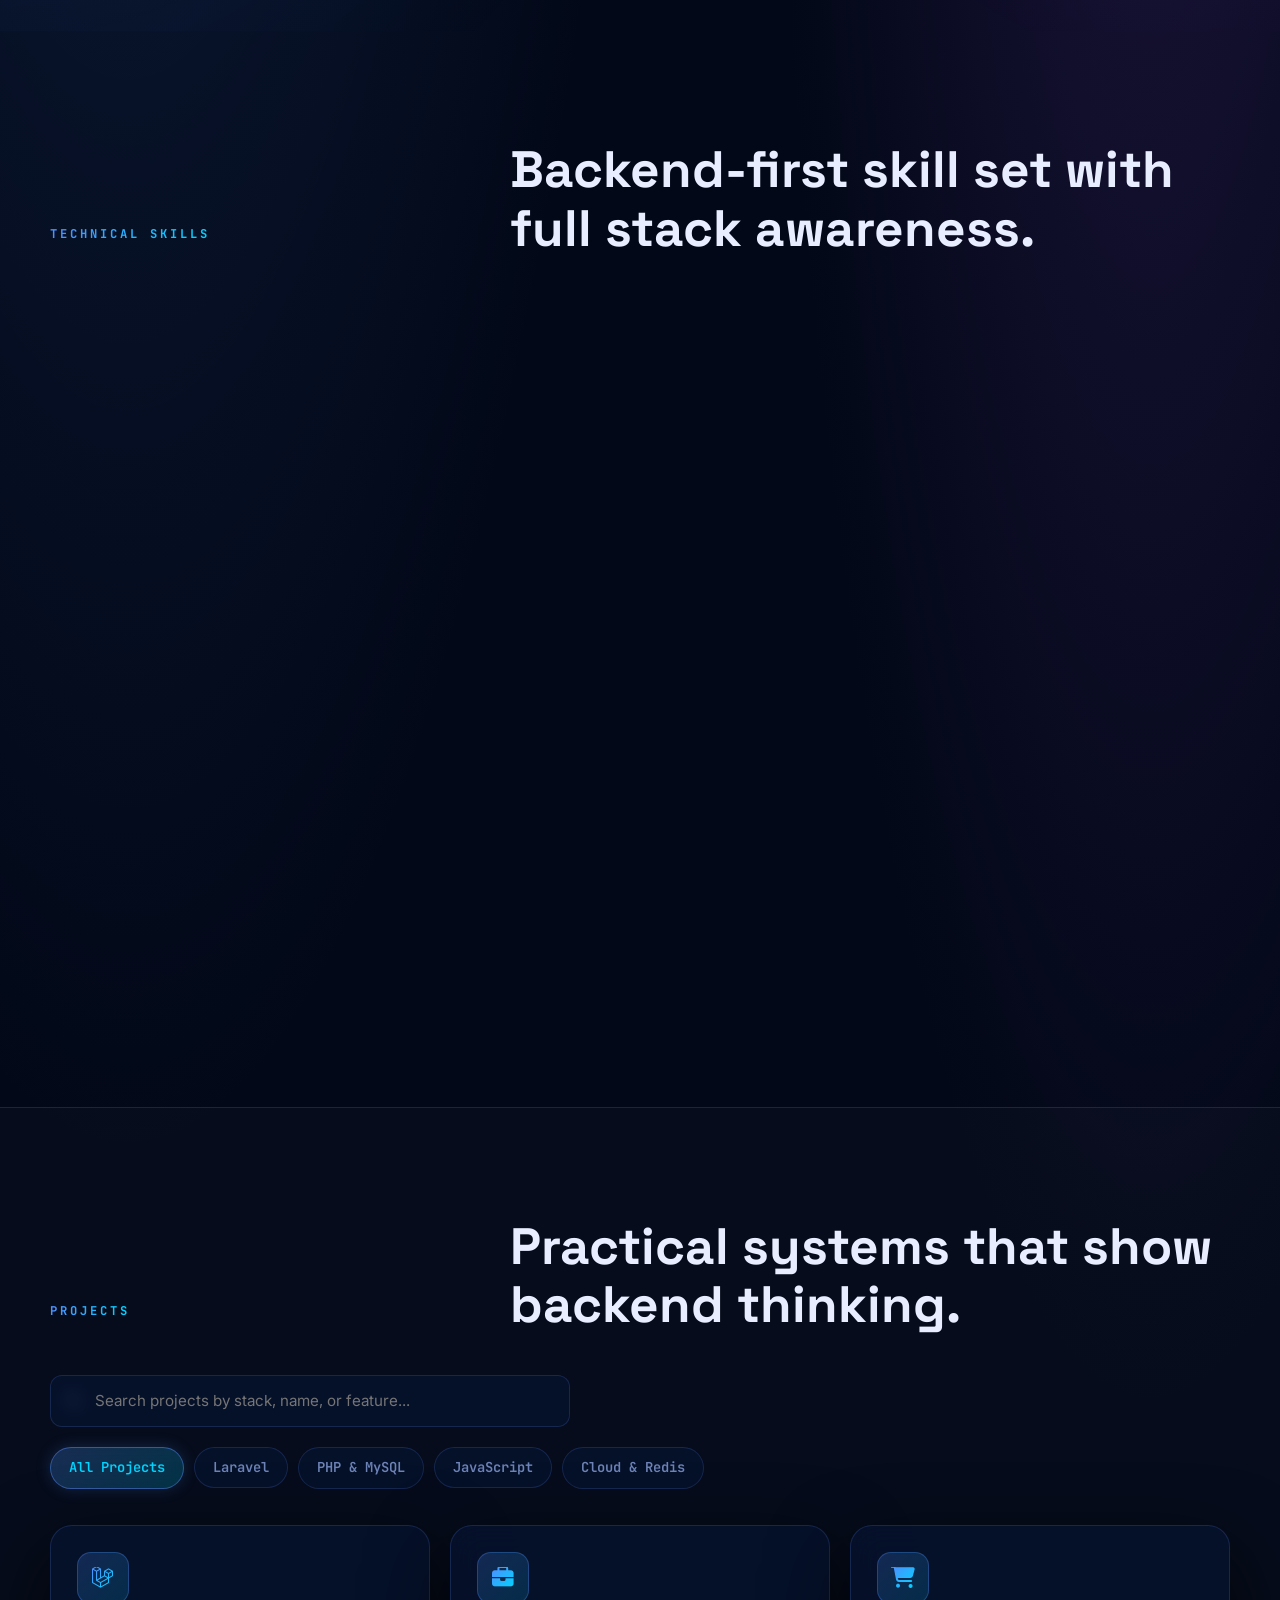
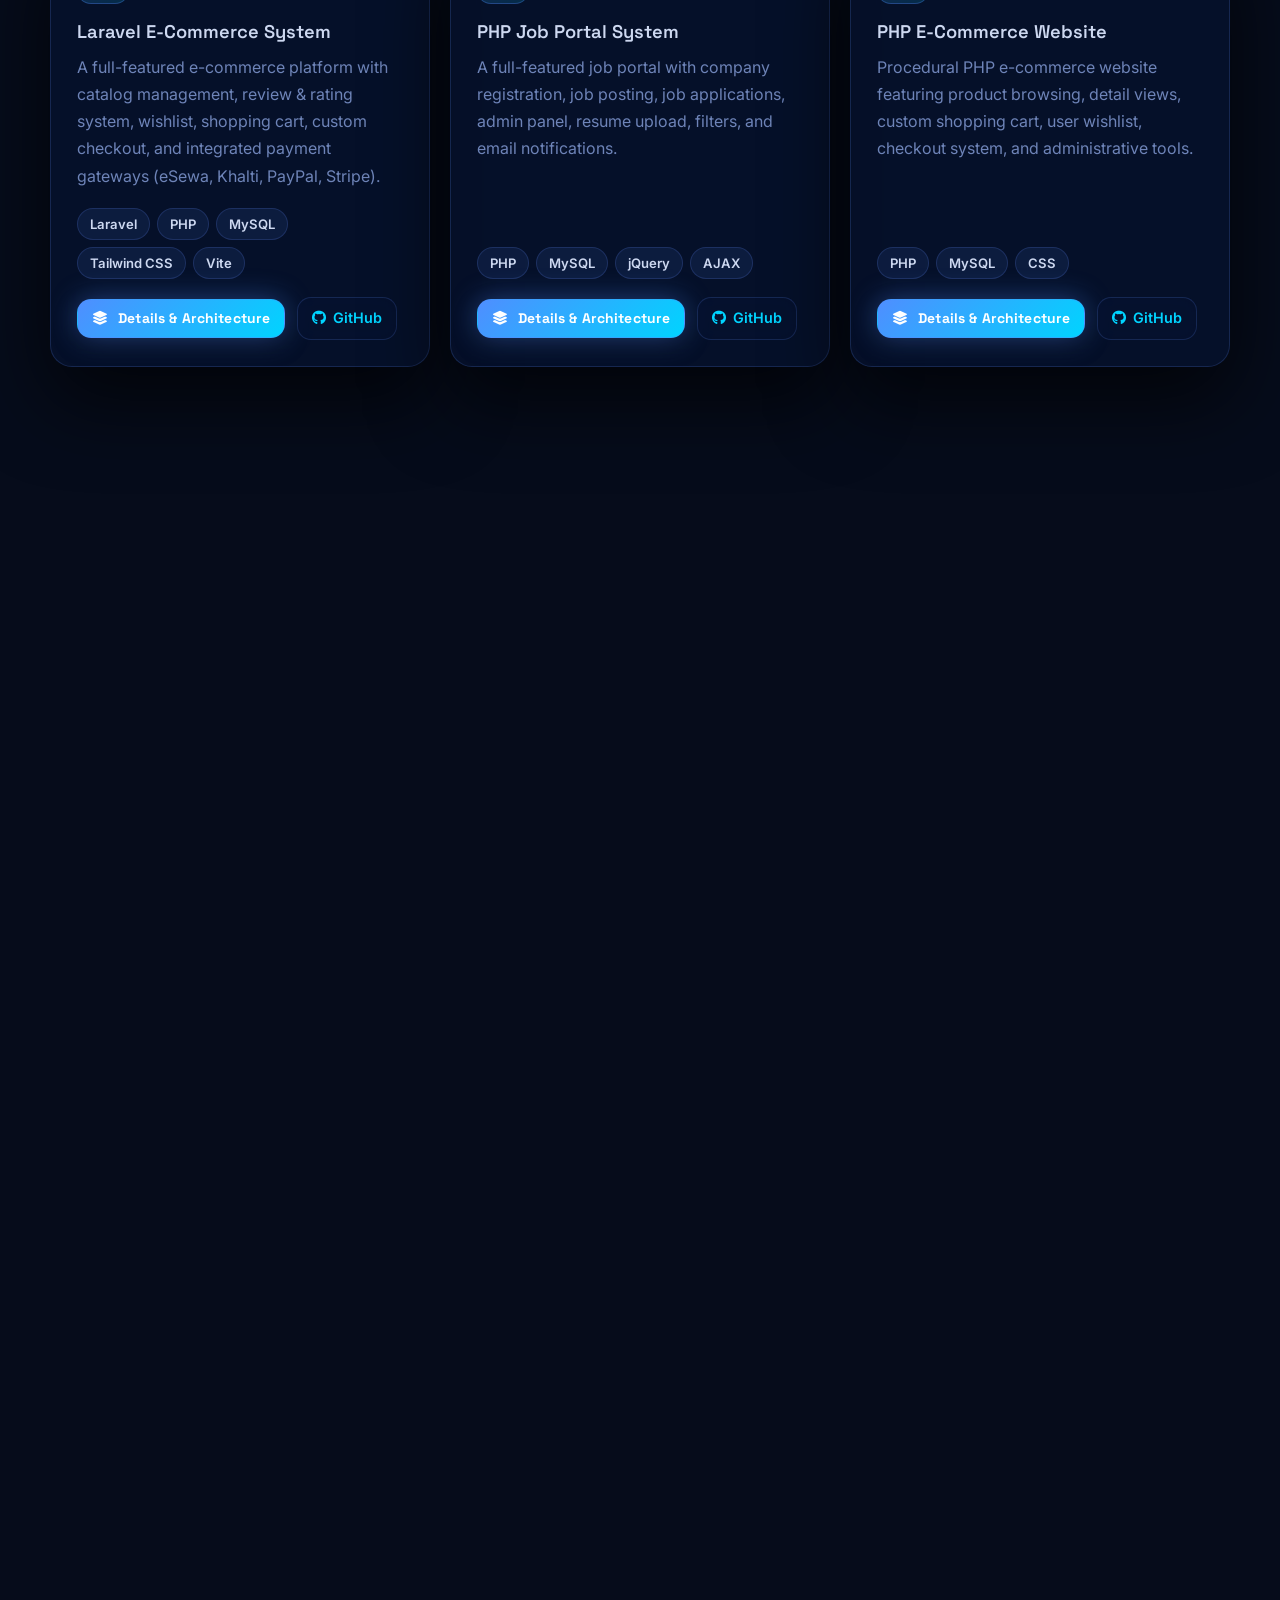
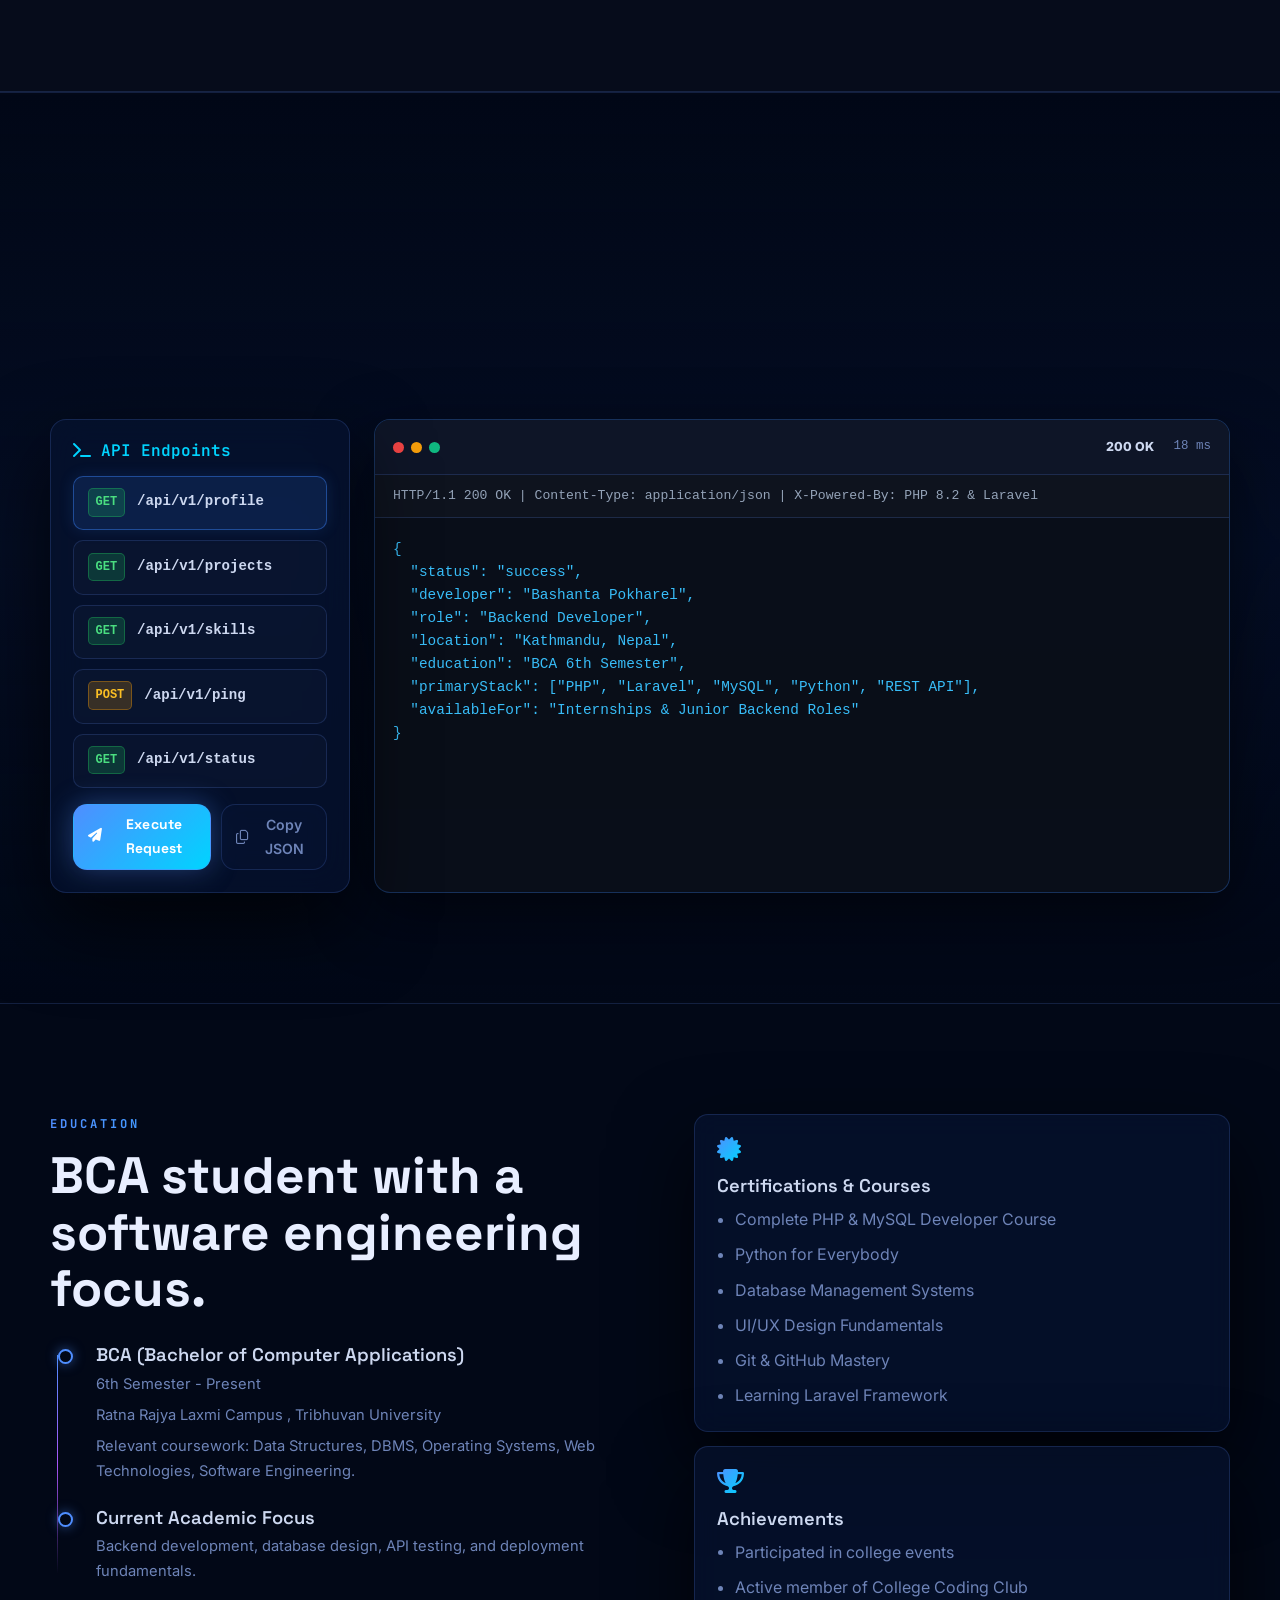
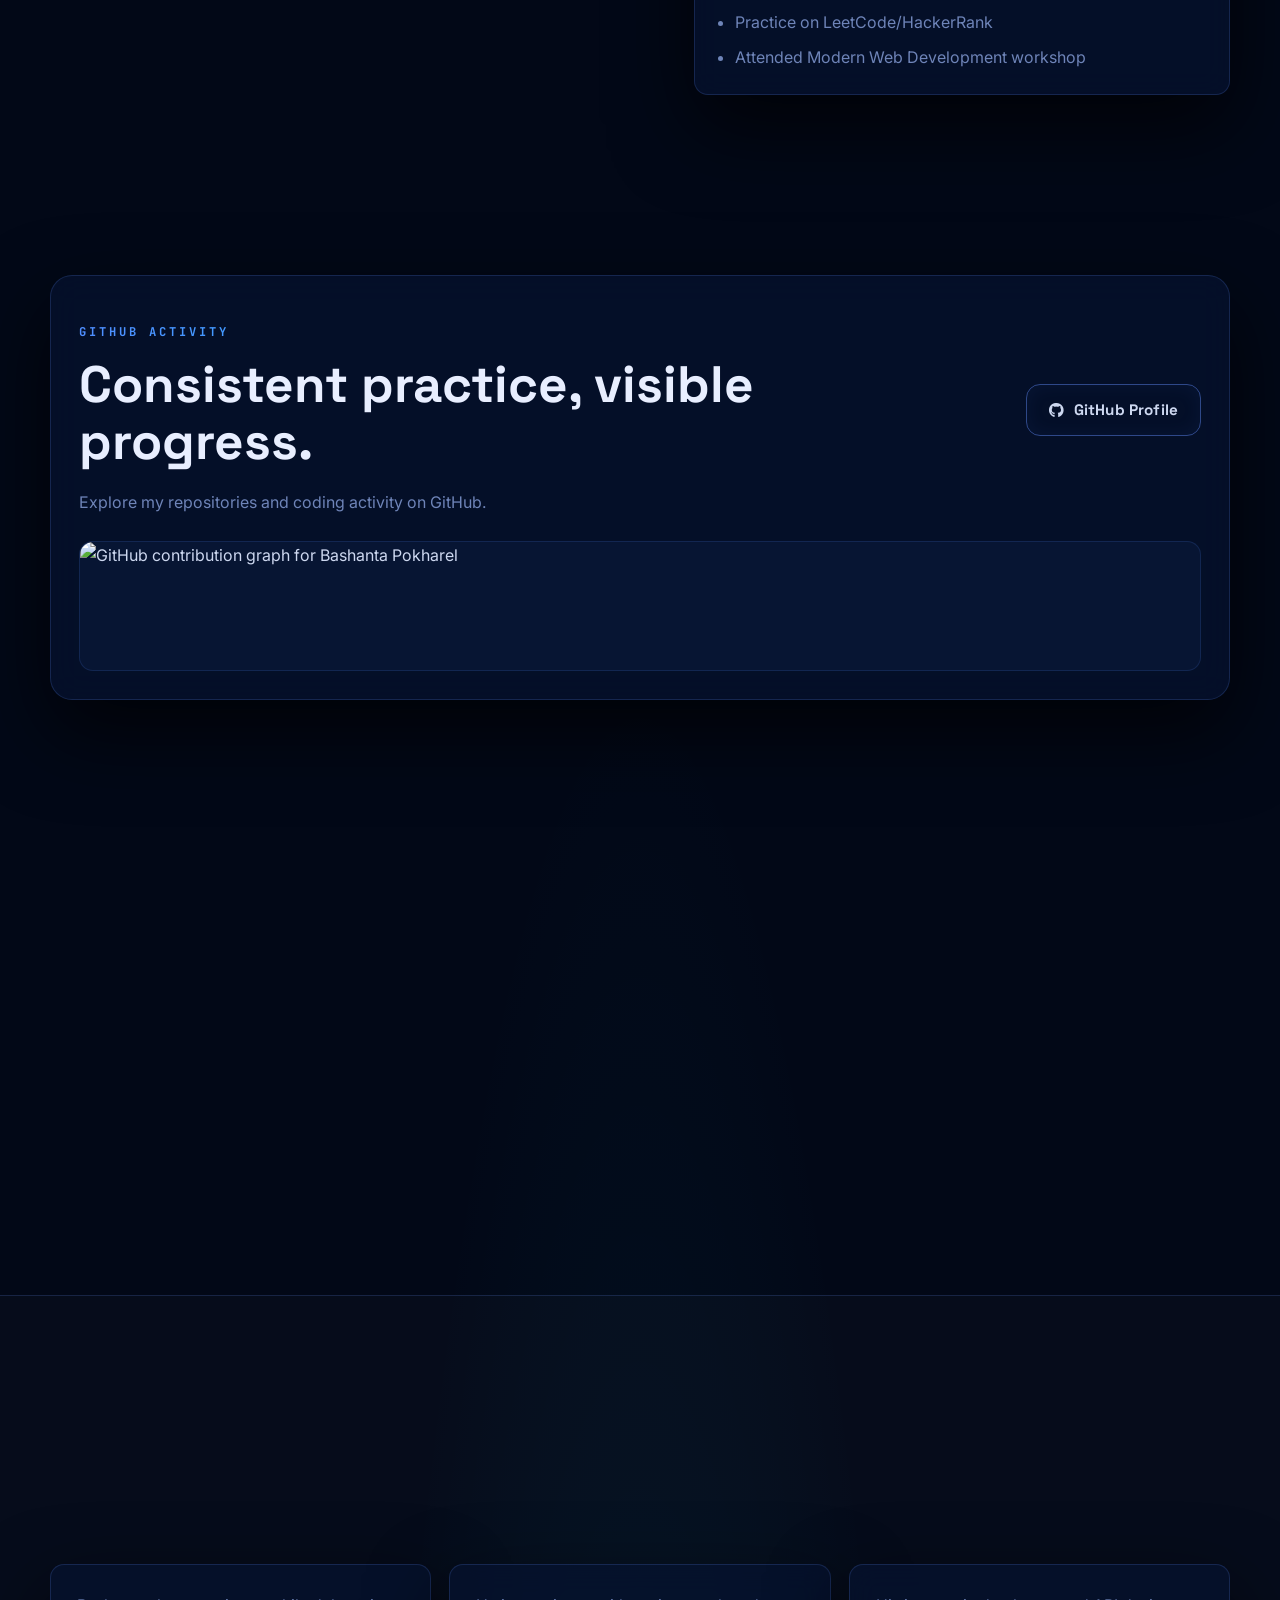
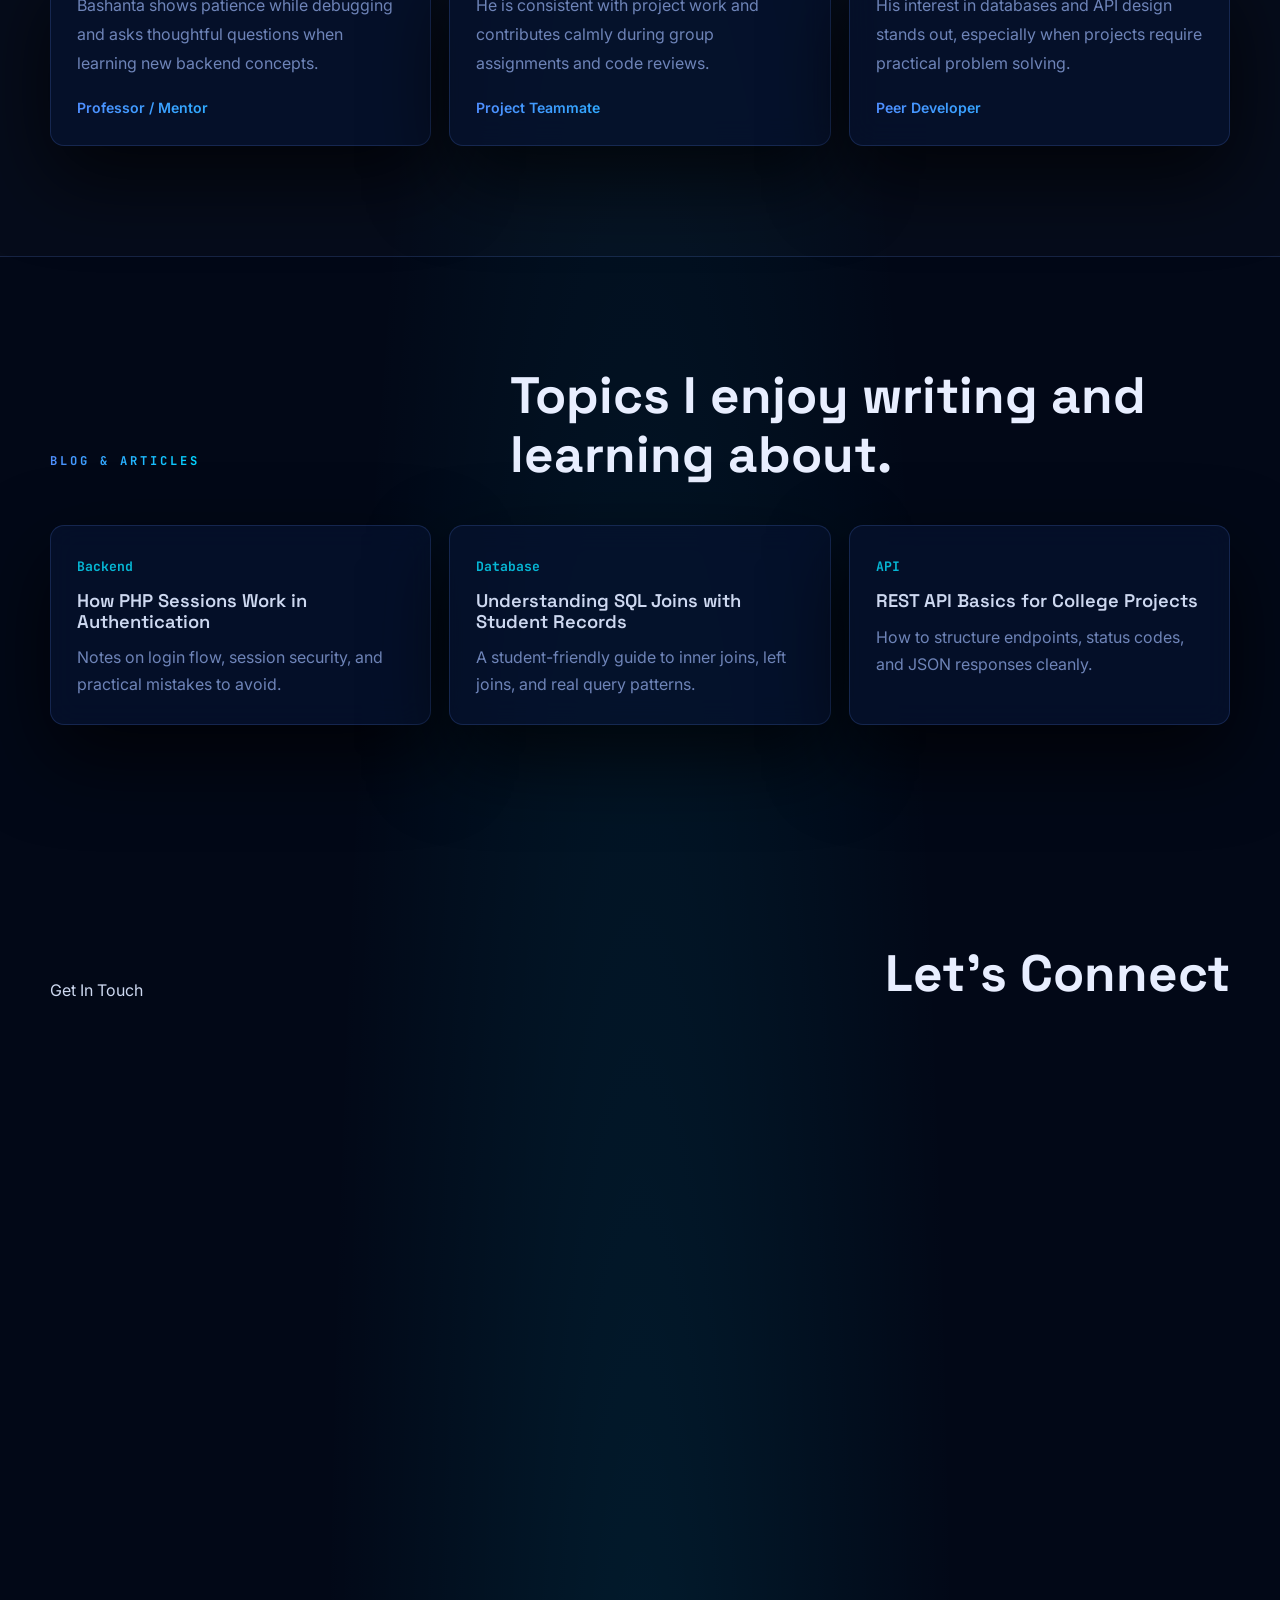
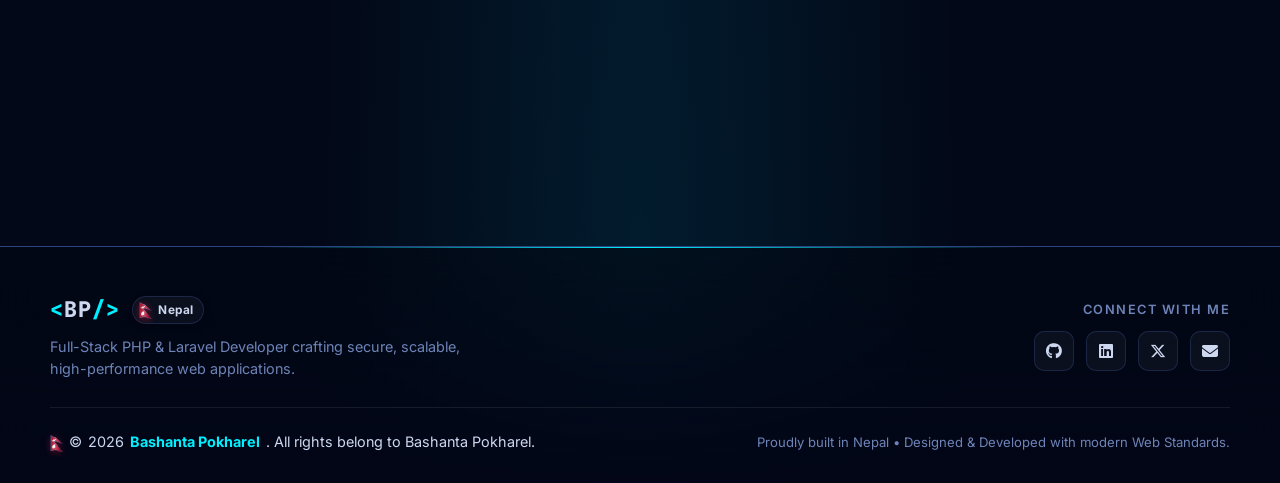
==== commit 8b3dbfa2: "Deliver identical Mac UI experience on Windows: 120Hz ProMotion sub-step physics simulation, Mac-sty" ====
--- a/index.html
+++ b/index.html
@@ -40,7 +40,7 @@
       rel="stylesheet"
       href="https://cdnjs.cloudflare.com/ajax/libs/font-awesome/6.5.2/css/all.min.css"
     />
-    <link rel="stylesheet" href="style.css?v=6.1" />
+    <link rel="stylesheet" href="style.css?v=7.0" />
     <script>
       (function () {
         var t = localStorage.getItem("theme") || "dark";
@@ -1334,6 +1334,6 @@
     </svg>
 
     <div class="cyber-cursor" id="cyber-cursor" aria-hidden="true"></div>
-    <script src="script.js?v=6.1" defer></script>
+    <script src="script.js?v=7.0" defer></script>
   </body>
 </html>
--- a/style.css
+++ b/style.css
@@ -65,7 +65,37 @@
 
 * { box-sizing: border-box; margin: 0; padding: 0; }
 
-html { scroll-behavior: smooth; }
+html {
+  scroll-behavior: smooth;
+  -webkit-font-smoothing: antialiased;
+  -moz-osx-font-smoothing: grayscale;
+  text-rendering: optimizeLegibility;
+}
+
+/* Mac-style Sleek Floating Scrollbar on Windows */
+::-webkit-scrollbar {
+  width: 8px;
+  height: 8px;
+}
+::-webkit-scrollbar-track {
+  background: var(--bg);
+}
+::-webkit-scrollbar-thumb {
+  background: rgba(99, 143, 255, 0.25);
+  border-radius: 999px;
+  border: 2px solid transparent;
+  background-clip: content-box;
+  transition: background 0.3s ease;
+}
+::-webkit-scrollbar-thumb:hover {
+  background: rgba(0, 212, 255, 0.55);
+}
+[data-theme="light"] ::-webkit-scrollbar-thumb {
+  background: rgba(148, 163, 184, 0.4);
+}
+[data-theme="light"] ::-webkit-scrollbar-thumb:hover {
+  background: rgba(59, 130, 246, 0.6);
+}
 
 body {
   min-height: 100vh;
@@ -79,6 +109,7 @@
   line-height: 1.7;
   overflow-x: hidden;
   transition: background-color 0.35s ease, color 0.35s ease;
+  -webkit-font-smoothing: antialiased;
 }
 
 /* Light / Day mode white background styling */
